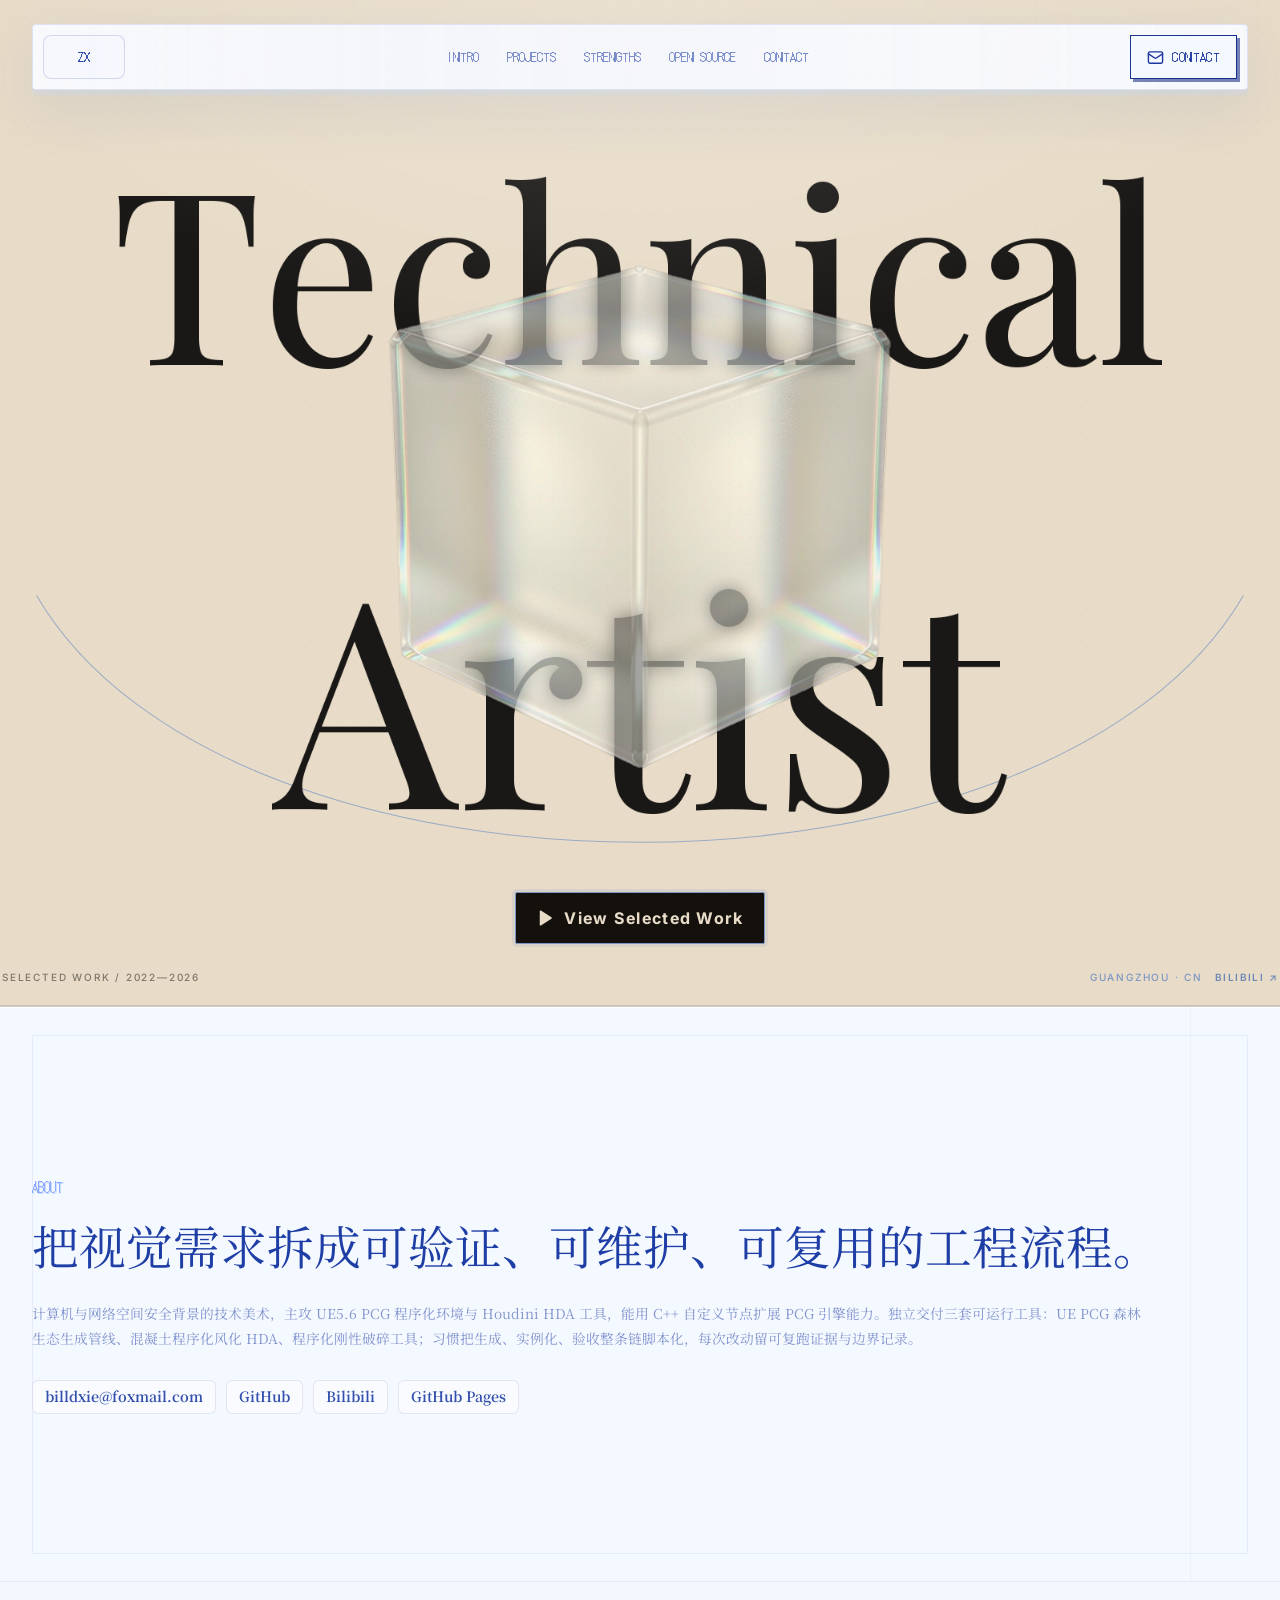
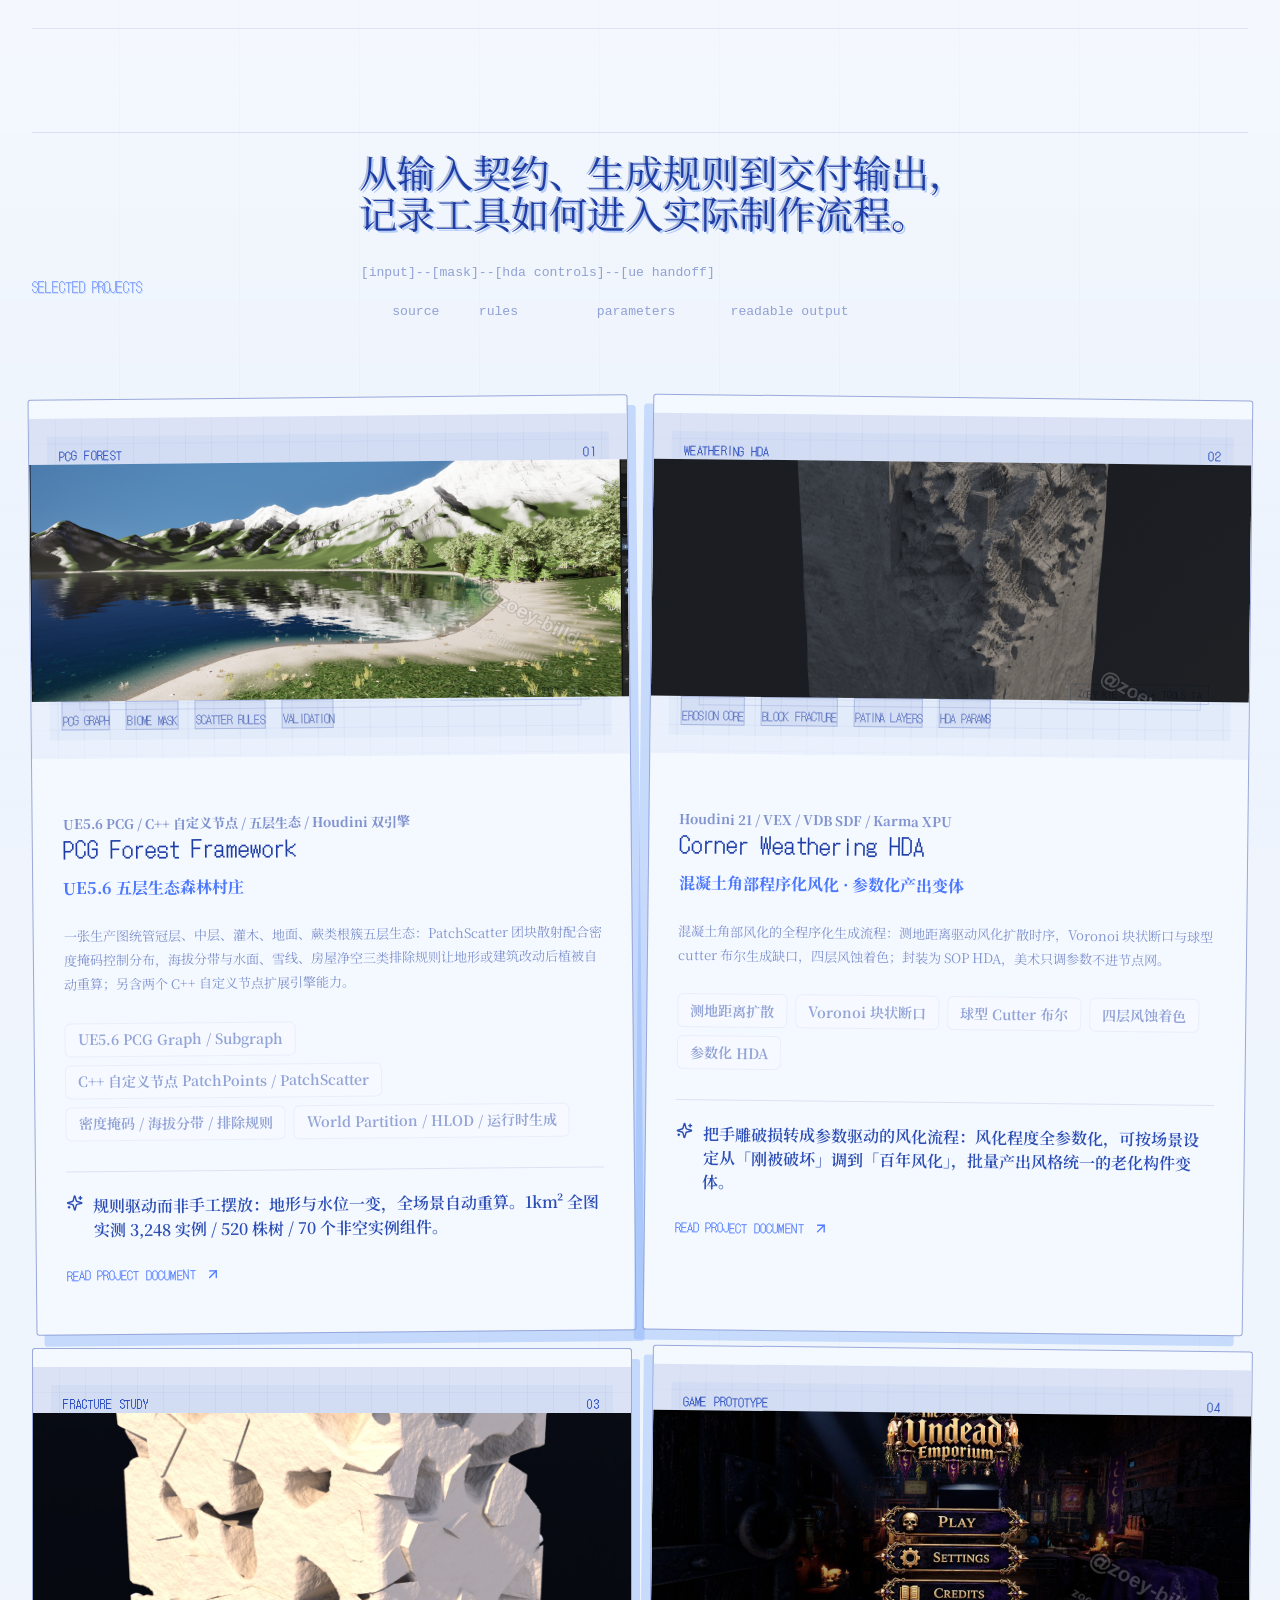
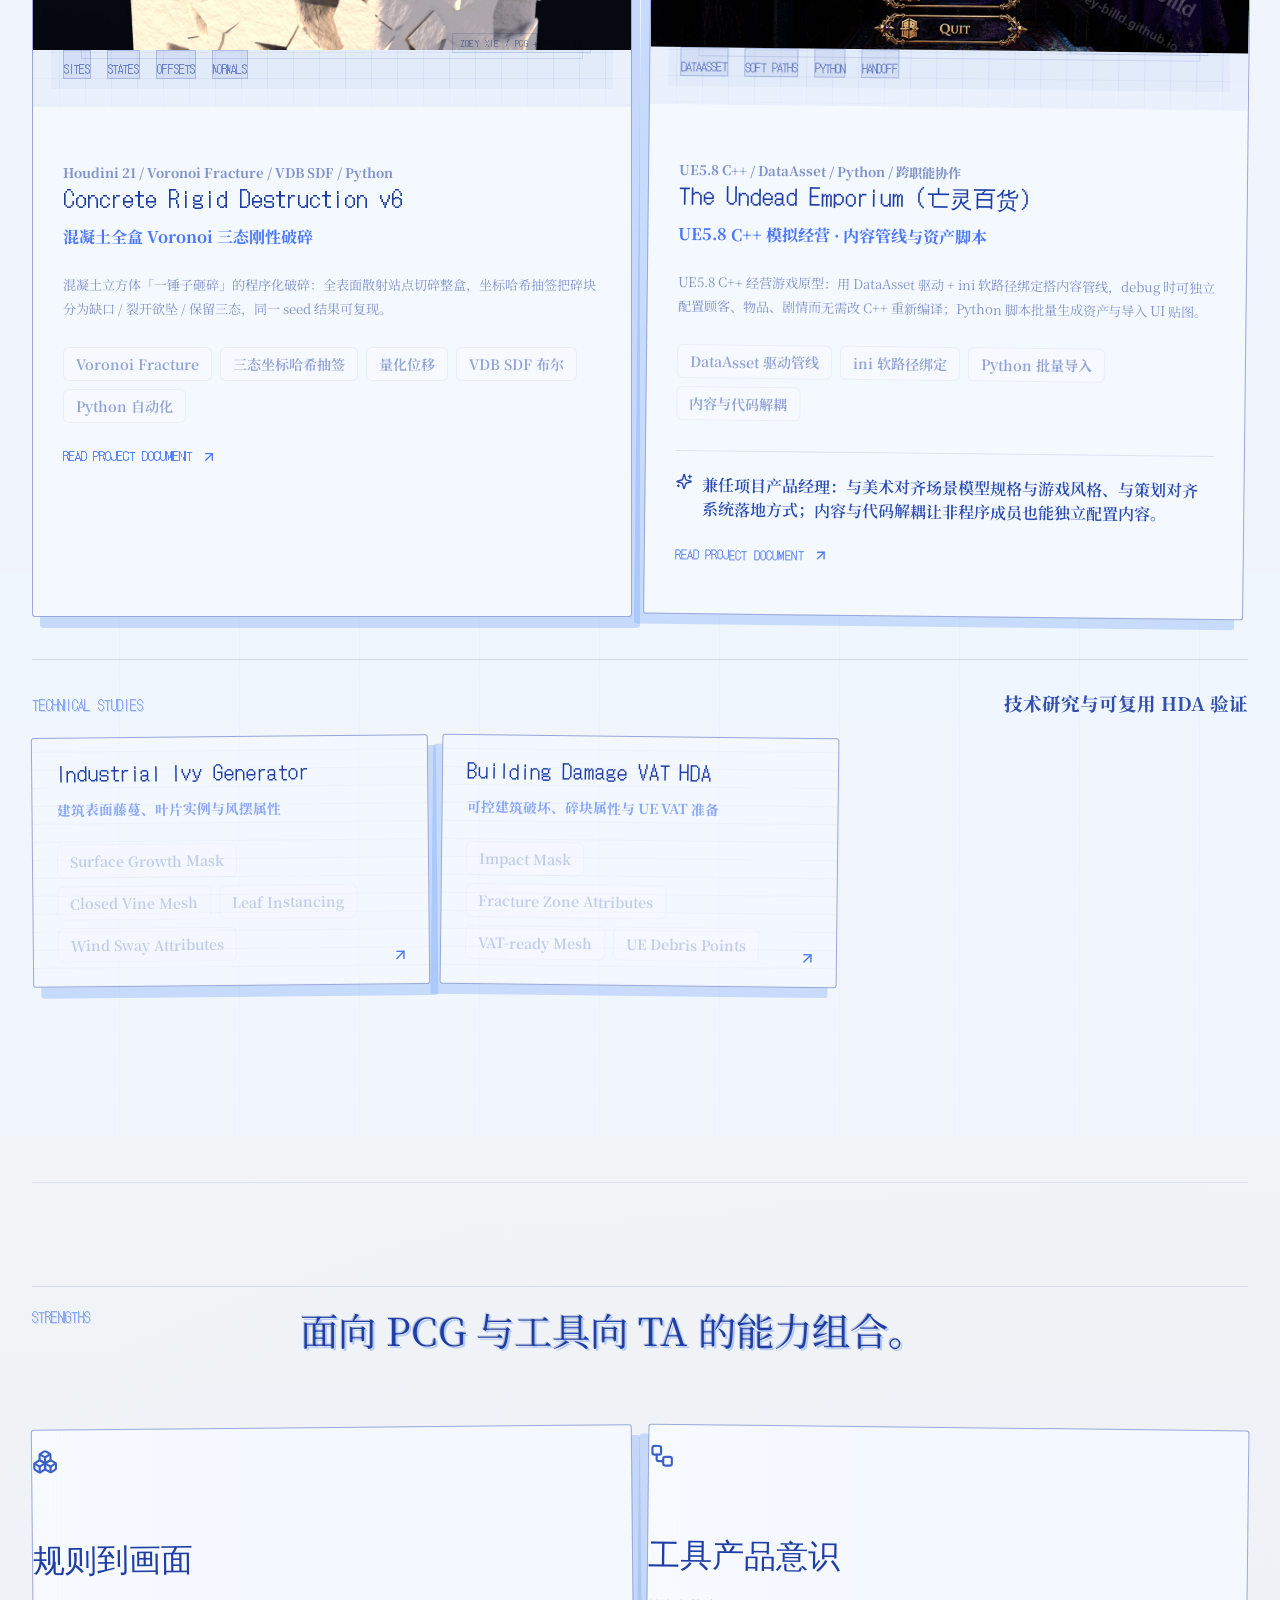
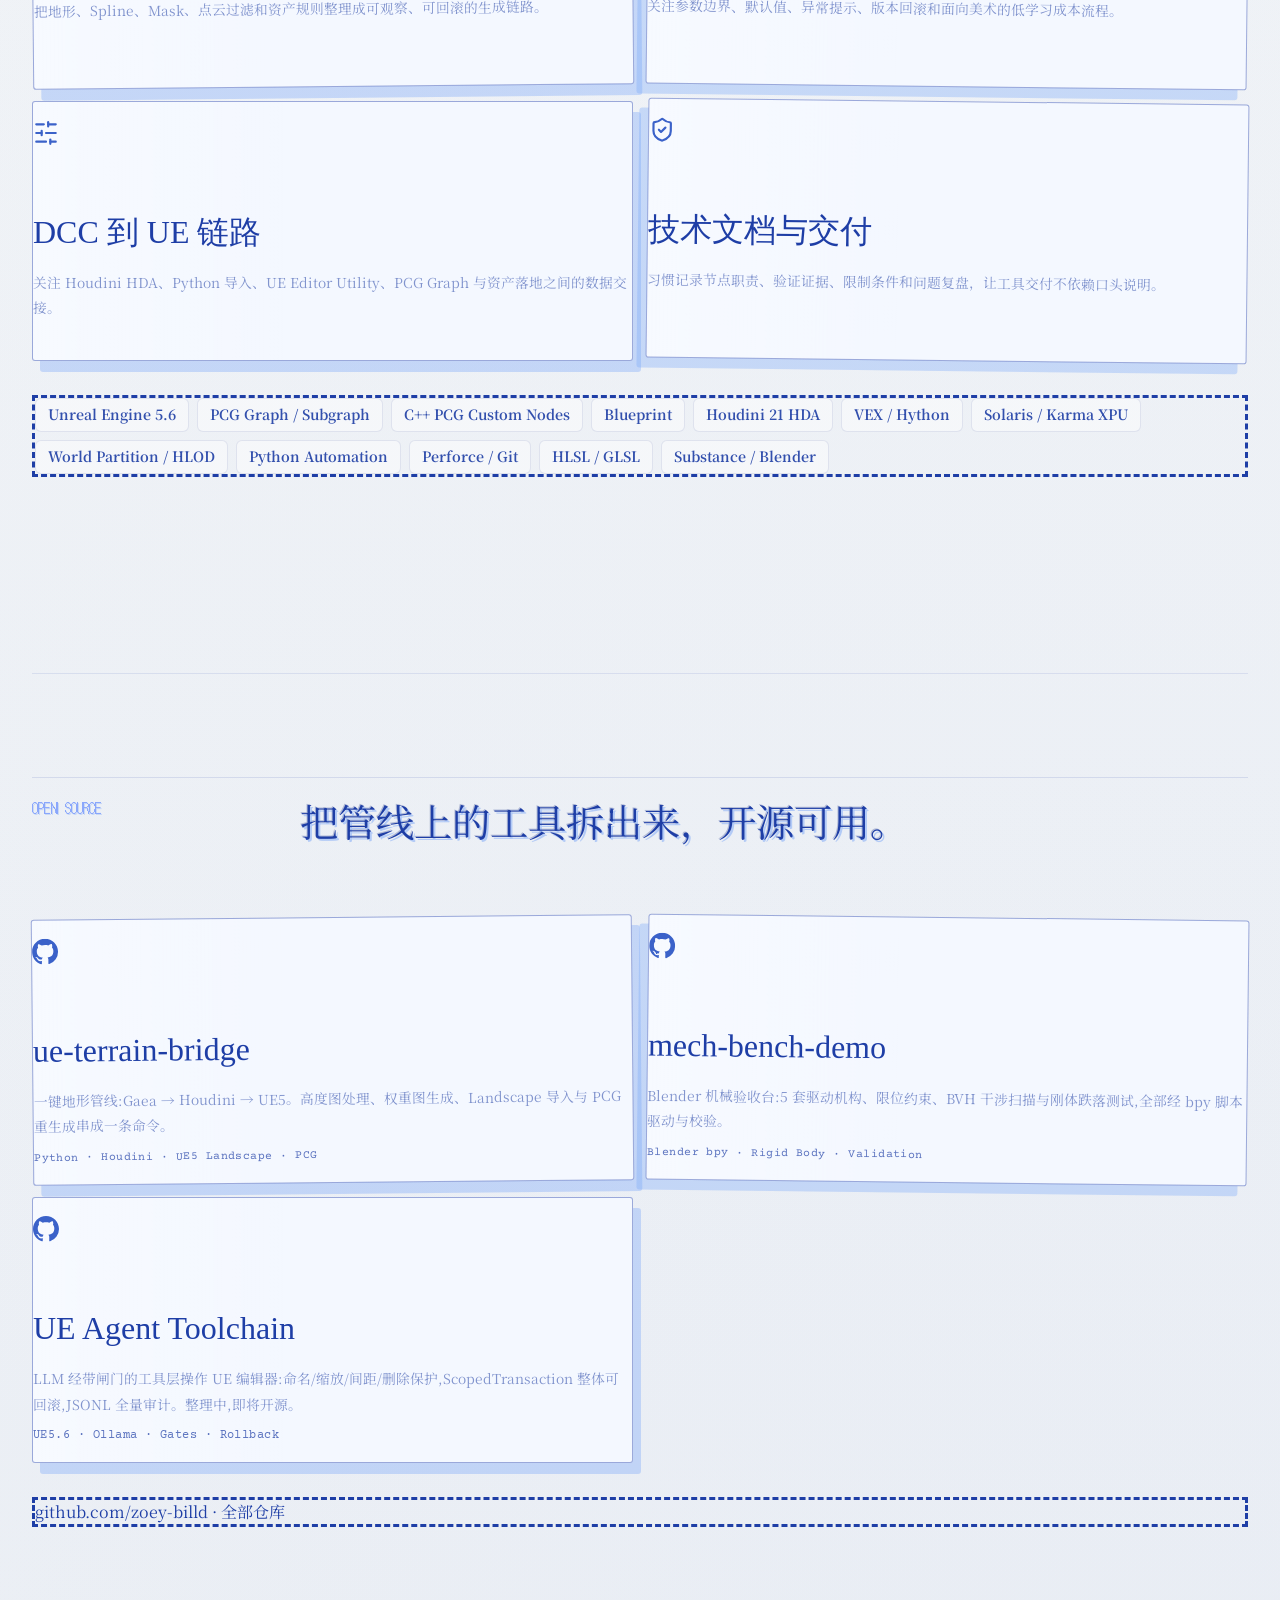
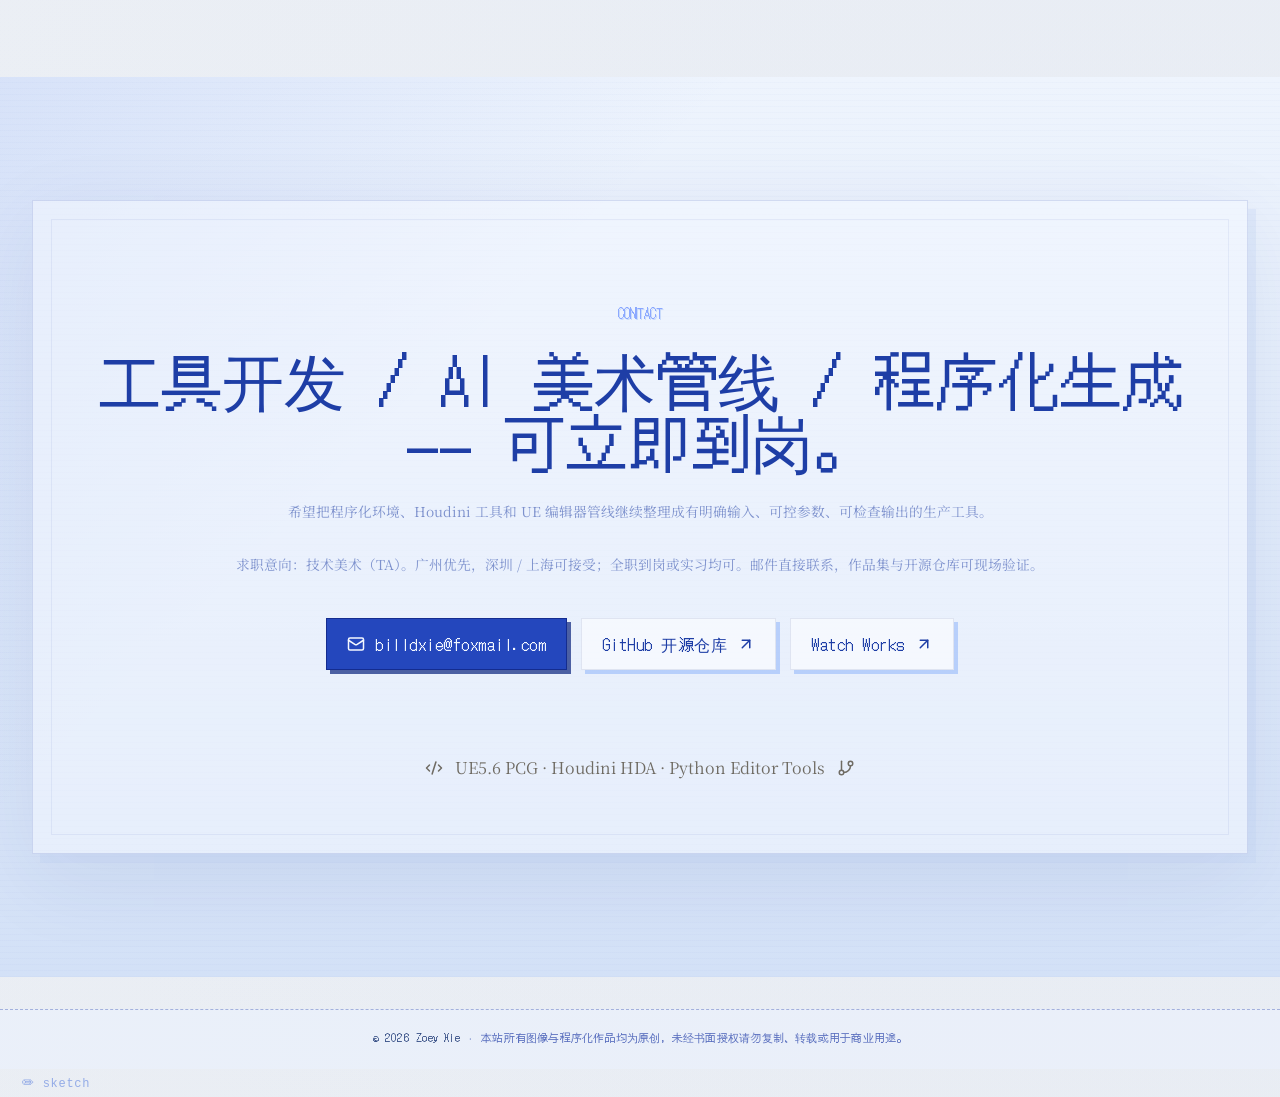
==== index.html @ f6e75ea8 "style: add subtle blue accent arc and meta colors" ====
<!doctype html>

<html lang="zh-CN">

  <head>

    <meta charset="UTF-8" />

    <link rel="icon" type="image/svg+xml" href="./favicon.svg?v=3" />

    <meta name="viewport" content="width=device-width, initial-scale=1.0" />

    <meta name="description" content="Zoey Xie — Technical Artist portfolio. PCG / Houdini / UE5 procedural environment & vegetation tools." />
    <meta property="og:type" content="website" />
    <meta property="og:title" content="Zoey Xie · Technical Art Portfolio" />
    <meta property="og:description" content="UE5 PCG / Houdini HDA / Tools TA — procedural environment & vegetation tools." />
    <meta property="og:url" content="https://zoey-billd.github.io/" />
    <meta property="og:image" content="https://zoey-billd.github.io/assets/pcg/forest-hero.jpg" />
    <meta name="twitter:card" content="summary_large_image" />

    <title>Zoey Xie · Technical Art Portfolio</title>

    <link rel="preconnect" href="https://fonts.googleapis.com" />

    <link rel="preconnect" href="https://fonts.gstatic.com" crossorigin />

    <link

      href="https://fonts.googleapis.com/css2?family=Inter:wght@400;500;600;700&family=Noto+Serif+SC:wght@600;700;900&family=Noto+Sans+SC:wght@400;500;700&family=Playfair+Display:ital,wght@0,600;0,700;1,600;1,700&family=DotGothic16&family=Courier+Prime:wght@400;700&display=swap"

      rel="stylesheet"

    />

    <script type="module" crossorigin src="./assets/index-CLgtwYlc.js?v=13"></script>

    <link rel="stylesheet" crossorigin href="./assets/index-DCW7S8X4.css?v=15">

    <link rel="stylesheet" href="./assets/refresh.css?v=28">

  </head>

  <body>

    <div id="root"></div>

    <script src="./assets/refresh.js?v=28"></script>

  </body>

</html>
---- assets/index-DCW7S8X4.css ----
@font-face{font-family:DotGothic16;font-style:normal;font-display:swap;font-weight:400;src:url([data-uri]) format("woff2"),url([data-uri]) format("woff");unicode-range:U+25ee8,U+25f23,U+25f5c,U+25fd4,U+25fe0,U+25ffb,U+2600c,U+26017,U+26060,U+260ed,U+26222,U+2626a,U+26270,U+26286,U+2634c,U+26402,U+2667e,U+266b0,U+2671d,U+268dd,U+268ea,U+26951,U+2696f,U+26999,U+269dd,U+26a1e,U+26a58,U+26a8c,U+26ab7,U+26aff,U+26c29,U+26c73,U+26c9e,U+26cdd,U+26e40,U+26e65,U+26f94,U+26ff6-26ff8,U+270f4,U+2710d,U+27139,U+273da-273db,U+273fe,U+27410,U+27449,U+27614-27615,U+27631,U+27684,U+27693,U+2770e,U+27723,U+27752,U+278b2,U+27985,U+279b4,U+27a84,U+27bb3,U+27bbe,U+27bc7,U+27c3c,U+27cb8,U+27d73,U+27da0,U+27e10,U+27eaf,U+27fb7,U+2808a,U+280bb,U+28277,U+28282,U+282f3,U+283cd,U+2840c,U+28455,U+284dc,U+2856b,U+285c8-285c9,U+286d7,U+286fa,U+28946,U+28949,U+2896b,U+28987-28988,U+289ba-289bb,U+28a1e,U+28a29,U+28a43,U+28a71,U+28a99,U+28acd,U+28add,U+28ae4,U+28bc1,U+28bef,U+28cdd,U+28d10,U+28d71,U+28dfb,U+28e0f,U+28e17,U+28e1f,U+28e36,U+28e89,U+28eeb,U+28ef6,U+28f32,U+28ff8,U+292a0,U+292b1,U+29490,U+295cf,U+2967f,U+296f0,U+29719,U+29750,U+29810,U+298c6,U+29a72,U+29d4b,U+29ddb,U+29e15,U+29e3d,U+29e49,U+29e8a,U+29ec4,U+29edb,U+29ee9,U+29fce,U+29fd7,U+2a01a,U+2a02f,U+2a082,U+2a0f9,U+2a190,U+2a2b2,U+2a38c,U+2a437,U+2a5f1,U+2a602,U+2a61a,U+2a6b2,U+2a9e6,U+2b746,U+2b751,U+2b753,U+2b75a,U+2b75c,U+2b765,U+2b776-2b777,U+2b77c,U+2b782,U+2b789,U+2b78b,U+2b78e,U+2b794,U+2b7ac,U+2b7af,U+2b7bd,U+2b7c9,U+2b7cf,U+2b7d2,U+2b7d8,U+2b7f0,U+2b80d,U+2b817,U+2b81a,U+2d544,U+2e278,U+2e569,U+2e6ea,U+2f804,U+2f80f,U+2f815,U+2f818,U+2f81a,U+2f822,U+2f828,U+2f82c,U+2f833,U+2f83f,U+2f846,U+2f852,U+2f862,U+2f86d,U+2f873,U+2f877,U+2f884,U+2f899-2f89a,U+2f8a6,U+2f8ac,U+2f8b2,U+2f8b6,U+2f8d3,U+2f8db-2f8dc,U+2f8e1,U+2f8e5,U+2f8ea,U+2f8ed,U+2f8fc,U+2f903,U+2f90b,U+2f90f,U+2f91a,U+2f920-2f921,U+2f945,U+2f947,U+2f96c,U+2f995,U+2f9d0,U+2f9de-2f9df,U+2f9f4}@font-face{font-family:DotGothic16;font-style:normal;font-display:swap;font-weight:400;src:url([data-uri]) format("woff2"),url([data-uri]) format("woff");unicode-range:U+1f235-1f23b,U+1f240-1f248,U+1f250-1f251,U+2000b,U+20089-2008a,U+200a2,U+200a4,U+200b0,U+200f5,U+20158,U+201a2,U+20213,U+2032b,U+20371,U+20381,U+203f9,U+2044a,U+20509,U+2053f,U+205b1,U+205d6,U+20611,U+20628,U+206ec,U+2074f,U+207c8,U+20807,U+2083a,U+208b9,U+2090e,U+2097c,U+20984,U+2099d,U+20a64,U+20ad3,U+20b1d,U+20b9f,U+20bb7,U+20d45,U+20d58,U+20de1,U+20e64,U+20e6d,U+20e95,U+20f5f,U+21201,U+2123d,U+21255,U+21274,U+2127b,U+212d7,U+212e4,U+212fd,U+2131b,U+21336,U+21344,U+213c4,U+2146d-2146e,U+215d7,U+21647,U+216b4,U+21706,U+21742,U+218bd,U+219c3,U+21a1a,U+21c56,U+21d2d,U+21d45,U+21d62,U+21d78,U+21d92,U+21d9c,U+21da1,U+21db7,U+21de0,U+21e33-21e34,U+21f1e,U+21f76,U+21ffa,U+2217b,U+22218,U+2231e,U+223ad,U+22609,U+226f3,U+2285b,U+228ab,U+2298f,U+22ab8,U+22b46,U+22b4f-22b50,U+22ba6,U+22c1d,U+22c24,U+22de1,U+22e42,U+22feb,U+231b6,U+231c3-231c4,U+231f5,U+23372,U+233cc,U+233d0,U+233d2-233d3,U+233d5,U+233da,U+233df,U+233e4,U+233fe,U+2344a-2344b,U+23451,U+23465,U+234e4,U+2355a,U+23594,U+235c4,U+23638-2363a,U+23647,U+2370c,U+2371c,U+2373f,U+23763-23764,U+237e7,U+237f1,U+237ff,U+23824,U+2383d,U+23a98,U+23c7f,U+23cbe,U+23cfe,U+23d00,U+23d0e,U+23d40,U+23dd3,U+23df9-23dfa,U+23f7e,U+2404b,U+24096,U+24103,U+241c6,U+241fe,U+242ee,U+243bc,U+243d0,U+24629,U+246a5,U+247f1,U+24896,U+248e9,U+24a4d,U+24b56,U+24b6f,U+24c16,U+24d14,U+24e04,U+24e0e,U+24e37,U+24e6a,U+24e8b,U+24ff2,U+2504a,U+25055,U+25122,U+251a9,U+251cd,U+251e5,U+2521e,U+2524c,U+2542e,U+2548e,U+254d9,U+2550e,U+255a7,U+2567f,U+25771,U+257a9,U+257b4,U+25874,U+259c4,U+259cc,U+259d4,U+25ad7,U+25ae3-25ae4,U+25af1,U+25bb2,U+25c4b,U+25c64,U+25da1,U+25e2e,U+25e56,U+25e62,U+25e65,U+25ec2,U+25ed8}@font-face{font-family:DotGothic16;font-style:normal;font-display:swap;font-weight:400;src:url([data-uri]) format("woff2"),url([data-uri]) format("woff");unicode-range:U+ffd7,U+ffda-ffdc,U+ffe0-ffe2,U+ffe4,U+ffe6,U+ffe8-ffee,U+1f100-1f10c,U+1f110-1f16c,U+1f170-1f1ac,U+1f200-1f202,U+1f210-1f234}@font-face{font-family:DotGothic16;font-style:normal;font-display:swap;font-weight:400;src:url(./dotgothic16-3-400-normal-CqmRfGJf.woff2) format("woff2"),url(./dotgothic16-3-400-normal-iGhXFWLW.woff) format("woff");unicode-range:U+fa10,U+fa12-fa6d,U+fb00-fb04,U+fe10-fe19,U+fe30-fe42,U+fe44-fe52,U+fe54-fe66,U+fe68-fe6b,U+ff02,U+ff04,U+ff07,U+ff51,U+ff5b,U+ff5d,U+ff5f-ff60,U+ff66,U+ff69,U+ff87,U+ffa1-ffbe,U+ffc2-ffc7,U+ffca-ffcf,U+ffd2-ffd6}@font-face{font-family:DotGothic16;font-style:normal;font-display:swap;font-weight:400;src:url([data-uri]) format("woff2"),url([data-uri]) format("woff");unicode-range:U+f92d-f959,U+f95b-f9f2,U+f9f4-fa0b,U+fa0e-fa0f}@font-face{font-family:DotGothic16;font-style:normal;font-display:swap;font-weight:400;src:url(./dotgothic16-5-400-normal-DcLOHINF.woff2) format("woff2"),url(./dotgothic16-5-400-normal-QFWzBYOy.woff) format("woff");unicode-range:U+9e8b-9e8c,U+9e8e-9e8f,U+9e91-9e92,U+9e95-9e96,U+9e98,U+9e9b,U+9e9d-9e9e,U+9ea4-9ea5,U+9ea8-9eaa,U+9eac-9eb0,U+9eb3-9eb5,U+9eb8,U+9ebc-9ebf,U+9ec3,U+9ec6,U+9ec8,U+9ecb-9ecd,U+9ecf-9ed1,U+9ed4-9ed5,U+9ed8,U+9edb-9ee0,U+9ee4-9ee5,U+9ee7-9ee8,U+9eec-9ef2,U+9ef4-9ef9,U+9efb-9eff,U+9f02-9f03,U+9f07-9f09,U+9f0e-9f12,U+9f14-9f17,U+9f19-9f1b,U+9f1f-9f22,U+9f26,U+9f2a-9f2c,U+9f2f,U+9f31-9f32,U+9f34,U+9f37,U+9f39-9f3a,U+9f3c-9f3f,U+9f41,U+9f43-9f47,U+9f4a,U+9f4e-9f50,U+9f52-9f58,U+9f5a,U+9f5d-9f61,U+9f63,U+9f66-9f6a,U+9f6c-9f73,U+9f75-9f77,U+9f7a,U+9f7d,U+9f7f,U+9f8f-9f92,U+9f94-9f97,U+9f99,U+9f9c-9fa3,U+9fa5,U+9fb4,U+9fbc-9fc2,U+9fc4,U+9fc6,U+9fcc,U+f900-f92c}@font-face{font-family:DotGothic16;font-style:normal;font-display:swap;font-weight:400;src:url(./dotgothic16-6-400-normal-CNBXTab_.woff2) format("woff2"),url(./dotgothic16-6-400-normal-Clm3FWhX.woff) format("woff");unicode-range:U+9c3e,U+9c41,U+9c43-9c4a,U+9c4e-9c50,U+9c52-9c54,U+9c56,U+9c58,U+9c5a-9c61,U+9c63,U+9c65,U+9c67-9c6b,U+9c6d-9c6e,U+9c70,U+9c72,U+9c75-9c78,U+9c7a-9c7c,U+9ce6-9ce7,U+9ceb-9cec,U+9cf0,U+9cf2,U+9cf6-9cf7,U+9cf9,U+9d02-9d03,U+9d06-9d09,U+9d0b,U+9d0e,U+9d11-9d12,U+9d15,U+9d17-9d18,U+9d1b-9d1f,U+9d23,U+9d26,U+9d2a-9d2c,U+9d2f-9d30,U+9d32-9d34,U+9d3a,U+9d3c-9d3f,U+9d41-9d48,U+9d4a,U+9d50-9d54,U+9d59,U+9d5d-9d65,U+9d69-9d6c,U+9d6f-9d70,U+9d72-9d73,U+9d76-9d77,U+9d7a-9d7c,U+9d7e,U+9d83-9d84,U+9d86-9d87,U+9d89-9d8a,U+9d8d-9d8e,U+9d92-9d93,U+9d95-9d9a,U+9da1,U+9da4,U+9da9-9dac,U+9dae,U+9db1-9db2,U+9db5,U+9db8-9dbd,U+9dbf-9dc4,U+9dc6-9dc7,U+9dc9-9dca,U+9dcf,U+9dd3-9dd7,U+9dd9-9dda,U+9dde-9de0,U+9de3,U+9de5-9de7,U+9de9,U+9deb,U+9ded-9df0,U+9df3-9df4,U+9df8,U+9dfd-9dfe,U+9e02,U+9e07,U+9e0a,U+9e0d-9e0e,U+9e10-9e12,U+9e15-9e16,U+9e19-9e1f,U+9e75,U+9e79-9e7d,U+9e80-9e85,U+9e87-9e88}@font-face{font-family:DotGothic16;font-style:normal;font-display:swap;font-weight:400;src:url(./dotgothic16-7-400-normal-Bk4Efuv8.woff2) format("woff2"),url(./dotgothic16-7-400-normal-BobORT92.woff) format("woff");unicode-range:U+9ae5-9ae7,U+9ae9,U+9aeb-9aec,U+9aee-9aef,U+9af1-9af5,U+9af7,U+9af9-9afb,U+9afd,U+9aff-9b06,U+9b08-9b09,U+9b0b-9b0e,U+9b10,U+9b12,U+9b16,U+9b18-9b1d,U+9b1f-9b20,U+9b22-9b23,U+9b25-9b2f,U+9b32-9b35,U+9b37,U+9b39-9b3b,U+9b3d,U+9b43-9b44,U+9b48,U+9b4b-9b4f,U+9b51,U+9b55-9b58,U+9b5b,U+9b5e,U+9b61,U+9b63,U+9b65-9b66,U+9b68,U+9b6a-9b6f,U+9b72-9b79,U+9b7f-9b80,U+9b83-9b87,U+9b89-9b8b,U+9b8d,U+9b8f-9b94,U+9b96-9b97,U+9b9a,U+9b9d-9ba0,U+9ba6-9ba7,U+9ba9-9baa,U+9bac,U+9bb0-9bb2,U+9bb4,U+9bb7-9bb9,U+9bbb-9bbc,U+9bbe-9bc1,U+9bc6-9bc8,U+9bca,U+9bce-9bd2,U+9bd4,U+9bd7-9bd8,U+9bdd,U+9bdf,U+9be1-9be5,U+9be7,U+9bea-9beb,U+9bee-9bf3,U+9bf5,U+9bf7-9bfa,U+9bfd,U+9bff-9c00,U+9c02,U+9c04,U+9c06,U+9c08-9c0d,U+9c0f-9c16,U+9c18-9c1e,U+9c21-9c2a,U+9c2d-9c32,U+9c35-9c37,U+9c39-9c3a,U+9c3d}@font-face{font-family:DotGothic16;font-style:normal;font-display:swap;font-weight:400;src:url(./dotgothic16-8-400-normal-Dy8g_nGf.woff2) format("woff2"),url(./dotgothic16-8-400-normal-CT8BjNbl.woff) format("woff");unicode-range:U+98eb,U+98ed-98ee,U+98f0-98f1,U+98f3,U+98f6,U+9902,U+9907-9909,U+9911-9912,U+9914-9918,U+991a-9922,U+9924,U+9926-9927,U+992b-992c,U+992e,U+9931-9935,U+9939-993e,U+9940-9942,U+9945-9949,U+994b-994e,U+9950-9952,U+9954-9955,U+9958-9959,U+995b-995c,U+995e-9960,U+9963,U+9997-9998,U+999b,U+999d-999f,U+99a3,U+99a5-99a6,U+99a8,U+99ad-99ae,U+99b0-99b2,U+99b5,U+99b9-99ba,U+99bc-99bd,U+99bf,U+99c1,U+99c3,U+99c8-99c9,U+99d1,U+99d3-99d5,U+99d8-99df,U+99e1-99e2,U+99e7,U+99ea-99ee,U+99f0-99f2,U+99f4-99f5,U+99f8-99f9,U+99fb-99fe,U+9a01-9a05,U+9a08,U+9a0a-9a0c,U+9a0f-9a11,U+9a16,U+9a1a,U+9a1e,U+9a20,U+9a22-9a24,U+9a27,U+9a2b,U+9a2d-9a2e,U+9a31,U+9a33,U+9a35-9a38,U+9a3e,U+9a40-9a45,U+9a47,U+9a4a-9a4e,U+9a51-9a52,U+9a54-9a58,U+9a5b,U+9a5d,U+9a5f,U+9a62,U+9a64-9a65,U+9a69-9a6c,U+9aaa,U+9aac-9ab0,U+9ab2,U+9ab4-9ab7,U+9ab9,U+9abb-9ac1,U+9ac3,U+9ac6,U+9ac8,U+9ace-9ad3,U+9ad5-9ad7,U+9adb-9adc,U+9ade-9ae0,U+9ae2-9ae4}@font-face{font-family:DotGothic16;font-style:normal;font-display:swap;font-weight:400;src:url(./dotgothic16-9-400-normal-QetsSX0O.woff2) format("woff2"),url(./dotgothic16-9-400-normal-BZpgpvTz.woff) format("woff");unicode-range:U+971d,U+9721-9724,U+9728,U+972a,U+9730-9731,U+9733,U+9736,U+9738-9739,U+973b,U+973d-973e,U+9741-9744,U+9746-974a,U+974d-974f,U+9751,U+9755,U+9757-9758,U+975a-975c,U+9760-9761,U+9763-9764,U+9766-9768,U+976a-976b,U+976e,U+9771,U+9773,U+9776-977d,U+977f-9781,U+9785-9786,U+9789,U+978b,U+978f-9790,U+9795-9797,U+9799-979a,U+979c,U+979e-97a0,U+97a2-97a3,U+97a6,U+97a8,U+97ab-97ac,U+97ae,U+97b1-97b6,U+97b8-97ba,U+97bc,U+97be-97bf,U+97c1,U+97c3-97ce,U+97d0-97d1,U+97d4,U+97d7-97d9,U+97db-97de,U+97e0-97e1,U+97e4,U+97e6,U+97ed-97ef,U+97f1-97f2,U+97f4-97f8,U+97fa,U+9804,U+9807,U+980a,U+980c-980f,U+9814,U+9816-9817,U+9819-981a,U+981c,U+981e,U+9820-9821,U+9823-9826,U+982b,U+982e-9830,U+9832-9835,U+9837,U+9839,U+983d-983e,U+9844,U+9846-9847,U+984a-984b,U+984f,U+9851-9853,U+9856-9857,U+9859-985b,U+9862-9863,U+9865-9866,U+986a-986c,U+986f-9871,U+9873-9875,U+98aa-98ab,U+98ad-98ae,U+98b0-98b1,U+98b4,U+98b6-98b8,U+98ba-98bc,U+98bf,U+98c2-98c8,U+98cb-98cc,U+98ce,U+98dc,U+98de,U+98e0-98e1,U+98e3,U+98e5-98e7,U+98e9-98ea}@font-face{font-family:DotGothic16;font-style:normal;font-display:swap;font-weight:400;src:url(./dotgothic16-10-400-normal-XBm6YP3Q.woff2) format("woff2"),url(./dotgothic16-10-400-normal-CxZhSOI0.woff) format("woff");unicode-range:U+944a,U+944c,U+9452-9453,U+9455,U+9459-945c,U+945e-9463,U+9468,U+946a-946b,U+946d-9472,U+9475,U+9477,U+947c-947f,U+9481,U+9483-9485,U+9578-9579,U+957e-957f,U+9582,U+9584,U+9586-9588,U+958a,U+958c-958f,U+9592,U+9594,U+9596,U+9598-9599,U+959d-95a1,U+95a4,U+95a6-95a9,U+95ab-95ad,U+95b1,U+95b4,U+95b6,U+95b9-95bf,U+95c3,U+95c6,U+95c8-95cd,U+95d0-95d6,U+95d9-95da,U+95dc-95e2,U+95e4-95e6,U+95e8,U+961d-961e,U+9621-9622,U+9624-9626,U+9628,U+962c,U+962e-962f,U+9631,U+9633-9634,U+9637-963a,U+963c-963d,U+9641-9642,U+964b-964c,U+964f,U+9652,U+9654,U+9656-9658,U+965c-965f,U+9661,U+9666,U+966a,U+966c,U+966e,U+9672,U+9674,U+9677,U+967b-967c,U+967e-967f,U+9681-9684,U+9689,U+968b,U+968d,U+9691,U+9695-9698,U+969a,U+969d,U+969f,U+96a4-96aa,U+96ae-96b4,U+96b6,U+96b8-96bb,U+96bd,U+96c1,U+96c9-96cb,U+96cd-96ce,U+96d2,U+96d5-96d6,U+96d8-96da,U+96dc-96df,U+96e9,U+96ef,U+96f1,U+96f9-96fa,U+9702-9706,U+9708-9709,U+970d-970f,U+9711,U+9713-9714,U+9716,U+9719-971b}@font-face{font-family:DotGothic16;font-style:normal;font-display:swap;font-weight:400;src:url(./dotgothic16-11-400-normal-C5zLcBMS.woff2) format("woff2"),url(./dotgothic16-11-400-normal-DBH7Prh4.woff) format("woff");unicode-range:U+92bc-92bd,U+92bf-92c3,U+92c5-92c8,U+92cb-92d0,U+92d2-92d3,U+92d5,U+92d7-92d9,U+92dc-92dd,U+92df-92e1,U+92e3-92e5,U+92e7-92ea,U+92ec,U+92ee,U+92f0,U+92f2,U+92f7-92fb,U+92ff-9300,U+9302,U+9304,U+9308,U+930d,U+930f-9311,U+9314-9315,U+9318-931a,U+931c-931f,U+9321-9325,U+9327-932b,U+932e,U+9333-9337,U+933a-933b,U+9344,U+9347-934a,U+934d,U+9350-9352,U+9354-9358,U+935a,U+935c,U+935e,U+9360,U+9364-9365,U+9367,U+9369-936d,U+936f-9371,U+9373-9374,U+9376,U+937a,U+937d-9382,U+9388,U+938a-938b,U+938d,U+938f,U+9392,U+9394-9395,U+9397-9398,U+939a-939b,U+939e,U+93a1,U+93a3-93a4,U+93a6,U+93a8-93a9,U+93ab-93ad,U+93b0,U+93b4-93b6,U+93b9-93bb,U+93c1,U+93c3-93cd,U+93d0-93d1,U+93d3,U+93d6-93d9,U+93dc-93df,U+93e2,U+93e4-93e8,U+93f1,U+93f5,U+93f7-93fb,U+93fd,U+9401-9404,U+9407-9409,U+940d-9410,U+9413-9417,U+9419-941a,U+941f,U+9421,U+942b,U+942e-942f,U+9431-9434,U+9436,U+9438,U+943a-943b,U+943d,U+943f,U+9441,U+9443-9445,U+9448}@font-face{font-family:DotGothic16;font-style:normal;font-display:swap;font-weight:400;src:url(./dotgothic16-12-400-normal-ktXtUDZG.woff2) format("woff2"),url(./dotgothic16-12-400-normal-DJJJ5wcg.woff) format("woff");unicode-range:U+9143,U+9146-914c,U+914f,U+9153,U+9156-915b,U+9161,U+9163-9165,U+9167,U+9169,U+916d,U+9172-9174,U+9179-917b,U+9181-9183,U+9185-9187,U+9189-918b,U+918e,U+9191,U+9193-9195,U+9197-9198,U+919e,U+91a1-91a2,U+91a6,U+91a8,U+91aa-91b6,U+91ba-91bd,U+91bf-91c6,U+91c9,U+91cb,U+91d0,U+91d3-91d4,U+91d6-91d7,U+91d9-91db,U+91de-91df,U+91e1,U+91e4-91e6,U+91e9-91ea,U+91ec-91f1,U+91f5-91f7,U+91f9,U+91fb-91fd,U+91ff-9201,U+9204-9207,U+9209-920a,U+920c,U+920e,U+9210-9218,U+921c-921e,U+9223-9226,U+9228-9229,U+922c,U+922e-9230,U+9233,U+9235-923a,U+923c,U+923e-9240,U+9242-9243,U+9245-924b,U+924d-9251,U+9256-925a,U+925c-925e,U+9260-9261,U+9264-9269,U+926e-9270,U+9275-9279,U+927b-927f,U+9288-928a,U+928d-928e,U+9291-9293,U+9295-9297,U+9299,U+929b-929c,U+929f-92a0,U+92a4-92a5,U+92a7-92a8,U+92ab,U+92af,U+92b2-92b3,U+92b6-92bb}@font-face{font-family:DotGothic16;font-style:normal;font-display:swap;font-weight:400;src:url(./dotgothic16-13-400-normal-DU19P-j7.woff2) format("woff2"),url(./dotgothic16-13-400-normal-CnndmOdg.woff) format("woff");unicode-range:U+8f52-8f55,U+8f57-8f58,U+8f5c-8f5e,U+8f61-8f66,U+8f9c-8f9d,U+8f9f-8fa2,U+8fa4-8fa8,U+8fad-8faf,U+8fb4-8fb8,U+8fbe,U+8fc0-8fc2,U+8fc6,U+8fc8,U+8fca-8fcb,U+8fcd,U+8fd0,U+8fd2-8fd3,U+8fd5,U+8fda,U+8fe0,U+8fe2-8fe5,U+8fe8-8fea,U+8fed-8fef,U+8ff1,U+8ff4-8ff6,U+8ff8-8ffb,U+8ffe,U+9002,U+9004-9005,U+9008,U+900b-900e,U+9011,U+9013,U+9015-9016,U+9018,U+901b,U+901e,U+9021,U+9027-902a,U+902c-902d,U+902f,U+9033-9037,U+9039,U+903c,U+903e-903f,U+9041,U+9043-9044,U+9049,U+904c,U+904f-9052,U+9056,U+9058,U+905b-905e,U+9062,U+9066-9068,U+906c,U+906f-9070,U+9072,U+9074,U+9076,U+9079,U+9080-9083,U+9085,U+9087-9088,U+908b-908c,U+908e-9090,U+9095,U+9097-9099,U+909b,U+90a0-90a2,U+90a5,U+90a8,U+90af-90b6,U+90bd-90be,U+90c3-90c5,U+90c7-90c9,U+90cc,U+90d2,U+90d5,U+90d7-90d9,U+90db-90df,U+90e2,U+90e4-90e5,U+90eb,U+90ef-90f0,U+90f2,U+90f4,U+90f6,U+90fe-9100,U+9102,U+9104-9106,U+9108,U+910d,U+9110,U+9112,U+9114-911a,U+911c,U+911e,U+9120,U+9122-9123,U+9125,U+9127,U+9129,U+912d-9132,U+9134,U+9136-9137,U+9139-913a,U+913c-913d}@font-face{font-family:DotGothic16;font-style:normal;font-display:swap;font-weight:400;src:url(./dotgothic16-14-400-normal-C7WZ2svY.woff2) format("woff2"),url(./dotgothic16-14-400-normal-BOhxxtUV.woff) format("woff");unicode-range:U+8dc0,U+8dc2,U+8dc5-8dc8,U+8dca-8dcc,U+8dce-8dcf,U+8dd1,U+8dd4-8dd7,U+8dd9-8ddb,U+8ddf,U+8de3-8de5,U+8de7,U+8dea-8dec,U+8df0-8df2,U+8df4,U+8dfc-8dfd,U+8dff,U+8e01,U+8e04-8e06,U+8e08-8e09,U+8e0b-8e0c,U+8e10-8e11,U+8e14,U+8e16,U+8e1d-8e23,U+8e26-8e27,U+8e30-8e31,U+8e33-8e39,U+8e3d,U+8e40-8e42,U+8e44,U+8e47-8e50,U+8e54-8e55,U+8e59,U+8e5b-8e64,U+8e69,U+8e6c-8e6d,U+8e6f-8e72,U+8e75-8e77,U+8e79-8e7c,U+8e81-8e85,U+8e89,U+8e8b,U+8e90-8e95,U+8e98-8e9b,U+8e9d-8e9e,U+8ea1-8ea2,U+8ea7,U+8ea9-8eaa,U+8eac-8eb1,U+8eb3,U+8eb5-8eb6,U+8eba-8ebb,U+8ebe,U+8ec0-8ec1,U+8ec3-8ec8,U+8ecb,U+8ecf,U+8ed1,U+8ed4,U+8edb-8edc,U+8ee3,U+8ee8,U+8eeb,U+8eed-8eee,U+8ef0-8ef1,U+8ef7,U+8ef9-8efc,U+8efe,U+8f00,U+8f02,U+8f05,U+8f07-8f08,U+8f0a,U+8f0f-8f10,U+8f12-8f13,U+8f15-8f19,U+8f1b-8f1c,U+8f1e-8f21,U+8f23,U+8f25-8f28,U+8f2b-8f2f,U+8f33-8f37,U+8f39-8f3b,U+8f3e,U+8f40-8f43,U+8f45-8f47,U+8f49-8f4a,U+8f4c-8f4f,U+8f51}@font-face{font-family:DotGothic16;font-style:normal;font-display:swap;font-weight:400;src:url(./dotgothic16-15-400-normal-D2_e2n1W.woff2) format("woff2"),url(./dotgothic16-15-400-normal-CeL9X1aw.woff) format("woff");unicode-range:U+8b2d,U+8b30,U+8b37,U+8b3c,U+8b3e,U+8b41-8b46,U+8b48-8b49,U+8b4c-8b4f,U+8b51-8b54,U+8b56,U+8b59,U+8b5b,U+8b5e-8b5f,U+8b63,U+8b69,U+8b6b-8b6d,U+8b6f,U+8b71,U+8b74,U+8b76,U+8b78-8b79,U+8b7c-8b81,U+8b84-8b85,U+8b8a-8b8f,U+8b92-8b96,U+8b99-8b9a,U+8b9c-8ba0,U+8c38-8c3a,U+8c3d-8c3f,U+8c41,U+8c45,U+8c47-8c49,U+8c4b-8c4c,U+8c4e-8c51,U+8c53-8c55,U+8c57-8c59,U+8c5b,U+8c5d,U+8c62-8c64,U+8c66,U+8c68-8c69,U+8c6b-8c6d,U+8c73,U+8c75-8c76,U+8c78,U+8c7a-8c7c,U+8c7e,U+8c82,U+8c85-8c87,U+8c89-8c8b,U+8c8d-8c8e,U+8c90,U+8c92-8c94,U+8c98-8c99,U+8c9b-8c9c,U+8c9f,U+8ca4,U+8cad-8cae,U+8cb2-8cb3,U+8cb6,U+8cb9-8cba,U+8cbd,U+8cc1-8cc2,U+8cc4-8cc6,U+8cc8-8cc9,U+8ccb,U+8ccd-8ccf,U+8cd2,U+8cd5-8cd6,U+8cd9-8cda,U+8cdd,U+8ce1,U+8ce3-8ce4,U+8ce6,U+8ce8,U+8cec,U+8cef-8cf2,U+8cf4-8cf5,U+8cf7-8cf8,U+8cfa-8cfb,U+8cfd-8cff,U+8d01,U+8d03-8d04,U+8d07,U+8d09-8d0b,U+8d0d-8d10,U+8d12-8d14,U+8d16-8d17,U+8d1b-8d1d,U+8d65,U+8d67,U+8d69,U+8d6b-8d6e,U+8d71,U+8d73,U+8d76,U+8d7f,U+8d81-8d82,U+8d84,U+8d88,U+8d8d,U+8d90-8d91,U+8d95,U+8d99,U+8d9e-8da0,U+8da6,U+8da8,U+8dab-8dac,U+8daf,U+8db2,U+8db5,U+8db7,U+8db9-8dbc,U+8dbe}@font-face{font-family:DotGothic16;font-style:normal;font-display:swap;font-weight:400;src:url(./dotgothic16-16-400-normal-DRoxv7y3.woff2) format("woff2"),url(./dotgothic16-16-400-normal-D1GJV4Bt.woff) format("woff");unicode-range:U+8973-8975,U+8977,U+897a-897e,U+8980,U+8983,U+8988-898a,U+898d,U+8990,U+8993-8995,U+8998,U+899b-899c,U+899f-89a1,U+89a5-89a6,U+89a9,U+89ac,U+89af-89b0,U+89b2,U+89b4-89b7,U+89ba,U+89bc-89bd,U+89bf-89c1,U+89d4-89d8,U+89da,U+89dc-89dd,U+89e5,U+89e7,U+89e9,U+89eb,U+89ed,U+89f1,U+89f3-89f4,U+89f6,U+89f8-89f9,U+89fd,U+89ff,U+8a01,U+8a04-8a05,U+8a07,U+8a0c,U+8a0f-8a12,U+8a14-8a16,U+8a1b,U+8a1d-8a1e,U+8a20-8a22,U+8a24-8a26,U+8a2b-8a2c,U+8a2f,U+8a35-8a37,U+8a3b,U+8a3d-8a3e,U+8a40-8a41,U+8a43,U+8a45-8a49,U+8a4d-8a4e,U+8a51-8a54,U+8a56-8a58,U+8a5b-8a5d,U+8a61-8a62,U+8a65,U+8a67,U+8a6c-8a6d,U+8a75-8a77,U+8a79-8a7c,U+8a7e-8a80,U+8a82-8a86,U+8a8b,U+8a8f-8a92,U+8a96-8a97,U+8a99-8a9a,U+8a9f,U+8aa1,U+8aa3,U+8aa5-8aaa,U+8aae-8aaf,U+8ab3,U+8ab6-8ab7,U+8abb-8abc,U+8abe,U+8ac2-8ac4,U+8ac6,U+8ac8-8aca,U+8acc-8acd,U+8ad0-8ad1,U+8ad3-8ad5,U+8ad7,U+8ada-8ae2,U+8ae4,U+8ae7,U+8aeb-8aec,U+8aee,U+8af0-8af1,U+8af3-8af7,U+8afa,U+8afc,U+8aff,U+8b01-8b02,U+8b04-8b07,U+8b0a-8b0d,U+8b0f-8b11,U+8b14,U+8b16,U+8b1a,U+8b1c,U+8b1e-8b20,U+8b26,U+8b28,U+8b2b-8b2c}@font-face{font-family:DotGothic16;font-style:normal;font-display:swap;font-weight:400;src:url(./dotgothic16-17-400-normal-DG2QyB2w.woff2) format("woff2"),url(./dotgothic16-17-400-normal-Swfs6HZ6.woff) format("woff");unicode-range:U+87e2-87e6,U+87ea-87ed,U+87ef,U+87f1,U+87f3,U+87f5-87f8,U+87fa-87fb,U+87fe-87ff,U+8801,U+8803,U+8805-8807,U+8809-880b,U+880d-8816,U+8818-881c,U+881e-881f,U+8821-8822,U+8827-8828,U+882d-882e,U+8830-8832,U+8835-8836,U+8839-883c,U+8841-8845,U+8848-884b,U+884d-884e,U+8851-8852,U+8855-8856,U+8858-885a,U+885c,U+885e-8860,U+8862,U+8864,U+8869,U+886b,U+886e-886f,U+8871-8872,U+8875,U+8877,U+8879,U+887b,U+887d-887e,U+8880-8882,U+8888,U+888d,U+8892,U+8897-889c,U+889e-88a0,U+88a2,U+88a4,U+88a8,U+88aa,U+88ae,U+88b0-88b1,U+88b5,U+88b7,U+88ba,U+88bc-88c0,U+88c3-88c4,U+88c6,U+88ca-88ce,U+88d1-88d4,U+88d8-88d9,U+88db,U+88dd-88e1,U+88e7-88e8,U+88ef-88f2,U+88f4-88f5,U+88f7,U+88f9,U+88fc,U+8901-8902,U+8904,U+8906,U+890a,U+890c-890f,U+8913,U+8915-8916,U+8918-891a,U+891c-891e,U+8920,U+8925-8928,U+892a-892b,U+8930-8932,U+8935-893b,U+893e,U+8940-8946,U+8949,U+894c-894d,U+894f,U+8952,U+8956-8957,U+895a-895c,U+895e,U+8960-8964,U+8966,U+896a-896b,U+896d-8970}@font-face{font-family:DotGothic16;font-style:normal;font-display:swap;font-weight:400;src:url(./dotgothic16-18-400-normal-K9MKKTr8.woff2) format("woff2"),url(./dotgothic16-18-400-normal-C0xHJSF5.woff) format("woff");unicode-range:U+8655-8659,U+865b,U+865d-8664,U+8667,U+8669,U+866c,U+866f,U+8671,U+8675-8677,U+867a-867b,U+867d,U+8687-8689,U+868b-868d,U+8691,U+8693,U+8695-8696,U+8698,U+869a,U+869c-869d,U+86a1,U+86a3-86a4,U+86a6-86ab,U+86ad,U+86af-86b1,U+86b3-86b9,U+86bf-86c1,U+86c3-86c6,U+86c9,U+86cb,U+86ce,U+86d1-86d2,U+86d4-86d5,U+86d7,U+86da,U+86dc,U+86de-86e0,U+86e3-86e7,U+86e9,U+86ec-86ed,U+86ef,U+86f8-86fe,U+8700,U+8703-870b,U+870d-8714,U+8719-871a,U+871e-871f,U+8721-8723,U+8725,U+8728-8729,U+872e-872f,U+8731-8732,U+8734,U+8737,U+8739-8740,U+8743,U+8745,U+8749,U+874b-874e,U+8751,U+8753,U+8755,U+8757-8759,U+875d,U+875f-8761,U+8763-8766,U+8768,U+876a,U+876e-876f,U+8771-8772,U+8774,U+8778,U+877b-877c,U+877f,U+8782-8789,U+878b-878c,U+878e,U+8790,U+8793,U+8795,U+8797-8799,U+879e-87a0,U+87a2-87a3,U+87a7,U+87ab-87af,U+87b1,U+87b3,U+87b5,U+87bb,U+87bd-87c1,U+87c4,U+87c6-87cb,U+87ce,U+87d0,U+87d2,U+87d5-87d6,U+87d9-87da,U+87dc,U+87df-87e0}@font-face{font-family:DotGothic16;font-style:normal;font-display:swap;font-weight:400;src:url(./dotgothic16-19-400-normal-CXwThgld.woff2) format("woff2"),url(./dotgothic16-19-400-normal-CA-5WGDA.woff) format("woff");unicode-range:U+84b4,U+84b9-84bb,U+84bd-84c2,U+84c6-84ca,U+84cc-84d1,U+84d3,U+84d6,U+84d9-84da,U+84dc,U+84e7,U+84ea,U+84ec,U+84ef-84f2,U+84f4,U+84f7,U+84fa-84fd,U+84ff-8500,U+8502-8503,U+8506-8507,U+850c,U+850e,U+8510,U+8514-8515,U+8517-8518,U+851a-851c,U+851e-851f,U+8521-8525,U+8527,U+852a-852c,U+852f,U+8532-8534,U+8536,U+853e-8541,U+8543,U+8546,U+8548,U+854a-854b,U+854f-8553,U+8555-855a,U+855c-8564,U+8569-856b,U+856d,U+856f,U+8577,U+8579-857b,U+857d-8581,U+8585-8586,U+8588-858c,U+858f-8591,U+8593,U+8597-8598,U+859b-859d,U+859f-85a0,U+85a2,U+85a4-85a5,U+85a7-85a8,U+85ad-85b0,U+85b4,U+85b6-85ba,U+85bc-85bf,U+85c1-85c2,U+85c7,U+85c9-85cb,U+85ce-85d0,U+85d5,U+85d8-85da,U+85dc,U+85df-85e1,U+85e5-85e6,U+85e8,U+85ed,U+85f3-85f4,U+85f6-85f7,U+85f9-85fa,U+85fc,U+85fe-8600,U+8602,U+8604-8606,U+860a-860b,U+860d-860e,U+8610-8613,U+8616-861b,U+861e,U+8621-8622,U+8624,U+8627,U+8629,U+862f-8630,U+8636,U+8638-863a,U+863c-863d,U+863f-8642,U+8646,U+864d,U+8652-8654}@font-face{font-family:DotGothic16;font-style:normal;font-display:swap;font-weight:400;src:url(./dotgothic16-20-400-normal-BDMMHx9_.woff2) format("woff2"),url(./dotgothic16-20-400-normal-DPaAWFSf.woff) format("woff");unicode-range:U+82e8,U+82ea,U+82ed,U+82ef,U+82f3-82f4,U+82f6-82f7,U+82f9,U+82fb,U+82fd-82fe,U+8300-8301,U+8303,U+8306-8308,U+830a-830c,U+8316-8318,U+831b,U+831d-831f,U+8321-8323,U+832b-8335,U+8337,U+833a,U+833c-833d,U+8340,U+8342-8347,U+834a,U+834d-8351,U+8353-8357,U+835a,U+8362-8363,U+8370,U+8373,U+8375,U+8378,U+837c-837d,U+837f-8380,U+8382,U+8384-8387,U+838a,U+838d-838e,U+8392-8396,U+8398-83a0,U+83a2,U+83a6-83ad,U+83b1,U+83b5,U+83bd-83c1,U+83c7,U+83c9,U+83ce-83d1,U+83d4,U+83d6,U+83d8,U+83dd,U+83df-83e1,U+83e5,U+83e8,U+83ea-83eb,U+83f0,U+83f2,U+83f4,U+83f6-83f9,U+83fb-83fd,U+8401,U+8403-8404,U+8406-8407,U+840a-840b,U+840d,U+840f,U+8411,U+8413,U+8415,U+8417,U+8419,U+8420,U+8422,U+842a,U+842f,U+8431,U+8435,U+8438-8439,U+843c,U+8445-8448,U+844a,U+844d-844f,U+8451-8452,U+8456,U+8458-845a,U+845c,U+845f-8462,U+8464-8467,U+8469-846b,U+846d-8470,U+8473-8474,U+8476-847a,U+847c-847d,U+8481-8482,U+8484-8485,U+848b,U+8490,U+8492-8493,U+8495,U+8497,U+849c,U+849e-849f,U+84a1,U+84a6,U+84a8-84aa,U+84ad,U+84af,U+84b1}@font-face{font-family:DotGothic16;font-style:normal;font-display:swap;font-weight:400;src:url(./dotgothic16-21-400-normal-nmkcTX2N.woff2) format("woff2"),url(./dotgothic16-21-400-normal-C7qQQSh1.woff) format("woff");unicode-range:U+814a,U+814c,U+8151-8153,U+8157,U+815f-8161,U+8165-8169,U+816d-816f,U+8171,U+8173-8174,U+8177,U+8180-8186,U+8188,U+818a-818b,U+818e,U+8190,U+8193,U+8195-8196,U+8198,U+819b,U+819e,U+81a0,U+81a2,U+81a4,U+81a9,U+81ae,U+81b0,U+81b2,U+81b4-81b5,U+81b8,U+81ba-81bb,U+81bd-81be,U+81c0-81c3,U+81c5-81c6,U+81c8-81cb,U+81cd-81cf,U+81d1,U+81d5-81db,U+81dd-81e1,U+81e4-81e5,U+81e7,U+81eb-81ec,U+81ef-81f2,U+81f5-81f6,U+81f8-81fb,U+81fd-8205,U+8209-820b,U+820d,U+820f,U+8212-8214,U+8216,U+8219-821d,U+8221-8222,U+8228-8229,U+822b,U+822e,U+8232-8235,U+8237-8238,U+823a,U+823c,U+8240,U+8243-8246,U+8249,U+824b,U+824e-824f,U+8251,U+8256-825a,U+825c-825d,U+825f-8260,U+8262-8264,U+8267-8268,U+826a-826b,U+826d-826e,U+8271,U+8274,U+8277,U+8279,U+827b,U+827d-8281,U+8283-8284,U+8287,U+8289-828a,U+828d-828e,U+8291-8294,U+8296,U+8298-829b,U+829f-82a1,U+82a3-82a4,U+82a7-82ac,U+82ae,U+82b0,U+82b2,U+82b4,U+82b7,U+82ba-82bc,U+82be-82bf,U+82c5-82c6,U+82d0,U+82d2-82d3,U+82d5,U+82d9-82da,U+82dc,U+82de-82e4,U+82e7}@font-face{font-family:DotGothic16;font-style:normal;font-display:swap;font-weight:400;src:url(./dotgothic16-22-400-normal-5Td3eOG5.woff2) format("woff2"),url(./dotgothic16-22-400-normal-C87ovZsF.woff) format("woff");unicode-range:U+7f77-7f79,U+7f7d-7f80,U+7f82-7f83,U+7f86-7f88,U+7f8b-7f8d,U+7f8f-7f91,U+7f94,U+7f96-7f97,U+7f9a,U+7f9c-7f9d,U+7fa1-7fa3,U+7fa6,U+7faa,U+7fad-7faf,U+7fb2,U+7fb4,U+7fb6,U+7fb8-7fb9,U+7fbc,U+7fbf-7fc0,U+7fc3,U+7fc5-7fc6,U+7fc8,U+7fca,U+7fce-7fcf,U+7fd5,U+7fdb,U+7fdf,U+7fe1,U+7fe3,U+7fe5-7fe6,U+7fe8-7fe9,U+7feb-7fec,U+7fee-7ff0,U+7ff2-7ff3,U+7ff9-7ffa,U+7ffd-7fff,U+8002,U+8004,U+8006-8008,U+800a-800f,U+8011-8014,U+8016,U+8018-8019,U+801c-8021,U+8024,U+8026,U+8028,U+802c,U+802e,U+8030,U+8034-8035,U+8037,U+8039-8040,U+8043-8044,U+8046,U+804a,U+8052,U+8058,U+805a,U+805f-8060,U+8062,U+8064,U+8066,U+8068,U+806d,U+806f-8073,U+8075-8076,U+8079,U+807b,U+807d-8081,U+8084-8088,U+808b,U+808e,U+8093,U+8099-809a,U+809c,U+809e,U+80a4,U+80a6-80a7,U+80ab-80ad,U+80b1,U+80b8-80b9,U+80c4-80c5,U+80c8,U+80ca,U+80cd,U+80cf,U+80d2,U+80d4-80db,U+80dd,U+80e0,U+80e4-80e6,U+80ed-80f3,U+80f5-80f7,U+80f9-80fc,U+80fe,U+8101,U+8103,U+8109,U+810b,U+810d,U+8116-8118,U+811b-811c,U+811e,U+8120,U+8123-8124,U+8127,U+8129,U+812b-812c,U+812f-8130,U+8135,U+8139-813a,U+813c-813e,U+8141,U+8145-8147}@font-face{font-family:DotGothic16;font-style:normal;font-display:swap;font-weight:400;src:url(./dotgothic16-23-400-normal-CYGxt2Pc.woff2) format("woff2"),url(./dotgothic16-23-400-normal-y8E7XcSX.woff) format("woff");unicode-range:U+7d57,U+7d59-7d5d,U+7d63,U+7d65,U+7d67,U+7d6a,U+7d6e,U+7d70,U+7d72-7d73,U+7d78,U+7d7a-7d7b,U+7d7d,U+7d7f,U+7d81-7d83,U+7d85-7d86,U+7d88-7d89,U+7d8b-7d8d,U+7d8f,U+7d91,U+7d93,U+7d96-7d97,U+7d9b-7da0,U+7da2-7da3,U+7da6-7da7,U+7daa-7dac,U+7dae-7db0,U+7db3,U+7db5-7db9,U+7dbd,U+7dc0,U+7dc2-7dc7,U+7dcc-7dce,U+7dd0,U+7dd5-7dd9,U+7ddc-7dde,U+7de1-7de6,U+7dea-7ded,U+7df1-7df2,U+7df5-7df6,U+7df9-7dfa,U+7e00,U+7e05,U+7e08-7e0b,U+7e10-7e12,U+7e15,U+7e17,U+7e1c-7e1d,U+7e1f-7e23,U+7e27-7e28,U+7e2c-7e2d,U+7e2f,U+7e31-7e33,U+7e35-7e37,U+7e39-7e3b,U+7e3d,U+7e3f,U+7e43-7e48,U+7e4e,U+7e50,U+7e52,U+7e56,U+7e58-7e5a,U+7e5d-7e5f,U+7e61-7e62,U+7e65-7e67,U+7e69-7e6b,U+7e6d-7e6f,U+7e73,U+7e75,U+7e78-7e79,U+7e7b-7e7f,U+7e81-7e83,U+7e86-7e8a,U+7e8c-7e8e,U+7e90-7e96,U+7e98,U+7e9a-7e9f,U+7f38,U+7f3a-7f3f,U+7f43-7f45,U+7f47,U+7f4c-7f50,U+7f52-7f55,U+7f58,U+7f5b-7f5d,U+7f5f,U+7f61,U+7f63-7f69,U+7f6b,U+7f6d,U+7f71}@font-face{font-family:DotGothic16;font-style:normal;font-display:swap;font-weight:400;src:url(./dotgothic16-24-400-normal-CZOfGULC.woff2) format("woff2"),url(./dotgothic16-24-400-normal-fAAY4RUU.woff) format("woff");unicode-range:U+7bc8,U+7bca-7bcc,U+7bcf,U+7bd4,U+7bd6-7bd7,U+7bd9-7bdb,U+7bdd,U+7be5-7be6,U+7be8-7bea,U+7bf0,U+7bf2-7bfa,U+7bfc,U+7bfe,U+7c00-7c04,U+7c06-7c07,U+7c09,U+7c0b-7c0f,U+7c11-7c14,U+7c17,U+7c19,U+7c1b,U+7c1e-7c20,U+7c23,U+7c25-7c28,U+7c2a-7c2c,U+7c2f,U+7c31,U+7c33-7c34,U+7c36-7c3a,U+7c3d-7c3e,U+7c40,U+7c42-7c43,U+7c45-7c46,U+7c4a,U+7c4c,U+7c4f-7c5f,U+7c61,U+7c63-7c65,U+7c67,U+7c69,U+7c6c-7c70,U+7c72,U+7c75,U+7c79,U+7c7b-7c7e,U+7c81-7c83,U+7c86-7c87,U+7c8d,U+7c8f-7c90,U+7c94,U+7c9e,U+7ca0-7ca2,U+7ca4-7ca6,U+7ca8,U+7cab,U+7cad-7cae,U+7cb0-7cb3,U+7cb6-7cb7,U+7cb9-7cbd,U+7cbf-7cc0,U+7cc2,U+7cc4-7cc5,U+7cc7-7cca,U+7ccd-7ccf,U+7cd2-7cd5,U+7cd7-7cda,U+7cdc-7cdd,U+7cdf-7ce0,U+7ce2,U+7ce6,U+7ce9,U+7ceb,U+7cef,U+7cf2,U+7cf4-7cf6,U+7cf9-7cfa,U+7cfe,U+7d02-7d03,U+7d06-7d0a,U+7d0f,U+7d11-7d13,U+7d15-7d16,U+7d1c-7d1e,U+7d23,U+7d26,U+7d2a,U+7d2c-7d2e,U+7d31-7d32,U+7d35,U+7d3c-7d41,U+7d43,U+7d45,U+7d47-7d48,U+7d4b,U+7d4d-7d4f,U+7d51,U+7d53,U+7d55-7d56}@font-face{font-family:DotGothic16;font-style:normal;font-display:swap;font-weight:400;src:url(./dotgothic16-25-400-normal-5jKLIoAD.woff2) format("woff2"),url(./dotgothic16-25-400-normal-BQSr9X1E.woff) format("woff");unicode-range:U+7a17-7a19,U+7a1b,U+7a1e-7a21,U+7a27,U+7a2b,U+7a2d,U+7a2f-7a31,U+7a34-7a35,U+7a37-7a3b,U+7a3e,U+7a43-7a49,U+7a4c,U+7a4e,U+7a50,U+7a55-7a57,U+7a59,U+7a5c-7a5d,U+7a5f-7a63,U+7a65,U+7a67,U+7a69-7a6a,U+7a6d,U+7a70,U+7a75,U+7a78-7a79,U+7a7d-7a7e,U+7a80,U+7a82,U+7a84-7a86,U+7a88,U+7a8a-7a8b,U+7a90-7a91,U+7a94-7a98,U+7a9e,U+7aa0,U+7aa3,U+7aa9,U+7aac,U+7ab0,U+7ab3,U+7ab5-7ab6,U+7ab9-7abf,U+7ac3,U+7ac5-7aca,U+7acc-7acf,U+7ad1-7ad3,U+7ad5,U+7ada-7adb,U+7add,U+7adf,U+7ae1-7ae2,U+7ae6-7aed,U+7af0-7af1,U+7af4,U+7af8,U+7afa-7afb,U+7afd-7afe,U+7b02,U+7b04,U+7b06-7b08,U+7b0a-7b0b,U+7b0f,U+7b12,U+7b14,U+7b18-7b19,U+7b1e-7b1f,U+7b23,U+7b25,U+7b27-7b2b,U+7b2d-7b31,U+7b33-7b36,U+7b3b,U+7b3d,U+7b3f-7b41,U+7b45,U+7b47,U+7b4c-7b50,U+7b53,U+7b55,U+7b5d,U+7b60,U+7b64-7b66,U+7b69-7b6a,U+7b6c-7b75,U+7b77,U+7b79-7b7a,U+7b7f,U+7b84,U+7b86,U+7b89,U+7b8d-7b92,U+7b96,U+7b98-7ba0,U+7ba5,U+7bac-7bad,U+7baf-7bb0,U+7bb2,U+7bb4-7bb6,U+7bba-7bbd,U+7bc1-7bc2,U+7bc5-7bc6}@font-face{font-family:DotGothic16;font-style:normal;font-display:swap;font-weight:400;src:url(./dotgothic16-26-400-normal-hFMhUtEr.woff2) format("woff2"),url(./dotgothic16-26-400-normal-9Bl8o9i0.woff) format("woff");unicode-range:U+7851-7852,U+785c,U+785e,U+7860-7861,U+7863-7864,U+7868,U+786a,U+786e-786f,U+7872,U+7874,U+787a,U+787c,U+787e,U+7886-7887,U+788a,U+788c-788f,U+7893-7895,U+7898,U+789a,U+789d-789f,U+78a1,U+78a3-78a4,U+78a8-78aa,U+78ac-78ad,U+78af-78b3,U+78b5,U+78bb-78bf,U+78c5-78cc,U+78ce,U+78d1-78d6,U+78da-78db,U+78df-78e1,U+78e4,U+78e6-78e7,U+78ea,U+78ec,U+78f2-78f4,U+78f6-78f7,U+78f9-78fb,U+78fd-7901,U+7906-7907,U+790c,U+7910-7912,U+7919-791c,U+791e-7920,U+7925-792e,U+7930-7931,U+7934-7935,U+793b,U+793d,U+793f,U+7941-7942,U+7944-7946,U+794a-794b,U+794f,U+7951,U+7954-7955,U+7957-7958,U+795a-795c,U+795f-7960,U+7962,U+7967,U+7969,U+796b,U+7972,U+7977,U+7979-797c,U+797e-7980,U+798a-798e,U+7991,U+7993-7996,U+7998,U+799b-799d,U+79a1,U+79a6-79ab,U+79ae-79b1,U+79b3-79b4,U+79b8-79bb,U+79bd-79be,U+79c2,U+79c4,U+79c7-79ca,U+79cc-79cd,U+79cf,U+79d4-79d6,U+79da,U+79dd-79e3,U+79e5,U+79e7,U+79ea-79ed,U+79f1,U+79f8,U+79fc,U+7a02-7a03,U+7a05,U+7a07-7a0a,U+7a0c-7a0d,U+7a11,U+7a15}@font-face{font-family:DotGothic16;font-style:normal;font-display:swap;font-weight:400;src:url(./dotgothic16-27-400-normal-D1aTxIFo.woff2) format("woff2"),url(./dotgothic16-27-400-normal-DcBiiY5J.woff) format("woff");unicode-range:U+768c-768e,U+7690,U+7693,U+7695-7696,U+7699-76a8,U+76aa,U+76ad,U+76af-76b0,U+76b4,U+76b6-76ba,U+76bd,U+76c1-76c3,U+76c5,U+76c8-76c9,U+76cb-76ce,U+76d2,U+76d4,U+76d6,U+76d9,U+76dc,U+76de,U+76e0-76e1,U+76e5-76e8,U+76ea-76ec,U+76f0-76f1,U+76f6,U+76f9,U+76fb-76fc,U+7700,U+7704,U+7706-7708,U+770a,U+770e,U+7712,U+7714-7715,U+7717,U+7719-771c,U+7722,U+7724-7726,U+7728,U+772d-772f,U+7734-7739,U+773d-773e,U+7742,U+7745-7747,U+774a,U+774d-774f,U+7752,U+7756-7758,U+775a-775c,U+775e-7760,U+7762,U+7764-7765,U+7767,U+776a-776c,U+7770,U+7772-7774,U+7779-777a,U+777c-7780,U+7784,U+778b-778e,U+7794-7796,U+779a,U+779e-77a0,U+77a2,U+77a4-77a5,U+77a7,U+77a9-77aa,U+77ae-77b1,U+77b5-77b7,U+77b9,U+77bb-77bf,U+77c3,U+77c7,U+77c9,U+77cd,U+77d1-77d2,U+77d5,U+77d7,U+77d9-77da,U+77dc,U+77de-77e0,U+77e3-77e4,U+77e6-77e7,U+77e9-77ea,U+77ec,U+77ee,U+77f0-77f1,U+77f4,U+77f8,U+77fb-77fc,U+7805-7806,U+7809,U+780c-780e,U+7811-7812,U+7819,U+781d,U+7820-7823,U+7826-7827,U+782c-782e,U+7830,U+7835,U+7837,U+783a,U+783f,U+7843-7845,U+7847-7848,U+784c,U+784e-784f}@font-face{font-family:DotGothic16;font-style:normal;font-display:swap;font-weight:400;src:url(./dotgothic16-28-400-normal-CfIcqNxF.woff2) format("woff2"),url(./dotgothic16-28-400-normal-Ba6pgEWc.woff) format("woff");unicode-range:U+7511-7513,U+7515-7517,U+751c,U+751e,U+7520-7522,U+7524,U+7526-7527,U+7529-752c,U+752f,U+7536,U+7538-7539,U+753c-7540,U+7543-7544,U+7546-754b,U+754d-7550,U+7552,U+7557,U+755a-755b,U+755d-755f,U+7561-7562,U+7564,U+7566-7567,U+7569,U+756b-756d,U+756f,U+7571-7572,U+7574-757e,U+7581-7582,U+7585-7587,U+7589-758c,U+758f-7590,U+7592-7595,U+7599-759a,U+759c-759d,U+75a2-75a5,U+75b0-75b1,U+75b3-75b5,U+75b7-75b8,U+75ba,U+75bd,U+75bf-75c4,U+75c6,U+75ca,U+75cc-75cf,U+75d3-75d4,U+75d7-75d8,U+75dc-75e1,U+75e3-75e4,U+75e7,U+75ec,U+75ee-75f3,U+75f9,U+75fc,U+75fe-7604,U+7607-760c,U+760f,U+7612-7613,U+7615-7616,U+7618-7619,U+761b-7629,U+762d,U+7630,U+7632-7635,U+7638-763c,U+7640-7641,U+7643-764b,U+764e,U+7655,U+7658-7659,U+765c,U+765f,U+7661-7662,U+7664-7665,U+7667-766a,U+766c-7672,U+7674,U+7676,U+7678,U+7680-7683,U+7685,U+7688,U+768b}@font-face{font-family:DotGothic16;font-style:normal;font-display:swap;font-weight:400;src:url(./dotgothic16-29-400-normal-BZ4N8lkp.woff2) format("woff2"),url(./dotgothic16-29-400-normal-C2UQl4Nc.woff) format("woff");unicode-range:U+736c,U+736e-7371,U+7375,U+7377-737c,U+7380-7381,U+7383,U+7385-7386,U+738a,U+738e,U+7390,U+7393-7398,U+739c,U+739e-73a0,U+73a2,U+73a5-73a6,U+73a8,U+73aa-73ab,U+73ad,U+73b3,U+73b5,U+73b7,U+73b9-73bd,U+73bf,U+73c5-73c6,U+73c9-73cc,U+73ce-73cf,U+73d2-73d3,U+73d6,U+73d9,U+73dd-73de,U+73e1,U+73e3-73e7,U+73e9-73ea,U+73ee,U+73f1,U+73f4-73f5,U+73f7-73fb,U+73fd,U+73ff-7401,U+7404-7405,U+7407,U+740a,U+7411,U+7413,U+741a-741b,U+7421,U+7424,U+7426,U+7428-7431,U+7433,U+7439-743a,U+743f-7441,U+7443-7444,U+7446-7447,U+744b,U+744d,U+7451-7453,U+7455,U+7457,U+7459-745a,U+745c-745d,U+745f,U+7462-7464,U+7466-746b,U+746d-7473,U+7476,U+747e,U+7480-7481,U+7485-7489,U+748b,U+748f-7492,U+7497-749a,U+749c,U+749e-74a3,U+74a5-74a6,U+74a8-74ab,U+74ae-74af,U+74b1-74b2,U+74b5,U+74b9-74bb,U+74bd,U+74bf,U+74c8-74ca,U+74cc,U+74cf-74d0,U+74d3-74d4,U+74d6,U+74d8,U+74da-74db,U+74de-74e0,U+74e3-74e4,U+74e7-74eb,U+74ee-74f2,U+74f4,U+74f7-74f8,U+74fa-74fc,U+74ff,U+7501,U+7503-7506,U+750c-750e}@font-face{font-family:DotGothic16;font-style:normal;font-display:swap;font-weight:400;src:url(./dotgothic16-30-400-normal-BZQi52gO.woff2) format("woff2"),url(./dotgothic16-30-400-normal-BFyPIE1i.woff) format("woff");unicode-range:U+7166,U+7168,U+716c,U+7179,U+7180,U+7184-7185,U+7187-7188,U+718c,U+718f,U+7192,U+7194-7196,U+7199-719b,U+71a0,U+71a2,U+71a8,U+71ac,U+71ae-71b0,U+71b2-71b3,U+71b9-71ba,U+71be-71c1,U+71c4,U+71c9,U+71cb-71cc,U+71ce,U+71d0,U+71d2-71d4,U+71d6-71d7,U+71d9-71da,U+71dc,U+71df-71e0,U+71e6-71e7,U+71ec-71ee,U+71f4-71f5,U+71f8-71f9,U+71fc,U+71fe-7200,U+7207-7209,U+720d,U+7210,U+7213,U+7215,U+7217,U+721a,U+721d,U+721f,U+7224,U+7228,U+722b,U+722d,U+722f-7230,U+7232,U+7234,U+7238-7239,U+723b-723c,U+723e-7243,U+7245-7246,U+724b,U+724e-7250,U+7252-7253,U+7255-7258,U+725a,U+725c,U+725e,U+7260,U+7263,U+7268,U+726b,U+726e-726f,U+7271,U+7274,U+7277-7278,U+727b-727c,U+727e-7282,U+7284,U+7287,U+7289,U+728d-728e,U+7292-7293,U+7296,U+729b,U+72a2,U+72a7-72a8,U+72ad-72ae,U+72b0-72b2,U+72b4,U+72b9,U+72be,U+72c0-72c1,U+72c3-72c4,U+72c6-72c7,U+72c9,U+72cc,U+72ce,U+72d2,U+72d5-72d6,U+72d8,U+72df-72e2,U+72e5,U+72f3-72f4,U+72f7,U+72f9-72fb,U+72fd-72fe,U+7302,U+7304-7305,U+7307,U+730a-730b,U+730d,U+7312-7313,U+7316-7319,U+731c-731e,U+7322,U+7324,U+7327-7329,U+732c,U+732f,U+7331-7337,U+7339-733b,U+733d-733e,U+7343,U+734d-7350,U+7352,U+7356-7358,U+735d-7360,U+7366-736b}@font-face{font-family:DotGothic16;font-style:normal;font-display:swap;font-weight:400;src:url(./dotgothic16-31-400-normal-Ceq9lyc6.woff2) format("woff2"),url(./dotgothic16-31-400-normal-C6dEtF7a.woff) format("woff");unicode-range:U+6f58-6f5b,U+6f5d-6f5e,U+6f60-6f62,U+6f66,U+6f68,U+6f6c-6f6d,U+6f6f,U+6f74,U+6f78,U+6f7a,U+6f7c-6f7e,U+6f80,U+6f82-6f83,U+6f86-6f88,U+6f8b-6f8e,U+6f90-6f94,U+6f96-6f98,U+6f9a,U+6f9d,U+6f9f-6fa1,U+6fa3,U+6fa5-6fa8,U+6fae-6fb1,U+6fb3,U+6fb5-6fb7,U+6fb9,U+6fbc,U+6fbe,U+6fc2,U+6fc5-6fca,U+6fd4-6fd5,U+6fd8,U+6fda-6fdb,U+6fde-6fe0,U+6fe4,U+6fe8-6fe9,U+6feb-6fec,U+6fee,U+6ff0,U+6ff3,U+6ff5-6ff6,U+6ff9-6ffa,U+6ffc-6ffe,U+7000-7001,U+7005-7007,U+7009-700b,U+700d,U+700f,U+7011,U+7015,U+7017-7018,U+701a-701b,U+701d-7020,U+7023,U+7026,U+7028,U+702f-7030,U+7032,U+7034,U+7037,U+7039-703a,U+703c,U+703e,U+7043-7044,U+7047-704c,U+704e,U+7051,U+7054-7055,U+705d-705e,U+7064-7065,U+7069,U+706c,U+706e,U+7075-7076,U+707e,U+7081,U+7085-7086,U+7094-7098,U+709b,U+709f,U+70a4,U+70ab-70ac,U+70ae-70b1,U+70b3-70b4,U+70b7,U+70bb,U+70ca-70cb,U+70d1,U+70d3-70d6,U+70d8-70d9,U+70dc-70dd,U+70df,U+70e4,U+70ec,U+70f1,U+70fa,U+70fd,U+7103-7108,U+710b-710c,U+710f,U+7114,U+7119,U+711c,U+711e,U+7120,U+712b,U+712d-7131,U+7138,U+7141,U+7145-7147,U+7149-714b,U+7150-7153,U+7155-7157,U+715a,U+715c,U+715e,U+7160,U+7162,U+7164-7165}@font-face{font-family:DotGothic16;font-style:normal;font-display:swap;font-weight:400;src:url(./dotgothic16-32-400-normal-DoUiChor.woff2) format("woff2"),url(./dotgothic16-32-400-normal-CuRYI7Q9.woff) format("woff");unicode-range:U+6d7c,U+6d80-6d82,U+6d85,U+6d87,U+6d89-6d8a,U+6d8c-6d8e,U+6d91-6d98,U+6d9c,U+6daa-6dac,U+6dae,U+6db4-6db5,U+6db7-6db9,U+6dbd,U+6dbf,U+6dc2,U+6dc4-6dc8,U+6dca,U+6dcc,U+6dce-6dd0,U+6dd2,U+6dd5-6dd6,U+6dd8-6ddb,U+6ddd-6de0,U+6de2,U+6de4-6de6,U+6de8-6dea,U+6dec,U+6dee-6df0,U+6df2,U+6df4,U+6df6,U+6df8-6dfa,U+6dfc,U+6e00,U+6e04,U+6e0a,U+6e17,U+6e19,U+6e1d-6e20,U+6e22-6e25,U+6e27,U+6e2b,U+6e2d-6e2e,U+6e32,U+6e34,U+6e36,U+6e38-6e3c,U+6e42-6e45,U+6e48-6e49,U+6e4b-6e4f,U+6e51-6e54,U+6e57,U+6e5b-6e5f,U+6e62-6e63,U+6e68,U+6e6b,U+6e6e,U+6e72-6e73,U+6e76,U+6e7b,U+6e7d,U+6e82,U+6e89,U+6e8c-6e8d,U+6e8f,U+6e93,U+6e98-6e99,U+6e9f-6ea0,U+6ea5,U+6ea7,U+6eaa-6eab,U+6ead-6eaf,U+6eb1-6eb4,U+6eb7,U+6ebb-6ebd,U+6ebf-6ec4,U+6ec7-6eca,U+6ecc-6ecf,U+6ed3-6ed5,U+6ed9-6edb,U+6ee6,U+6eeb-6eef,U+6ef7-6ef9,U+6efb,U+6efd-6eff,U+6f04,U+6f08-6f0a,U+6f0c-6f0d,U+6f10-6f11,U+6f13,U+6f15-6f16,U+6f18,U+6f1a-6f1b,U+6f25-6f26,U+6f29-6f2a,U+6f2d,U+6f2f-6f33,U+6f35-6f36,U+6f38,U+6f3b-6f3c,U+6f3e-6f3f,U+6f41,U+6f45,U+6f4f,U+6f51-6f53,U+6f57}@font-face{font-family:DotGothic16;font-style:normal;font-display:swap;font-weight:400;src:url(./dotgothic16-33-400-normal-DIDR44KW.woff2) format("woff2"),url(./dotgothic16-33-400-normal-DrdMbSEZ.woff) format("woff");unicode-range:U+6b85,U+6b89,U+6b8d,U+6b95,U+6b97-6b98,U+6b9b,U+6b9e-6ba0,U+6ba2-6ba4,U+6ba8-6bb3,U+6bb7-6bb9,U+6bbc-6bbe,U+6bc0,U+6bc3-6bc4,U+6bc6-6bc9,U+6bcb-6bcc,U+6bcf,U+6bd3,U+6bd6-6bd8,U+6bda,U+6bdf,U+6be1,U+6be3,U+6be6-6be7,U+6beb-6bec,U+6bee,U+6bf1,U+6bf3,U+6bf7,U+6bf9,U+6bff,U+6c02,U+6c04-6c05,U+6c08-6c0a,U+6c0d-6c0e,U+6c10,U+6c12-6c14,U+6c19,U+6c1b,U+6c1f,U+6c24,U+6c26-6c28,U+6c2c,U+6c2e,U+6c33,U+6c35-6c36,U+6c3a-6c3b,U+6c3e-6c40,U+6c4a-6c4b,U+6c4d,U+6c4f,U+6c52,U+6c54-6c55,U+6c59,U+6c5b-6c5e,U+6c62,U+6c67-6c68,U+6c6a-6c6b,U+6c6d,U+6c6f,U+6c73-6c74,U+6c76,U+6c78-6c79,U+6c7b,U+6c7e,U+6c81-6c87,U+6c89,U+6c8c-6c8d,U+6c90,U+6c92-6c95,U+6c97-6c98,U+6c9a-6c9c,U+6c9f,U+6caa-6cae,U+6cb0-6cb2,U+6cb4,U+6cba,U+6cbd-6cbe,U+6cc2,U+6cc5-6cc6,U+6ccd,U+6ccf-6cd4,U+6cd6-6cd7,U+6cd9-6cdd,U+6ce0,U+6ce7,U+6ce9-6cef,U+6cf1-6cf2,U+6cf4,U+6cfb,U+6d00-6d01,U+6d04,U+6d07,U+6d0a,U+6d0c,U+6d0e-6d0f,U+6d11,U+6d13,U+6d19-6d1a,U+6d1f,U+6d24,U+6d26-6d28,U+6d2b,U+6d2e-6d2f,U+6d31,U+6d33-6d36,U+6d38-6d39,U+6d3c-6d3d,U+6d3f,U+6d57-6d5b,U+6d5e-6d61,U+6d64-6d65,U+6d67,U+6d6c,U+6d6f-6d70,U+6d79}@font-face{font-family:DotGothic16;font-style:normal;font-display:swap;font-weight:400;src:url(./dotgothic16-34-400-normal-h6RA-2pn.woff2) format("woff2"),url(./dotgothic16-34-400-normal-kEC3BPE0.woff) format("woff");unicode-range:U+69dd-69de,U+69e2-69e3,U+69e5,U+69e7-69eb,U+69ed-69ef,U+69f1-69f6,U+69f9,U+69fe-6a01,U+6a03,U+6a05,U+6a0a,U+6a0c,U+6a0f,U+6a11-6a15,U+6a17,U+6a1a-6a1b,U+6a1d-6a20,U+6a22-6a24,U+6a28,U+6a2e,U+6a30,U+6a32-6a38,U+6a3b,U+6a3e-6a3f,U+6a44-6a4a,U+6a4e,U+6a50-6a52,U+6a54-6a56,U+6a5b,U+6a61-6a62,U+6a64,U+6a66-6a67,U+6a6a-6a6b,U+6a71-6a73,U+6a78,U+6a7a,U+6a7e-6a7f,U+6a81,U+6a83-6a84,U+6a86-6a87,U+6a89,U+6a8b,U+6a8d,U+6a90-6a91,U+6a94,U+6a97,U+6a9b,U+6a9d-6aa3,U+6aa5,U+6aaa-6aac,U+6aae-6ab1,U+6ab3-6ab4,U+6ab8,U+6abb,U+6abd-6abf,U+6ac1-6ac3,U+6ac6,U+6ac8-6ac9,U+6acc,U+6ad0-6ad1,U+6ad3-6ad6,U+6ada-6adf,U+6ae2,U+6ae4,U+6ae7-6ae8,U+6aea,U+6aec,U+6af0-6af3,U+6af8,U+6afa,U+6afc-6afd,U+6b02-6b03,U+6b06-6b07,U+6b09-6b0b,U+6b0f-6b12,U+6b16-6b17,U+6b1b,U+6b1d-6b1f,U+6b23-6b24,U+6b28,U+6b2b-6b2c,U+6b2f,U+6b35-6b39,U+6b3b,U+6b3d,U+6b3f,U+6b43,U+6b46-6b47,U+6b49-6b4a,U+6b4d-6b4e,U+6b50,U+6b52,U+6b54,U+6b56,U+6b58-6b59,U+6b5b,U+6b5d,U+6b5f-6b61,U+6b65,U+6b67,U+6b6b-6b6c,U+6b6e,U+6b70,U+6b72,U+6b75,U+6b77-6b7a,U+6b7d-6b84}@font-face{font-family:DotGothic16;font-style:normal;font-display:swap;font-weight:400;src:url(./dotgothic16-35-400-normal-nRcmIhX7.woff2) format("woff2"),url(./dotgothic16-35-400-normal-C9wXHR03.woff) format("woff");unicode-range:U+6855,U+6857-6859,U+685b,U+685d,U+685f,U+6863,U+6867,U+686b,U+686e-6872,U+6874-6875,U+6877,U+6879-687c,U+687e-687f,U+6882-6884,U+6886,U+6888,U+688d-6890,U+6894,U+6896,U+6898-689c,U+689f-68a3,U+68a5-68a7,U+68a9-68ab,U+68ad-68af,U+68b2-68b5,U+68b9-68bc,U+68c3,U+68c5-68c6,U+68c8-68ca,U+68cc-68cd,U+68cf-68d1,U+68d3-68d9,U+68dc-68dd,U+68e0-68e1,U+68e3-68e5,U+68e7-68e8,U+68ea-68ed,U+68ef-68f1,U+68f5-68f7,U+68f9,U+68fb-68fd,U+6900-6901,U+6903-6904,U+6906-690c,U+690f-6911,U+6913,U+6916-6917,U+6919-691b,U+6921-6923,U+6925-6926,U+6928,U+692a,U+6930-6931,U+6933-6936,U+6938-6939,U+693b,U+693d,U+6942,U+6945-6946,U+6949,U+694e,U+6954,U+6957,U+6959,U+695b-695e,U+6961-6966,U+6968-696c,U+696e-6974,U+6977-697b,U+697e-6981,U+6986,U+698d,U+6991-6992,U+6994-6996,U+6998,U+699c,U+69a0-69a1,U+69a5-69a8,U+69ab,U+69ad,U+69af-69b2,U+69b4,U+69b7-69b8,U+69ba-69bc,U+69be-69c1,U+69c3,U+69c5,U+69c7-69c8,U+69ca,U+69ce-69d1,U+69d3,U+69d6-69d7,U+69d9}@font-face{font-family:DotGothic16;font-style:normal;font-display:swap;font-weight:400;src:url(./dotgothic16-36-400-normal-CHEeH6ZD.woff2) format("woff2"),url(./dotgothic16-36-400-normal-BJHTs5SI.woff) format("woff");unicode-range:U+667e-6680,U+6683-6684,U+6688,U+668b-668e,U+6690,U+6692,U+6698-669d,U+669f-66a0,U+66a2,U+66a4,U+66ad,U+66b1-66b3,U+66b5,U+66b8-66b9,U+66bb-66bc,U+66be-66c4,U+66c6,U+66c8-66c9,U+66cc,U+66ce-66cf,U+66d4,U+66da-66db,U+66dd,U+66df-66e0,U+66e6,U+66e8-66e9,U+66eb-66ec,U+66ee,U+66f5,U+66f7,U+66fa-66fc,U+6701,U+6705,U+6707,U+670c,U+670e-6710,U+6712-6716,U+6719,U+671c,U+671e,U+6720,U+6722,U+6725-6726,U+672e,U+6733,U+6735-6738,U+673e-673f,U+6741,U+6743,U+6745-6748,U+674c-674d,U+6753-6755,U+6759,U+675d-675e,U+6760,U+6762-6764,U+6766,U+676a,U+676c,U+676e,U+6770,U+6772-6774,U+6776-6777,U+677b-677c,U+6780-6781,U+6784-6785,U+6787,U+6789,U+678b-678c,U+678e-678f,U+6791-6793,U+6796,U+6798-6799,U+679b,U+67a1,U+67a4,U+67a6,U+67a9,U+67b0-67b5,U+67b7-67b9,U+67bb-67be,U+67c0-67c3,U+67c5-67c6,U+67c8-67c9,U+67ce,U+67d2,U+67d7-67d9,U+67db-67de,U+67e1-67e2,U+67e4,U+67e6-67e7,U+67e9,U+67ec,U+67ee-67f0,U+67f2,U+67f6-67f7,U+67f9-67fa,U+67fc,U+67fe,U+6801-6802,U+6805,U+6810,U+6814,U+6818-6819,U+681d,U+681f,U+6822,U+6827-6829,U+682b-682d,U+682f-6834,U+683b,U+683e-6840,U+6844-6846,U+6849-684a,U+684c-684e,U+6852-6854}@font-face{font-family:DotGothic16;font-style:normal;font-display:swap;font-weight:400;src:url(./dotgothic16-37-400-normal-O3lkKp8G.woff2) format("woff2"),url(./dotgothic16-37-400-normal-Uw_IWHNY.woff) format("woff");unicode-range:U+64d2,U+64d4-64d5,U+64d7-64d8,U+64da,U+64e0-64e1,U+64e3-64e5,U+64e7,U+64e9-64ea,U+64ed,U+64ef-64f2,U+64f4-64f7,U+64fa-64fb,U+64fd-6501,U+6504-6505,U+6508-650a,U+650f,U+6513-6514,U+6516,U+6518-6519,U+651b-651f,U+6522,U+6524,U+6526,U+6529-652c,U+652e,U+6531-6532,U+6534-6538,U+653a,U+653c-653d,U+6543-6544,U+6547-6549,U+654d-654e,U+6550,U+6552,U+6554-6556,U+6558,U+655d-6560,U+6567,U+656b,U+6572,U+6578,U+657a,U+657d,U+6581-6585,U+6588,U+658a,U+658c,U+6592,U+6595,U+6598,U+659b,U+659d,U+659f-65a1,U+65a3-65a6,U+65ab,U+65ae,U+65b2-65b5,U+65b7-65b8,U+65be-65bf,U+65c1-65c4,U+65c6,U+65c8-65c9,U+65cc,U+65ce,U+65d0,U+65d2,U+65d4,U+65d6,U+65d8-65d9,U+65db,U+65df-65e1,U+65e3,U+65f0-65f2,U+65f4-65f5,U+65f9,U+65fb-65fc,U+65fe-6600,U+6603-6604,U+6608-660a,U+660d,U+6611-6612,U+6615-6616,U+661c-661e,U+6621-6624,U+6626,U+6629-662c,U+662e,U+6630-6631,U+6633-6637,U+6639-663b,U+663f-6641,U+6644-6646,U+6648-664a,U+664c,U+664e-664f,U+6651,U+6657-6665,U+6667-6668,U+666a-666d,U+6670,U+6673,U+6675,U+6677-6679,U+667b-667c}@font-face{font-family:DotGothic16;font-style:normal;font-display:swap;font-weight:400;src:url(./dotgothic16-38-400-normal-B-uoQnWv.woff2) format("woff2"),url(./dotgothic16-38-400-normal-BH1x9rDs.woff) format("woff");unicode-range:U+62cf,U+62d1,U+62d4-62d6,U+62da,U+62dc,U+62ea,U+62ee-62ef,U+62f1-62f2,U+62f4-62f5,U+62fc-62fd,U+62ff,U+6302-6304,U+6308-630d,U+6310,U+6313,U+6316,U+6318,U+631b,U+6327,U+6329-632a,U+632d,U+6332,U+6335-6336,U+6339-633c,U+633e,U+6341-6344,U+6346,U+634a-634e,U+6350,U+6352-6354,U+6358-6359,U+635b,U+6365-6366,U+6369,U+636b-636d,U+6371-6372,U+6374-6378,U+637a,U+637c-637d,U+637f-6380,U+6382,U+6384,U+6387,U+6389-638a,U+638e-6390,U+6394-6396,U+6399-639a,U+639e,U+63a0,U+63a3-63a4,U+63a6,U+63a9,U+63ab-63af,U+63b5,U+63bd-63be,U+63c0-63c1,U+63c4-63c6,U+63c8,U+63ce,U+63d1-63d6,U+63dc,U+63e0,U+63e3,U+63e5,U+63e9-63ed,U+63f2-63f3,U+63f5-63f9,U+6406,U+6409-640a,U+640f-6410,U+6412-6414,U+6416-6418,U+641e,U+6420,U+6422,U+6424-6426,U+6428-642a,U+642f-6430,U+6434-6436,U+643d,U+643f,U+644b,U+644e-644f,U+6451-6454,U+645a-645d,U+645f-6461,U+6463,U+6467,U+646d,U+6473-6474,U+6476,U+6478-6479,U+647b,U+647d,U+6485,U+6487-6488,U+648f-6491,U+6493,U+6495,U+6498-649b,U+649d-649f,U+64a1,U+64a3,U+64a6,U+64a8-64a9,U+64ac,U+64b3,U+64bb-64bf,U+64c2,U+64c4-64c5,U+64c7,U+64c9-64cc,U+64ce,U+64d0-64d1}@font-face{font-family:DotGothic16;font-style:normal;font-display:swap;font-weight:400;src:url(./dotgothic16-39-400-normal-DM2y8kCE.woff2) format("woff2"),url(./dotgothic16-39-400-normal-DogmVT_b.woff) format("woff");unicode-range:U+6117,U+6119,U+611c,U+611e,U+6120-6122,U+6127-6128,U+612a-612c,U+6130-6131,U+6134-6137,U+6139-613a,U+613c-613f,U+6141-6142,U+6144-6147,U+6149-614a,U+614d,U+6153,U+6158-615a,U+615d-6160,U+6164-6165,U+616b-616c,U+616f,U+6171-6175,U+6177-6178,U+617b-6181,U+6183-6184,U+6187,U+618a-618b,U+618d,U+6192-6194,U+6196-619a,U+619c-619d,U+619f-61a0,U+61a5,U+61a8,U+61aa-61ae,U+61b8-61ba,U+61bc,U+61be,U+61c0-61c3,U+61c6,U+61c8,U+61ca-61cf,U+61d5,U+61dc-61df,U+61e1-61e3,U+61e5-61e9,U+61ec-61ed,U+61ef,U+61f4-61f7,U+61fa,U+61fc-6201,U+6203-6204,U+6207-620a,U+620d-620e,U+6213-6215,U+621b-621e,U+6220-6223,U+6227,U+6229-622b,U+622e,U+6230-6233,U+6236,U+6239,U+623d-623e,U+6241-6244,U+6246,U+6248,U+624c,U+624e,U+6250-6252,U+6254,U+6256,U+6258,U+625a-625c,U+625e,U+6260-6261,U+6263-6264,U+6268,U+626d,U+626f,U+6273,U+627a-627e,U+6282-6283,U+6285,U+6289,U+628d-6290,U+6292-6294,U+6296,U+6299,U+629b,U+62a6,U+62a8,U+62ac,U+62b3,U+62b6-62b7,U+62ba-62bb,U+62be-62bf,U+62c2,U+62c4,U+62c6-62c8,U+62ca,U+62ce}@font-face{font-family:DotGothic16;font-style:normal;font-display:swap;font-weight:400;src:url(./dotgothic16-40-400-normal-iVh_8Ltj.woff2) format("woff2"),url(./dotgothic16-40-400-normal--3reBkMu.woff) format("woff");unicode-range:U+5f6c-5f6d,U+5f6f,U+5f72-5f75,U+5f78,U+5f7a,U+5f7d-5f7f,U+5f82-5f83,U+5f87-5f89,U+5f8d,U+5f8f,U+5f91,U+5f96,U+5f99,U+5f9c-5f9d,U+5fa0,U+5fa2,U+5fa4,U+5fa7-5fa8,U+5fab-5fad,U+5faf-5fb1,U+5fb5,U+5fb7-5fb8,U+5fbc-5fbd,U+5fc4,U+5fc7-5fc9,U+5fcb,U+5fd0-5fd4,U+5fdd-5fde,U+5fe1-5fe2,U+5fe4,U+5fe8-5fea,U+5fec-5ff3,U+5ff6,U+5ff8,U+5ffa-5ffd,U+5fff,U+6007,U+600a,U+600d-6010,U+6013-6015,U+6017-601b,U+601f,U+6021-6022,U+6024,U+6026,U+6029,U+602b,U+602d,U+6031,U+6033,U+6035,U+603a,U+6040-6043,U+6046-604a,U+604c-604d,U+6051,U+6054-6057,U+6059-605a,U+605d,U+605f-6064,U+6067,U+606a-606c,U+6070-6071,U+6077,U+607e-607f,U+6081-6086,U+6088-608e,U+6091-6093,U+6095-6098,U+609a-609b,U+609d-609e,U+60a2,U+60a4-60a5,U+60a7-60a8,U+60b0-60b1,U+60b3-60b5,U+60b7-60b8,U+60bb,U+60bd-60be,U+60c2,U+60c4,U+60c6-60cb,U+60ce-60cf,U+60d3-60d5,U+60d8-60d9,U+60db,U+60dd-60df,U+60e1-60e2,U+60e5,U+60ee,U+60f0-60f2,U+60f4-60f8,U+60fa-60fd,U+6100,U+6102-6103,U+6106-6108,U+610a,U+610c-610e,U+6110-6114,U+6116}@font-face{font-family:DotGothic16;font-style:normal;font-display:swap;font-weight:400;src:url(./dotgothic16-41-400-normal-BmLOgN0H.woff2) format("woff2"),url(./dotgothic16-41-400-normal-Dpi067BJ.woff) format("woff");unicode-range:U+5d9b,U+5d9d,U+5d9f-5da0,U+5da2,U+5da4,U+5da7,U+5dab-5dac,U+5dae,U+5db0,U+5db2,U+5db4,U+5db7-5db9,U+5dbc-5dbd,U+5dc3,U+5dc7,U+5dc9,U+5dcb-5dce,U+5dd0-5dd3,U+5dd6-5dd9,U+5ddb,U+5de0,U+5de2,U+5de4,U+5de9,U+5df2,U+5df5,U+5df8-5df9,U+5dfd,U+5dff-5e00,U+5e07,U+5e0b,U+5e0d,U+5e11-5e12,U+5e14-5e15,U+5e18-5e1b,U+5e1f-5e20,U+5e25,U+5e28,U+5e2e,U+5e32,U+5e35-5e37,U+5e3e,U+5e40,U+5e43-5e44,U+5e47,U+5e49,U+5e4b,U+5e4e,U+5e50-5e51,U+5e54,U+5e56-5e58,U+5e5b-5e5c,U+5e5e-5e5f,U+5e62,U+5e64,U+5e68,U+5e6a-5e6e,U+5e70,U+5e75-5e77,U+5e7a,U+5e7f-5e80,U+5e87,U+5e8b,U+5e8e,U+5e96,U+5e99-5e9a,U+5ea0,U+5ea2,U+5ea4-5ea5,U+5ea8,U+5eaa,U+5eac,U+5eb1,U+5eb3,U+5eb8-5eb9,U+5ebd-5ebf,U+5ec1-5ec2,U+5ec6,U+5ec8,U+5ecb-5ecc,U+5ece-5ed6,U+5ed9-5ee2,U+5ee5,U+5ee8-5ee9,U+5eeb-5eec,U+5ef0-5ef1,U+5ef3-5ef4,U+5ef8-5ef9,U+5efc-5f00,U+5f02-5f03,U+5f06-5f09,U+5f0b-5f0e,U+5f11,U+5f16-5f17,U+5f19,U+5f1b-5f1e,U+5f21-5f24,U+5f27-5f29,U+5f2b-5f30,U+5f34,U+5f36,U+5f38,U+5f3a-5f3d,U+5f3f-5f41,U+5f44-5f45,U+5f47-5f48,U+5f4a,U+5f4c-5f4e,U+5f50-5f51,U+5f54,U+5f56-5f58,U+5f5b-5f5d,U+5f60,U+5f63-5f65,U+5f67,U+5f6a}@font-face{font-family:DotGothic16;font-style:normal;font-display:swap;font-weight:400;src:url(./dotgothic16-42-400-normal-C3v6WOYV.woff2) format("woff2"),url(./dotgothic16-42-400-normal-Bql0B2U4.woff) format("woff");unicode-range:U+5bbc,U+5bc0-5bc1,U+5bc3,U+5bc7,U+5bc9,U+5bcd-5bd0,U+5bd3-5bd4,U+5bd6-5bda,U+5bde,U+5be0-5be2,U+5be4-5be6,U+5be8,U+5beb-5bec,U+5bef-5bf1,U+5bf3-5bf6,U+5bfd,U+5c03,U+5c05,U+5c07-5c09,U+5c0c-5c0d,U+5c12-5c14,U+5c17,U+5c19,U+5c1e-5c20,U+5c22-5c24,U+5c26,U+5c28-5c2e,U+5c30,U+5c32,U+5c35-5c36,U+5c38-5c39,U+5c46,U+5c4d-5c50,U+5c53,U+5c59-5c5c,U+5c5f-5c63,U+5c67-5c69,U+5c6c-5c70,U+5c74-5c76,U+5c79-5c7d,U+5c87-5c88,U+5c8a,U+5c8c,U+5c8f,U+5c91-5c92,U+5c94,U+5c9d,U+5c9f-5ca0,U+5ca2-5ca3,U+5ca6-5ca8,U+5caa-5cab,U+5cad,U+5cb1-5cb2,U+5cb4-5cb7,U+5cba-5cbc,U+5cbe,U+5cc5,U+5cc7,U+5cc9,U+5ccb,U+5cd0,U+5cd2,U+5cd7,U+5cd9,U+5cdd,U+5ce6,U+5ce8-5cea,U+5ced-5cee,U+5cf1-5cf2,U+5cf4-5cf5,U+5cfa-5cfb,U+5cfd,U+5d01,U+5d06,U+5d0b,U+5d0d,U+5d10-5d12,U+5d14-5d15,U+5d17-5d1b,U+5d1d,U+5d1f-5d20,U+5d22-5d24,U+5d26-5d27,U+5d2b,U+5d31,U+5d34,U+5d39,U+5d3d,U+5d3f,U+5d42-5d43,U+5d46-5d48,U+5d4a-5d4b,U+5d4e,U+5d51-5d53,U+5d55,U+5d59,U+5d5c,U+5d5f-5d62,U+5d64,U+5d69-5d6a,U+5d6c-5d6d,U+5d6f-5d70,U+5d73,U+5d76,U+5d79-5d7a,U+5d7e-5d7f,U+5d81-5d84,U+5d87-5d88,U+5d8a,U+5d8c,U+5d90,U+5d92-5d95,U+5d97,U+5d99}@font-face{font-family:DotGothic16;font-style:normal;font-display:swap;font-weight:400;src:url(./dotgothic16-43-400-normal-2Y73Euw4.woff2) format("woff2"),url(./dotgothic16-43-400-normal-wLpxQ09M.woff) format("woff");unicode-range:U+598b-598e,U+5992,U+5995,U+5997,U+599b,U+599d,U+599f,U+59a3-59a4,U+59a7,U+59ad-59b0,U+59b2-59b3,U+59b7,U+59ba,U+59bc,U+59be,U+59c1,U+59c3-59c4,U+59c6,U+59c8,U+59ca,U+59cd,U+59d2,U+59d9-59da,U+59dd-59df,U+59e3-59e5,U+59e7-59e8,U+59ec,U+59ee-59ef,U+59f1-59f2,U+59f4,U+59f6-59f8,U+5a00,U+5a03-5a04,U+5a09,U+5a0c-5a0e,U+5a11-5a13,U+5a17,U+5a1a-5a1c,U+5a1e-5a1f,U+5a23-5a25,U+5a27-5a28,U+5a2a,U+5a2d,U+5a30,U+5a35-5a36,U+5a40-5a41,U+5a44-5a45,U+5a47-5a49,U+5a4c,U+5a50,U+5a55,U+5a5e,U+5a62-5a63,U+5a65,U+5a67,U+5a6a,U+5a6c-5a6d,U+5a77,U+5a7a-5a7b,U+5a7e,U+5a84,U+5a8b,U+5a90,U+5a93,U+5a96,U+5a99,U+5a9c,U+5a9e-5aa0,U+5aa2,U+5aa7,U+5aac,U+5ab1-5ab3,U+5ab5,U+5ab8,U+5aba-5abf,U+5ac2,U+5ac4,U+5ac6,U+5ac8,U+5acb,U+5acf-5ad0,U+5ad6-5ad7,U+5ada,U+5adc,U+5ae0-5ae1,U+5ae3,U+5ae5-5ae6,U+5ae9-5aea,U+5aee,U+5af0,U+5af5-5af6,U+5afa-5afb,U+5afd,U+5b00-5b01,U+5b08,U+5b0b,U+5b16-5b17,U+5b19,U+5b1b,U+5b1d,U+5b21,U+5b25,U+5b2a,U+5b2c-5b2d,U+5b30,U+5b32,U+5b34,U+5b36,U+5b38,U+5b3e,U+5b40-5b41,U+5b43,U+5b45,U+5b4b-5b4c,U+5b51-5b52,U+5b56,U+5b5a-5b5c,U+5b5e-5b5f,U+5b65,U+5b68-5b69,U+5b6e-5b71,U+5b73,U+5b75-5b76,U+5b7a,U+5b7c-5b84,U+5b86,U+5b8a-5b8b,U+5b8d-5b8e,U+5b90-5b91,U+5b93-5b94,U+5b96,U+5ba5-5ba6,U+5ba8-5ba9,U+5bac-5bad,U+5baf,U+5bb1-5bb2,U+5bb7-5bb8,U+5bba}@font-face{font-family:DotGothic16;font-style:normal;font-display:swap;font-weight:400;src:url(./dotgothic16-44-400-normal-B8s0g1CJ.woff2) format("woff2"),url(./dotgothic16-44-400-normal-CCM4Qd4s.woff) format("woff");unicode-range:U+57b3,U+57b8,U+57bd,U+57c0,U+57c3,U+57c6-57c8,U+57cc,U+57cf,U+57d2-57d7,U+57dc-57de,U+57e0-57e1,U+57e3-57e4,U+57e6-57e7,U+57e9,U+57ed,U+57f0,U+57f4-57f6,U+57f8,U+57fb,U+57fd-57ff,U+5803-5804,U+5808-580d,U+5819,U+581b,U+581d-5821,U+5826-5827,U+582d,U+582f-5830,U+5832,U+5835,U+5839,U+583d,U+583f-5840,U+5849,U+584b-584d,U+584f-5852,U+5855,U+5858-5859,U+585f,U+5861-5862,U+5864,U+5867-5868,U+586d,U+5870,U+5872,U+5878-5879,U+587c,U+587f-5881,U+5885,U+5887-588d,U+588f-5890,U+5894,U+5896,U+5898,U+589d-589e,U+58a0-58a2,U+58a6,U+58a9-58ab,U+58ae,U+58b1-58b3,U+58b8-58bc,U+58be,U+58c2-58c5,U+58c8,U+58cd-58ce,U+58d0-58da,U+58dc-58e2,U+58e4-58e5,U+58e9,U+58ec,U+58ef,U+58f3-58f4,U+58f7,U+58f9,U+58fb-58fd,U+5902,U+5905-5906,U+590a-590d,U+5910,U+5912-5914,U+5918-5919,U+591b,U+591d,U+591f,U+5921,U+5923-5925,U+5928,U+592c-592d,U+592f-5930,U+5932-5933,U+5935-5936,U+5938-5939,U+593d-593f,U+5943,U+5946,U+594e,U+5950,U+5952-5953,U+5955,U+5957-595b,U+595d-5961,U+5963,U+5967,U+5969,U+596b-596d,U+596f,U+5972,U+5975-5976,U+5978-5979,U+597b-597c,U+5981}@font-face{font-family:DotGothic16;font-style:normal;font-display:swap;font-weight:400;src:url(./dotgothic16-45-400-normal-BjCmhJhi.woff2) format("woff2"),url(./dotgothic16-45-400-normal-BHSk-Evz.woff) format("woff");unicode-range:U+5616-5617,U+5619,U+561b,U+5620,U+5628,U+562c,U+562f-5639,U+563b-563d,U+563f-5641,U+5643-5644,U+5646-5647,U+5649,U+564b,U+564d-5650,U+5653-5654,U+565e,U+5660-5664,U+5666,U+5669-566d,U+566f,U+5671-5672,U+5675-5676,U+5678,U+567a,U+5680,U+5684-5688,U+568a-568c,U+568f,U+5694-5695,U+5699-569a,U+569d-56a0,U+56a5-56a9,U+56ab-56ae,U+56b1-56b4,U+56b6-56b7,U+56bc,U+56be,U+56c0,U+56c2-56c3,U+56c5,U+56c8-56d1,U+56d3,U+56d7-56d9,U+56dc-56dd,U+56df,U+56e1,U+56e4-56e8,U+56eb,U+56ed-56ee,U+56f1,U+56f6-56f7,U+56f9,U+56ff-5704,U+5707-570a,U+570c-570d,U+5711,U+5713,U+5715-5716,U+5718,U+571a-571d,U+5720-5726,U+5729-572a,U+572c,U+572e-572f,U+5733-5734,U+5737-5738,U+573b,U+573d-573f,U+5745-5746,U+574c-574f,U+5751-5752,U+5759,U+575f,U+5761-5762,U+5764-5765,U+5767-5769,U+576b,U+576d-5771,U+5773-5775,U+5777,U+5779-577c,U+577e-577f,U+5781,U+5783,U+5788-5789,U+578c,U+5793-5795,U+5797,U+5799-579a,U+579c-57a1,U+57a4,U+57a7-57aa,U+57ac,U+57ae,U+57b0}@font-face{font-family:DotGothic16;font-style:normal;font-display:swap;font-weight:400;src:url(./dotgothic16-46-400-normal-XHZ2gdg3.woff2) format("woff2"),url(./dotgothic16-46-400-normal-CRw5tNwY.woff) format("woff");unicode-range:U+543f-5440,U+5443-5444,U+5447,U+544c-544f,U+5455,U+545e,U+5462,U+5464,U+5466-5467,U+5469,U+546b-546e,U+5470-5471,U+5474-5477,U+547b,U+547f-5481,U+5483-5486,U+5488-548b,U+548d-5492,U+5495-5496,U+549c,U+549f-54a2,U+54a4,U+54a6-54af,U+54b1,U+54b7-54bc,U+54be-54bf,U+54c2-54c4,U+54c6-54c8,U+54ca,U+54cd-54ce,U+54d8,U+54e0,U+54e2,U+54e5-54e6,U+54e8-54ea,U+54ec-54ef,U+54f1,U+54f3,U+54f6,U+54fc-5501,U+5505,U+5508-5509,U+550c-550f,U+5514-5516,U+5527,U+552a-552b,U+552e,U+5532-5533,U+5535-5536,U+5538-5539,U+553b-553d,U+5540-5541,U+5544-5545,U+5547,U+5549-554a,U+554c-554d,U+5550-5551,U+5556-5558,U+555a-555e,U+5560-5561,U+5563-5564,U+5566,U+557b-5583,U+5586-5588,U+558a,U+558e-558f,U+5591-5594,U+5597,U+5599,U+559e-559f,U+55a3-55a4,U+55a8-55a9,U+55ac-55ae,U+55b2,U+55bf,U+55c1,U+55c3-55c4,U+55c6-55c7,U+55c9,U+55cb-55cc,U+55ce,U+55d1-55d4,U+55d7-55d8,U+55da-55db,U+55dd-55df,U+55e2,U+55e4,U+55e9,U+55ec,U+55ee,U+55f1,U+55f6-55f9,U+55fd-55ff,U+5605,U+5607-5608,U+560a,U+560d-5612}@font-face{font-family:DotGothic16;font-style:normal;font-display:swap;font-weight:400;src:url(./dotgothic16-47-400-normal-CHQGrR_9.woff2) format("woff2"),url(./dotgothic16-47-400-normal-D_1WgspX.woff) format("woff");unicode-range:U+528d,U+5291-5298,U+529a,U+529c,U+52a4-52a7,U+52ab-52ad,U+52af-52b0,U+52b5-52b8,U+52ba-52be,U+52c0-52c1,U+52c4-52c6,U+52c8,U+52ca,U+52cc-52cd,U+52cf-52d2,U+52d4,U+52d6-52d7,U+52db-52dc,U+52de,U+52e0-52e1,U+52e3,U+52e5-52e6,U+52e8-52ea,U+52ec,U+52f0-52f1,U+52f3-52fb,U+5300-5301,U+5303,U+5306-5308,U+530a-530d,U+530f-5311,U+5313,U+5315,U+5318-531f,U+5321,U+5323-5325,U+5327-532d,U+532f-5333,U+5335,U+5338,U+533c-533e,U+5340,U+5342,U+5345-5346,U+5349,U+534b-534c,U+5359,U+535b,U+535e,U+5361,U+5363-5367,U+5369,U+536c-536e,U+5372,U+5377,U+5379-537b,U+537d-537f,U+5382-5383,U+5387-5389,U+538e,U+5393-5394,U+5396,U+5398-5399,U+539d,U+53a0-53a1,U+53a4-53a6,U+53a9-53ab,U+53ad-53b0,U+53b2,U+53b4-53b8,U+53ba,U+53bd,U+53c0-53c1,U+53c3-53c5,U+53cf,U+53d2-53d3,U+53d5,U+53da-53db,U+53dd-53e0,U+53e2,U+53e6-53e8,U+53ed-53ee,U+53f4-53f5,U+53fa,U+5401-5403,U+540b,U+540f,U+5412-5413,U+541a,U+541d-541e,U+5421,U+5424,U+5427-542a,U+542c-542f,U+5431,U+5433-5436,U+543c-543d}@font-face{font-family:DotGothic16;font-style:normal;font-display:swap;font-weight:400;src:url(./dotgothic16-48-400-normal-CqIJ7KSA.woff2) format("woff2"),url(./dotgothic16-48-400-normal-BvbZ1vxA.woff) format("woff");unicode-range:U+50dd-50df,U+50e1-50e6,U+50e8-50e9,U+50ed-50f6,U+50f9-50fb,U+50fe,U+5101-5103,U+5106-5109,U+510b-510e,U+5110,U+5112,U+5114-511e,U+5121,U+5123,U+5127-5128,U+512c-512d,U+512f,U+5131,U+5133-5135,U+5137-513c,U+513f-5142,U+5147,U+514a,U+514c,U+514f,U+5152-5155,U+5157-5158,U+515f-5160,U+5162,U+5164,U+5166-5167,U+5169-516a,U+516e,U+5173-5174,U+5179,U+517b,U+517e,U+5180,U+5182-5184,U+5189,U+518b-518c,U+518e-5191,U+5193,U+5195-5196,U+5198,U+519d,U+51a1-51a4,U+51a6,U+51a9-51ab,U+51ad,U+51b0-51b3,U+51b5,U+51b8,U+51ba,U+51bc-51bf,U+51c2-51c3,U+51c5,U+51c8-51cb,U+51cf,U+51d1-51d6,U+51d8,U+51de-51e0,U+51e2,U+51e5,U+51e7,U+51e9,U+51ec-51ee,U+51f2-51f5,U+51f7,U+51fe,U+5201-5202,U+5204-5205,U+520b,U+520e,U+5212-5216,U+5218,U+5222,U+5226-5228,U+522a-522b,U+522e,U+5231-5233,U+5235,U+523c,U+5244-5245,U+5249,U+524b-524c,U+524f,U+5254-5255,U+5257-5258,U+525a,U+525c-5261,U+5266,U+5269,U+526c,U+526e,U+5271,U+5273-5274,U+5277-5279,U+527d,U+527f-5280,U+5282-5285,U+5288-528a,U+528c}@font-face{font-family:DotGothic16;font-style:normal;font-display:swap;font-weight:400;src:url(./dotgothic16-49-400-normal-BSB5vq6Y.woff2) format("woff2"),url(./dotgothic16-49-400-normal-DrfnrBF4.woff) format("woff");unicode-range:U+4f57-4f58,U+4f5a-4f5b,U+4f5d-4f5f,U+4f63-4f64,U+4f69-4f6a,U+4f6c,U+4f6e-4f71,U+4f76-4f7e,U+4f81-4f85,U+4f88-4f8a,U+4f8c,U+4f8e-4f90,U+4f92-4f94,U+4f96-4f9a,U+4f9e-4fa0,U+4fab,U+4fad,U+4faf,U+4fb2,U+4fb7,U+4fb9,U+4fbb-4fbe,U+4fc0-4fc1,U+4fc4-4fc6,U+4fc8-4fc9,U+4fcb-4fd4,U+4fd8,U+4fda-4fdc,U+4fdf-4fe0,U+4fe2,U+4fe4-4fe6,U+4fef-4ff2,U+4ff6,U+4ffc-5002,U+5004-5007,U+500a,U+500c,U+500e-5011,U+5013-5014,U+5016-5018,U+501a-501e,U+5021-5023,U+5025-502a,U+502c-502e,U+5030,U+5032-5033,U+5035,U+5039,U+503b,U+5040-5043,U+5045-5048,U+504a,U+504c,U+504e,U+5050-5053,U+5055-5057,U+5059-505a,U+505f-5060,U+5062-5063,U+5066-5067,U+506a,U+506c-506d,U+5070-5072,U+5077-5078,U+5080-5081,U+5083-5086,U+5088,U+508a,U+508e-5090,U+5092-5096,U+509a-509c,U+509e-50a3,U+50aa,U+50ad,U+50af-50b4,U+50b9-50bb,U+50bd,U+50c0,U+50c2-50c4,U+50c7,U+50c9-50ca,U+50cc,U+50ce,U+50d0-50d1,U+50d3-50d4,U+50d6,U+50d8-50d9,U+50dc}@font-face{font-family:DotGothic16;font-style:normal;font-display:swap;font-weight:400;src:url(./dotgothic16-50-400-normal-BxypR0FB.woff2) format("woff2"),url(./dotgothic16-50-400-normal-BYXhAiHD.woff) format("woff");unicode-range:U+4093,U+4103,U+4105,U+4148,U+414f,U+4163,U+41b4,U+41bf,U+41e6,U+41ee,U+41f3,U+4207,U+420e,U+4264,U+4293,U+42c6,U+42d6,U+42dd,U+4302,U+432b,U+4343,U+43ee,U+43f0,U+4408,U+440c,U+4417,U+441c,U+4422,U+4453,U+445b,U+4476,U+447a,U+4491,U+44b3,U+44be,U+44d4,U+4508,U+450d,U+4525,U+4543,U+457a,U+459d,U+45b8,U+45be,U+45e5,U+45ea,U+460f-4610,U+4641,U+4665,U+46a1,U+46ae-46af,U+470c,U+471f,U+4764,U+47e6,U+47fd,U+4816,U+481e,U+4844,U+484e,U+48b5,U+49b0,U+49e7,U+49fa,U+4a04,U+4a29,U+4abc,U+4b38,U+4b3b,U+4b7e,U+4bc2,U+4bca,U+4bd2,U+4be8,U+4c17,U+4c20,U+4c38,U+4cc4,U+4cd1,U+4ce1,U+4d07,U+4d77,U+4e02,U+4e04-4e05,U+4e0c,U+4e0f-4e12,U+4e15,U+4e17,U+4e19,U+4e1e-4e1f,U+4e23-4e24,U+4e28-4e2c,U+4e2e-4e31,U+4e35-4e37,U+4e3f-4e42,U+4e44,U+4e47-4e48,U+4e4d-4e4e,U+4e51,U+4e55-4e56,U+4e58,U+4e5a-4e5c,U+4e62-4e63,U+4e68-4e69,U+4e74-4e75,U+4e79,U+4e7f,U+4e82,U+4e85,U+4e8a,U+4e8d-4e8e,U+4e96-4e99,U+4e9d-4ea0,U+4ea2,U+4ea5-4ea6,U+4ea8,U+4eaf-4eb0,U+4eb3,U+4eb6,U+4eb9,U+4ebb-4ebc,U+4ec2-4ec4,U+4ec6-4ec8,U+4ecd,U+4ed0,U+4ed7,U+4eda-4edb,U+4edd-4ee2,U+4ee8,U+4eeb,U+4eed,U+4eef,U+4ef1,U+4ef3,U+4ef5,U+4ef7,U+4efc-4f00,U+4f02-4f03,U+4f08-4f09,U+4f0b-4f0d,U+4f12,U+4f15-4f17,U+4f19,U+4f1c,U+4f2b,U+4f2e,U+4f30-4f31,U+4f33,U+4f35-4f37,U+4f39,U+4f3b,U+4f3e,U+4f40,U+4f42-4f43,U+4f48-4f49,U+4f4b-4f4c,U+4f52,U+4f54,U+4f56}@font-face{font-family:DotGothic16;font-style:normal;font-display:swap;font-weight:400;src:url([data-uri]) format("woff2"),url([data-uri]) format("woff");unicode-range:U+3395-339b,U+339e-33a0,U+33a2-33ff,U+3402,U+3405-3406,U+3427,U+342c,U+342e,U+3468,U+346a,U+3488,U+3492,U+34b5,U+34bc,U+34c1,U+34c7,U+34db,U+351f,U+353e,U+355d-355e,U+3563,U+356e,U+35a6,U+35a8,U+35c5,U+35da,U+35de,U+35f4,U+3605,U+3614,U+364a,U+3691,U+3696,U+3699,U+36cf,U+3761-3762,U+376b-376c,U+3775,U+378d,U+37c1,U+37e2,U+37e8,U+37f4,U+37fd,U+3800,U+382f,U+3836,U+3840,U+385c,U+3861,U+38a1,U+38ad,U+38fa,U+3917,U+391a,U+396f,U+39a4,U+39b8,U+3a5c,U+3a6e,U+3a73,U+3a85,U+3ac4,U+3acb,U+3ad6-3ad7,U+3aea,U+3af3,U+3b0e,U+3b1a,U+3b1c,U+3b22,U+3b35,U+3b6d,U+3b77,U+3b87-3b88,U+3b8d,U+3ba4,U+3bb6,U+3bc3,U+3bcd,U+3bf0,U+3bf3,U+3c0f,U+3c26,U+3cc3,U+3cd2,U+3d11,U+3d1e,U+3d31,U+3d4e,U+3d64,U+3d9a,U+3dc0,U+3dcc,U+3dd4,U+3e05,U+3e3f-3e40,U+3e60,U+3e66,U+3e68,U+3e83,U+3e8a,U+3e94,U+3eda,U+3f57,U+3f72,U+3f75,U+3f77,U+3fae,U+3fb1,U+3fc9,U+3fd7,U+3fdc,U+4039,U+4058}@font-face{font-family:DotGothic16;font-style:normal;font-display:swap;font-weight:400;src:url(./dotgothic16-52-400-normal-uRiD0-6V.woff2) format("woff2"),url(./dotgothic16-52-400-normal-wF_EtmJJ.woff) format("woff");unicode-range:U+32b5-332b,U+332d-3394}@font-face{font-family:DotGothic16;font-style:normal;font-display:swap;font-weight:400;src:url(./dotgothic16-53-400-normal-CJrr4ygV.woff2) format("woff2"),url(./dotgothic16-53-400-normal-Cn-6kK5F.woff) format("woff");unicode-range:U+31c8-31e3,U+31f0-321e,U+3220-3230,U+3232-32b4}@font-face{font-family:DotGothic16;font-style:normal;font-display:swap;font-weight:400;src:url([data-uri]) format("woff2"),url([data-uri]) format("woff");unicode-range:U+3028-303f,U+3094-3096,U+309f-30a0,U+30ee,U+30f7-30fa,U+30ff,U+3105-312f,U+3131-3163,U+3165-318e,U+3190-31bb,U+31c0-31c7}@font-face{font-family:DotGothic16;font-style:normal;font-display:swap;font-weight:400;src:url(./dotgothic16-55-400-normal-CLC2FF7Y.woff2) format("woff2"),url(./dotgothic16-55-400-normal-BK50FJ8U.woff) format("woff");unicode-range:U+2f14-2fd5,U+2ff0-2ffb,U+3004,U+3013,U+3016-301b,U+301e,U+3020-3027}@font-face{font-family:DotGothic16;font-style:normal;font-display:swap;font-weight:400;src:url(./dotgothic16-56-400-normal-D3lK7zqi.woff2) format("woff2"),url(./dotgothic16-56-400-normal-BJUcfplb.woff) format("woff");unicode-range:U+25e4-25e6,U+2601-2603,U+2609,U+260e-260f,U+2616-2617,U+261c-261f,U+262f,U+2641,U+2660,U+2662-2664,U+2666-2668,U+266d-266e,U+2672-267d,U+26bd-26be,U+2702,U+271a,U+273d,U+2740,U+2756,U+2776-2793,U+27a1,U+2934-2935,U+29bf,U+29fa-29fb,U+2b05-2b07,U+2b1a,U+2b95,U+2e3a-2e3b,U+2e80-2e99,U+2e9b-2ef3,U+2f00-2f13}@font-face{font-family:DotGothic16;font-style:normal;font-display:swap;font-weight:400;src:url([data-uri]) format("woff2"),url([data-uri]) format("woff");unicode-range:U+24d1-24ff,U+2503-2513,U+2515-2516,U+2518-251b,U+251d-2522,U+2524-259f,U+25a2-25ab,U+25b1,U+25b7,U+25c0-25c1,U+25c9-25ca,U+25cc,U+25d0-25d3,U+25e2-25e3}@font-face{font-family:DotGothic16;font-style:normal;font-display:swap;font-weight:400;src:url(./dotgothic16-58-400-normal-CFGod8TT.woff2) format("woff2"),url(./dotgothic16-58-400-normal-Cy-NeZfY.woff) format("woff");unicode-range:U+2105,U+2109-210a,U+210f,U+2116,U+2121,U+2126-2127,U+212b,U+212e,U+2135,U+213b,U+2194-2199,U+21b8-21b9,U+21c4-21c6,U+21cb-21cc,U+21d0,U+21e6-21e9,U+21f5,U+2202-2203,U+2205-2206,U+2208-220b,U+220f,U+2211,U+2213,U+2215,U+221a,U+221d,U+2220,U+2223,U+2225-2226,U+2228,U+222a-222e,U+2234-2237,U+223d,U+2243,U+2245,U+2248,U+224c,U+2260,U+2262,U+2264-2265,U+226e-226f,U+2272-2273,U+2276-2277,U+2283-2287,U+228a-228b,U+2295-2299,U+22a0,U+22a5,U+22bf,U+22da-22db,U+22ef,U+2305-2307,U+2318,U+2329-232a,U+23b0-23b1,U+23be-23cc,U+23ce,U+23da-23db,U+2423,U+2469-24d0}@font-face{font-family:DotGothic16;font-style:normal;font-display:swap;font-weight:400;src:url(./dotgothic16-59-400-normal-AsnEgYmn.woff2) format("woff2"),url(./dotgothic16-59-400-normal-C8wOvv0C.woff) format("woff");unicode-range:U+a1-a4,U+a6-a7,U+aa,U+ac-ad,U+b5-b6,U+b8-ba,U+bc-c8,U+ca-cc,U+ce-d5,U+d9-db,U+dd-df,U+e6,U+ee,U+f0,U+f5,U+f7,U+f9,U+fb,U+fe-102,U+110-113,U+11a-11b,U+128-12b,U+143-144,U+147-148,U+14c,U+14e-14f,U+152-153,U+168-16d,U+192,U+1a0-1a1,U+1af,U+1cd-1dc,U+1f8-1f9,U+251,U+261,U+2bb,U+2c7,U+2c9,U+2ea-2eb,U+304,U+307,U+30c,U+1e3e-1e3f,U+1ea0-1ebe,U+1ec0-1ec6,U+1ec8-1ef9,U+2011-2012,U+2016,U+2018-201a,U+201e,U+2021,U+2030,U+2033,U+2035,U+2042,U+2047,U+2051,U+2074,U+20a9,U+20ab-20ac,U+20dd-20de,U+2100}@font-face{font-family:DotGothic16;font-style:normal;font-display:swap;font-weight:400;src:url(./dotgothic16-60-400-normal-BHnhbBuy.woff2) format("woff2"),url(./dotgothic16-60-400-normal-BMht2XRx.woff) format("woff");unicode-range:U+2227,U+26a0,U+2713,U+301f,U+4ff8,U+5239,U+526a,U+54fa,U+5740,U+5937,U+5993,U+59fb,U+5a3c,U+5c41,U+6028,U+626e,U+646f,U+647a,U+64b0,U+64e2,U+65a7,U+66fe,U+6727,U+6955,U+6bef,U+6f23,U+724c,U+767c,U+7a83,U+7ac4,U+7b67,U+8000,U+8471,U+8513,U+8599,U+86db,U+8718,U+87f2,U+88f3,U+8ad2,U+8e2a,U+8fa3,U+95a5,U+9798,U+9910,U+9957,U+9bab,U+9c3b,U+9daf,U+ff95}@font-face{font-family:DotGothic16;font-style:normal;font-display:swap;font-weight:400;src:url(./dotgothic16-61-400-normal-B_IHLeTD.woff2) format("woff2"),url(./dotgothic16-61-400-normal-BaicBz6g.woff) format("woff");unicode-range:U+a8,U+2032,U+2261,U+2282,U+3090,U+30f1,U+339c,U+535c,U+53d9,U+56a2,U+56c1,U+5806,U+589f,U+59d0,U+5a7f,U+60e0,U+639f,U+65af,U+68fa,U+69ae,U+6d1b,U+6ef2,U+71fb,U+725d,U+7262,U+75bc,U+7768,U+7940,U+79bf,U+7bed,U+7d68,U+7dfb,U+814b,U+8207,U+83e9,U+8494,U+8526,U+8568,U+85ea,U+86d9,U+87ba,U+8861,U+887f,U+8fe6,U+9059,U+9061,U+916a,U+976d,U+97ad,U+9ece}@font-face{font-family:DotGothic16;font-style:normal;font-display:swap;font-weight:400;src:url(./dotgothic16-62-400-normal-BhCjUHWL.woff2) format("woff2"),url(./dotgothic16-62-400-normal-BNRLHS08.woff) format("woff");unicode-range:U+2d9,U+21d4,U+301d,U+515c,U+52fe,U+5420,U+5750,U+5766,U+5954,U+5b95,U+5f8a,U+5f98,U+620c,U+621f,U+641c,U+66d9,U+676d,U+6775,U+67f5,U+694a,U+6a02,U+6a3a,U+6a80,U+6c23,U+6c72,U+6dcb,U+6faa,U+707c,U+71c8,U+7422,U+74e2,U+7791,U+7825,U+7a14,U+7a1c,U+7c95,U+7fc1,U+82a5,U+82db,U+8304,U+853d,U+8cd3,U+8de8,U+8f0c,U+8f3f,U+9091,U+91c7,U+929a,U+98af,U+9913}@font-face{font-family:DotGothic16;font-style:normal;font-display:swap;font-weight:400;src:url(./dotgothic16-63-400-normal-CHg9wxsM.woff2) format("woff2"),url(./dotgothic16-63-400-normal-BzCKvNZa.woff) format("woff");unicode-range:U+2ca-2cb,U+2229,U+2468,U+2669,U+266f,U+273f,U+4ec0,U+4f60,U+4fb6,U+5347,U+540e,U+543b,U+5b0c,U+5d4c,U+5f14,U+5f9e,U+6155,U+62d0,U+6602,U+6666,U+66f3,U+67a2,U+67ca,U+69cc,U+6d29,U+6d9b,U+6e3e,U+6f81,U+7109,U+73c0,U+73c2,U+7425,U+7435-7436,U+7525,U+7554,U+785d,U+786b,U+7ae3,U+7b94,U+7d18,U+81bf,U+8511,U+8549,U+9075,U+9640,U+98e2,U+9e9f,U+ff96}@font-face{font-family:DotGothic16;font-style:normal;font-display:swap;font-weight:400;src:url(./dotgothic16-64-400-normal-ClKxCdyX.woff2) format("woff2"),url(./dotgothic16-64-400-normal-BJxpIedr.woff) format("woff");unicode-range:U+2467,U+4ece,U+4ed4,U+4f91,U+4fae,U+534d,U+53c9,U+54b3,U+586b,U+5944,U+5b78,U+5df7,U+5f77,U+6101,U+6167-6168,U+61a4,U+62d9,U+698a,U+699b,U+6a59,U+6cc4,U+6e07,U+7099,U+75d2,U+77ad,U+7953,U+7984,U+7a92,U+7baa,U+7dbb,U+817f,U+82ad,U+85e9,U+868a,U+8caa,U+8f44,U+9017,U+907c,U+908a,U+92f3,U+936e,U+9435,U+978d,U+9838,U+9a28,U+9b41,U+9ba8,U+9c57,U+9eb9}@font-face{font-family:DotGothic16;font-style:normal;font-display:swap;font-weight:400;src:url(./dotgothic16-65-400-normal-D_GnWqJJ.woff2) format("woff2"),url(./dotgothic16-65-400-normal-BILDTg-M.woff) format("woff");unicode-range:U+b1,U+309b,U+4e5e,U+51f1,U+5506,U+55c5,U+58cc,U+59d1,U+5c51,U+5ef7,U+6284,U+62d7,U+6689,U+673d,U+6a2b,U+6a8e,U+6a9c,U+6d63,U+6dd1,U+70b8,U+7235,U+72db,U+72f8,U+7560,U+7c9b,U+7ce7,U+7e1e,U+80af,U+82eb,U+8463,U+8499,U+85dd,U+86ee,U+8a60,U+8a6e,U+8c79,U+8e87,U+8e8a,U+8f5f,U+9010,U+918d,U+9190,U+965b,U+97fb,U+9ab8,U+9bad,U+9d3b,U+9d5c,U+9dfa,U+9e93}@font-face{font-family:DotGothic16;font-style:normal;font-display:swap;font-weight:400;src:url(./dotgothic16-66-400-normal-DAMFP0lv.woff2) format("woff2"),url(./dotgothic16-66-400-normal-qZO6hU5y.woff) format("woff");unicode-range:U+2020,U+3003,U+3231,U+4e9b,U+4f3d,U+4f47,U+51b6,U+51dc,U+53e1,U+5bc5,U+602f,U+60bc,U+61c9,U+633d,U+637b,U+6492,U+65fa,U+660f,U+66f0,U+6703,U+681e,U+6876,U+6893,U+6912,U+698e,U+6c7d,U+714c,U+7169,U+71d5,U+725f,U+72d7,U+745b,U+74dc,U+75e2,U+7891,U+7897,U+7dcb,U+810a,U+8218,U+8339,U+840e,U+852d,U+8823,U+8a0a,U+9089,U+919c,U+971c,U+9ad9,U+ff4a,U+ff5a}@font-face{font-family:DotGothic16;font-style:normal;font-display:swap;font-weight:400;src:url(./dotgothic16-67-400-normal-DCliEpQW.woff2) format("woff2"),url(./dotgothic16-67-400-normal-wkBObOXt.woff) format("woff");unicode-range:U+2466,U+2600,U+4eab,U+4fe3,U+4ff5,U+51a5,U+51f0,U+536f,U+53d4,U+53f1,U+54a5,U+559d,U+55e3,U+58fa,U+5962,U+59ea,U+5c16,U+5cef,U+5d16,U+5f10,U+5fd6,U+6190,U+6216,U+634f,U+63bb,U+66d6,U+6756,U+6bc5,U+6e26,U+727d,U+731f,U+76f2,U+7729,U+7a7f,U+7aff,U+7c9f,U+818f,U+8236,U+82b9,U+8338,U+85aa,U+88b4,U+8b33,U+904d,U+93a7,U+96cc,U+96eb,U+9aed,U+9b8e,U+fa11}@font-face{font-family:DotGothic16;font-style:normal;font-display:swap;font-weight:400;src:url(./dotgothic16-68-400-normal-65QWZhA-.woff2) format("woff2"),url(./dotgothic16-68-400-normal-CT05o7my.woff) format("woff");unicode-range:U+251c,U+2523,U+4e14,U+545f,U+54bd,U+553e,U+55dc,U+56da,U+589c,U+5b55,U+5bb5,U+5ce1,U+5df4,U+5eb6,U+5ec9,U+6191,U+62f7,U+6357,U+64a5,U+6591,U+65bc,U+6897,U+6e1a,U+7063,U+711a,U+721b,U+722c,U+75b9,U+75d5,U+75fa,U+7766,U+7aae,U+7b48,U+7b8b,U+7d21,U+7e55,U+7f75,U+842c,U+8910,U+8a63,U+8b39,U+8b5a,U+8cdc,U+8d74,U+907d,U+91e7,U+9306,U+96bc,U+98f4,U+9ac4}@font-face{font-family:DotGothic16;font-style:normal;font-display:swap;font-weight:400;src:url(./dotgothic16-69-400-normal-eRTRzsdB.woff2) format("woff2"),url(./dotgothic16-69-400-normal-Cpwmy8AL.woff) format("woff");unicode-range:U+2003,U+2312,U+266c,U+4f86,U+51ea,U+5243,U+5256,U+541f,U+5841,U+59dc,U+5df3,U+601c,U+60e7,U+632b,U+638c,U+64ad,U+6881,U+697c,U+69cd,U+6c50,U+6d2a,U+6fc1,U+7027,U+7058,U+70f9,U+714e,U+7345,U+751a,U+760d,U+764c,U+77db,U+7d79,U+7e8f,U+80ce,U+814e,U+81fc,U+8247,U+8278,U+85a9,U+8a03,U+90ed,U+9784,U+9801,U+984e,U+99b3,U+9bc9,U+9bdb,U+9be8,U+9e78,U+ff6b}@font-face{font-family:DotGothic16;font-style:normal;font-display:swap;font-weight:400;src:url(./dotgothic16-70-400-normal-DM4CUgYQ.woff2) format("woff2"),url(./dotgothic16-70-400-normal-pjcZkRRl.woff) format("woff");unicode-range:U+266b,U+3006,U+5176,U+5197,U+51a8,U+51c6,U+52f2,U+5614,U+5875,U+5a2f,U+5b54,U+5ce0,U+5dba,U+5deb,U+5e63,U+5f59,U+5fcc,U+6068,U+6367,U+68b6,U+6a0b,U+6b64,U+6e15,U+6eba,U+7272,U+72a0,U+7947,U+7985,U+79e6,U+79e9,U+7a3d,U+7a9f,U+7aaf,U+7b95,U+7f60,U+7f9e,U+7fe0,U+8098,U+80ba,U+8106,U+82d4,U+831c,U+87f9,U+8a1f,U+8acf,U+90c1,U+920d,U+9756,U+fe43,U+ff94}@font-face{font-family:DotGothic16;font-style:normal;font-display:swap;font-weight:400;src:url(./dotgothic16-71-400-normal-vcYDuTxI.woff2) format("woff2"),url(./dotgothic16-71-400-normal-Cq6NVvFx.woff) format("woff");unicode-range:U+af,U+2465,U+2517,U+33a1,U+4f10,U+50c5,U+51b4,U+5384,U+5606,U+5bb0,U+5cac,U+5ee3,U+618e,U+61f2,U+62c9,U+66ab,U+66f9,U+6816,U+6960,U+6b3e,U+6f20,U+7078,U+72d0,U+73ed,U+7ad9,U+7b1b,U+7be4,U+7d62,U+7f51,U+80b4,U+80f4,U+8154,U+85fb,U+865c,U+8702,U+895f,U+8aed,U+8b90,U+8ced,U+8fbf,U+91d8,U+9418,U+9583,U+9591,U+9813,U+982c,U+9bd6,U+ff46,U+ff7f,U+ff88}@font-face{font-family:DotGothic16;font-style:normal;font-display:swap;font-weight:400;src:url(./dotgothic16-72-400-normal-CHi7HsYu.woff2) format("woff2"),url(./dotgothic16-72-400-normal-CjXO4mw_.woff) format("woff");unicode-range:U+4e91,U+508d,U+50e7,U+514e,U+51f6,U+5446,U+5504,U+584a,U+59a8,U+59d3,U+5a46,U+5ac9,U+6020,U+60a6,U+6148,U+621a,U+6234,U+64c1,U+6523,U+675c,U+67d1,U+6953,U+6ccc,U+6df5,U+6e13,U+6f06,U+723a,U+7325,U+74e6,U+758e,U+75ab,U+75d9,U+7a40,U+8096,U+82fa,U+8587,U+8594,U+8a6b,U+8ab9,U+8b17,U+8b83,U+937c,U+963b,U+9673,U+96db,U+9ce9,U+9f4b,U+ff67,U+ff82,U+ff93}@font-face{font-family:DotGothic16;font-style:normal;font-display:swap;font-weight:400;src:url(./dotgothic16-73-400-normal-BgRN-8ow.woff2) format("woff2"),url(./dotgothic16-73-400-normal-DIa47_9D.woff) format("woff");unicode-range:U+221e,U+2514,U+51f9,U+5270,U+5449,U+5824,U+59a5,U+5a29,U+5d07,U+5e16,U+60e3,U+614c,U+6276,U+643e,U+64ab,U+6562,U+6681,U+670b,U+6734,U+67af,U+6a3d,U+6b05,U+6dc0,U+6e4a,U+7259,U+732a,U+7409,U+78a7,U+7a6b,U+8015,U+809b,U+817a,U+830e,U+837b,U+85ab,U+8a23,U+8a93,U+8b00,U+8b19,U+8b21,U+8cbf,U+8fb0,U+901d,U+91b8,U+9320,U+932c,U+9688,U+96f6,U+9df2,U+ff6a}@font-face{font-family:DotGothic16;font-style:normal;font-display:swap;font-weight:400;src:url(./dotgothic16-74-400-normal-CoK5YXBi.woff2) format("woff2"),url(./dotgothic16-74-400-normal-mE31pPgH.woff) format("woff");unicode-range:U+2002,U+2025,U+4f8d,U+51e1,U+51f8,U+5507,U+5598,U+58f1,U+5983,U+59ac,U+5c3c,U+5de7,U+5e7d,U+5eca,U+5f61,U+606d,U+60f9,U+636e,U+64ec,U+67da,U+67ff,U+6813,U+68f2,U+693f,U+6b6a,U+6bbb,U+6ef4,U+7092,U+717d,U+7261,U+73c8,U+7432,U+7483,U+76fe,U+7709,U+78d0,U+81a3,U+81b3,U+82af,U+8305,U+8309,U+8870,U+88fe,U+8cd1,U+8d66,U+906e,U+971e,U+9812,U+ff79,U+ff90}@font-face{font-family:DotGothic16;font-style:normal;font-display:swap;font-weight:400;src:url(./dotgothic16-75-400-normal-CaMzlAkb.woff2) format("woff2"),url(./dotgothic16-75-400-normal-CYlKIaJt.woff) format("woff");unicode-range:U+2464,U+2501,U+2640,U+2642,U+339d,U+4f0e,U+5091,U+50b5,U+5132,U+51cc,U+558b,U+55aa,U+585e,U+5bee,U+5dfe,U+60b6,U+62b9,U+6349,U+6566,U+6590,U+6842,U+689d,U+6a58,U+6c70,U+6ff1,U+7815,U+7881,U+7aaa,U+7bc7,U+7def,U+7fa8,U+8017,U+8036,U+8061,U+821f,U+8429,U+8ce0,U+8e74,U+9019,U+90ca,U+9162,U+932f,U+93ae,U+9644,U+990c,U+9cf3,U+ff56,U+ff6e,U+ff7e,U+ff85}@font-face{font-family:DotGothic16;font-style:normal;font-display:swap;font-weight:400;src:url(./dotgothic16-76-400-normal-Ck8YW26d.woff2) format("woff2"),url(./dotgothic16-76-400-normal-CHmwmSCB.woff) format("woff");unicode-range:U+2266-2267,U+4f2f,U+5208,U+5451,U+546a,U+5589,U+576a,U+5815,U+5a9a,U+5b9b,U+5c3a,U+5efb,U+5faa,U+6109,U+6643,U+6652,U+695a,U+69fd,U+6b86,U+6bb4,U+6daf,U+7089,U+70cf,U+7a00,U+7a4f,U+7b39,U+7d33,U+80e1,U+828b,U+82a6,U+86cd,U+8c8c,U+8cca,U+8df3,U+9077,U+9175,U+91dc,U+925b,U+9262,U+9271,U+92ed,U+9855,U+9905,U+9d28,U+ff3f,U+ff58,U+ff68,U+ff6d,U+ff9c}@font-face{font-family:DotGothic16;font-style:normal;font-display:swap;font-weight:400;src:url(./dotgothic16-77-400-normal-CaZufTzo.woff2) format("woff2"),url(./dotgothic16-77-400-normal-B4DUWZj0.woff) format("woff");unicode-range:U+2207,U+25ef,U+309c,U+4e4f,U+5146,U+51dd,U+5351,U+540a,U+5629,U+5eb5,U+5f04,U+5f13,U+60dc,U+6212,U+63b4,U+642c,U+6627,U+66a6,U+66c7,U+66fd,U+674e,U+6b96,U+6c4e,U+6df3,U+6e67,U+6f84,U+72fc,U+733f,U+7c97,U+7db1,U+7e4d,U+816b,U+82d1,U+84cb,U+854e,U+8607,U+86c7,U+871c,U+8776,U+8a89,U+8fc4,U+91a4,U+9285,U+9685,U+9903,U+9b31,U+9f13,U+ff42,U+ff74,U+ff91}@font-face{font-family:DotGothic16;font-style:normal;font-display:swap;font-weight:400;src:url(./dotgothic16-78-400-normal-DuR3Kr_F.woff2) format("woff2"),url(./dotgothic16-78-400-normal-C1DHsBSv.woff) format("woff");unicode-range:U+4e32,U+51db,U+53a8,U+53ea,U+5609,U+5674,U+5a92,U+5e7e,U+6115,U+611a,U+62cc,U+62ed,U+63c9,U+64b9,U+64e6,U+65cb,U+6606,U+6731,U+683d,U+6afb,U+7460,U+771e,U+78ef,U+7b26,U+7b51,U+7cde,U+7d10,U+7d2f,U+7d46,U+80de,U+819c,U+84b2,U+85cd,U+865a,U+8ecc,U+9022,U+90b8,U+9192,U+9675,U+96b7,U+99ff,U+ff44,U+ff55,U+ff6c,U+ff73,U+ff75,U+ff86,U+ff8d,U+ff92,U+ffe3}@font-face{font-family:DotGothic16;font-style:normal;font-display:swap;font-weight:400;src:url(./dotgothic16-79-400-normal-efwO7zCi.woff2) format("woff2"),url(./dotgothic16-79-400-normal-BTsR6y-s.woff) format("woff");unicode-range:U+25b3,U+30f5,U+4eae,U+4f46,U+4f51,U+5203,U+52ff,U+55a7,U+564c,U+565b,U+57f9,U+5805,U+5b64,U+5e06,U+5f70,U+5f90,U+60e8,U+6182,U+62f3,U+62fe,U+63aa,U+64a4,U+65d7,U+673a,U+6851,U+68cb,U+68df,U+6d1e,U+6e58,U+6e9d,U+77b3,U+7832,U+7c3f,U+7db4,U+7f70,U+80aa,U+80c6,U+8105,U+819d,U+8276,U+8679,U+8986,U+8c9d,U+8fc5,U+916c,U+9665,U+9699,U+96c0,U+9a19,U+ff8b}@font-face{font-family:DotGothic16;font-style:normal;font-display:swap;font-weight:400;src:url(./dotgothic16-80-400-normal-BOT0TY1Q.woff2) format("woff2"),url(./dotgothic16-80-400-normal-CN7NHAXy.woff) format("woff");unicode-range:U+2463,U+25a1,U+4ef0,U+5076,U+5098,U+51fd,U+5302,U+5448,U+54c9,U+570b,U+583a,U+5893,U+58a8,U+58ee,U+5949,U+5bdb,U+5f26,U+5f81,U+6052,U+6170,U+61c7,U+631f,U+635c,U+664b,U+69fb,U+6f01,U+7070,U+722a,U+745e,U+755c,U+76c6,U+78c1,U+79e4,U+7bb8,U+7d0b,U+81a8,U+82d7,U+8b5c,U+8f14,U+8fb1,U+8fbb,U+9283,U+9298,U+9a30,U+ff03,U+ff50,U+ff59,U+ff7b,U+ff8e-ff8f}@font-face{font-family:DotGothic16;font-style:normal;font-display:swap;font-weight:400;src:url(./dotgothic16-81-400-normal-BtpOFxJC.woff2) format("woff2"),url(./dotgothic16-81-400-normal-d2gih-4W.woff) format("woff");unicode-range:U+2010,U+2502,U+25b6,U+4f3a,U+514b,U+5265,U+52c3,U+5339,U+53ec,U+54c0,U+55b0,U+5854,U+5b8f,U+5cb3,U+5e84,U+60da,U+6247,U+6249,U+628a,U+62cd,U+65ac,U+6838,U+690e,U+6cf0,U+6f02,U+6f2c,U+6f70,U+708a,U+7434,U+75be,U+77ef,U+7c60,U+7c98,U+7d1b,U+7e2b,U+80a5,U+81e3,U+820c,U+8210,U+8475,U+862d,U+8650,U+8997,U+906d,U+91c8,U+9700,U+9727,U+9df9,U+ff3a,U+ff9a}@font-face{font-family:DotGothic16;font-style:normal;font-display:swap;font-weight:400;src:url(./dotgothic16-82-400-normal-DQve92VA.woff2) format("woff2"),url(./dotgothic16-82-400-normal-C_z_MeJh.woff) format("woff");unicode-range:U+2103,U+5049,U+52b1,U+5320,U+5553,U+572d,U+58c7,U+5b5d,U+5bc2,U+5de3,U+5e61,U+5f80,U+61a9,U+67d0,U+67f4,U+6c88,U+6ca1,U+6ce5,U+6d78,U+6e9c,U+6f54,U+731b,U+73b2,U+74a7,U+74f6,U+75e9,U+7b20,U+7c8b,U+7f72,U+809d,U+8108,U+82b3,U+82bd,U+84b8,U+84c4,U+88c2,U+8ae6,U+8ef8,U+902e,U+9065,U+9326,U+935b,U+938c,U+9676,U+9694,U+96f7,U+9ed9,U+ff48,U+ff4c,U+ff81}@font-face{font-family:DotGothic16;font-style:normal;font-display:swap;font-weight:400;src:url(./dotgothic16-83-400-normal-CYXwLB98.woff2) format("woff2"),url(./dotgothic16-83-400-normal-D44TrQDN.woff) format("woff");unicode-range:U+2500,U+3008-3009,U+4ead,U+4f0f,U+4fca,U+53eb,U+543e,U+57a2,U+5cf0,U+5e8f,U+5fe0,U+61b2,U+62d8,U+6442,U+64b2,U+6589,U+659c,U+67f1,U+68c4,U+6cb8,U+6d12,U+6de1,U+6fe1,U+70c8,U+723d,U+73e0,U+7656,U+773a,U+7948,U+7b87,U+7c92,U+7d3a,U+7e1b,U+7e4a,U+819a,U+8358,U+83c5,U+84bc,U+864e,U+8912,U+8c9e,U+8d05,U+92fc,U+9396,U+98fd,U+99d2,U+ff64,U+ff7a,U+ff83}@font-face{font-family:DotGothic16;font-style:normal;font-display:swap;font-weight:400;src:url(./dotgothic16-84-400-normal-C_7eQxWI.woff2) format("woff2"),url(./dotgothic16-84-400-normal-BzeMdofv.woff) format("woff");unicode-range:U+3014-3015,U+4e3c,U+5036,U+5075,U+533f,U+53e9,U+5531,U+5642,U+5984,U+59e6,U+5a01,U+5b6b,U+5c0b,U+5f25,U+6069,U+60a0,U+614e,U+62b5,U+62d2-62d3,U+6597,U+660c,U+674f,U+67cf,U+6841,U+6905,U+6cf3,U+6d32,U+6d69,U+6f64,U+716e,U+7761,U+7b52,U+7be0,U+7dbf,U+7de9,U+7f36,U+81d3,U+8302,U+8389,U+846c,U+84ee,U+8a69,U+9038,U+9d8f,U+ff47,U+ff4b,U+ff76,U+ff9b}@font-face{font-family:DotGothic16;font-style:normal;font-display:swap;font-weight:400;src:url(./dotgothic16-85-400-normal-Dmkw0Tgb.woff2) format("woff2"),url(./dotgothic16-85-400-normal-DPiYhtE7.woff) format("woff");unicode-range:U+25c7,U+3007,U+504f,U+507d,U+51a0,U+52a3,U+5410,U+5510,U+559a,U+5782,U+582a,U+5c0a,U+5c3f,U+5c48,U+5f6b,U+6176,U+622f,U+6279,U+62bd,U+62dd,U+65ed,U+67b6,U+6817,U+6850,U+6d6a,U+6deb,U+6ea2,U+6edd,U+6f5c,U+72e9,U+73a9,U+7573,U+76bf,U+7950,U+7956,U+7f8a,U+7ffc,U+80a2,U+80c3,U+83ca,U+8a02,U+8a13,U+8df5,U+9375,U+983b,U+99b4,U+ff4e,U+ff71,U+ff89,U+ff97}@font-face{font-family:DotGothic16;font-style:normal;font-display:swap;font-weight:400;src:url(./dotgothic16-86-400-normal-Ox_TTTlT.woff2) format("woff2"),url(./dotgothic16-86-400-normal-BX6E2Emg.woff) format("woff");unicode-range:U+24,U+2022,U+2212,U+221f,U+2665,U+4ecf,U+5100,U+51cd,U+52d8,U+5378,U+53f6,U+574a,U+5982,U+5996,U+5c1a,U+5e1d,U+5f84,U+609f,U+61a7,U+61f8,U+6398,U+63ee,U+6676,U+6691,U+6eb6,U+7126,U+71e5,U+7687,U+7965,U+7d17,U+80a1,U+8107,U+8266,U+85a6,U+8987,U+8ca2,U+8cab,U+8e0a,U+9042,U+95c7,U+9810,U+9867,U+98fc,U+ff52-ff54,U+ff61,U+ff77,U+ff98-ff99}@font-face{font-family:DotGothic16;font-style:normal;font-display:swap;font-weight:400;src:url(./dotgothic16-87-400-normal-9GSTkPjv.woff2) format("woff2"),url(./dotgothic16-87-400-normal-ByxaqAYi.woff) format("woff");unicode-range:U+b0,U+226a,U+2462,U+4e39,U+4fc3,U+4fd7,U+50be,U+50da,U+5200,U+5211,U+54f2,U+5618,U+596a,U+5b22,U+5bb4,U+5d50,U+60a3,U+63fa,U+658e,U+65e8,U+6669,U+6795,U+679d,U+67a0,U+6b3a,U+6e09,U+757f,U+7cd6,U+7dbe,U+7ffb,U+83cc,U+83f1,U+840c,U+845b,U+8846,U+8972,U+8a34,U+8a50,U+8a87,U+8edf,U+8ff0,U+90a6,U+9154,U+95a3,U+9663,U+9686,U+96c7,U+ff3c,U+ff7c,U+ff8a}@font-face{font-family:DotGothic16;font-style:normal;font-display:swap;font-weight:400;src:url(./dotgothic16-88-400-normal-Db1m1tpZ.woff2) format("woff2"),url(./dotgothic16-88-400-normal-B2-sdGwi.woff) format("woff");unicode-range:U+25bd,U+4e59,U+4ec1,U+4ff3,U+515a,U+518a,U+525b,U+5375,U+552f,U+57a3,U+5b9c,U+5c3d,U+5e3d,U+5e7b,U+5f0a,U+6094,U+6458,U+654f,U+67f3,U+6b8a,U+6bd2,U+6c37,U+6ce1,U+6e56,U+6e7f,U+6ed1,U+6ede,U+6f0f,U+70ad,U+7267,U+7363,U+786c,U+7a42,U+7db2,U+7f85,U+8178,U+829d,U+8896,U+8c5a,U+8cb0,U+8ce2,U+8ed2,U+9047,U+9177,U+970a,U+9ea6,U+ff1b,U+ff31,U+ff39,U+ff80}@font-face{font-family:DotGothic16;font-style:normal;font-display:swap;font-weight:400;src:url(./dotgothic16-89-400-normal-rU2gDHqi.woff2) format("woff2"),url(./dotgothic16-89-400-normal-DLkUawjN.woff) format("woff");unicode-range:U+a5,U+4e80,U+4f34,U+4f73,U+4f75,U+511f,U+5192,U+52aa,U+53c8,U+570f,U+57cb,U+596e,U+5d8b,U+5f66,U+5fd9,U+62db,U+62f6,U+6328,U+633f,U+63a7,U+6469,U+6bbf,U+6c41,U+6c57,U+6d44,U+6dbc,U+706f,U+72c2,U+72ed,U+7551,U+75f4,U+7949,U+7e26,U+7fd4,U+8150,U+8af8,U+8b0e,U+8b72,U+8ca7,U+934b,U+9a0e,U+9a12,U+9b42,U+ff41,U+ff43,U+ff45,U+ff49,U+ff4f,U+ff62-ff63}@font-face{font-family:DotGothic16;font-style:normal;font-display:swap;font-weight:400;src:url(./dotgothic16-90-400-normal-DD6GgtoL.woff2) format("woff2"),url(./dotgothic16-90-400-normal-CJ84LuC4.woff) format("woff");unicode-range:U+4e18,U+4fb5,U+5104,U+52c7,U+5353,U+5374,U+53e5,U+587e,U+594f,U+5a20,U+5de1,U+5f18,U+5fcd,U+6291,U+62ab,U+6355,U+6392,U+63da,U+63e1,U+656c,U+6687,U+68b0-68b1,U+68d2,U+68da,U+6b27,U+6cbc,U+7159,U+7344,U+73cd,U+76df,U+790e,U+7cf8,U+8102,U+88c1,U+8aa0,U+8e0f,U+9178,U+92ad,U+9670,U+96c5,U+9cf4,U+9db4,U+ff3e,U+ff6f,U+ff72,U+ff78,U+ff7d,U+ff84,U+ff8c}@font-face{font-family:DotGothic16;font-style:normal;font-display:swap;font-weight:400;src:url(./dotgothic16-91-400-normal-BnA8XDdi.woff2) format("woff2"),url(./dotgothic16-91-400-normal-60N6VRkK.woff) format("woff");unicode-range:U+60,U+2200,U+226b,U+2461,U+517c,U+526f,U+5800,U+5b97,U+5bf8,U+5c01,U+5d29,U+5e4c,U+5e81,U+6065,U+61d0,U+667a,U+6696,U+6843,U+6c99,U+6d99,U+6ec5,U+6f22,U+6f6e,U+6fa4,U+6fef,U+71c3,U+72d9,U+7384,U+78e8,U+7a1a,U+7a32,U+7a3c,U+7adc,U+7ca7,U+7d2b,U+7dad,U+7e4b,U+80a9,U+8170,U+81ed,U+820e,U+8a17,U+8afe,U+90aa,U+914e,U+963f,U+99c4,U+9eba,U+9f3b,U+ff38}@font-face{font-family:DotGothic16;font-style:normal;font-display:swap;font-weight:400;src:url(./dotgothic16-92-400-normal-CK-lDa6s.woff2) format("woff2"),url(./dotgothic16-92-400-normal-T6BHOr3Z.woff) format("woff");unicode-range:U+2460,U+4e5f,U+4e7e,U+4ed9,U+501f,U+502b,U+5968,U+5974,U+5ac1,U+5b99,U+5ba3,U+5be7,U+5be9,U+5c64,U+5cb8,U+5ec3,U+5f1f,U+616e,U+6297,U+62e0,U+62ec,U+6368,U+642d,U+65e6,U+6717,U+676f,U+6b04,U+732e,U+7652,U+76ca,U+76d7,U+7802,U+7e70,U+7f6a,U+8133,U+81e8,U+866b,U+878d,U+88f8,U+8a5e,U+8cdb,U+8d08,U+907a,U+90e1,U+96f2,U+9f8d,U+ff35,U+ff37,U+ff40,U+ff9d}@font-face{font-family:DotGothic16;font-style:normal;font-display:swap;font-weight:400;src:url(./dotgothic16-93-400-normal-ATYSzQz8.woff2) format("woff2"),url(./dotgothic16-93-400-normal-DWn15oQf.woff) format("woff");unicode-range:U+21d2,U+25ce,U+300a-300b,U+4e89,U+4e9c,U+4ea1,U+5263,U+53cc,U+5426,U+5869,U+5947,U+598a,U+5999,U+5e55,U+5e72,U+5e79,U+5fae,U+5fb9,U+602a,U+6163,U+624d,U+6749,U+6c5a,U+6cbf,U+6d45,U+6dfb,U+6e7e,U+708e,U+725b,U+7763,U+79c0,U+7bc4,U+7c89,U+7e01,U+7e2e,U+8010,U+8033,U+8c6a,U+8cc3,U+8f1d,U+8f9b,U+8fb2,U+907f,U+90f7,U+9707,U+9818,U+9b3c,U+ff0a,U+ff4d}@font-face{font-family:DotGothic16;font-style:normal;font-display:swap;font-weight:400;src:url(./dotgothic16-94-400-normal-Cb03lgz5.woff2) format("woff2"),url(./dotgothic16-94-400-normal-B8cMgL_8.woff) format("woff");unicode-range:U+2015,U+2190,U+4e43,U+5019,U+5247,U+52e7,U+5438,U+54b2,U+55ab,U+57f7,U+5bd2,U+5e8a,U+5ef6,U+6016,U+60b2,U+6162,U+6319,U+6551,U+6607,U+66b4,U+675f,U+67d4,U+6b20,U+6b53,U+6ce3,U+719f,U+75b2,U+770b,U+7720,U+77ac,U+79d2,U+7af9,U+7d05,U+7dca,U+8056,U+80f8,U+81f3,U+8352,U+885d,U+8a70,U+8aa4,U+8cbc,U+900f,U+9084,U+91e3,U+9451,U+96c4,U+99c6,U+9ad4,U+ff70}@font-face{font-family:DotGothic16;font-style:normal;font-display:swap;font-weight:400;src:url(./dotgothic16-95-400-normal-Co2tYRHr.woff2) format("woff2"),url(./dotgothic16-95-400-normal--qfm2ufT.woff) format("woff");unicode-range:U+2193,U+25b2,U+4e4b,U+516d,U+51c4,U+529f,U+52c9,U+5360,U+5442,U+5857,U+5915,U+59eb,U+5a9b,U+5c3b,U+6012,U+61b6,U+62b1,U+6311,U+6577,U+65e2,U+65ec,U+6613,U+6790,U+6cb9,U+7372,U+76ae,U+7d5e,U+7fcc,U+88ab,U+88d5,U+8caf,U+8ddd,U+8ecd,U+8f38,U+8f9e,U+8feb,U+9063,U+90f5,U+93e1,U+968a,U+968f,U+98fe,U+9ec4,U+ff1d,U+ff27,U+ff2a,U+ff36,U+ff3b,U+ff3d,U+ffe5}@font-face{font-family:DotGothic16;font-style:normal;font-display:swap;font-weight:400;src:url(./dotgothic16-96-400-normal-sZfX4m2-.woff2) format("woff2"),url(./dotgothic16-96-400-normal-IZ2_kwu9.woff) format("woff");unicode-range:U+4e03,U+4f38,U+50b7,U+5264,U+5348,U+5371,U+585a,U+58ca,U+5951,U+59b9,U+59d4,U+5b98,U+5f8b,U+6388,U+64cd,U+65e7,U+6803,U+6b6f,U+6d66,U+6e0b,U+6ecb,U+6fc3,U+72ac,U+773c,U+77e2,U+7968,U+7a74,U+7dba,U+7dd1,U+7e3e,U+808c,U+811a,U+8179,U+8239,U+8584,U+8a0e,U+8a72,U+8b66,U+8c46,U+8f29,U+90a3,U+9234,U+96f0,U+9769,U+9774,U+9aa8,U+ff26,U+ff28,U+ff9e-ff9f}@font-face{font-family:DotGothic16;font-style:normal;font-display:swap;font-weight:400;src:url(./dotgothic16-97-400-normal-XJjcBjL2.woff2) format("woff2"),url(./dotgothic16-97-400-normal-CwsnizhD.woff) format("woff");unicode-range:U+7e,U+b4,U+25c6,U+2661,U+4e92,U+4eee,U+4ffa,U+5144,U+5237,U+5287,U+52b4,U+58c1,U+5bff,U+5c04,U+5c06,U+5e95,U+5f31,U+5f93,U+63c3,U+640d,U+6557,U+6614,U+662f,U+67d3,U+690d,U+6bba,U+6e6f,U+72af,U+732b,U+7518,U+7ae0,U+7ae5,U+7af6,U+822a,U+89e6,U+8a3a,U+8a98,U+8cb8,U+8de1,U+8e8d,U+95d8,U+961c,U+96a3,U+96ea,U+9bae,U+ff20,U+ff22,U+ff29,U+ff2b-ff2c}@font-face{font-family:DotGothic16;font-style:normal;font-display:swap;font-weight:400;src:url(./dotgothic16-98-400-normal-Da_y6Dai.woff2) format("woff2"),url(./dotgothic16-98-400-normal-2fWTof9v.woff) format("woff");unicode-range:U+25cb,U+4e71,U+4f59,U+50d5,U+520a,U+5217,U+5230,U+523a-523b,U+541b,U+5439,U+5747,U+59c9,U+5bdf,U+5c31,U+5de8,U+5e7c,U+5f69,U+6050,U+60d1,U+63cf,U+663c,U+67c4,U+6885,U+6c38,U+6d6e,U+6db2,U+6df7,U+6e2c,U+6f5f,U+7532,U+76e3-76e4,U+7701,U+793c,U+79f0,U+7a93,U+7d00,U+7de0,U+7e54,U+8328,U+8840,U+969c,U+96e8,U+9811,U+9aea,U+9b5a,U+ff24,U+ff2e,U+ff57}@font-face{font-family:DotGothic16;font-style:normal;font-display:swap;font-weight:400;src:url(./dotgothic16-99-400-normal-Cv_yrxHh.woff2) format("woff2"),url(./dotgothic16-99-400-normal-Cbq4KW-_.woff) format("woff");unicode-range:U+2191,U+505c,U+52e4,U+5305,U+535a,U+56e0,U+59bb,U+5acc,U+5b09,U+5b87,U+5c90,U+5df1,U+5e2d,U+5e33,U+5f3e,U+6298,U+6383,U+653b,U+6697,U+6804,U+6a39,U+6cca,U+6e90,U+6f2b,U+702c,U+7206,U+7236,U+7559,U+7565,U+7591,U+75c7,U+75db,U+7b4b,U+7bb1,U+7d99,U+7fbd,U+8131,U+885b,U+8b1d,U+8ff7,U+9003,U+9045,U+96a0,U+9732,U+990a,U+99d0,U+9e97,U+9f62,U+ff25,U+ff2d}@font-face{font-family:DotGothic16;font-style:normal;font-display:swap;font-weight:400;src:url(./dotgothic16-100-400-normal-C5cPANc4.woff2) format("woff2"),url(./dotgothic16-100-400-normal-CiiR0elX.woff) format("woff");unicode-range:U+4e08,U+4f9d,U+5012,U+514d,U+51b7,U+5275,U+53ca,U+53f8,U+5584,U+57fc,U+5b9d,U+5bfa,U+5c3e,U+5f01,U+5fb4,U+5fd7,U+606f,U+62e1,U+6563,U+6674,U+6cb3,U+6d3e,U+6d74,U+6e1b,U+6e2f,U+718a,U+7247,U+79d8,U+7d14,U+7d66,U+7d71,U+7df4,U+7e41,U+80cc,U+8155,U+83d3,U+8a95,U+8ab2,U+8ad6,U+8ca1,U+9000,U+9006,U+9678,U+97d3,U+9808,U+98ef,U+9a5a,U+9b45,U+ff23,U+ff30}@font-face{font-family:DotGothic16;font-style:normal;font-display:swap;font-weight:400;src:url(./dotgothic16-101-400-normal-NoKQQoJs.woff2) format("woff2"),url(./dotgothic16-101-400-normal-Dsm6JhyX.woff) format("woff");unicode-range:U+25bc,U+3012,U+4ef2,U+4f0a,U+516b,U+5373,U+539a,U+53b3,U+559c,U+56f0,U+5727,U+5742,U+5965,U+59ff,U+5bc6,U+5dfb,U+5e45,U+5ead,U+5fb3,U+6211,U+6253,U+639b,U+63a8,U+6545,U+6575,U+6628,U+672d,U+68a8,U+6bdb,U+6d25,U+707d,U+767e,U+7834,U+7b46,U+7bc9,U+8074,U+82e6,U+8349,U+8a2a,U+8d70,U+8da3,U+8fce,U+91cc,U+967d,U+97ff,U+9996,U+ff1c,U+ff2f,U+ff32,U+ff34}@font-face{font-family:DotGothic16;font-style:normal;font-display:swap;font-weight:400;src:url(./dotgothic16-102-400-normal-DW2RuSjB.woff2) format("woff2"),url(./dotgothic16-102-400-normal-DDmZwJ9q.woff) format("woff");unicode-range:U+3d,U+5e,U+25cf,U+4e0e,U+4e5d,U+4e73,U+4e94,U+4f3c,U+5009,U+5145,U+51ac,U+5238,U+524a,U+53f3,U+547c,U+5802,U+5922,U+5a66,U+5c0e,U+5de6,U+5fd8,U+5feb,U+6797,U+685c,U+6b7b,U+6c5f-6c60,U+6cc9,U+6ce2,U+6d17,U+6e21,U+7167,U+7642,U+76db,U+8001,U+821e,U+8857,U+89d2,U+8b1b,U+8b70,U+8cb4,U+8cde,U+8f03,U+8f2a,U+968e,U+9b54,U+9e7f,U+9ebb,U+ff05,U+ff33}@font-face{font-family:DotGothic16;font-style:normal;font-display:swap;font-weight:400;src:url(./dotgothic16-103-400-normal-BB8xiwuw.woff2) format("woff2"),url(./dotgothic16-103-400-normal-DrgyRGn5.woff) format("woff");unicode-range:U+500d,U+5074,U+50cd,U+5175,U+52e2,U+5352,U+5354,U+53f2,U+5409,U+56fa,U+5a18,U+5b88,U+5bdd,U+5ca9,U+5f92,U+5fa9,U+60a9,U+623f,U+6483,U+653f,U+666f,U+66ae,U+66f2,U+6a21,U+6b66,U+6bcd,U+6d5c,U+796d,U+7a4d,U+7aef,U+7b56,U+7b97,U+7c4d,U+7e04,U+7fa9,U+8377,U+83dc,U+83ef,U+8535,U+8863,U+88cf,U+88dc,U+8907,U+8acb,U+90ce,U+91dd,U+ff0b,U+ff0d,U+ff19,U+ff65}@font-face{font-family:DotGothic16;font-style:normal;font-display:swap;font-weight:400;src:url(./dotgothic16-104-400-normal-wV6xEcPU.woff2) format("woff2"),url(./dotgothic16-104-400-normal-Czy29mv1.woff) format("woff");unicode-range:U+4e01,U+4e21,U+4e38,U+52a9,U+547d,U+592e,U+5931,U+5b63,U+5c40,U+5dde,U+5e78,U+5efa,U+5fa1,U+604b,U+6075,U+62c5,U+632f,U+6a19,U+6c0f,U+6c11,U+6c96,U+6e05,U+70ba,U+71b1,U+7387,U+7403,U+75c5,U+77ed,U+795d,U+7b54,U+7cbe,U+7d19,U+7fa4,U+8089,U+81f4,U+8208,U+8336,U+8457,U+8a33,U+8c4a,U+8ca0,U+8ca8,U+8cc0,U+9014,U+964d,U+9803,U+983c,U+98db,U+ff17,U+ff21}@font-face{font-family:DotGothic16;font-style:normal;font-display:swap;font-weight:400;src:url(./dotgothic16-105-400-normal-n1-uyjvz.woff2) format("woff2"),url(./dotgothic16-105-400-normal-Bs4guwgN.woff) format("woff");unicode-range:U+25,U+25a0,U+4e26,U+4f4e,U+5341,U+56f2,U+5bbf,U+5c45,U+5c55,U+5c5e,U+5dee,U+5e9c,U+5f7c,U+6255,U+627f,U+62bc,U+65cf,U+661f,U+666e,U+66dc,U+67fb,U+6975,U+6a4b,U+6b32,U+6df1,U+6e29,U+6fc0,U+738b,U+7686,U+7a76,U+7a81,U+7c73,U+7d75,U+7dd2,U+82e5,U+82f1,U+85ac,U+888b,U+899a,U+8a31,U+8a8c,U+8ab0,U+8b58,U+904a,U+9060,U+9280,U+95b2,U+984d,U+9ce5,U+ff18}@font-face{font-family:DotGothic16;font-style:normal;font-display:swap;font-weight:400;src:url(./dotgothic16-106-400-normal-BFmhmkOi.woff2) format("woff2"),url(./dotgothic16-106-400-normal-3lmI7eWp.woff) format("woff");unicode-range:U+30f6,U+50ac,U+5178,U+51e6,U+5224,U+52dd,U+5883,U+5897,U+590f,U+5a5a,U+5bb3,U+5c65,U+5e03,U+5e2b,U+5e30,U+5eb7,U+6271,U+63f4,U+64ae,U+6574,U+672b,U+679a,U+6a29-6a2a,U+6ca2,U+6cc1,U+6d0b,U+713c,U+74b0,U+7981,U+7a0b,U+7bc0,U+7d1a,U+7d61,U+7fd2,U+822c,U+8996,U+89aa,U+8cac,U+8cbb,U+8d77,U+8def,U+9020,U+9152,U+9244,U+9662,U+967a,U+96e3,U+9759,U+ff16}@font-face{font-family:DotGothic16;font-style:normal;font-display:swap;font-weight:400;src:url(./dotgothic16-107-400-normal-_0P37778.woff2) format("woff2"),url(./dotgothic16-107-400-normal-CjYnybmJ.woff) format("woff");unicode-range:U+23,U+3c,U+2192,U+4e45,U+4efb,U+4f50,U+4f8b,U+4fc2,U+5024,U+5150,U+5272,U+5370,U+53bb,U+542b,U+56db,U+56e3,U+57ce,U+5bc4,U+5bcc,U+5f71,U+60aa,U+6238,U+6280,U+629c,U+6539,U+66ff,U+670d,U+677e-677f,U+6839,U+69cb,U+6b4c,U+6bb5,U+6e96,U+6f14,U+72ec,U+7389,U+7814,U+79cb,U+79d1,U+79fb,U+7a0e,U+7d0d,U+85e4,U+8d64,U+9632,U+96e2,U+9805,U+99ac,U+ff1e}@font-face{font-family:DotGothic16;font-style:normal;font-display:swap;font-weight:400;src:url(./dotgothic16-108-400-normal-CGPl0O4A.woff2) format("woff2"),url(./dotgothic16-108-400-normal-D876Yn9y.woff) format("woff");unicode-range:U+2605-2606,U+301c,U+4e57,U+4fee,U+5065,U+52df,U+533b,U+5357,U+57df,U+58eb,U+58f0,U+591c,U+592a-592b,U+5948,U+5b85,U+5d0e,U+5ea7,U+5ff5,U+6025,U+63a1,U+63a5,U+63db,U+643a,U+65bd,U+671d,U+68ee,U+6982,U+6b73,U+6bd4,U+6d88,U+7570,U+7b11,U+7d76,U+8077,U+8217,U+8c37,U+8c61,U+8cc7,U+8d85,U+901f,U+962a,U+9802,U+9806,U+9854,U+98f2,U+9928,U+99c5,U+9ed2}@font-face{font-family:DotGothic16;font-style:normal;font-display:swap;font-weight:400;src:url(./dotgothic16-109-400-normal-DNUUP1eJ.woff2) format("woff2"),url(./dotgothic16-109-400-normal-BwzmUaWe.woff) format("woff");unicode-range:U+266a,U+4f11,U+533a,U+5343,U+534a,U+53cd,U+5404,U+56f3,U+5b57-5b58,U+5bae,U+5c4a,U+5e0c,U+5e2f,U+5eab,U+5f35,U+5f79,U+614b,U+6226,U+629e,U+65c5,U+6625,U+6751,U+6821,U+6b69,U+6b8b,U+6bce,U+6c42,U+706b,U+7c21,U+7cfb,U+805e,U+80b2,U+82b8,U+843d,U+8853,U+88c5,U+8a3c,U+8a66,U+8d8a,U+8fba,U+9069,U+91cf,U+9752,U+975e,U+9999,U+ff0f-ff10,U+ff14-ff15}@font-face{font-family:DotGothic16;font-style:normal;font-display:swap;font-weight:400;src:url(./dotgothic16-110-400-normal-ChAwD9Ce.woff2) format("woff2"),url(./dotgothic16-110-400-normal-BbsWO90A.woff) format("woff");unicode-range:U+40,U+4e86,U+4e95,U+4f01,U+4f1d,U+4fbf,U+5099,U+5171,U+5177,U+53cb,U+53ce,U+53f0,U+5668,U+5712,U+5ba4,U+5ca1,U+5f85,U+60f3,U+653e,U+65ad,U+65e9,U+6620,U+6750,U+6761,U+6b62,U+6b74,U+6e08,U+6e80,U+7248,U+7531,U+7533,U+753a,U+77f3,U+798f,U+7f6e,U+8449,U+88fd,U+89b3,U+8a55,U+8ac7,U+8b77,U+8db3,U+8efd,U+8fd4,U+9031-9032,U+9580,U+9589,U+96d1,U+985e}@font-face{font-family:DotGothic16;font-style:normal;font-display:swap;font-weight:400;src:url(./dotgothic16-111-400-normal-xJkwhyOg.woff2) format("woff2"),url(./dotgothic16-111-400-normal-DqxjkMOk.woff) format("woff");unicode-range:U+2b,U+d7,U+300e-300f,U+4e07,U+4e8c,U+512a,U+5149,U+518d,U+5236,U+52b9,U+52d9,U+5468,U+578b,U+57fa,U+5b8c,U+5ba2,U+5c02,U+5de5,U+5f37,U+5f62,U+623b,U+63d0,U+652f,U+672a,U+6848,U+6d41,U+7136,U+7537,U+754c,U+76f4,U+79c1,U+7ba1,U+7d44,U+7d4c,U+7dcf,U+7dda,U+7de8,U+82b1,U+897f,U+8ca9,U+8cfc,U+904e,U+9664,U+982d,U+9858,U+98a8,U+9a13,U+ff13,U+ff5c}@font-face{font-family:DotGothic16;font-style:normal;font-display:swap;font-weight:400;src:url(./dotgothic16-112-400-normal-DBQmMkJU.woff2) format("woff2"),url(./dotgothic16-112-400-normal--6jLetYC.woff) format("woff");unicode-range:U+4e16,U+4e3b,U+4ea4,U+4ee4,U+4f4d,U+4f4f,U+4f55,U+4f9b,U+5317,U+5358,U+53c2,U+53e4,U+548c,U+571f,U+59cb,U+5cf6,U+5e38,U+63a2,U+63b2,U+6559,U+662d,U+679c,U+6c7a,U+72b6,U+7523,U+767d,U+770c,U+7a2e,U+7a3f,U+7a7a,U+7b2c,U+7b49,U+7d20,U+7d42,U+8003,U+8272,U+8a08,U+8aac,U+8cb7,U+8eab,U+8ee2,U+9054-9055,U+90fd,U+914d,U+91cd,U+969b,U+97f3,U+984c,U+ff06}@font-face{font-family:DotGothic16;font-style:normal;font-display:swap;font-weight:400;src:url(./dotgothic16-113-400-normal-Db_mJ9ZX.woff2) format("woff2"),url(./dotgothic16-113-400-normal-DXv3xE_z.woff) format("woff");unicode-range:U+26,U+5f,U+2026,U+203b,U+4e09,U+4eac,U+4ed5,U+4fa1,U+5143,U+5199,U+5207,U+539f,U+53e3,U+53f7,U+5411,U+5473,U+5546,U+55b6,U+5929,U+597d,U+5bb9,U+5c11,U+5c4b,U+5ddd,U+5f97,U+5fc5,U+6295,U+6301,U+6307,U+671b,U+76f8,U+78ba,U+795e,U+7d30,U+7d39,U+7d9a,U+89e3,U+8a00,U+8a73,U+8a8d,U+8a9e,U+8aad,U+8abf,U+8cea,U+8eca,U+8ffd,U+904b,U+9650,U+ff11-ff12}@font-face{font-family:DotGothic16;font-style:normal;font-display:swap;font-weight:400;src:url(./dotgothic16-114-400-normal-Ch6ldd1t.woff2) format("woff2"),url(./dotgothic16-114-400-normal-Dyhkj4xU.woff) format("woff");unicode-range:U+3e,U+3005,U+4e0d,U+4e88,U+4ecb,U+4ee3,U+4ef6,U+4fdd,U+4fe1,U+500b,U+50cf,U+5186,U+5316,U+53d7,U+540c,U+544a,U+54e1,U+5728,U+58f2,U+5973,U+5b89,U+5c71,U+5e02,U+5e97,U+5f15,U+5fc3,U+5fdc,U+601d,U+611b,U+611f,U+671f,U+6728,U+6765,U+683c,U+6b21,U+6ce8,U+6d3b,U+6d77,U+7530,U+7740,U+7acb,U+7d50,U+826f,U+8f09,U+8fbc,U+9001,U+9053,U+91ce,U+9762,U+98df}@font-face{font-family:DotGothic16;font-style:normal;font-display:swap;font-weight:400;src:url(./dotgothic16-115-400-normal-D8cRvKlf.woff2) format("woff2"),url(./dotgothic16-115-400-normal-CdUd_Wqs.woff) format("woff");unicode-range:U+7c,U+3080,U+4ee5,U+5148,U+516c,U+521d,U+5225,U+529b,U+52a0,U+53ef,U+56de,U+56fd,U+5909,U+591a,U+5b66,U+5b9f,U+5bb6,U+5bfe,U+5e73,U+5e83,U+5ea6,U+5f53,U+6027,U+610f,U+6210,U+6240,U+660e,U+66f4,U+66f8,U+6709,U+6771,U+697d,U+69d8,U+6a5f,U+6c34,U+6cbb,U+73fe,U+756a,U+7684,U+771f,U+793a,U+7f8e,U+898f,U+8a2d,U+8a71,U+8fd1,U+9078,U+9577,U+96fb,U+ff5e}@font-face{font-family:DotGothic16;font-style:normal;font-display:swap;font-weight:400;src:url(./dotgothic16-116-400-normal-C1LzDmGn.woff2) format("woff2"),url(./dotgothic16-116-400-normal-B_ZAfQ26.woff) format("woff");unicode-range:U+a9,U+3010-3011,U+30e2,U+4e0b,U+4eca,U+4ed6,U+4ed8,U+4f53,U+4f5c,U+4f7f,U+53d6,U+540d,U+54c1,U+5730,U+5916,U+5b50,U+5c0f,U+5f8c,U+624b,U+6570,U+6587,U+6599,U+691c,U+696d,U+6cd5,U+7269,U+7279,U+7406,U+767a-767b,U+77e5,U+7d04,U+7d22,U+8005,U+80fd,U+81ea,U+8868,U+8981,U+89a7,U+901a,U+9023,U+90e8,U+91d1,U+9332,U+958b,U+96c6,U+9ad8,U+ff1a,U+ff1f}@font-face{font-family:DotGothic16;font-style:normal;font-display:swap;font-weight:400;src:url(./dotgothic16-117-400-normal-DQFWJrKE.woff2) format("woff2"),url(./dotgothic16-117-400-normal-B0DDKDTK.woff) format("woff");unicode-range:U+4e,U+a0,U+3000,U+300c-300d,U+4e00,U+4e0a,U+4e2d,U+4e8b,U+4eba,U+4f1a,U+5165,U+5168,U+5185,U+51fa,U+5206,U+5229,U+524d,U+52d5,U+5408,U+554f,U+5831,U+5834,U+5927,U+5b9a,U+5e74,U+5f0f,U+60c5,U+65b0,U+65b9,U+6642,U+6700,U+672c,U+682a,U+6b63,U+6c17,U+7121,U+751f,U+7528,U+753b,U+76ee,U+793e,U+884c,U+898b,U+8a18,U+9593,U+95a2,U+ff01,U+ff08-ff09}@font-face{font-family:DotGothic16;font-style:normal;font-display:swap;font-weight:400;src:url(./dotgothic16-118-400-normal-BkcH-j0o.woff2) format("woff2"),url(./dotgothic16-118-400-normal-DjYhk3vV.woff) format("woff");unicode-range:U+21-22,U+27-2a,U+2c-3b,U+3f,U+41-4d,U+4f-5d,U+61-7b,U+7d,U+ab,U+ae,U+b2-b3,U+b7,U+bb,U+c9,U+cd,U+d6,U+d8,U+dc,U+e0-e5,U+e7-ed,U+ef,U+f1-f4,U+f6,U+f8,U+fa,U+fc-fd,U+103,U+14d,U+1b0,U+300-301,U+1ebf,U+1ec7,U+2013-2014,U+201c-201d,U+2039-203a,U+203c,U+2048-2049,U+2113,U+2122,U+65e5,U+6708,U+70b9}@font-face{font-family:DotGothic16;font-style:normal;font-display:swap;font-weight:400;src:url(./dotgothic16-119-400-normal-CqOxGV82.woff2) format("woff2"),url(./dotgothic16-119-400-normal-DS-Yv__z.woff) format("woff");unicode-range:U+20,U+2027,U+3001-3002,U+3041-307f,U+3081-308f,U+3091-3093,U+3099-309a,U+309d-309e,U+30a1-30e1,U+30e3-30ed,U+30ef-30f0,U+30f2-30f4,U+30fb-30fe,U+ff0c,U+ff0e}@font-face{font-family:DotGothic16;font-style:normal;font-display:swap;font-weight:400;src:url([data-uri]) format("woff2"),url(./dotgothic16-cyrillic-400-normal-CcEIrKOp.woff) format("woff");unicode-range:U+0301,U+0400-045F,U+0490-0491,U+04B0-04B1,U+2116}@font-face{font-family:DotGothic16;font-style:normal;font-display:swap;font-weight:400;src:url([data-uri]) format("woff2"),url([data-uri]) format("woff");unicode-range:U+0100-02BA,U+02BD-02C5,U+02C7-02CC,U+02CE-02D7,U+02DD-02FF,U+0304,U+0308,U+0329,U+1D00-1DBF,U+1E00-1E9F,U+1EF2-1EFF,U+2020,U+20A0-20AB,U+20AD-20C0,U+2113,U+2C60-2C7F,U+A720-A7FF}@font-face{font-family:DotGothic16;font-style:normal;font-display:swap;font-weight:400;src:url(./dotgothic16-latin-400-normal-BYJEY5oh.woff2) format("woff2"),url(./dotgothic16-latin-400-normal-cp5t3xa_.woff) format("woff");unicode-range:U+0000-00FF,U+0131,U+0152-0153,U+02BB-02BC,U+02C6,U+02DA,U+02DC,U+0304,U+0308,U+0329,U+2000-206F,U+20AC,U+2122,U+2191,U+2193,U+2212,U+2215,U+FEFF,U+FFFD}:root{color-scheme:light;--paper: #dfe9f6;--paper-sheet: #f6f9ff;--paper-deep: #c9d9ef;--ink: #1e3ea6;--muted: #5a74c4;--line: rgba(30, 58, 166, .14);--white: rgba(255, 255, 255, .72);--green: #3b62c9;--blue: #3350ad;--rust: #4d79ff;--gold: #3f6ae0;--shadow: 0 24px 80px rgba(30, 58, 166, .12);--pixel-font: "DotGothic16", "Fixedsys", "Terminal", "Courier New", "NSimSun", "SimSun", monospace;--serif-display: "Noto Serif SC", "Source Han Serif SC", "Songti SC", "STSong", "SimSun", Georgia, serif;font-family:Inter,Noto Sans SC,Microsoft YaHei,PingFang SC,Hiragino Sans GB,system-ui,sans-serif;font-size:16px;line-height:1.5;font-weight:400;color:var(--ink);background:var(--paper);font-synthesis:none;text-rendering:optimizeLegibility;-webkit-font-smoothing:antialiased;-moz-osx-font-smoothing:grayscale}*{box-sizing:border-box}html{scroll-behavior:smooth;scroll-padding-top:96px;background:var(--paper)}body{min-width:1180px;margin:0;overflow-x:hidden;background:radial-gradient(circle at 10% 18%,rgba(255,255,255,.78),transparent 34%),radial-gradient(circle at 92% 10%,rgba(206,224,249,.5),transparent 32%),repeating-linear-gradient(0deg,rgba(30,58,166,.018) 0 1px,transparent 1px 5px),var(--paper)}body:before{position:fixed;top:0;right:0;bottom:0;left:0;z-index:30;pointer-events:none;content:"";opacity:.1;background-image:radial-gradient(circle at 20% 30%,rgba(30,58,166,.32) 0 .65px,transparent .8px),radial-gradient(circle at 70% 70%,rgba(30,58,166,.22) 0 .55px,transparent .75px);background-position:0 0,4px 7px;background-size:11px 13px,17px 19px;mix-blend-mode:multiply}.cinnamon-watermark{position:fixed;top:35vh;right:5vw;z-index:1;width:min(500px,38vw);aspect-ratio:1;content:"";pointer-events:none;opacity:.12;transform:rotate(4deg)}.cinnamon-watermark:before,.cinnamon-watermark:after{position:absolute;top:0;right:0;bottom:0;left:0;content:"";background:url(../assets/cinnamoroll/cinnamoroll-snow.jpg) center / 122% no-repeat;-webkit-mask-image:radial-gradient(ellipse at center,#000 0 68%,transparent 86%);mask-image:radial-gradient(ellipse at center,#000 0 68%,transparent 86%);mix-blend-mode:multiply}.cinnamon-watermark:before{filter:invert(1) grayscale(1) contrast(1.1) brightness(1.28) blur(.08px);opacity:.68;transform:translate(-1px,-1px)}.cinnamon-watermark:after{filter:invert(1) grayscale(1) contrast(.92) brightness(1.46) blur(.12px);opacity:.48;transform:translate(1px,1px)}.cinnamon-cursor{position:fixed;top:0;left:0;z-index:60;width:58px;height:58px;pointer-events:none;opacity:0;visibility:hidden;background-color:transparent;background-image:url(../assets/cinnamoroll/cinnamoroll-hat-scarf.png);background-position:center;background-repeat:no-repeat;background-size:108%;filter:drop-shadow(0 2px 4px rgba(96,146,245,.25));transform:translate(-50%,-50%);transition:opacity .14s ease,visibility .14s ease}.cinnamon-cursor.is-visible{opacity:.78;visibility:visible}.nav-cinnamon{display:inline-grid;width:32px;height:32px;flex:0 0 32px;place-items:center;overflow:hidden}.nav-cinnamon img{width:54px;height:54px;max-width:none;object-fit:contain}.snowflake-layer{position:fixed;top:0;right:0;bottom:0;left:0;z-index:59;pointer-events:none;overflow:hidden}.snowflake-burst{position:fixed;display:block;color:#7aa6f8;font-family:Georgia,serif;font-size:var(--snow-size);line-height:1;opacity:0;text-shadow:0 1px 8px rgba(120,168,250,.42);transform:translate(-50%,-50%) scale(.45);animation:snowflake-pop .94s cubic-bezier(.18,.78,.26,1) var(--snow-delay) forwards}@keyframes snowflake-pop{0%{opacity:0;transform:translate(-50%,-50%) scale(.45) rotate(-20deg)}14%{opacity:.92}to{opacity:0;transform:translate(calc(-50% + var(--snow-drift)),-62px) scale(1) rotate(76deg)}}@media(hover:hover)and (pointer:fine){body,body a{cursor:none}}@media(hover:none),(pointer:coarse){.cinnamon-cursor,.snowflake-layer{display:none}}@media(max-width:720px){.cinnamon-cursor,.snowflake-layer{display:none}}a{color:inherit;text-decoration:none}button,a{-webkit-tap-highlight-color:transparent}img,video{display:block;max-width:100%}.site-shell{position:relative;z-index:2;min-height:100vh}.hero{position:relative;min-height:100vh;overflow:hidden;color:var(--ink);background:var(--paper);isolation:isolate}.hero:before{position:absolute;top:22px;right:24px;bottom:28px;left:24px;z-index:2;border:1px solid rgba(30,58,166,.1);content:"";pointer-events:none}.hero:after{position:absolute;right:24px;bottom:28px;z-index:3;width:92px;height:16px;border-top:1px solid rgba(96,146,245,.65);border-right:1px solid rgba(96,146,245,.65);content:"";pointer-events:none}.hero-media{position:absolute;top:0;right:0;bottom:0;left:0;overflow:hidden;background:radial-gradient(circle at 18% 24%,rgba(255,255,255,.9),transparent 32%),repeating-linear-gradient(90deg,rgba(30,58,166,.018) 0 1px,transparent 1px 7px),linear-gradient(110deg,#eef4fdfa,#dfe9f6f0 54%,#d7e4f8d6)}.hero-media:before{position:absolute;top:24px;right:24px;bottom:24px;left:24px;border:1px solid rgba(255,255,255,.68);box-shadow:8px 10px #b9cdf024;content:"";pointer-events:none}.hero-media:after{position:absolute;top:24px;right:24px;width:138px;height:138px;background:linear-gradient(135deg,#ffffffb8,#cddcf62e);clip-path:polygon(100% 0,100% 100%,0 0);content:"";opacity:.7;pointer-events:none}.hero-video{width:100%;height:100%;object-fit:cover;opacity:0;filter:saturate(.74) contrast(.96)}.nav-bar{position:fixed;top:24px;left:50%;z-index:20;display:grid;width:min(1700px,calc(100vw - 64px));grid-template-columns:auto 1fr auto;align-items:center;gap:24px;padding:10px;border:1px solid rgba(30,58,166,.12);border-radius:4px;background:linear-gradient(90deg,rgba(255,255,255,.46),transparent 30%,rgba(255,255,255,.38)),#f4f8ffe6;-webkit-backdrop-filter:blur(18px);backdrop-filter:blur(18px);box-shadow:0 5px #c3d5f452,0 18px 60px #24408f1a;transform:translate(-50%)}.brand-mark{display:inline-flex;width:82px;height:44px;align-items:center;justify-content:center;gap:5px;overflow:hidden;border:1px solid rgba(30,58,166,.18);border-radius:8px;background:#f4f8ff80;color:var(--ink);font-family:var(--pixel-font);font-size:.82rem;font-variant-ligatures:none;-webkit-font-smoothing:none}.brand-initials{display:grid;width:28px;height:30px;flex:0 0 28px;place-items:center}.brand-cinnamon{width:48px;height:48px;max-width:none;object-fit:contain}.nav-links{display:flex;justify-content:center;gap:28px;color:#1e3ea6b8;font-family:var(--pixel-font);font-size:.76rem;font-variant-ligatures:none;text-transform:uppercase;-webkit-font-smoothing:none}.nav-links a,.nav-contact,.primary-action,.secondary-action{transition:transform .18s ease,background .18s ease,color .18s ease,border-color .18s ease}.nav-links a:hover,.nav-contact:hover,.primary-action:hover,.secondary-action:hover{transform:translateY(-1px)}.nav-contact{display:inline-flex;align-items:center;justify-content:center;gap:8px;min-height:44px;padding:0 16px;border:1px solid rgba(30,58,166,.14);border-radius:8px;background:#f4f8fff2;color:#17309a;font-family:var(--pixel-font);font-size:.76rem;font-weight:400;font-variant-ligatures:none;text-transform:uppercase;-webkit-font-smoothing:none}.hero-inner{position:relative;z-index:5;display:flex;width:min(1700px,calc(100vw - 64px));min-height:100vh;margin:0 auto;flex-direction:column;justify-content:center;padding:150px clamp(28px,4.2vw,72px) 150px}.hero-inner:before{content:none}.hero-inner:after{content:none}.hero-paper-scrap{position:absolute;top:48%;right:7.5%;z-index:6;display:flex;width:min(440px,31vw);height:clamp(190px,20vh,250px);flex-direction:column;padding:24px 34px;overflow:hidden;background:radial-gradient(circle at 26% 24%,rgba(255,255,255,.72) 0 1px,transparent 1.4px),radial-gradient(circle at 72% 68%,rgba(58,92,200,.12) 0 .8px,transparent 1.1px),repeating-linear-gradient(0deg,rgba(74,108,208,.045) 0 1px,transparent 1px 5px),#eef4fd;background-size:13px 15px,19px 21px,auto,auto;box-shadow:13px 15px #bccfef52;clip-path:polygon(4% 0,92% 0,96% 7%,93% 15%,97% 24%,94% 33%,98% 43%,94% 53%,97% 64%,93% 74%,96% 84%,92% 100%,80% 97%,68% 100%,57% 97%,45% 100%,33% 97%,21% 100%,8% 96%,5% 87%,2% 78%,5% 67%,2% 57%,5% 47%,2% 37%,5% 26%,2% 16%,5% 7%);opacity:.88;transform:translateY(-36%) rotate(-1.2deg);pointer-events:auto}.hero-paper-scrap:before{position:absolute;top:18px;right:18px;bottom:18px;left:18px;border:1px solid rgba(58,92,200,.12);content:"";opacity:.72;pointer-events:none}.scrap-kicker,.scrap-links,.scrap-note{position:relative;z-index:1}.scrap-kicker{margin:0;color:#1e3ea6b8;font-family:var(--pixel-font);font-size:.72rem;font-variant-ligatures:none;text-transform:uppercase;-webkit-font-smoothing:none}.scrap-links{display:grid;gap:12px;margin-top:18px}.scrap-link{display:flex;align-items:center;justify-content:space-between;gap:14px;padding:0 0 9px;border-bottom:1px solid rgba(30,58,166,.16);color:var(--ink);font-family:var(--pixel-font);font-size:.92rem;font-variant-ligatures:none;-webkit-font-smoothing:none;transition:color .18s ease,transform .18s ease}.scrap-link:hover{color:var(--rust);transform:translate(3px)}.scrap-link svg{flex:0 0 auto}.scrap-note{margin:auto 0 0;color:#1e3ea685;font-family:SFMono-Regular,Consolas,Liberation Mono,monospace;font-size:.67rem}.hero-ascii{display:none;position:absolute;top:48%;right:max(64px,calc((100vw - 1700px)/2));z-index:4;width:420px;color:#1e3ea67a;font-family:SFMono-Regular,Consolas,Liberation Mono,monospace;transform:translateY(-36%)}.ascii-meta{display:flex;justify-content:space-between;gap:18px;margin-bottom:28px;color:#1e3ea6d1;font-size:.72rem;font-weight:700;text-transform:uppercase}.ascii-title{position:relative;width:max-content;max-width:100%;margin-bottom:18px;color:#142c8f;font-family:var(--pixel-font);font-size:clamp(1.8rem,2.35vw,3.05rem);font-weight:400;font-variant-ligatures:none;line-height:1;-webkit-font-smoothing:none}.ascii-title:before,.ascii-title:after{position:absolute;top:-8px;bottom:-8px;width:24px;border:1px solid rgba(96,146,245,.78);content:""}.ascii-title:before{left:-14px;border-right:0}.ascii-title:after{right:-14px;border-left:0}.hero-ascii pre,.section-ascii{margin:0;white-space:pre;letter-spacing:0;line-height:1.45}.hero-ascii pre{padding:16px 18px;border:1px solid rgba(30,58,166,.16);border-radius:8px;background:linear-gradient(90deg,rgba(30,58,166,.035) 1px,transparent 1px) 0 0 / 18px 18px,#f4f8ff6b;font-size:.82rem}.eyebrow{margin:0 0 20px;color:var(--rust);font-family:var(--pixel-font);font-size:.74rem;font-weight:400;font-variant-ligatures:none;letter-spacing:0;text-transform:uppercase;-webkit-font-smoothing:none}.hero .eyebrow{color:var(--rust)}.hero h1{max-width:1040px;margin:0;font-family:var(--pixel-font);font-size:clamp(3.55rem,4.95vw,6.45rem);font-weight:400;font-variant-ligatures:none;letter-spacing:0;line-height:1;-webkit-font-smoothing:none}.hero-copy{width:min(760px,56vw);margin:28px 0 0;color:#445bb8;font-size:1.06rem}.hero-actions,.contact-actions{display:flex;flex-wrap:wrap;gap:14px;margin-top:40px}.primary-action,.secondary-action{display:inline-flex;min-height:52px;align-items:center;justify-content:center;gap:10px;padding:0 20px;border-radius:8px;font-weight:720}.primary-action{border:1px solid #1e3ea6;background:#1e3ea6;color:#f4f8ff}.hero .primary-action{border-color:#17309a;background:#17309a;color:#f4f8ff}.secondary-action{border:1px solid rgba(30,58,166,.22);color:var(--ink)}.section{position:relative;padding:118px 0}.section-inner{width:min(1700px,calc(100vw - 64px));margin:0 auto}.intro-grid{display:block}.intro-section{background:linear-gradient(90deg,transparent 0 7%,rgba(30,58,166,.045) 7% 7.05%,transparent 7.05% 93%,rgba(30,58,166,.045) 93% 93.05%,transparent 93.05%),var(--paper-sheet);box-shadow:inset 0 1px #ffffffb3,inset 0 -1px #1e3ea614}.intro-section:before{position:absolute;top:28px;right:32px;bottom:28px;left:32px;border:1px solid rgba(30,58,166,.07);content:"";pointer-events:none}.intro-section .section-inner,.projects-section .section-inner,.strengths-section .section-inner{position:relative;z-index:1}.intro-copy h2,.section-heading h2{margin:0;font-family:var(--serif-display);font-size:clamp(2.55rem,3.65vw,5rem);font-weight:400;letter-spacing:0;line-height:1.08;text-wrap:balance;word-break:keep-all}.contact-inner h2{margin:0;font-family:var(--pixel-font);font-weight:400;font-variant-ligatures:none;letter-spacing:0;line-height:1;-webkit-font-smoothing:none}.intro-copy>p:not(.eyebrow){width:min(1120px,100%);margin:30px 0 0;color:#3b57b0;font-size:1.04rem}.contact-strip{display:flex;flex-wrap:wrap;gap:10px;margin-top:28px}.contact-strip a,.skill-ribbon span,.tech-list li{display:inline-flex;align-items:center;min-height:34px;padding:0 12px;border:1px solid var(--line);border-radius:6px;background:#ffffff73;color:#3350ad;font-size:.88rem;font-weight:650}.projects-section{background:linear-gradient(180deg,rgba(255,255,255,.38),transparent 18%,rgba(255,255,255,.18)),repeating-linear-gradient(90deg,transparent 0 119px,rgba(30,58,166,.025) 119px 120px),var(--paper)}.projects-section:before,.strengths-section:before{position:absolute;top:46px;right:32px;left:32px;border-top:1px solid rgba(30,58,166,.1);content:"";pointer-events:none}.section-heading{display:grid;grid-template-columns:minmax(240px,.3fr) minmax(0,1fr);gap:60px;align-items:end;margin-bottom:54px;padding-top:18px;border-top:1px solid rgba(30,58,166,.12)}.section-heading h2{max-width:1160px;font-size:clamp(2.25rem,3vw,4.1rem)}.intro-copy h2{max-width:1500px;font-size:clamp(2.55rem,3.65vw,5rem)}.section-ascii{margin-top:30px;padding-left:2px;color:#1e3ea675;font-family:SFMono-Regular,Consolas,Liberation Mono,monospace;font-size:.82rem}.project-grid{display:grid;grid-template-columns:repeat(3,minmax(0,1fr));gap:16px}.project-card{position:relative;min-height:640px;overflow:hidden;border:1px solid rgba(30,58,166,.16);border-radius:3px;background:var(--paper-sheet);box-shadow:7px 8px #c9d9ef80,0 16px 54px #182f8414}.project-card-link{display:grid;min-height:640px;grid-template-rows:340px 1fr;color:inherit}.project-media-wrap{position:relative;display:grid;min-height:100%;grid-template-rows:auto 1fr auto;overflow:hidden;background:radial-gradient(circle at 28% 36%,rgba(255,255,255,.6) 0 1px,transparent 1.4px) 0 0 / 17px 17px,linear-gradient(90deg,rgba(30,58,166,.05) 1px,transparent 1px) 0 0 / 28px 28px,linear-gradient(0deg,rgba(30,58,166,.04) 1px,transparent 1px) 0 0 / 28px 28px,linear-gradient(135deg,#ffffff6b,#d3e1f76b),#d7e4f8}.project-media-wrap.has-preview-image{background:linear-gradient(90deg,rgba(30,58,166,.05) 1px,transparent 1px) 0 0 / 26px 26px,linear-gradient(0deg,rgba(30,58,166,.04) 1px,transparent 1px) 0 0 / 26px 26px,#dce7f9b8}.project-media-wrap:before{position:absolute;top:0;right:0;bottom:0;left:0;content:"";border:18px solid rgba(244,248,255,.46);pointer-events:none}.project-media-wrap:after{position:absolute;top:48px;right:48px;bottom:48px;left:48px;border:1px solid rgba(30,58,166,.13);content:"";pointer-events:none}.media-frame-header,.media-strip{position:relative;z-index:1;display:flex;align-items:center;justify-content:space-between;gap:16px;color:#1e3ea69e;font-family:var(--pixel-font);font-size:.74rem;font-variant-ligatures:none;text-transform:uppercase;-webkit-font-smoothing:none}.media-frame-header{padding:28px 30px 0}.media-stage{position:relative;z-index:1;display:grid;place-items:center;align-content:center;gap:16px;padding:70px 58px;text-align:center}.media-stage span{max-width:760px;font-family:var(--pixel-font);font-size:clamp(1.9rem,2.75vw,3.55rem);font-variant-ligatures:none;line-height:1.08;word-break:keep-all;-webkit-font-smoothing:none}.media-stage small{max-width:520px;color:#1e3ea68c;font-family:SFMono-Regular,Consolas,Liberation Mono,monospace;font-size:.84rem}.media-strip{flex-wrap:wrap;justify-content:flex-start;padding:0 30px 28px}.media-strip span{border-top:1px solid rgba(30,58,166,.18);padding-top:9px}.project-preview-image{position:relative;z-index:1;width:min(calc(100% - 56px),270px);height:auto;aspect-ratio:1 / 1;min-height:0;margin:0 auto;border:1px solid rgba(30,58,166,.14);border-radius:6px;object-fit:contain;background:transparent;opacity:.88;filter:saturate(.82) contrast(.98);transition:transform .22s ease,opacity .22s ease}.project-card-link:hover .project-preview-image{opacity:.96;transform:scale(1.012)}.project-content{padding:30px}.project-eyebrow{margin:0 0 22px;color:var(--blue);font-size:.82rem;font-weight:780}.project-content h3{margin:0;font-family:var(--pixel-font);font-size:clamp(1.42rem,1.6vw,2.25rem);font-weight:400;font-variant-ligatures:none;letter-spacing:0;line-height:1.12;-webkit-font-smoothing:none}.project-content h4{margin:14px 0 0;color:var(--rust);font-size:1rem;font-weight:760}.project-content p{margin:24px 0 0;color:#3b57b0}.tech-list{display:flex;flex-wrap:wrap;gap:8px;padding:0;margin:26px 0 0;list-style:none}.project-impact{display:grid;grid-template-columns:auto 1fr;gap:10px;margin-top:30px;padding-top:22px;border-top:1px solid var(--line);color:#2d4fb5;font-weight:620}.read-project-link{display:inline-flex;align-items:center;gap:8px;margin-top:24px;color:var(--rust);font-family:var(--pixel-font);font-size:.76rem;font-variant-ligatures:none;text-transform:uppercase;-webkit-font-smoothing:none}.technical-studies-block{margin-top:42px;padding-top:30px;border-top:1px solid rgba(30,58,166,.14)}.technical-studies-heading{display:flex;align-items:end;justify-content:space-between;gap:24px;margin-bottom:18px}.technical-studies-heading .eyebrow{margin:0}.technical-studies-heading h3{margin:0;color:#3350ad;font-size:clamp(1.15rem,1.45vw,1.55rem);font-weight:760}.technical-study-list{display:grid;grid-template-columns:repeat(3,minmax(0,1fr));gap:12px}.technical-study-card{border:1px solid rgba(30,58,166,.16);border-radius:3px;background:repeating-linear-gradient(0deg,rgba(30,58,166,.026) 0 1px,transparent 1px 18px),#f4f8ff94;box-shadow:4px 5px #c9d9ef57}.technical-study-link{position:relative;display:grid;min-height:210px;grid-template-rows:auto 1fr;gap:22px;padding:24px;color:inherit}.technical-study-link>svg{position:absolute;right:20px;bottom:20px;color:var(--rust)}.technical-study-title h3{max-width:calc(100% - 28px);margin:0;font-family:var(--pixel-font);font-size:clamp(1.26rem,1.38vw,1.75rem);font-weight:400;font-variant-ligatures:none;line-height:1.13;-webkit-font-smoothing:none}.technical-study-title p{margin:12px 0 0;color:var(--rust);font-weight:760}.technical-study-tech{align-self:end;margin:0;padding-right:24px}.strengths-section{padding-top:120px}.compact-heading{grid-template-columns:minmax(160px,.22fr) 1fr}.strength-grid{display:grid;grid-template-columns:repeat(4,minmax(0,1fr));gap:14px}.strength-card{position:relative;min-height:260px;padding:28px;border:1px solid rgba(30,58,166,.16);border-radius:3px;background:linear-gradient(90deg,rgba(255,255,255,.26),transparent 42%),var(--paper-sheet);box-shadow:4px 5px #c9d9ef61}.strength-card svg{color:var(--green)}.strength-card h3{margin:56px 0 14px;font-family:Georgia,Times New Roman,serif;font-size:2rem;font-weight:400}.strength-card p{margin:0;color:#3b57b0}.skill-ribbon{display:flex;flex-wrap:wrap;gap:8px;margin-top:34px}.contact-section{position:relative;display:grid;min-height:100vh;place-items:center;padding:120px 0;background:linear-gradient(135deg,rgba(64,108,220,.13),transparent 34%),repeating-linear-gradient(0deg,rgba(30,58,166,.018) 0 1px,transparent 1px 6px),linear-gradient(180deg,var(--paper),#d3e1f7)}.contact-inner{position:relative;width:min(1700px,calc(100vw - 64px));padding:100px 48px 70px;border:1px solid rgba(30,58,166,.14);background:#f4f8ff8a;box-shadow:8px 9px #b9cdf047,0 24px 80px #182f8414;text-align:center}.contact-inner:before{position:absolute;top:18px;right:18px;bottom:18px;left:18px;border:1px solid rgba(30,58,166,.07);content:"";pointer-events:none}.contact-inner h2{font-size:clamp(2.65rem,4.85vw,5.55rem)}.contact-inner p:not(.eyebrow){max-width:820px;margin:28px auto 0;color:#3b57b0;font-size:1.15rem;text-wrap:pretty}.contact-actions{justify-content:center}.contact-section .secondary-action{border-color:var(--line);color:var(--ink)}.closing-line{display:inline-flex;align-items:center;justify-content:center;gap:12px;margin-top:86px;color:var(--muted)}.article-shell{min-height:100vh;padding:150px 0 110px;background:radial-gradient(circle at 14% 12%,rgba(255,255,255,.82),transparent 30%),repeating-linear-gradient(0deg,rgba(30,58,166,.016) 0 1px,transparent 1px 5px),linear-gradient(180deg,rgba(255,255,255,.32),transparent 42%),var(--paper)}.article-wrap{width:min(1700px,calc(100vw - 64px));margin:0 auto}.back-link{display:inline-flex;align-items:center;gap:8px;color:var(--rust);font-family:var(--pixel-font);font-size:.78rem;font-variant-ligatures:none;text-transform:uppercase;-webkit-font-smoothing:none}.back-link svg{transform:rotate(180deg)}.article-hero{display:grid;grid-template-columns:minmax(0,1fr) minmax(430px,.72fr);gap:42px;align-items:stretch;margin-top:34px;padding-bottom:58px;border-bottom:1px solid var(--line)}.article-title-block{display:flex;min-height:460px;flex-direction:column;justify-content:center}.article-title-block h1{max-width:980px;margin:0;font-family:var(--pixel-font);font-size:clamp(3.1rem,4.5vw,6rem);font-weight:400;font-variant-ligatures:none;letter-spacing:0;line-height:1;-webkit-font-smoothing:none}.article-title-block h2{margin:22px 0 0;color:var(--rust);font-size:1.35rem;font-weight:720}.article-title-block p:not(.eyebrow){max-width:920px;margin:28px 0 0;color:#3b57b0;font-size:1.05rem}.article-hero .project-media-wrap{min-height:460px;overflow:hidden;border:1px solid var(--line);border-radius:8px}.article-hero .media-stage{padding:62px 42px}.article-media-gallery{margin-top:38px;padding:34px;border:1px solid var(--line);border-radius:8px;background:#ffffff70;box-shadow:4px 5px #c9d9ef33}.article-media-heading{display:flex;align-items:end;justify-content:space-between;gap:24px}.article-media-heading .eyebrow{margin-bottom:12px}.article-media-heading h3{margin:0;font-family:var(--pixel-font);font-size:1.35rem;font-weight:400;font-variant-ligatures:none;-webkit-font-smoothing:none}.project-note-link{display:inline-flex;min-height:42px;align-items:center;gap:8px;padding:0 14px;border:1px solid rgba(30,58,166,.18);border-radius:7px;background:#f4f8ffb8;color:var(--rust);font-family:var(--pixel-font);font-size:.72rem;font-variant-ligatures:none;text-transform:uppercase;-webkit-font-smoothing:none;transition:transform .18s ease,border-color .18s ease,background .18s ease}.project-note-link:hover{border-color:#1e3ea657;background:#f4f8fffa;transform:translateY(-1px)}.media-gallery-grid{display:grid;grid-template-columns:repeat(2,minmax(0,1fr));gap:14px;margin-top:24px}.media-gallery-item{min-width:0;margin:0;overflow:hidden;border:1px solid var(--line);border-radius:6px;background:#dce7f9b8}.media-gallery-item img,.media-gallery-item video{display:block;width:100%;aspect-ratio:16 / 9;background:#bccfef;object-fit:cover}.media-asset{position:relative;overflow:hidden}.media-watermark{position:absolute;right:12px;bottom:12px;z-index:1;padding:5px 7px 4px;border:1px solid rgba(45,82,190,.16);background:#eef4fd75;color:#2d4fb57a;font-family:SFMono-Regular,Consolas,Liberation Mono,monospace;font-size:.58rem;letter-spacing:.04em;line-height:1;pointer-events:none;-webkit-user-select:none;user-select:none;mix-blend-mode:multiply}.project-preview-watermark{right:40px;bottom:54px}.media-gallery-item img{filter:saturate(.86) contrast(.98)}.media-gallery-item figcaption{padding:12px 14px 14px;color:var(--muted);font-family:SFMono-Regular,Consolas,Liberation Mono,monospace;font-size:.72rem}.article-body{display:grid;grid-template-columns:minmax(260px,.32fr) minmax(0,1fr);gap:38px;margin-top:56px}.article-summary-panel{align-self:start;position:sticky;top:112px;padding:26px;border:1px solid var(--line);border-radius:8px;background:#ffffff80}.article-summary-panel h3,.article-section h3{margin:0;font-family:var(--pixel-font);font-size:1.05rem;font-weight:400;font-variant-ligatures:none;text-transform:uppercase;-webkit-font-smoothing:none}.article-tech-list{margin-top:20px}.article-impact{display:grid;grid-template-columns:auto 1fr;gap:10px;margin-top:26px;padding-top:22px;border-top:1px solid var(--line);color:#2d4fb5;font-weight:620}.article-sections{display:grid;gap:16px}.article-section{padding:34px;border:1px solid var(--line);border-radius:3px;background:#ffffff94;box-shadow:4px 5px #c9d9ef47}.article-section ul{display:grid;gap:14px;padding:0;margin:24px 0 0;list-style:none}.article-section li{position:relative;padding-left:20px;color:#3b57b0}.article-section li:before{position:absolute;top:.62em;left:0;width:6px;height:6px;border:1px solid var(--rust);content:""}.file-section code{color:#3350ad;font-size:.84rem;word-break:break-all}.article-bottom-back{display:inline-flex;width:max-content;min-height:46px;align-items:center;justify-content:center;gap:10px;padding:0 16px;border:1px solid rgba(30,58,166,.18);border-radius:8px;background:#f4f8ffa8;color:var(--ink);font-family:var(--pixel-font);font-size:.78rem;font-variant-ligatures:none;text-transform:uppercase;-webkit-font-smoothing:none;transition:transform .18s ease,background .18s ease,border-color .18s ease}.article-bottom-back:hover{border-color:#1e3ea64d;background:#f4f8ffe6;transform:translateY(-1px)}@keyframes slow-drift{0%{transform:translate3d(-2%,-1%,0) scale(1.02)}to{transform:translate3d(2%,1%,0) scale(1.04)}}@media(max-width:1320px){body{min-width:1024px}.strength-grid,.project-grid{grid-template-columns:repeat(2,minmax(0,1fr))}.article-hero,.article-body{grid-template-columns:1fr}.article-summary-panel{position:static}}@media(max-width:900px){body{min-width:0;font-size:15px}.nav-bar{top:12px;width:calc(100vw - 24px);grid-template-columns:auto minmax(0,1fr) auto;gap:8px;padding:7px}.brand-mark{width:70px;height:38px;border-radius:6px;font-size:.72rem}.brand-initials{width:24px;height:26px;flex-basis:24px}.brand-cinnamon{width:42px;height:42px}.nav-links{min-width:0;justify-content:flex-start;gap:18px;overflow-x:auto;padding:0 2px;scrollbar-width:none}.nav-links::-webkit-scrollbar{display:none}.nav-links a{flex:0 0 auto}.nav-cinnamon{width:26px;height:26px;flex-basis:26px}.nav-cinnamon img{width:46px;height:46px}.nav-contact{min-height:38px;padding:0 9px;gap:5px;font-size:.68rem;white-space:nowrap}.hero{min-height:100svh}.hero:before{top:12px;right:12px;bottom:16px;left:12px}.hero:after{right:12px;bottom:16px;width:56px;height:12px}.hero-media:before{top:12px;right:12px;bottom:12px;left:12px}.hero-media:after{top:12px;right:12px;width:80px;height:80px}.hero-paper-scrap{top:88px;right:16px;width:calc(100% - 32px);height:auto;min-height:166px;padding:22px 26px;transform:rotate(-.8deg)}.hero-paper-scrap:before{top:14px;right:14px;bottom:14px;left:14px}.scrap-kicker{font-size:.66rem}.scrap-links{gap:10px;margin-top:14px}.scrap-link{gap:10px;padding-bottom:8px;font-size:.78rem}.scrap-note{font-size:.6rem}.hero-inner{width:calc(100vw - 32px);min-height:100svh;justify-content:flex-start;padding:316px 0 70px}.hero-ascii{display:none}.hero .eyebrow{margin-bottom:14px;font-size:.66rem}.hero h1{max-width:100%;font-size:clamp(1.95rem,9vw,3.5rem);line-height:1.04;overflow-wrap:anywhere}.hero-copy{width:auto;margin-top:20px;font-size:.96rem;line-height:1.7}.hero-actions,.contact-actions{display:grid;width:min(100%,360px);grid-template-columns:1fr;gap:10px;margin-top:26px}.primary-action,.secondary-action{width:100%;min-height:48px;padding:0 15px;font-size:.9rem}.section{padding:78px 0}.section-inner,.contact-inner,.article-wrap{width:calc(100vw - 32px)}.intro-section:before{top:18px;right:16px;bottom:18px;left:16px}.intro-copy h2,.section-heading h2{font-size:clamp(2rem,8.8vw,3.2rem);line-height:1.16;overflow-wrap:anywhere}.intro-copy>p:not(.eyebrow){margin-top:22px;font-size:.96rem;line-height:1.75}.contact-strip{display:grid;grid-template-columns:1fr;gap:8px;margin-top:22px}.contact-strip a{width:100%;min-width:0;overflow-wrap:anywhere}.projects-section:before,.strengths-section:before{top:32px;right:16px;left:16px}.section-heading,.compact-heading{display:block;margin-bottom:34px;padding-top:12px}.section-heading .eyebrow{margin-bottom:16px}.section-ascii{max-width:100%;margin-top:18px;padding-bottom:3px;overflow-x:auto;font-size:.68rem}.project-grid,.technical-study-list,.strength-grid{grid-template-columns:1fr;gap:18px}.project-card,.project-card-link{min-height:0}.project-card-link{grid-template-rows:300px auto}.project-media-wrap:before{border-width:10px}.project-media-wrap:after{top:30px;right:30px;bottom:30px;left:30px}.media-frame-header{padding:20px 20px 0;font-size:.64rem}.media-stage{gap:12px;padding:45px 24px}.media-stage span{font-size:clamp(1.45rem,7vw,2.2rem);overflow-wrap:anywhere}.media-stage small{max-width:100%;font-size:.68rem;overflow-wrap:anywhere}.media-strip{gap:10px;padding:0 20px 20px;font-size:.62rem}.project-preview-image{width:min(calc(100% - 40px),230px);margin:0 auto}.project-content{padding:22px}.project-eyebrow{margin-bottom:14px;font-size:.74rem}.project-content h3{font-size:1.42rem}.project-content h4{font-size:.94rem}.project-content p{margin-top:18px;font-size:.94rem;line-height:1.7}.tech-list{gap:7px;margin-top:20px}.tech-list li{min-height:32px;padding:0 9px;font-size:.78rem;overflow-wrap:anywhere}.project-impact,.article-impact{gap:8px;margin-top:22px;padding-top:18px;font-size:.9rem;line-height:1.65}.technical-studies-block{margin-top:30px;padding-top:24px}.technical-studies-heading{display:block}.technical-studies-heading h3{margin-top:10px;font-size:1.1rem;line-height:1.45}.technical-study-link{min-height:0;gap:18px;padding:20px}.technical-study-title h3{font-size:1.28rem;overflow-wrap:anywhere}.technical-study-title p{font-size:.94rem;line-height:1.5}.strengths-section{padding-top:78px}.strength-card{min-height:0;padding:22px}.strength-card h3{margin:34px 0 12px;font-size:1.7rem}.strength-card p{font-size:.94rem;line-height:1.7}.skill-ribbon{gap:7px;margin-top:24px}.skill-ribbon span{min-height:32px;padding:0 9px;font-size:.78rem}.contact-section{min-height:80svh;padding:80px 0}.contact-inner{padding:76px 20px 48px}.contact-inner h2{font-size:clamp(2rem,8.8vw,3.3rem);line-height:1.12;overflow-wrap:anywhere}.contact-inner p:not(.eyebrow){margin-top:22px;font-size:.96rem;line-height:1.7}.closing-line{flex-wrap:wrap;margin-top:50px;font-size:.76rem}.article-shell{padding:126px 0 72px}.back-link{font-size:.68rem}.article-hero{display:block;margin-top:22px;padding-bottom:34px}.article-title-block{min-height:0}.article-title-block h1{font-size:clamp(2.05rem,9.5vw,3.6rem);line-height:1.05;overflow-wrap:anywhere}.article-title-block h2{margin-top:16px;font-size:1.02rem;line-height:1.5}.article-title-block p:not(.eyebrow){margin-top:18px;font-size:.94rem;line-height:1.75}.article-hero .project-media-wrap{min-height:250px;margin-top:28px}.article-hero .media-stage{padding:48px 24px}.article-media-gallery{margin-top:28px;padding:22px}.media-gallery-grid{gap:12px}.article-body{display:grid;grid-template-columns:1fr;gap:20px;margin-top:30px}.article-summary-panel{padding:20px}.article-summary-panel h3,.article-section h3{font-size:.94rem}.article-tech-list{margin-top:16px}.article-section{padding:22px}.article-section ul{gap:12px;margin-top:20px}.article-section li{padding-left:18px;font-size:.94rem;line-height:1.7;overflow-wrap:anywhere}.article-bottom-back{width:100%;font-size:.68rem}}@media(max-width:600px){.section-ascii{display:none}.nav-links{gap:13px}.nav-contact{width:38px;padding:0;gap:0;font-size:0}.hero-paper-scrap{top:86px;right:12px;width:calc(100% - 24px);min-height:158px;padding:20px 23px}.hero-inner{width:calc(100vw - 28px);padding-top:300px}.hero h1{font-size:clamp(1.8rem,9.2vw,2.7rem)}.hero-copy{font-size:.9rem}.scrap-note{display:none}.section-inner,.contact-inner,.article-wrap{width:calc(100vw - 28px)}.section-heading h2,.intro-copy h2{font-size:clamp(1.8rem,8.8vw,2.65rem)}.project-card-link{grid-template-rows:280px auto}.project-content{padding:20px}.project-content h3{font-size:1.3rem}.article-shell{padding-top:120px}.article-hero .project-media-wrap{min-height:220px}.article-media-heading{align-items:flex-start;flex-direction:column;gap:16px}.article-media-heading h3{font-size:1.08rem}.project-note-link{width:100%;justify-content:center}.media-gallery-grid{grid-template-columns:1fr}.article-section,.article-summary-panel{padding:20px}}[data-reveal]{opacity:0;transform:translateY(18px);transition:opacity .56s cubic-bezier(.22,1,.36,1),transform .56s cubic-bezier(.22,1,.36,1);transition-delay:var(--reveal-delay, 0ms)}[data-reveal].is-revealed{opacity:1;transform:none}.cinnamon-cursor{will-change:left,top,transform;transition:opacity .14s ease,visibility .14s ease,filter .18s ease}.cinnamon-cursor:after{position:absolute;top:8px;right:8px;bottom:8px;left:8px;border:1px solid rgba(64,108,220,.44);border-radius:50%;content:"";opacity:0;transform:scale(.72);transition:opacity .18s ease,transform .26s cubic-bezier(.22,1,.36,1)}.cinnamon-cursor.is-hovering{filter:drop-shadow(0 4px 8px rgba(96,146,245,.32));transform:translate(-50%,-50%) scale(1.14) rotate(-4deg)}.cinnamon-cursor.is-hovering:after{opacity:1;transform:scale(1.06)}.project-card,.technical-study-card,.strength-card,.hero-paper-scrap{--pointer-x: 50%;--pointer-y: 50%}.project-card,.technical-study-card,.strength-card{position:relative;overflow:hidden;transition:transform .42s cubic-bezier(.22,1,.36,1),box-shadow .42s cubic-bezier(.22,1,.36,1),border-color .24s ease}.project-card:before,.technical-study-card:before,.strength-card:before{position:absolute;top:0;right:0;bottom:0;left:0;z-index:3;background:radial-gradient(circle at var(--pointer-x) var(--pointer-y),rgba(255,255,255,.58),transparent 30%);content:"";opacity:0;pointer-events:none;transition:opacity .26s ease}.project-card-link,.technical-study-link{position:relative;z-index:1}.project-card.is-revealed:hover{border-color:#3b62c947;box-shadow:9px 13px #c9d9ef70,0 25px 64px #182f8424;transform:translateY(-6px) scale(1.012)}.technical-study-card.is-revealed:hover,.strength-card.is-revealed:hover{border-color:#3b62c947;box-shadow:7px 10px #c9d9ef66,0 18px 46px #182f841c;transform:translateY(-4px) scale(1.008)}.project-card.is-revealed:hover:before,.technical-study-card.is-revealed:hover:before,.strength-card.is-revealed:hover:before{opacity:1}.project-card .project-content,.technical-study-card .technical-study-link,.strength-card>*{transition:transform .42s cubic-bezier(.22,1,.36,1)}.project-card.is-revealed:hover .project-content,.technical-study-card.is-revealed:hover .technical-study-link,.strength-card.is-revealed:hover>*{transform:translateZ(8px)}.hero-paper-scrap{transition:box-shadow .32s ease,filter .32s ease}.hero-paper-scrap:hover{box-shadow:15px 18px #bccfef47,0 22px 52px #24408f17;filter:saturate(1.04) brightness(1.015)}@media(hover:none),(pointer:coarse),(prefers-reduced-motion:reduce){[data-reveal],[data-reveal].is-revealed{opacity:1;transform:none;transition:none}.project-card,.technical-study-card,.strength-card,.project-card .project-content,.technical-study-card .technical-study-link,.strength-card>*{transition:none}.project-card.is-revealed:hover,.technical-study-card.is-revealed:hover,.strength-card.is-revealed:hover{transform:none}}@media(min-width:1321px){.nav-bar,.hero-inner,.section-inner,.contact-inner,.article-wrap{width:min(1480px,calc(100vw - 176px))}.nav-bar{top:18px;gap:18px;padding:8px}.brand-mark{width:74px;height:40px}.brand-cinnamon{width:44px;height:44px}.nav-links{gap:24px;font-size:.7rem}.nav-contact{min-height:40px;padding:0 14px;font-size:.7rem}.hero-inner{padding:124px 48px}.hero-paper-scrap{right:max(40px,calc((100vw - 1480px)/2));width:min(360px,29vw);height:196px;padding:20px 28px}.hero h1{max-width:820px;font-size:3.6rem}.hero-copy{width:min(660px,56vw);margin-top:22px;font-size:.96rem}.hero-actions{margin-top:30px}.section{padding:86px 0}.intro-copy h2,.section-heading h2{font-size:2.6rem}.intro-copy>p:not(.eyebrow){width:min(980px,100%);margin-top:22px;font-size:.96rem}.section-heading{gap:42px;margin-bottom:38px}.section-heading h2{max-width:960px;font-size:2.2rem}.section-ascii{margin-top:22px;font-size:.74rem}.project-grid{gap:18px}.project-card,.project-card-link{min-height:480px}.project-card-link{grid-template-rows:400px 1fr}.project-media-wrap:before{border-width:12px}.project-media-wrap:after{top:34px;right:34px;bottom:34px;left:34px}.media-frame-header{padding:22px 24px 0;font-size:.68rem}.media-stage{gap:12px;padding:52px 42px}.media-stage span{font-size:2.35rem}.media-stage small{font-size:.76rem}.media-strip{padding:0 24px 22px;font-size:.68rem}.project-preview-image{width:min(calc(100% - 44px),330px);margin:0 auto}.project-content{padding:22px}.project-eyebrow{margin-bottom:16px;font-size:.74rem}.project-content h3{font-size:1.65rem}.project-content h4{margin-top:10px;font-size:.92rem}.project-content p{margin-top:18px;font-size:.92rem;line-height:1.65}.tech-list{gap:7px;margin-top:20px}.tech-list li{min-height:30px;padding:0 10px;font-size:.78rem}.project-impact{gap:8px;margin-top:22px;padding-top:18px;font-size:.88rem;line-height:1.6}.read-project-link{margin-top:18px;font-size:.7rem}.technical-studies-block{margin-top:34px;padding-top:26px}.technical-studies-heading h3{font-size:1.25rem}.technical-study-list{gap:12px}.technical-study-link{min-height:164px;gap:16px;padding:20px}.technical-study-title h3{font-size:1.35rem}.technical-study-title p{margin-top:9px;font-size:.92rem}.strengths-section{padding-top:88px}.strength-grid{gap:16px}.strength-card{min-height:196px;padding:22px}.strength-card h3{margin:40px 0 12px;font-size:1.5rem}.strength-card p{font-size:.9rem;line-height:1.65}.skill-ribbon{margin-top:26px}.contact-section{min-height:80vh;padding:90px 0}.contact-inner{padding:74px 40px 54px}.contact-inner h2{font-size:3.1rem}.contact-inner p:not(.eyebrow){max-width:700px;margin-top:22px;font-size:1rem}.closing-line{margin-top:58px;font-size:.9rem}.article-shell{padding:122px 0 88px}.article-hero{grid-template-columns:minmax(0,1fr) minmax(360px,.72fr);gap:30px;margin-top:28px;padding-bottom:44px}.article-title-block{min-height:350px}.article-title-block h1{font-size:4.35rem}.article-title-block h2{margin-top:16px;font-size:1.15rem}.article-title-block p:not(.eyebrow){max-width:700px;margin-top:20px;font-size:.96rem;line-height:1.7}.article-hero .project-media-wrap{min-height:350px}.article-media-gallery{margin-top:30px;padding:26px}.article-media-heading h3{font-size:1.15rem}.article-body{gap:30px;margin-top:42px}.article-summary-panel{padding:22px}.article-section{padding:26px}}.article-hero .project-media-wrap.artwork-media-frame{min-height:0}.article-hero.artwork-article-hero{grid-template-columns:minmax(0,1fr) minmax(360px,.58fr)}.article-hero.artwork-article-hero .artwork-media-frame{width:min(100%,560px);justify-self:end}.artwork-frame-grid{position:relative;z-index:1;display:grid;min-height:0;grid-template-columns:repeat(2,minmax(0,1fr));grid-template-rows:auto auto;gap:12px;padding:22px 30px 18px}.artwork-frame-tile{min-width:0;min-height:0;overflow:hidden;border:1px solid rgba(30,58,166,.14);border-radius:6px;background:#eef4fdb8}.artwork-frame-tile-1{grid-column:1 / -1;aspect-ratio:3508 / 2480}.artwork-frame-tile:not(.artwork-frame-tile-1){aspect-ratio:1 / 1}.artwork-frame-tile img{display:block;width:100%;height:100%;object-fit:contain}.artwork-frame-watermark{right:40px;bottom:54px}@media(max-width:600px){.artwork-frame-grid{gap:8px;padding:14px 20px}.artwork-frame-watermark{right:28px;bottom:44px}}@media(max-width:900px){.article-hero.artwork-article-hero{grid-template-columns:1fr}.article-hero.artwork-article-hero .artwork-media-frame{width:100%;justify-self:stretch}}
---- assets/refresh.css ----
:root {
  --paper: #eef4fd;
  --paper-sheet: #f4f8ff;
  --paper-deep: #dfe9f6;
  --ink: #1e3ea6;
  --muted: #6f6b63;
  --line: rgba(24, 47, 132, 0.1);
  --line-strong: rgba(24, 47, 132, 0.18);
  --teal: #3b62c9;
  --accent: var(--teal);

  --ascii: "AsciiOrSerif", "DotGothic16", "Courier Prime", "SFMono-Regular", Consolas, monospace;
  --serif: "Noto Serif SC", Georgia, "Times New Roman", serif;
}

/* ASCII for Latin/ASCII glyphs, Source Han Serif for CJK */
@font-face {
  font-family: "AsciiOrSerif";
  src: local("DotGothic16"), local("Courier Prime"), local("SFMono-Regular");
  unicode-range: U+0000-00FF, U+0131, U+0152-0153, U+02BB-02BC, U+02C6, U+02DA, U+02DC, U+2000-206F, U+2074, U+20AC, U+2122, U+2191, U+2193, U+2212, U+2215, U+FEFF, U+FFFD;
}

@font-face {
  font-family: "AsciiOrSerif";
  src: local("Noto Serif SC"), local("Source Han Serif SC"), local("SimSun");
  unicode-range: U+4E00-9FFF, U+3400-4DBF, U+2E80-2EFF, U+F900-FAFF;
}

/* paper & ink */
body {
  background: var(--paper);
  background-image:
    radial-gradient(circle at 12% 10%, rgba(64, 108, 220, 0.04), transparent 42%),
    radial-gradient(circle at 88% 90%, rgba(64, 108, 220, 0.04), transparent 42%),
    linear-gradient(180deg, rgba(255, 253, 248, 0.5), rgba(237, 233, 224, 0.3));
  color: var(--ink);
  font-family: var(--serif);
}

body::after {
  opacity: 0.03;
  background-size: 160px 160px;
  mix-blend-mode: multiply;
}

/* headings -> ASCII for English, Source Han Serif for Chinese */
.hero-title,
.section-title,
.card-title,
.modal-title,
.footer-title,
.about-label,
.hero-eyebrow,
.cap-group,
.arch-kicker,
.evo-tag,
.evo-date,
.arch-tier,
.arch-role,
.flow-step,
.card-eyebrow,
.card-cta,
.chip,
.btn,
.social-link,
.hero-link,
.hero-scrollcue,
.cursor-dot,
.cursor-ring,
.modal-eyebrow,
.modal-h,
.arch-hint {
  font-family: var(--ascii) !important;
  letter-spacing: 0.04em;
}

/* body text -> serif */
body,
.about-body p,
.card-sub,
.section-desc,
.about-points li,
.cap-card li,
.modal-cols p,
.deliver-list,
.evo-detail,
.arch-sub,
.arch-name,
.footer-meta,
.hero-sub,
.about-lead strong {
  font-family: var(--serif);
}

/* spacious, calm cards */
.card-grid {
  grid-template-columns: 1fr;
  gap: clamp(32px, 5vw, 56px);
  max-width: 920px;
  margin: 0 auto;
}

@media (min-width: 900px) {
  .card-grid {
    grid-template-columns: repeat(2, 1fr);
  }
}

.card {
  --base-rot: 0deg !important;
  background: var(--paper-sheet);
  border: 1px solid var(--line);
  border-radius: 6px;
  box-shadow: 0 18px 50px rgba(24, 47, 132, 0.05);
  transition: transform 0.35s ease, box-shadow 0.35s ease, border-color 0.35s ease;
}

.card:hover,
.card:focus-visible {
  transform: translateY(-4px);
  box-shadow: 0 28px 70px rgba(24, 47, 132, 0.08);
  border-color: var(--line-strong);
}

.card::before {
  background: var(--accent);
}

/* card media: ASCII flow by default */
.card-media {
  aspect-ratio: auto;
  min-height: 180px;
  display: flex;
  align-items: center;
  justify-content: center;
  background: repeating-linear-gradient(
    0deg,
    var(--paper-deep),
    var(--paper-deep) 24px,
    #d7e4f8 24px,
    #d7e4f8 25px
  );
  border-bottom: 1px dashed var(--line);
  padding: 28px 24px;
}

.card-media img,
.card-media-ph {
  display: none !important;
}

.card-media::after {
  content: attr(data-ascii);
  white-space: pre;
  font-family: var(--ascii);
  font-size: 14px;
  line-height: 1.85;
  color: var(--ink);
  letter-spacing: 0.06em;
}

/* image cards: ivy and corner weathering */
.card[data-image] .card-media {
  border-bottom: 1px solid var(--line);
  padding: 0;
  min-height: 220px;
  background-size: cover;
  background-position: center;
}

.card[data-image] .card-media::after {
  content: none;
}

/* card body spacing */
.card-body {
  padding: 28px 30px 32px;
}

.card-title {
  font-size: clamp(20px, 2.2vw, 26px);
  margin-bottom: 10px;
}

.card-sub {
  font-size: 15px;
  line-height: 1.7;
  margin-bottom: 20px;
}

.card-flow {
  font-family: var(--ascii);
  font-size: 11px;
  letter-spacing: 0.04em;
  margin-bottom: 22px;
}

/* hero - tech-art composition */
.hero {
  border-bottom: 1px solid var(--line);
}

.hero-inner {
  position: relative;
}

.hero-inner::before {
  content: "+-----[ ART ]-----+\A|                 |\A|  TECH  <->  ART |\A|                 |\A+-----[ TECH ]----+";
  white-space: pre;
  position: absolute;
  top: 8%;
  right: 5%;
  font-family: var(--ascii);
  font-size: clamp(10px, 1.2vw, 14px);
  line-height: 1.5;
  color: var(--line-strong);
  opacity: 0.45;
  pointer-events: none;
  text-align: center;
}

@media (max-width: 900px) {
  .hero-inner::before {
    display: none;
  }
}

.hero-title {
  font-size: clamp(44px, 7vw, 92px);
  letter-spacing: 0.06em;
}

.hero-sub {
  font-size: clamp(16px, 1.8vw, 20px);
  max-width: 640px;
}

/* section titles */
.section-title {
  font-size: clamp(32px, 4.5vw, 52px);
  letter-spacing: 0.06em;
  text-transform: uppercase;
}

.section-desc {
  font-size: 16px;
  max-width: 600px;
}

/* labels without dashed orange boxes */
.about-label {
  font-size: 12px;
  letter-spacing: 0.16em;
  color: var(--accent);
  border: 1px solid var(--line);
  border-radius: 4px;
  background: var(--paper-sheet);
  box-shadow: none;
}

.about-label::after {
  content: none !important;
}

/* capabilities: remove decorative icons */
.cap-card::before,
.cap-card::after,
.cap-group::before,
.cap-card li::before {
  content: none !important;
}

.cap-card {
  --base-rot: 0deg !important;
  background: var(--paper-sheet);
  border: 1px solid var(--line);
  border-radius: 6px;
  padding: 28px 26px;
}

.cap-card:hover {
  transform: translateY(-4px);
}

.cap-group {
  color: var(--accent);
  border-bottom: 1px solid var(--line);
  padding-bottom: 12px;
  margin-bottom: 16px;
  font-size: 12px;
  letter-spacing: 0.18em;
}

.cap-card li {
  padding-left: 0;
  font-size: 15px;
  line-height: 1.8;
}

/* about */
.about-lead {
  font-family: var(--serif);
  font-size: clamp(22px, 2.6vw, 30px);
  line-height: 1.5;
}

.about-points .mono {
  font-family: var(--ascii);
  color: var(--accent);
}

/* buttons */
.btn {
  border-radius: 4px;
  font-family: var(--ascii);
  font-size: 13px;
  letter-spacing: 0.08em;
}

/* lighter buttons */
.btn-solid {
  background: var(--paper-sheet);
  color: var(--ink);
  border-color: var(--line-strong);
  box-shadow: 0 4px 16px rgba(24, 47, 132, 0.05);
}

.btn-solid:hover {
  background: var(--paper-deep);
  color: var(--ink);
  box-shadow: 0 8px 24px rgba(24, 47, 132, 0.08);
}

/* modal */
.modal-card {
  background: var(--paper-sheet);
  border-radius: 6px;
}

.modal-card::before {
  background: var(--accent);
}

.modal-title {
  font-size: clamp(28px, 3.8vw, 42px);
}

/* footer - light monochrome + ascii art */
.footer {
  background: var(--paper-deep);
  color: var(--ink);
  border-top: 1px solid var(--line);
}

.footer-title {
  font-family: var(--ascii);
  color: var(--ink);
}

.footer-eyebrow {
  color: var(--accent);
}

.footer .btn-solid {
  background: var(--paper-sheet);
  color: var(--ink);
  border-color: var(--line);
}

.footer .btn-ghost {
  color: var(--ink);
  border-color: var(--line-strong);
}

.footer .btn-ghost:hover {
  background: var(--paper-sheet);
}

.footer .social-link {
  color: var(--ink);
  border-color: var(--line-strong);
}

.footer .social-link:hover {
  background: var(--paper-sheet);
  border-color: var(--line);
}

.footer-meta {
  color: var(--muted);
}

.footer::after {
  content: "  ___   _____ _   _\A / _ \\ / ____| \\ | |\A| | | | |    |  \\| |\A| |_| | |____| |\\  |\A \\___/ \\_____|_| \\_|";
  white-space: pre;
  display: block;
  font-family: var(--ascii);
  font-size: clamp(10px, 1.2vw, 13px);
  line-height: 1.4;
  color: var(--line-strong);
  text-align: right;
  margin-top: 40px;
  opacity: 0.5;
  pointer-events: none;
}

/* ascii flourishes */
.section-head::before {
  content: "/*";
  font-family: var(--ascii);
  color: var(--muted);
  margin-right: 10px;
  opacity: 0.3;
}

.section-head::after {
  content: "*/";
  font-family: var(--ascii);
  color: var(--muted);
  margin-left: 10px;
  opacity: 0.3;
}

/* hide custom cursor */
.cursor-dot,
.cursor-ring {
  display: none !important;
}

body.has-custom-cursor,
body.has-custom-cursor a,
body.has-custom-cursor button,
body.has-custom-cursor [role="button"] {
  cursor: auto !important;
}

/* flow arrows use teal accent */
.flow-step i {
  font-family: var(--ascii);
  font-style: normal;
  color: var(--accent);
}

/* warmer paper tint on deep areas */
.about,
.work,
.caps {
  background: linear-gradient(180deg, transparent, rgba(237, 233, 224, 0.35));
}

/* global accent color replacement - no orange/rust anywhere */
.about-label .mono,
.card-eyebrow,
.card-eyebrow.mono,
.card .card-eyebrow.mono,
.work .card-eyebrow,
.work .card-eyebrow.mono,
.card-body .card-eyebrow,
.hero-eyebrow .dot,
.modal-eyebrow,
.arch-kicker,
.evo-tag,
.evo-tag:hover,
.chip:hover,
.chip,
.about-lead strong,
.hero-link:hover,
.card-cta:hover,
.social-link:hover,
.scroll-cue:hover,
.nav-link:hover,
.footer a:hover,
.arch-sub strong,
.modal-cols strong,
.evo-detail strong,
.flow-step i,
.flow-arrow,
.card-flow .arrow,
.evo-arrow,
.hero-eyebrow,
.modal-eyebrow span,
.tag,
.badge,
.pill {
  color: #3b62c9 !important;
}

.hero-eyebrow .dot {
  background: var(--accent) !important;
  box-shadow: 0 0 0 4px rgba(64, 108, 220, 0.18) !important;
}

.scroll-progress {
  background: var(--accent) !important;
}

.card::before,
.modal-card::before {
  background: var(--accent) !important;
}

/* force any remaining warm/orange accents to teal */
[style*="#a86b52"],
[style*="#b8935f"],
[style*="#c17a5c"],
[style*="#d4a373"],
[style*="rgb(168, 107, 82)"],
[style*="rgb(184, 147, 95)"] {
  color: var(--accent) !important;
}

/* catch any remaining CSS var accent in original bundle */
[style*="var(--accent-1)"],
[style*="var(--accent-2)"],
[style*="var(--rust)"],
[style*="var(--gold)"] {
  color: var(--accent) !important;
}

/* ——— 低调画作入口（藏在首页 hero 链接行） ——— */
.sketch-link {
  display: inline-flex;
  align-items: center;
  gap: 6px;
  margin-left: 20px;
  padding: 6px 2px;
  font-family: var(--mono, monospace);
  font-size: 12px;
  letter-spacing: 0.06em;
  color: rgba(64, 108, 220, 0.5);
  background: transparent;
  border: none;
  border-bottom: 1px dashed rgba(64, 108, 220, 0.3);
  cursor: pointer;
  transition: color 0.2s, border-color 0.2s;
}
.sketch-link:hover {
  color: #3b62c9;
  border-color: rgba(64, 108, 220, 0.6);
}

.sketch-modal {
  position: fixed;
  inset: 0;
  z-index: 950;
  display: flex;
  align-items: center;
  justify-content: center;
  padding: 5vh 4vw;
  background: rgba(15, 17, 19, 0.72);
  opacity: 0;
  visibility: hidden;
  pointer-events: none;
  transition: opacity 0.25s ease, visibility 0.25s ease;
  backdrop-filter: blur(6px);
}
.sketch-modal.open {
  opacity: 1;
  visibility: visible;
  pointer-events: auto;
}
.sketch-modal img {
  max-width: min(860px, 92vw);
  max-height: 88vh;
  border-radius: 6px;
  box-shadow: 0 24px 60px rgba(0, 0, 0, 0.45);
}
.sketch-close {
  position: absolute;
  top: 18px;
  right: 22px;
  width: 34px;
  height: 34px;
  display: grid;
  place-items: center;
  font-size: 15px;
  color: #fff;
  background: rgba(255, 255, 255, 0.12);
  border: 1px solid rgba(255, 255, 255, 0.25);
  border-radius: 50%;
  cursor: pointer;
  transition: background 0.2s;
}
.sketch-close:hover {
  background: rgba(255, 255, 255, 0.25);
}

/* ================================================================
   拼贴层 / COLLAGE SKIN
   纸张噪点 · 套准标记 · 浮动星尘 · 半调网点 · 胶带与贴纸
   ================================================================ */

/* —— 全屏颗粒噪点（纸张底噪，位于内容之上、弹窗之下） —— */
.collage-deco {
  position: fixed;
  inset: 0;
  z-index: 60;
  pointer-events: none;
}

.collage-grain {
  position: absolute;
  inset: -2%;
  background-image: url("data:image/svg+xml,%3Csvg xmlns='http://www.w3.org/2000/svg' width='160' height='160'%3E%3Cfilter id='n'%3E%3CfeTurbulence type='fractalNoise' baseFrequency='0.82' numOctaves='2' stitchTiles='stitch'/%3E%3C/filter%3E%3Crect width='160' height='160' filter='url(%23n)'/%3E%3C/svg%3E");
  background-size: 160px 160px;
  mix-blend-mode: multiply;
  opacity: 0.055;
  animation: collage-flicker 11s steps(2, end) infinite;
}

@keyframes collage-flicker {
  0%, 100% { opacity: 0.05; }
  50%      { opacity: 0.07; }
}

/* —— 套准标记（印刷制版四角） —— */
.reg-mark {
  position: absolute;
  width: 20px;
  height: 20px;
  opacity: 0.55;
}
.reg-mark::before {
  content: "";
  position: absolute;
  inset: 4px;
  border: 1.5px solid var(--ink);
  border-radius: 50%;
}
.reg-mark::after {
  content: "";
  position: absolute;
  inset: 0;
  background:
    linear-gradient(90deg, transparent 46%, var(--ink) 46%, var(--ink) 54%, transparent 54%),
    linear-gradient(0deg, transparent 46%, var(--ink) 46%, var(--ink) 54%, transparent 54%);
}
.reg-tl { top: 14px; left: 14px; }
.reg-tr { top: 14px; right: 14px; }
.reg-bl { bottom: 14px; left: 14px; }
.reg-br { bottom: 14px; right: 14px; }

/* —— 竖向侧边文字（zine 边框） —— */
.side-text {
  position: absolute;
  top: 50%;
  transform: translateY(-50%);
  font-family: var(--ascii);
  font-size: 10px;
  letter-spacing: 0.32em;
  color: var(--ink);
  opacity: 0.24;
  white-space: nowrap;
}
.side-left {
  left: 12px;
  writing-mode: vertical-rl;
}
.side-right {
  right: 12px;
  writing-mode: vertical-rl;
  transform: translateY(-50%) rotate(180deg);
}
@media (max-width: 1320px) {
  .side-text { display: none; }
}

/* —— 浮动星尘 —— */
.collage-star {
  position: absolute;
  font-family: var(--ascii);
  line-height: 1;
  color: var(--ink);
  opacity: 0.32;
  animation:
    collage-star-drift var(--d, 8s) ease-in-out var(--dly, 0s) infinite alternate,
    collage-star-twinkle 3.2s ease-in-out var(--dly, 0s) infinite;
}
.collage-star.gold { color: #d8962f; opacity: 0.55; }
.collage-star.teal { color: var(--teal); opacity: 0.5; }

@keyframes collage-star-drift {
  from { transform: translate3d(0, 0, 0) rotate(-8deg); }
  to   { transform: translate3d(0, -22px, 0) rotate(16deg); }
}
@keyframes collage-star-twinkle {
  0%, 100% { opacity: 0.18; }
  50%      { opacity: 0.85; }
}

/* —— 半调网点条带 —— */
.halftone {
  position: absolute;
  height: 18px;
  width: clamp(140px, 24vw, 260px);
  pointer-events: none;
  opacity: 0.5;
  background: repeating-radial-gradient(
    circle at 0 50%,
    rgba(24, 47, 132, 0.28) 0 1.3px,
    transparent 1.3px 6px
  );
  -webkit-mask-image: linear-gradient(90deg, transparent, #000 18%, #000 82%, transparent);
          mask-image: linear-gradient(90deg, transparent, #000 18%, #000 82%, transparent);
}
.hero-inner .halftone {
  left: 4%;
  bottom: -26px;
  transform: rotate(-1.2deg);
}
.section-head { position: relative; }
.section-head .halftone {
  top: 50%;
  right: 0;
  transform: translateY(-50%) rotate(1.6deg);
}
.section-head .halftone.ht-l { left: 8%; right: auto; transform: translateY(-50%) rotate(-1.6deg); }

/* —— 胶带（贴在卡片上沿） —— */
.tape {
  position: absolute;
  top: -10px;
  left: 50%;
  width: 76px;
  height: 22px;
  transform: translateX(-50%) rotate(-2.4deg);
  background: linear-gradient(90deg, rgba(224, 214, 178, 0.6), rgba(240, 235, 214, 0.42));
  border: 1px solid rgba(24, 47, 132, 0.1);
  border-left-color: rgba(24, 47, 132, 0.05);
  border-right-color: rgba(24, 47, 132, 0.05);
  box-shadow: 0 1px 3px rgba(24, 47, 132, 0.1);
  mix-blend-mode: multiply;
  pointer-events: none;
  z-index: 2;
}
.card:nth-child(even) .tape,
.cap-card:nth-child(odd) .tape { transform: translateX(-50%) rotate(2.6deg) scaleX(0.98); }

/* —— 贴纸徽章 —— */
.sticker {
  --rot: -5deg;
  position: absolute;
  z-index: 3;
  font-family: var(--ascii);
  font-size: 10px;
  letter-spacing: 0.16em;
  padding: 6px 10px 5px;
  background: var(--paper-sheet);
  border: 1.6px solid var(--ink);
  box-shadow: 2.5px 3px 0 rgba(24, 47, 132, 0.14);
  transform: rotate(var(--rot));
  transition: transform 0.25s ease, box-shadow 0.25s ease;
  user-select: none;
}
.sticker:hover {
  transform: rotate(calc(var(--rot) * 0.4)) translateY(-2px) scale(1.04);
  box-shadow: 3.5px 5px 0 rgba(24, 47, 132, 0.16);
}
.hero-inner .sticker {
  left: 6%;
  bottom: 6%;
  color: var(--ink);
}
.sticker-alt {
  --rot: 3.5deg;
  color: #3b62c9;
  border-color: #3b62c9;
}
.sticker-alt:hover { transform: rotate(calc(var(--rot) * 0.4)) translateY(-2px) scale(1.04); }
#work .section-head .sticker-alt { right: 2%; top: 8%; }
@media (max-width: 900px) {
  .sticker, .halftone { display: none; }
}

/* —— 卡片悬浮带一点拼贴歪斜 —— */
.card:hover,
.card:focus-visible {
  transform: translateY(-4px) rotate(-0.35deg);
}
.card:nth-child(even):hover {
  transform: translateY(-4px) rotate(0.35deg);
}
.cap-card:hover {
  transform: translateY(-4px) rotate(-0.3deg);
}

/* —— 入场动效：贴纸弹入 —— */
@keyframes sticker-pop {
  0%   { transform: scale(0.6) rotate(calc(var(--rot) - 9deg)); opacity: 0; }
  70%  { transform: scale(1.06) rotate(var(--rot)); opacity: 1; }
  100% { transform: scale(1) rotate(var(--rot)); opacity: 1; }
}
.hero-inner .sticker {
  animation: sticker-pop 0.5s ease 0.9s backwards;
}
#work .section-head .sticker-alt {
  animation: sticker-pop 0.5s ease 0.4s backwards;
}

/* —— 减弱动效偏好 —— */
@media (prefers-reduced-motion: reduce) {
  .collage-grain,
  .collage-star {
    animation: none;
  }
}

/* ================================================================
   A 方向 · 手工印刷 zine 加浓
   撕纸边缘卡片 · CMYK 色标条 · 手写圈注 · 交叉胶带
   ================================================================ */

/* —— 撕纸边缘（clip-path + 跟随轮廓的投影） —— */
.card,
.cap-card {
  border-radius: 3px;
  box-shadow: none;
  clip-path: polygon(0.7% 0.4%, 14% 1.3%, 28% 0.5%, 42% 1.6%, 56% 0.6%, 70% 1.4%, 84% 0.4%, 95% 1.5%, 99.4% 0.8%, 98.5% 10%, 99.3% 22%, 98.4% 34%, 99.2% 46%, 98.6% 58%, 99.4% 70%, 98.5% 82%, 99.2% 93%, 99% 99.2%, 88% 98.5%, 74% 99.3%, 60% 98.6%, 46% 99.4%, 32% 98.7%, 18% 99.3%, 7% 98.5%, 0.6% 99.3%, 1.4% 88%, 0.5% 74%, 1.3% 60%, 0.4% 46%, 1.5% 32%, 0.6% 18%, 1.4% 8%);
  filter: drop-shadow(0 14px 30px rgba(24, 47, 132, 0.12));
}
.card:nth-child(even),
.cap-card:nth-child(even) {
  clip-path: polygon(1% 0.6%, 13% 0.4%, 26% 1.5%, 40% 0.5%, 54% 1.4%, 68% 0.6%, 82% 1.3%, 93% 0.4%, 99.3% 1.2%, 98.6% 12%, 99.4% 26%, 98.5% 40%, 99.3% 54%, 98.4% 68%, 99.2% 82%, 98.5% 92%, 99.4% 99%, 90% 98.6%, 78% 99.4%, 64% 98.5%, 50% 99.3%, 36% 98.4%, 22% 99.2%, 10% 98.6%, 1% 99.3%, 0.4% 90%, 1.2% 76%, 0.5% 62%, 1.4% 48%, 0.4% 34%, 1.3% 20%, 0.5% 9%);
}

/* 基础"随手贴"歪斜 */
.card { transform: rotate(-0.4deg); }
.card:nth-child(even) { transform: rotate(0.4deg); }
.cap-card { transform: rotate(-0.3deg); }
.cap-card:nth-child(even) { transform: rotate(0.3deg); }

/* hover 保持歪斜方向 */
.card:hover,
.card:focus-visible { transform: translateY(-4px) rotate(-0.5deg); }
.card:nth-child(even):hover,
.card:nth-child(even):focus-visible { transform: translateY(-4px) rotate(0.5deg); }
.cap-card:hover { transform: translateY(-4px) rotate(-0.4deg); }
.cap-card:nth-child(even):hover { transform: translateY(-4px) rotate(0.4deg); }

/* —— 胶带：移进卡片内 + 撕口 + 交叉胶带 —— */
.tape {
  top: 10px;
  clip-path: polygon(0% 0%, 7% 22%, 13% 6%, 88% 14%, 96% 3%, 100% 32%, 100% 62%, 95% 84%, 86% 68%, 13% 80%, 4% 64%, 0% 88%);
}
.tape-x {
  left: auto;
  right: 18px;
  top: 16px;
  width: 96px;
  transform: rotate(46deg);
  background: linear-gradient(90deg, rgba(64, 108, 220, 0.3), rgba(64, 108, 220, 0.16));
}
.card:nth-child(even) .tape-x { transform: rotate(-46deg); }

/* —— CMYK 印刷色标条 —— */
.cmyk-bar {
  position: absolute;
  display: flex;
  height: 12px;
  pointer-events: none;
  opacity: 0.85;
  border: 1px solid rgba(24, 47, 132, 0.35);
}
.cmyk-bar span { display: block; width: 16px; height: 100%; }
.cmyk-c { background: #00aeef; }
.cmyk-m { background: #2a55d4; }
.cmyk-y { background: #4d79ff; }
.cmyk-k { background: #1e3ea6; }
.hero-inner .cmyk-bar {
  left: 26%;
  bottom: 4%;
  transform: rotate(-1.5deg);
}
.footer .cmyk-bar {
  position: relative;
  display: inline-flex;
  margin-top: 14px;
  transform: rotate(-1deg);
}

/* —— 手写圈注（描边自动画出） —— */
.scribble {
  position: absolute;
  z-index: 3;
  pointer-events: none;
}
.scribble svg {
  width: 150px;
  height: 64px;
  overflow: visible;
  color: rgba(24, 47, 132, 0.45);
}
.scribble path {
  fill: none;
  stroke: currentColor;
  stroke-width: 2;
  stroke-linecap: round;
  stroke-dasharray: 420;
  stroke-dashoffset: 420;
  animation: scribble-draw 0.9s ease-out 1.3s forwards;
}
.scribble span {
  position: absolute;
  left: 50%;
  top: 50%;
  transform: translate(-50%, -50%) rotate(-5deg);
  font-family: var(--ascii);
  font-size: 10px;
  letter-spacing: 0.14em;
  color: var(--ink);
  white-space: nowrap;
  opacity: 0;
  animation: scribble-fade 0.3s ease-out 1.9s forwards;
}
@keyframes scribble-draw { to { stroke-dashoffset: 0; } }
@keyframes scribble-fade { to { opacity: 0.8; } }
.hero-inner .scribble { right: 6%; top: 30%; }
#work .section-head .scribble { left: 12%; top: 18%; }

/* —— 小屏隐藏新增装饰 —— */
@media (max-width: 900px) {
  .cmyk-bar,
  .scribble { display: none; }
}

/* —— 减弱动效：手写圈注直接呈现 —— */
@media (prefers-reduced-motion: reduce) {
  .scribble path { stroke-dashoffset: 0; animation: none; }
  .scribble span { opacity: 0.8; animation: none; }
}

/* ================================================================
   追加组件 · ASCII 花体背景水印
   ================================================================ */

/* —— ASCII 花体背景水印 —— */
.ascii-watermark {
  position: absolute;
  pointer-events: none;
  user-select: none;
  font-family: var(--ascii);
  font-size: 13px;
  line-height: 1.22;
  letter-spacing: 0.04em;
  color: var(--ink);
  opacity: 0.06;
  white-space: pre;
  transform: rotate(-4deg);
  z-index: 0;
}
.hero-inner .ascii-watermark {
  right: 4%;
  bottom: 12%;
}
@media (max-width: 900px) {
  .ascii-watermark { font-size: 8px; }
}

/* ===== 2026-09-25 v13: 卡片预览图铺满媒体占位 ===== */
.project-media-wrap.has-preview-image .project-preview-image{width:100%;height:100%;min-height:0;aspect-ratio:auto;margin:0 auto;border:none;border-radius:0;object-fit:cover;opacity:1;filter:saturate(.92) contrast(1)}
.project-media-wrap.has-preview-image{grid-template-rows:auto 1fr auto}
@media (max-width:640px){.project-media-wrap.has-preview-image .project-preview-image{width:100%;height:100%}}

/* ---- Open Source cards (refresh 层注入) ---- */
.oss-card {
  text-decoration: none;
  color: inherit;
}

.oss-tags {
  display: block;
  margin-top: 0.6rem;
  font-family: "Courier Prime", ui-monospace, monospace;
  font-size: 0.72rem;
  letter-spacing: 0.04em;
  opacity: 0.72;
}

.skill-ribbon a {
  color: inherit;
  text-decoration: none;
}
   Y2K WEBCORE RESTYLE — blue riso / 千禧网页拼贴 (2026-10-27)
   冰蓝×钴蓝单色套印 · 网点颗粒 · 星星/代码碎片拼贴
   ============================================================ */

/* ---------- 全局：riso 网点底纹 ---------- */
body {
  min-width: 1180px;
  background:
    radial-gradient(circle at 12% 14%, rgba(255, 255, 255, 0.85), transparent 32%),
    radial-gradient(rgba(30, 58, 166, 0.13) 1.1px, transparent 1.4px) 0 0 / 13px 13px,
    radial-gradient(rgba(30, 58, 166, 0.06) 1px, transparent 1.3px) 6px 7px / 17px 17px,
    linear-gradient(180deg, #e3edfa 0%, var(--paper) 46%, #d5e3f8 100%);
}

/* 噪点层保留（已染蓝），再叠 riso 错版高光 */
body::after {
  position: fixed;
  inset: 0;
  z-index: 31;
  pointer-events: none;
  content: "";
  opacity: 0.5;
  background:
    radial-gradient(120% 90% at 50% 0%, rgba(255, 255, 255, 0.34), transparent 42%);
  mix-blend-mode: screen;
}

::selection {
  background: rgba(77, 121, 255, 0.32);
  color: #142c8f;
}

/* ---------- 套印错版标题 ---------- */
.hero h1,
.ascii-title,
.section-heading h2,
.compact-heading,
.article-title-block h1 {
  text-shadow:
    2px 2px 0 rgba(122, 166, 248, 0.5),
    -1.5px -1px 0 rgba(24, 47, 132, 0.28);
}

/* ---------- 卡片拼贴：硬偏移阴影 + 微倾斜 ---------- */
.project-card,
.technical-study-card,
.strength-card {
  rotate: -0.55deg;
  border-width: 1.5px;
  border-color: rgba(30, 58, 166, 0.42);
  box-shadow: 8px 11px 0 rgba(122, 166, 248, 0.36);
}

.project-card:nth-child(even),
.technical-study-card:nth-child(even),
.strength-card:nth-child(even) {
  rotate: 0.65deg;
  box-shadow: -9px 10px 0 rgba(122, 166, 248, 0.34);
}

.project-card:nth-child(3n),
.technical-study-card:nth-child(3n),
.strength-card:nth-child(3n) {
  rotate: 0deg;
}

.project-card.is-revealed:hover,
.technical-study-card.is-revealed:hover,
.strength-card.is-revealed:hover {
  rotate: 0deg;
  border-color: rgba(24, 47, 132, 0.65);
  box-shadow: 10px 14px 0 rgba(96, 146, 245, 0.45), 0 25px 64px rgba(24, 47, 132, 0.16);
}

/* 媒体框：riso 印刷边框 + 网点角标 */
.media-frame-header {
  background: rgba(30, 58, 166, 0.08);
  color: #2447bd;
  letter-spacing: 0.08em;
}

.media-strip span {
  background: rgba(30, 58, 166, 0.07);
  border: 1px solid rgba(30, 58, 166, 0.22);
}

/* ---------- 按钮改像素字体 + 硬阴影 ---------- */
.primary-action,
.secondary-action,
.nav-contact {
  border-radius: 0;
  font-family: var(--pixel-font);
  -webkit-font-smoothing: none;
  letter-spacing: 0.03em;
  transition: transform 160ms ease, box-shadow 160ms ease, background 160ms ease;
}

.primary-action {
  border: 1.5px solid #142c8f;
  background: #2447bd;
  color: #f4f8ff;
  box-shadow: 4px 4px 0 rgba(24, 47, 132, 0.75);
}

.primary-action:hover {
  transform: translate(-2px, -2px);
  box-shadow: 6px 6px 0 rgba(24, 47, 132, 0.75);
}

.secondary-action {
  border: 1.5px solid rgba(30, 58, 166, 0.5);
  background: rgba(255, 255, 255, 0.55);
  box-shadow: 4px 4px 0 rgba(122, 166, 248, 0.45);
}

.secondary-action:hover {
  transform: translate(-2px, -2px);
  box-shadow: 6px 6px 0 rgba(122, 166, 248, 0.55);
}

.nav-contact {
  border: 1.5px solid #142c8f;
  background: #f4f8ff;
  box-shadow: 3px 3px 0 rgba(24, 47, 132, 0.6);
}

/* ---------- hero 纸片 scrap → 蓝色印刷贴纸 ---------- */
.hero-paper-scrap {
  background:
    radial-gradient(rgba(30, 58, 166, 0.12) 1px, transparent 1.3px) 0 0 / 11px 12px,
    repeating-linear-gradient(0deg, rgba(74, 108, 208, 0.05) 0 1px, transparent 1px 5px),
    #f6f9ff;
  box-shadow: 13px 15px 0 rgba(122, 166, 248, 0.45), 0 2px 0 rgba(30, 58, 166, 0.25);
  border: 1.5px solid rgba(30, 58, 166, 0.35);
}

.hero-paper-scrap::before {
  border-color: rgba(30, 58, 166, 0.18);
}

/* ---------- 玉桂狗 → 蓝色星星水印 ---------- */
.cinnamon-watermark {
  opacity: 0.2;
  transform: rotate(-6deg);
}

.cinnamon-watermark::before,
.cinnamon-watermark::after {
  background: url("data:image/svg+xml;utf8,%3Csvg xmlns='http://www.w3.org/2000/svg' viewBox='0 0 100 100'%3E%3Cpath d='M50 4 L60 37 L95 37 L67 58 L77 93 L50 71 L23 93 L33 58 L5 37 L40 37 Z' fill='%232a55d4'/%3E%3C/svg%3E") center / 58% no-repeat,
    url("data:image/svg+xml;utf8,%3Csvg xmlns='http://www.w3.org/2000/svg' viewBox='0 0 100 100'%3E%3Cpath d='M50 4 L60 37 L95 37 L67 58 L77 93 L50 71 L23 93 L33 58 L5 37 L40 37 Z' fill='%237aa6f8'/%3E%3C/svg%3E") center / 34% no-repeat;
  background-position: 46% 48%, 74% 70%;
  mask-image: none;
  filter: none;
  opacity: 0.55;
  transform: none;
}

.cinnamon-watermark::after {
  opacity: 0.3;
  transform: translate(4px, 3px);
}

/* ---------- 光标 → 蓝色四角星 ---------- */
.cinnamon-cursor {
  width: 34px;
  height: 34px;
  background-image: url("data:image/svg+xml;utf8,%3Csvg xmlns='http://www.w3.org/2000/svg' viewBox='0 0 100 100'%3E%3Cpath d='M50 0 C54 30 70 46 100 50 C70 54 54 70 50 100 C46 70 30 54 0 50 C30 46 46 30 50 0 Z' fill='%232a55d4' stroke='%23e3edfa' stroke-width='5'/%3E%3C/svg%3E");
  background-size: 100%;
  opacity: 0;
  transition: opacity 120ms ease, visibility 120ms ease;
}

.cinnamon-cursor.is-visible {
  opacity: 0.9;
}

/* 点击粒子：雪花 → 蓝星 */
.snowflake-burst {
  color: #2a55d4;
  text-shadow: 1.5px 1.5px 0 rgba(122, 166, 248, 0.65);
}

/* ---------- 导航 logo 星 ---------- */
.nav-cinnamon img {
  display: none;
}

.nav-cinnamon::before {
  content: "✦";
  color: #2447bd;
  font-size: 26px;
  line-height: 1;
  text-shadow: 1.5px 1.5px 0 rgba(122, 166, 248, 0.6);
}

/* ---------- 全站漂浮装饰层 ---------- */
.webcore-decor {
  position: fixed;
  inset: 0;
  z-index: 34;
  pointer-events: none;
  overflow: hidden;
  font-family: "SFMono-Regular", Consolas, "Liberation Mono", monospace;
}

.webcore-decor .wc-star {
  position: absolute;
  color: #2a55d4;
  line-height: 1;
  opacity: 0.5;
}

.webcore-decor .wc-star svg {
  display: block;
  width: 100%;
  height: 100%;
}

.webcore-decor .wc-star.is-soft {
  color: #7aa6f8;
  opacity: 0.42;
}

.webcore-decor .wc-frag {
  position: absolute;
  color: rgba(30, 58, 166, 0.44);
  background: rgba(246, 249, 255, 0.62);
  border: 1px solid rgba(30, 58, 166, 0.16);
  padding: 2px 6px;
  font-size: 0.62rem;
  letter-spacing: 0.04em;
  white-space: nowrap;
  box-shadow: 2px 2px 0 rgba(122, 166, 248, 0.3);
}

.webcore-decor .wc-frag.is-bare {
  background: none;
  border: 0;
  box-shadow: none;
  opacity: 0.55;
}

@media (prefers-reduced-motion: reduce) {
  .webcore-decor .wc-star { opacity: 0.35; }
}

/* ---------- 细节收尾 ---------- */
.eyebrow {
  text-shadow: 1px 1px 0 rgba(122, 166, 248, 0.5);
}

.scrap-link:hover {
  color: #2447bd;
}

.skill-ribbon {
  border-style: dashed;
}

.media-watermark {
  color: rgba(30, 58, 166, 0.5);
  font-family: var(--pixel-font);
}

/* ============================================================
   Y2K WEBCORE GARNISH v16 — 素材层
   ============================================================ */

.wc-thanks {
  position: absolute;
  color: #f4f8ff;
  line-height: 1;
  pointer-events: none;
}

.wc-thanks {
  width: 135px;
  color: rgba(30, 58, 166, 0.55);
  transform: rotate(2.5deg);
}

.wc-thanks svg {
  display: block;
  width: 100%;
}

/* ---------- 版权声明（原创保护） ---------- */
.zc-copyright {
  display: block;
  width: 100%;
  margin-top: 32px;
  padding: 18px 24px 22px;
  border-top: 1px dashed rgba(30, 58, 166, 0.35);
  background: rgba(236, 243, 255, 0.55);
}

.zc-copyright-inner {
  max-width: 1120px;
  margin: 0 auto;
  display: flex;
  flex-wrap: wrap;
  align-items: center;
  justify-content: center;
  gap: 8px;
  text-align: center;
  font-family: var(--pixel-font, monospace);
  font-size: 11px;
  line-height: 1.7;
  letter-spacing: 0.02em;
  color: rgba(30, 58, 166, 0.72);
}

.zc-copyright-mark {
  font-weight: 700;
  color: rgba(14, 42, 107, 0.88);
}

.zc-copyright-sep {
  opacity: 0.5;
}

@media (max-width: 640px) {
  .zc-copyright { padding: 16px 16px 20px; }
  .zc-copyright-inner { font-size: 10px; }
}

/* ============================================================
   编辑式首屏（editorial hero）—— 仅作用于 .ed-hero-on
   两个独立透明图层：衬线字在下 + 玻璃方块在上（正片叠底），+ 极简信息层
   内容区完全不受影响
   ============================================================ */
/* 外层 .hero 也铺满米黄，消除左右白边（:has 现代浏览器支持） */
.hero:has(.ed-hero-on) {
  background: #e8dcc8 !important;
  background-image: none !important;
}
.ed-hero-on {
  --ed-cream: #e8dcc8;
  --ed-ink: #14110d;
  --ed-blue: #1e3ea6;
  position: relative;
  isolation: isolate;
  display: flex;
  flex-direction: column;
  justify-content: center;
  width: 100vw !important;
  max-width: none !important;
  margin-left: calc(50% - 50vw) !important;
  background: var(--ed-cream) !important;
  border-bottom: 1px solid rgba(30, 62, 166, 0.16);
  padding: 0 0 20px !important;
}

/* 关掉旧的 ASCII 角标与拼贴残留，首屏保持干净 */
.ed-hero-on::before,
.ed-hero-on .sticker,
.ed-hero-on .halftone {
  display: none !important;
}

/* 分层舞台：字层在下（透明底），冰层在上（正片叠底压在字上） */
.ed-hero-on .ed-hero-stage {
  position: relative;
  width: 100% !important;
  max-width: 1500px !important;
  aspect-ratio: 1400 / 820;
  margin: 0 auto;
}
/* 淡蓝细弧线：绕在冰块下方的椭圆弧，唯一撞色元素 */
.ed-hero-on .ed-hero-arc {
  position: absolute;
  inset: 0;
  width: 100%;
  height: 100%;
  overflow: visible;
  pointer-events: none;
}
.ed-hero-on .ed-hero-arc path {
  fill: none;
  stroke: #6d8dc4;
  stroke-width: 1.15;
  opacity: 0.62;
}
/* 字层：铺满舞台，居中 */
.ed-hero-on .ed-hero-type {
  position: absolute;
  inset: 0;
  display: block;
  width: 84% !important;
  height: auto;
  margin: auto;
  object-fit: contain;
}
/* 磨砂冰层：与舞台同尺寸的透明图层，内含「冰块区域被模糊的字影 + 磨砂玻璃」，
   盖在清晰字层上 => 冰内字模糊(折射感)、冰外字清晰。不再依赖 backdrop-filter。 */
.ed-hero-on .ed-hero-glass {
  position: absolute;
  inset: 0;
  display: block;
  width: 100% !important;
  height: 100% !important;
  object-fit: contain;
}
.hero:has(.ed-hero-on) {
  min-height: 100vh !important;
  display: flex !important;
  align-items: center !important;
}
.hero:has(.ed-hero-on) .hero-inner {
  min-height: 100vh !important;
  justify-content: center !important;
  padding: 120px 0 20px !important;
}

/* 原 DOM 文字：保留给 SEO / 屏幕阅读器，视觉隐藏（大字已在图里） */
.ed-hero-on .ed-sr-only,
.ed-hero-on h1,
.ed-hero-on .eyebrow,
.ed-hero-on .hero-copy {
  position: absolute !important;
  width: 1px !important;
  height: 1px !important;
  padding: 0 !important;
  margin: -1px !important;
  overflow: hidden !important;
  clip: rect(0, 0, 0, 0) !important;
  white-space: nowrap !important;
  border: 0 !important;
}

/* 按钮：图下方居中，深墨底利落感 */
.ed-hero-on .hero-actions {
  display: flex !important;
  justify-content: center !important;
  gap: 20px !important;
  margin-top: 22px !important;
}
.ed-hero-on .primary-action {
  background: var(--ed-ink) !important;
  color: var(--ed-cream) !important;
  border: 1px solid #7c96c4 !important;
  box-shadow: 0 0 0 3px rgba(124, 150, 196, 0.16) !important;
  border-radius: 2px !important;
  font-family: "Inter", "Noto Sans SC", sans-serif !important;
  letter-spacing: 0.08em !important;
}

/* 底部信息行 */
.ed-hero-on .ed-meta {
  position: relative;
  left: auto !important;
  right: auto !important;
  bottom: auto !important;
  width: 100%;
  max-width: 1320px;
  margin: 26px auto 0;
  padding: 0 2px;
  display: flex;
  align-items: center;
  gap: 0;
  font-family: "Inter", "Noto Sans SC", sans-serif;
  font-size: 10px;
  font-weight: 500;
  letter-spacing: 0.18em;
  color: rgba(20, 17, 13, 0.5);
  text-transform: uppercase;
}
.ed-hero-on .ed-meta-tl { margin-right: auto; }
.ed-hero-on .ed-meta-tr { color: #7c96c4; }
.ed-hero-on .ed-bili {
  color: #6d88b8 !important;
  font-weight: 600 !important;
  letter-spacing: 0.14em !important;
  text-decoration: none;
  margin-left: 12px;
}
.ed-hero-on .ed-bili:hover { text-decoration: underline; }

/* ============================================================
   内容区精简（减少文字存在感 + 增加留白）
   不删内容, 只降低次要文字视觉权重 + 加大呼吸空间
   ============================================================ */
/* 各 section 上下留白加大 */
.section { padding: 150px 0 !important; }
/* section 标题下间距加大 */
.section-heading { margin-bottom: 76px !important; }
/* 裸 p 描述段：缩小字号、淡化、拉行距 —— 覆盖 intro / project / strength / contact 所有描述 */
.section-inner p,
.contact-inner p,
.intro-grid p,
.project-card p,
.strength-card p {
  font-size: 0.86em !important;
  line-height: 1.85 !important;
  opacity: 0.62 !important;
}
/* 项目卡描述再收一点 */
.project-card p { font-size: 0.82em !important; }
/* eyebrow / 技术标签类小字更淡 */
.project-eyebrow,
.tech-list li,
.technical-study-tech {
  opacity: 0.5 !important;
}
/* 卡片自身留白更宽松 */
.project-card,
.intro-grid > *,
.strength-card {
  padding: 18px 0 !important;
}

@media (max-width: 640px) {
  /* 舞台/字层比例必须与烘焙图层一致(1400:820, 字层84%居中)，这里只调外间距，不改内部比例 */
  .ed-hero-on { padding: 90px 0 34px !important; }
  .ed-hero-on .ed-hero-stage { max-width: 100% !important; }
  .ed-hero-on .ed-meta { font-size: 8px; margin-top: 18px; }
  .section { padding: 90px 0 !important; }
  .section-heading { margin-bottom: 48px !important; }
}
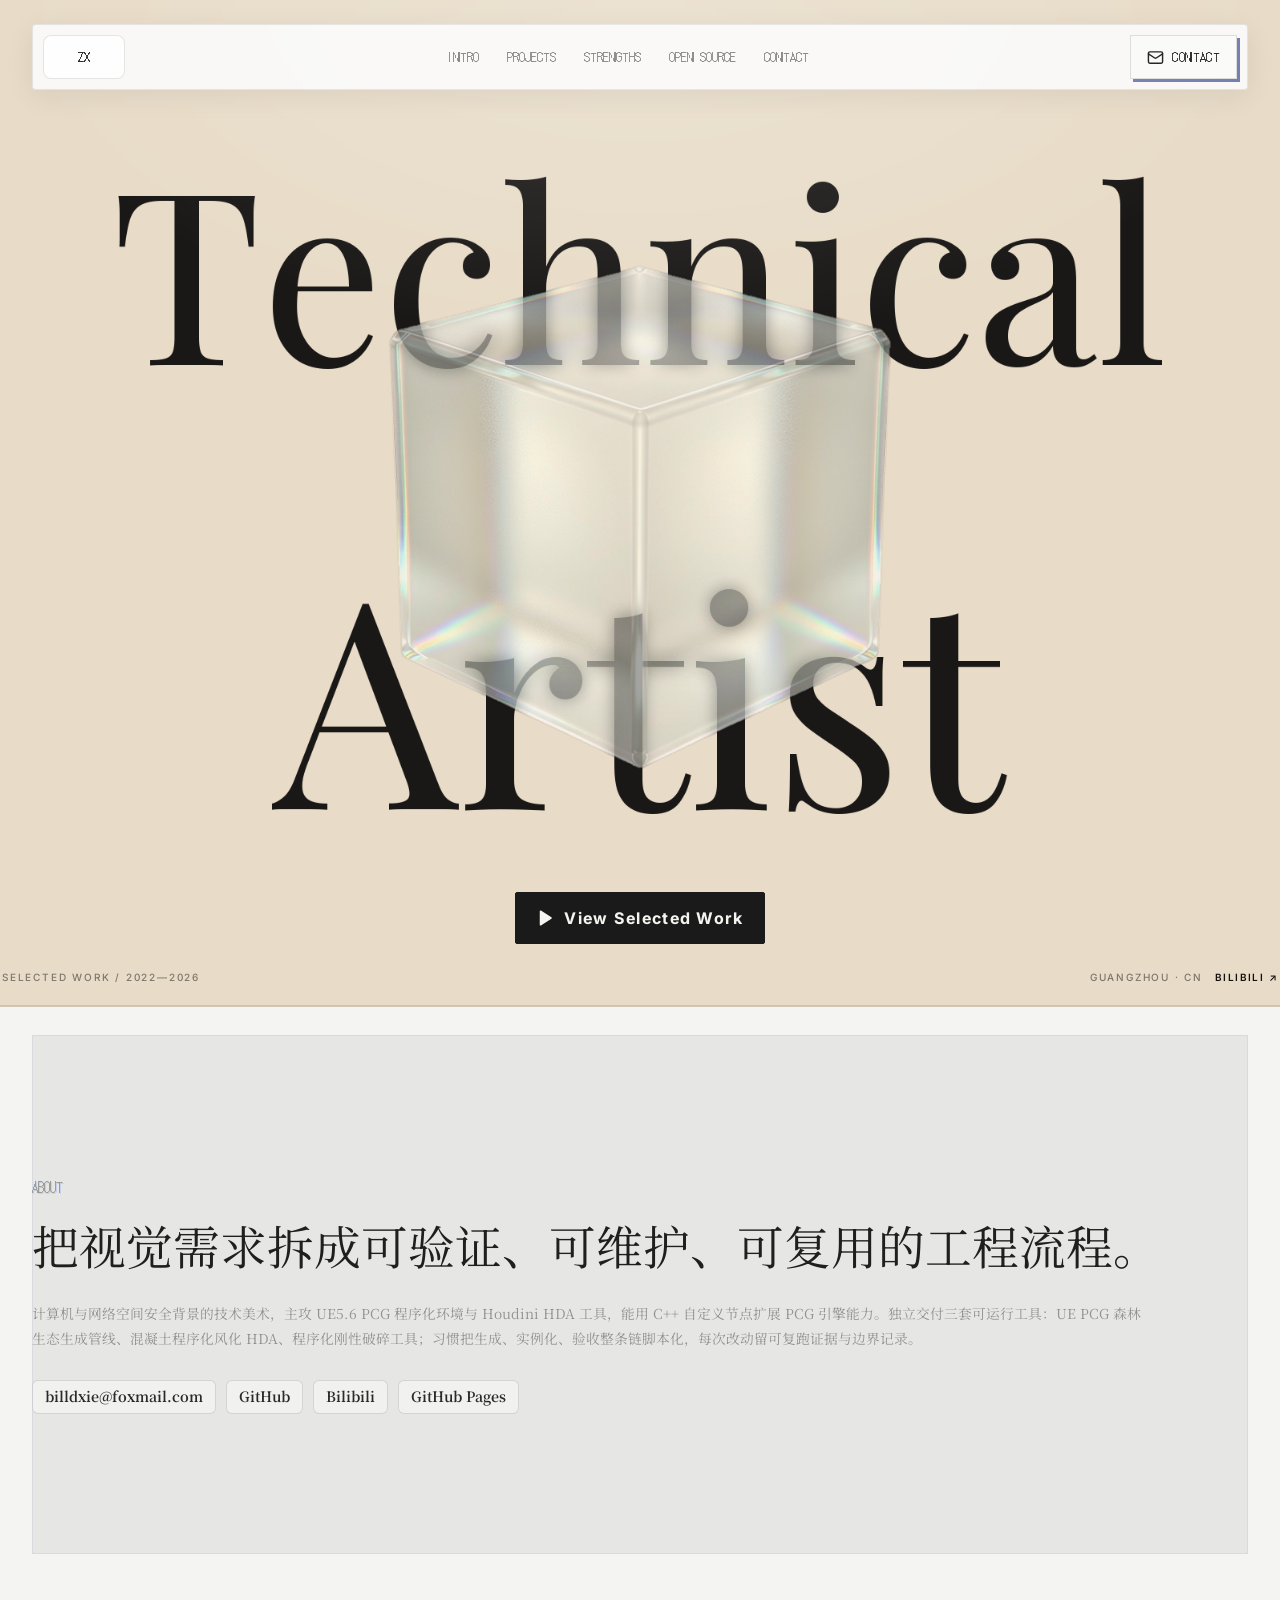
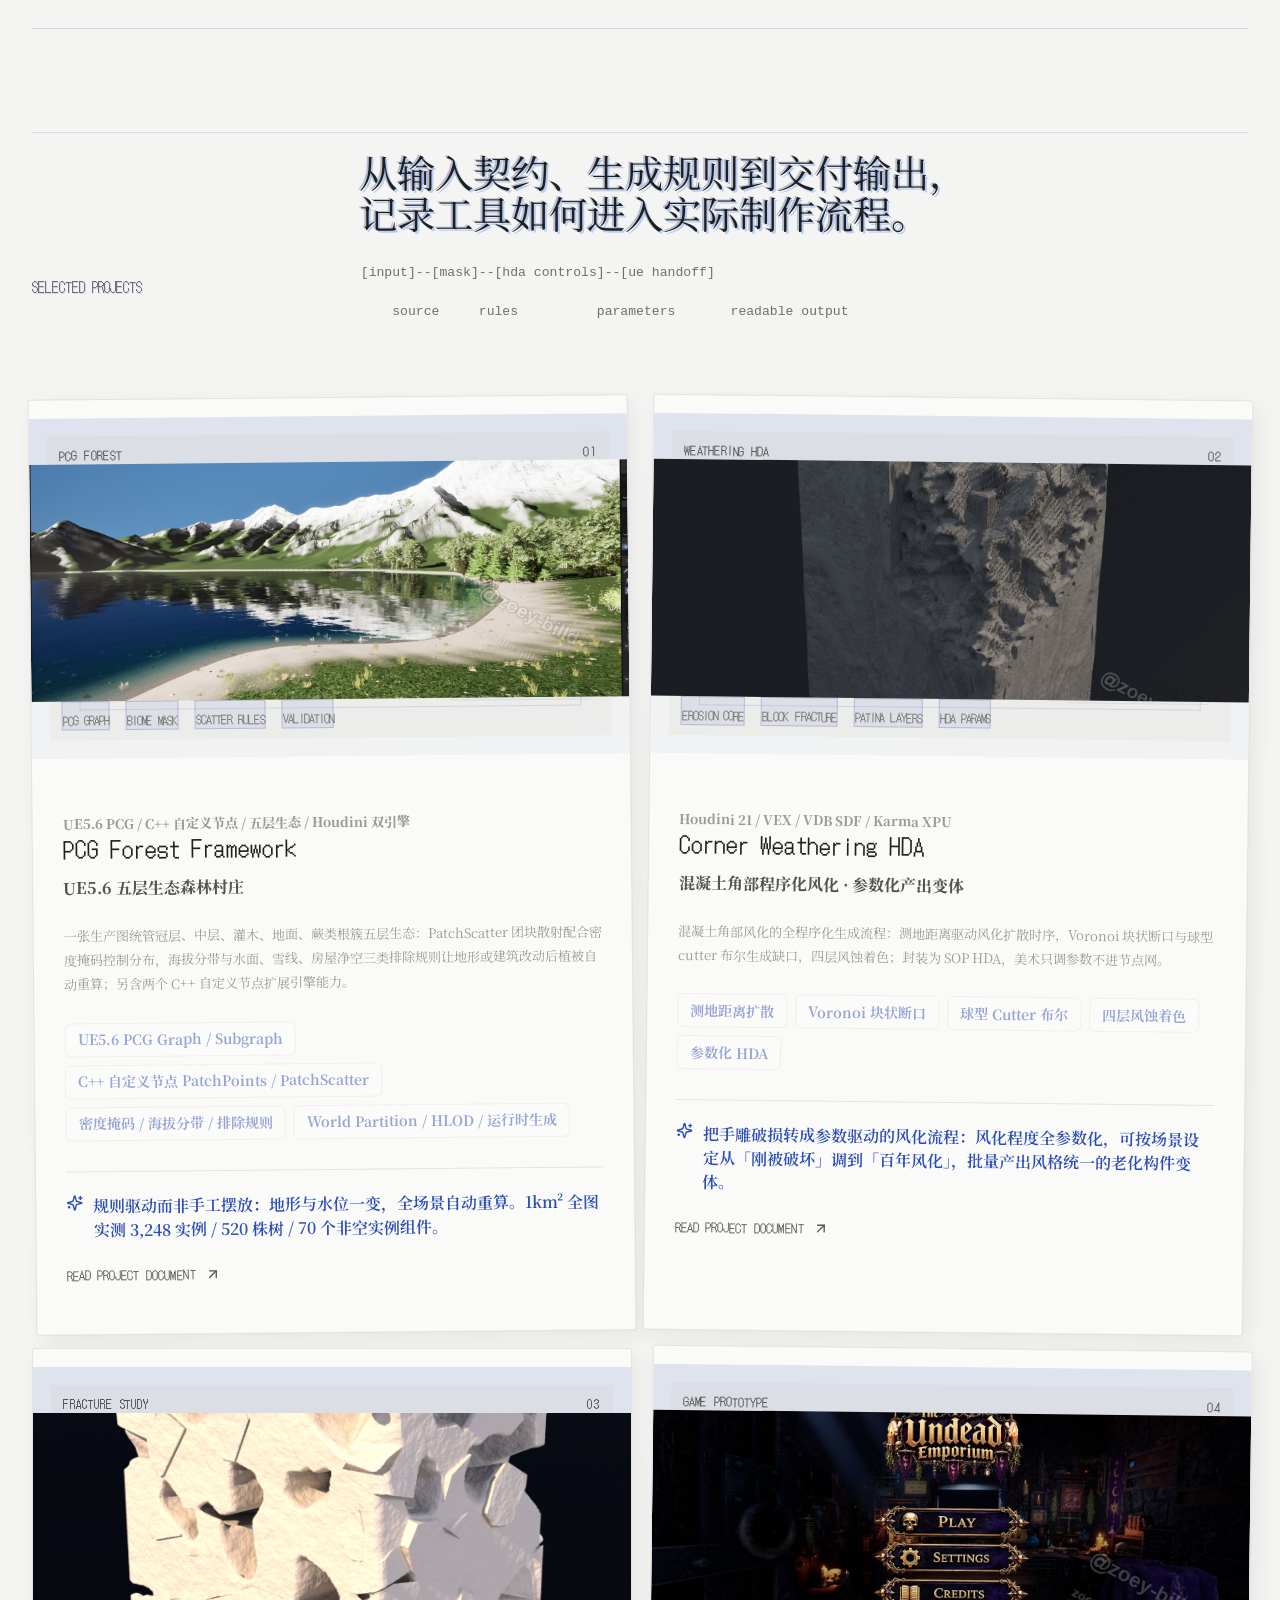
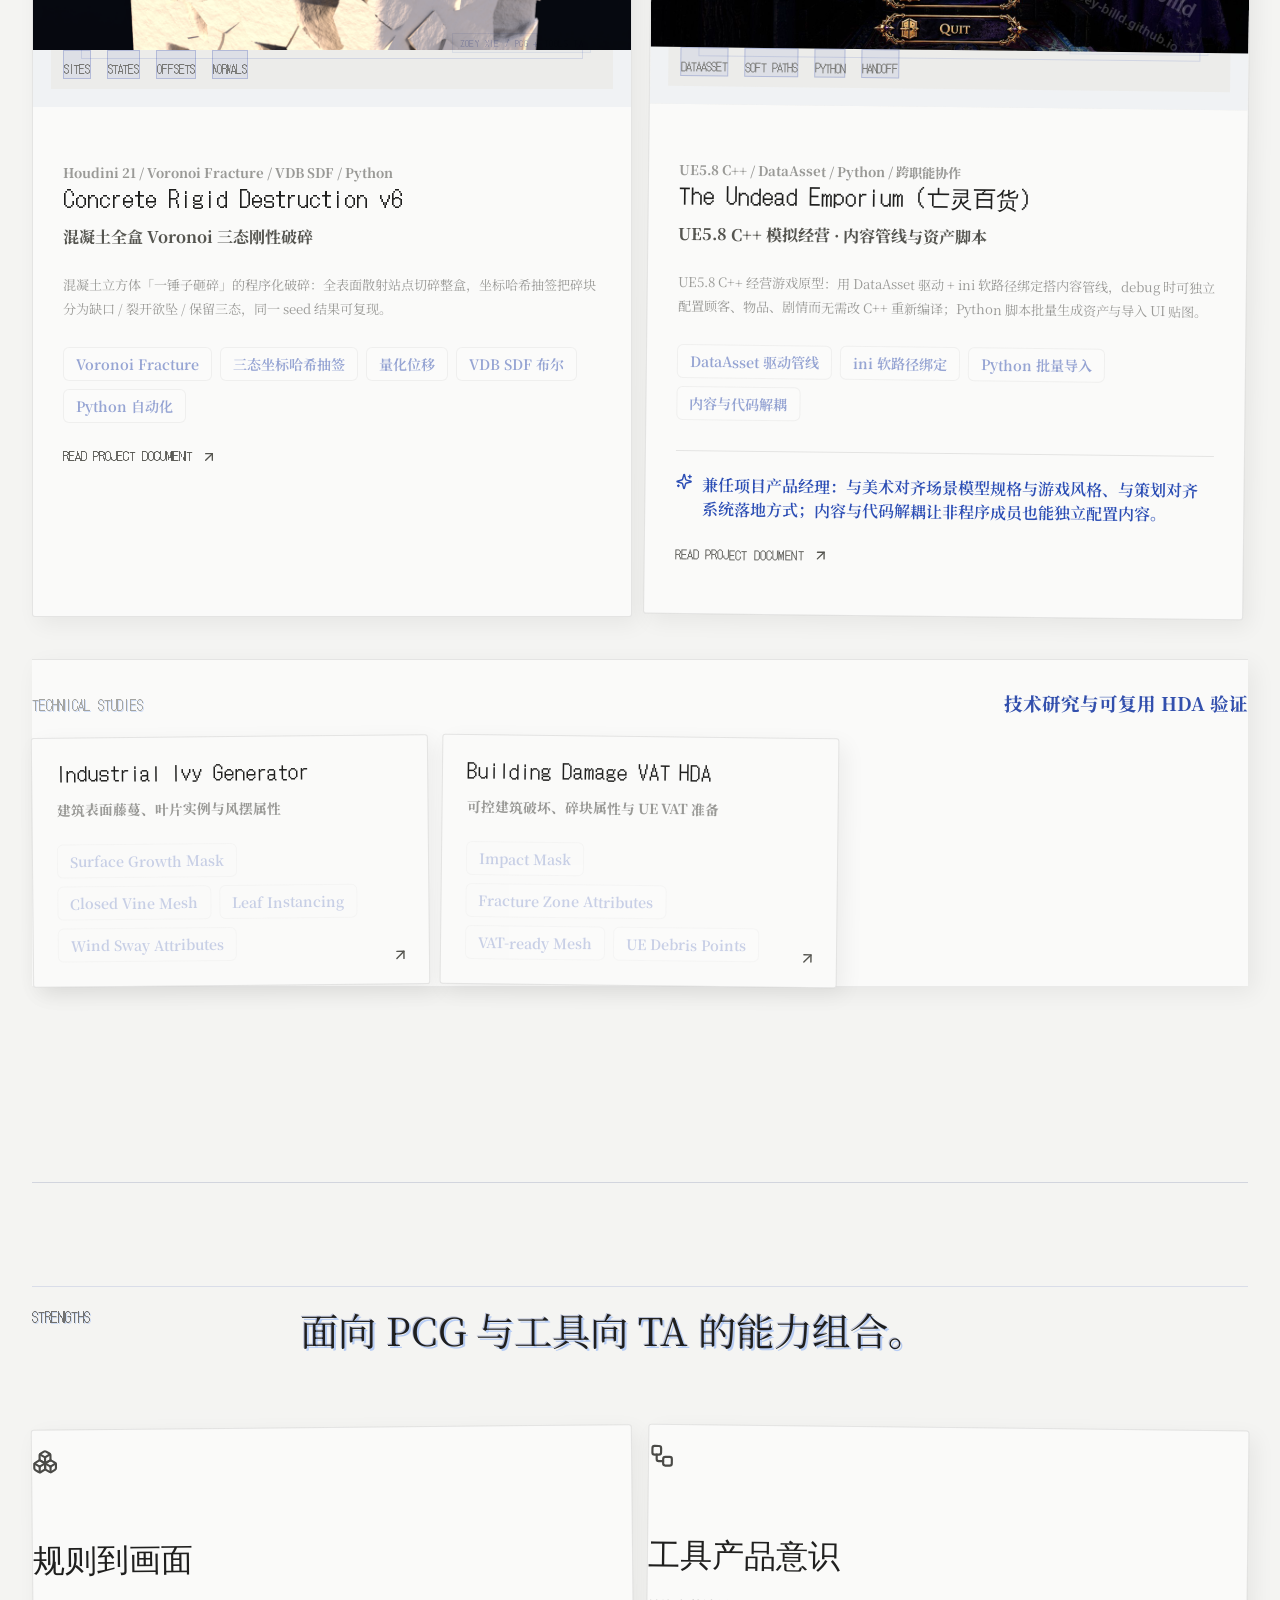
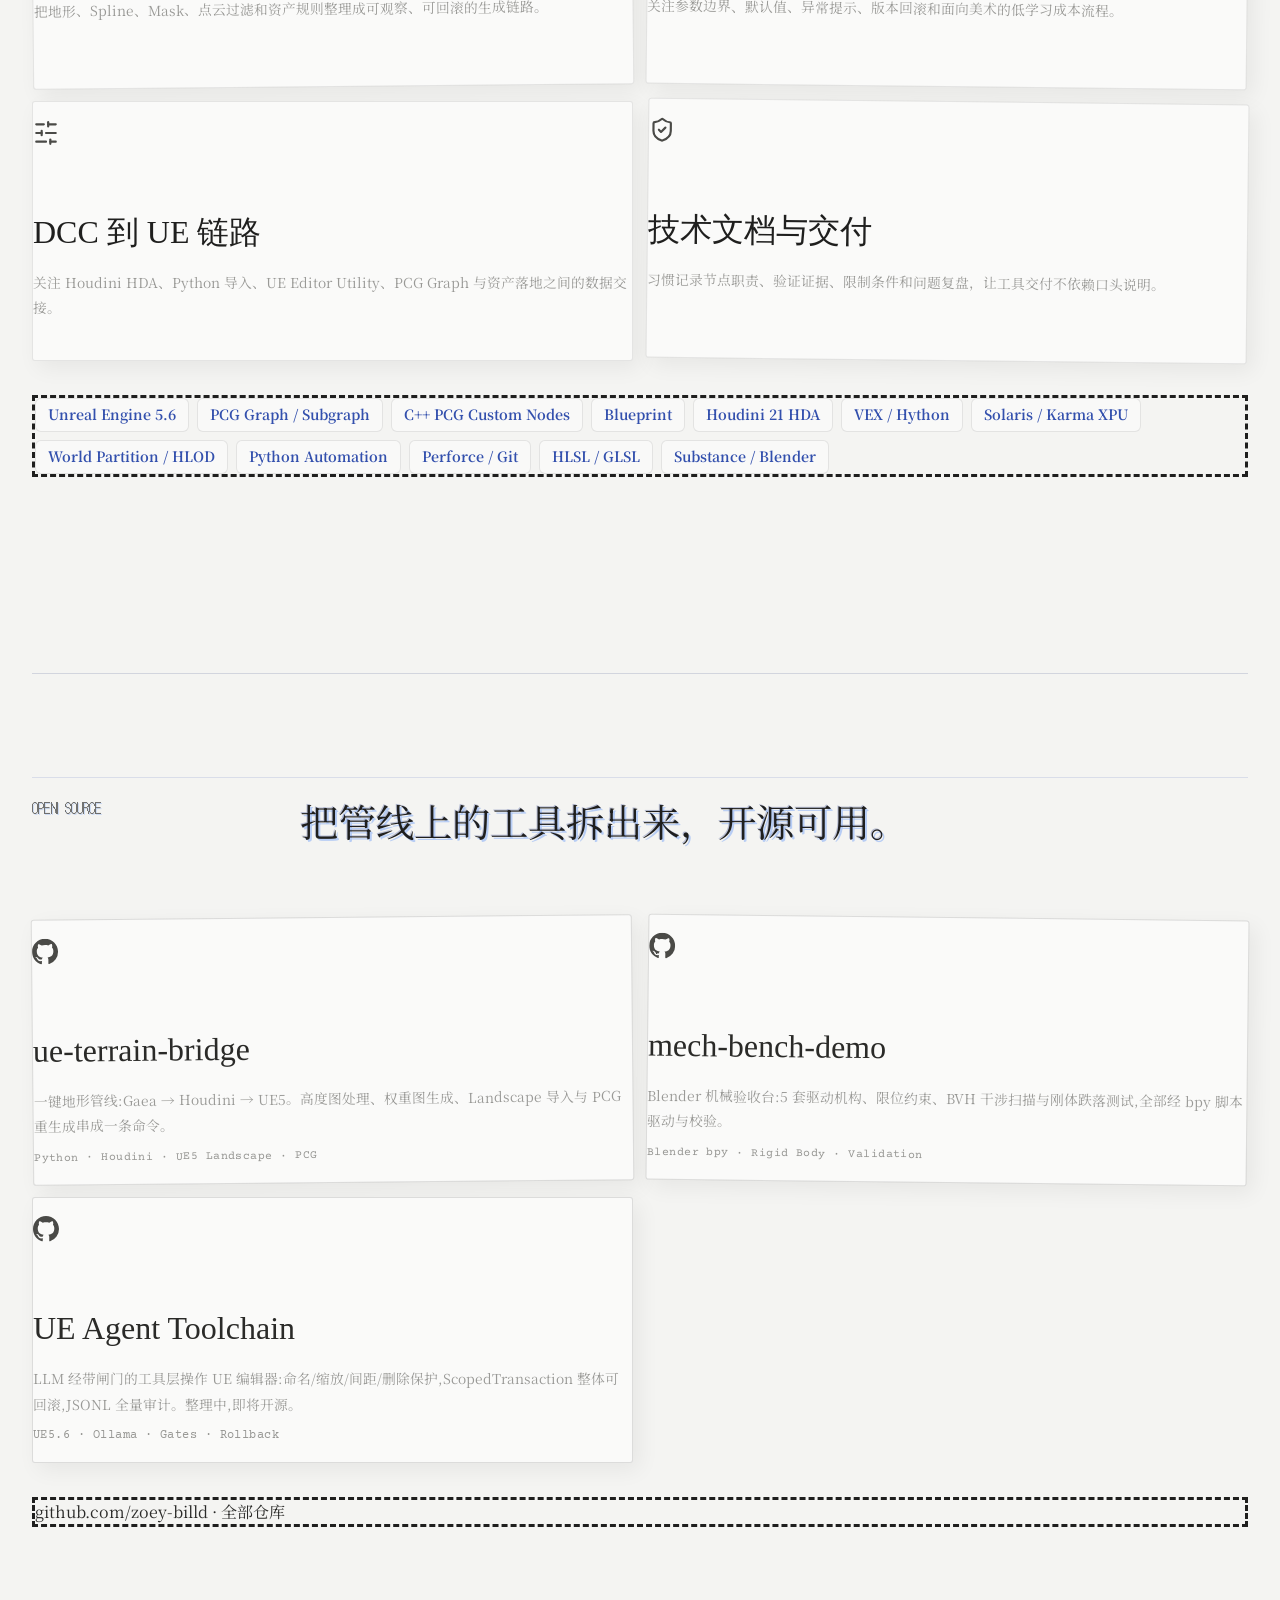
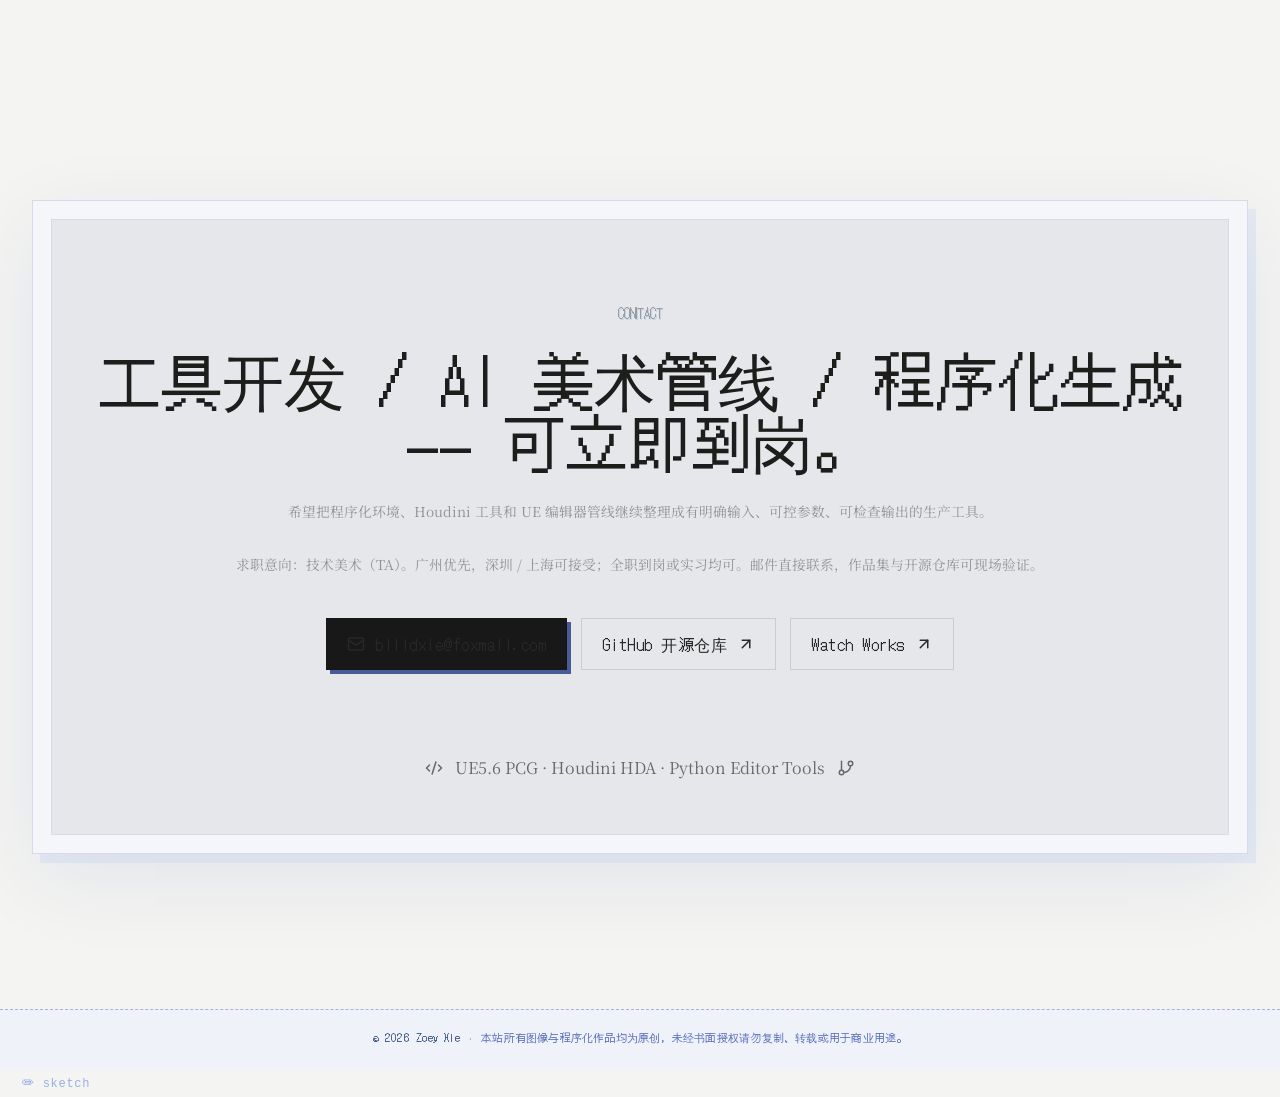
==== commit 01226cfd: "style: grey-white minimal theme sitewide, remove blue accent" ====
--- a/index.html
+++ b/index.html
@@ -36,7 +36,7 @@
 
     <link rel="stylesheet" crossorigin href="./assets/index-DCW7S8X4.css?v=15">
 
-    <link rel="stylesheet" href="./assets/refresh.css?v=28">
+    <link rel="stylesheet" href="./assets/refresh.css?v=29">
 
   </head>
 
@@ -44,7 +44,7 @@
 
     <div id="root"></div>
 
-    <script src="./assets/refresh.js?v=28"></script>
+    <script src="./assets/refresh.js?v=29"></script>
 
   </body>
 
--- a/assets/refresh.css
+++ b/assets/refresh.css
@@ -1348,21 +1348,6 @@
   aspect-ratio: 1400 / 820;
   margin: 0 auto;
 }
-/* 淡蓝细弧线：绕在冰块下方的椭圆弧，唯一撞色元素 */
-.ed-hero-on .ed-hero-arc {
-  position: absolute;
-  inset: 0;
-  width: 100%;
-  height: 100%;
-  overflow: visible;
-  pointer-events: none;
-}
-.ed-hero-on .ed-hero-arc path {
-  fill: none;
-  stroke: #6d8dc4;
-  stroke-width: 1.15;
-  opacity: 0.62;
-}
 /* 字层：铺满舞台，居中 */
 .ed-hero-on .ed-hero-type {
   position: absolute;
@@ -1418,10 +1403,10 @@
   margin-top: 22px !important;
 }
 .ed-hero-on .primary-action {
-  background: var(--ed-ink) !important;
-  color: var(--ed-cream) !important;
-  border: 1px solid #7c96c4 !important;
-  box-shadow: 0 0 0 3px rgba(124, 150, 196, 0.16) !important;
+  background: #1a1a1a !important;
+  color: #f5f4f1 !important;
+  border: 1px solid #1a1a1a !important;
+  box-shadow: none !important;
   border-radius: 2px !important;
   font-family: "Inter", "Noto Sans SC", sans-serif !important;
   letter-spacing: 0.08em !important;
@@ -1448,9 +1433,9 @@
   text-transform: uppercase;
 }
 .ed-hero-on .ed-meta-tl { margin-right: auto; }
-.ed-hero-on .ed-meta-tr { color: #7c96c4; }
+.ed-hero-on .ed-meta-tr { color: rgba(20, 17, 13, 0.5); }
 .ed-hero-on .ed-bili {
-  color: #6d88b8 !important;
+  color: #14110d !important;
   font-weight: 600 !important;
   letter-spacing: 0.14em !important;
   text-decoration: none;
@@ -1499,3 +1484,181 @@
   .section { padding: 90px 0 !important; }
   .section-heading { margin-bottom: 48px !important; }
 }
+
+/* ============================================================
+   灰白简约主题（GREY-WHITE MINIMAL）—— 整站去蓝
+   2026-11-20：重定义 :root 变量 + 覆盖残留硬编码蓝，作用于全站
+   hero 首屏由 .ed-hero-on 保持米黄+墨黑（编辑式排版），内容区走灰白
+   ============================================================ */
+/* 页面根：所有由变量驱动的蓝 -> 中性灰白 */
+:root {
+  --paper: #f4f4f2 !important;
+  --paper-sheet: #fafaf9 !important;
+  --paper-deep: #e6e6e3 !important;
+  --ink: #1f1f1e !important;
+  --muted: #6f6f6b !important;
+  --line: rgba(0, 0, 0, 0.09) !important;
+  --white: rgba(255, 255, 255, 0.72) !important;
+  --green: #4a4a47 !important;
+  --blue: #3a3a38 !important;
+  --rust: #555550 !important;
+  --gold: #6a6a64 !important;
+  --shadow: 0 24px 80px rgba(0, 0, 0, 0.08) !important;
+}
+/* body / 全站底色去蓝（bundle 里 body 有蓝渐变网格） */
+body {
+  background: #f4f4f2 !important;
+  color: #1f1f1e !important;
+}
+body:before { display: none !important; }
+
+/* 导航栏：白底 + 灰字 + 中性边框 */
+.nav-bar {
+  background: rgba(250, 250, 249, 0.94) !important;
+  border-color: rgba(0, 0, 0, 0.09) !important;
+  box-shadow: 0 6px 28px rgba(0, 0, 0, 0.07) !important;
+}
+.brand-mark {
+  color: #1f1f1e !important;
+  background: rgba(255, 255, 255, 0.8) !important;
+  border-color: rgba(0, 0, 0, 0.1) !important;
+}
+.nav-links { color: rgba(31, 31, 30, 0.6) !important; }
+.nav-contact {
+  color: #1f1f1e !important;
+  background: #fafaf9 !important;
+  border-color: rgba(0, 0, 0, 0.12) !important;
+}
+
+/* hero 内残留蓝（非首屏编辑式覆盖的部分：media / 便签 / ascii 等已隐藏，保险起见一并中性化） */
+.hero-media,
+.hero-paper-scrap,
+.hero-ascii,
+.ascii-meta,
+.ascii-title,
+.ascii-title:before,
+.ascii-title:after,
+.hero-copy,
+.secondary-action {
+  background-color: transparent !important;
+  color: #4a4a47 !important;
+  border-color: rgba(0, 0, 0, 0.12) !important;
+  box-shadow: none !important;
+  text-shadow: none !important;
+}
+.primary-action,
+.hero .primary-action {
+  background: #1a1a1a !important;
+  color: #f5f4f1 !important;
+  border-color: #1a1a1a !important;
+}
+
+/* 内容区板块：去掉蓝渐变网格线，改浅灰 */
+.intro-section,
+.projects-section,
+.strengths-section,
+.contact-section,
+section.section {
+  background: #f4f4f2 !important;
+  background-image: none !important;
+  box-shadow: none !important;
+}
+.intro-section:before,
+.projects-section:before,
+.strengths-section:before,
+.contact-inner:before {
+  background: rgba(0, 0, 0, 0.06) !important;
+  box-shadow: none !important;
+}
+/* 板块标题蓝 -> 墨黑（仅内容区，不动首屏 h1） */
+.section-heading h2,
+.section-heading h1,
+.section-heading .eyebrow,
+.intro-section h2,
+.projects-section h2,
+.strengths-section h2,
+.contact-section h2,
+.contact-inner h2 {
+  color: #1f1f1e !important;
+}
+.eyebrow,
+.section-ascii,
+.scrap-kicker,
+.media-strip,
+.media-strip span,
+.media-stage small,
+.project-eyebrow,
+.technical-study-tech,
+.oss-tags {
+  color: #6f6f6b !important;
+}
+/* 正文蓝 -> 灰 */
+.section-inner p,
+.contact-inner p,
+.intro-grid p,
+.project-card p,
+.strength-card p,
+.hero-copy {
+  color: #5f5f5b !important;
+}
+
+/* 卡片：白底 + 浅灰边 + 中性阴影 */
+.project-card,
+.technical-study-card,
+.strength-card,
+.technical-studies-block,
+.article-shell {
+  background: #fafaf9 !important;
+  border-color: rgba(0, 0, 0, 0.09) !important;
+  box-shadow: 6px 7px 22px rgba(0, 0, 0, 0.06) !important;
+}
+.project-card.is-revealed:hover,
+.technical-study-card.is-revealed:hover,
+.strength-card.is-revealed:hover,
+.hero-paper-scrap:hover {
+  box-shadow: 8px 10px 30px rgba(0, 0, 0, 0.1) !important;
+}
+.project-media-wrap,
+.project-media-wrap.has-preview-image,
+.media-gallery-item,
+.article-media-gallery {
+  background-color: #ececea !important;
+  background-image: none !important;
+}
+.media-frame-header,
+.media-strip,
+.project-note-link,
+.article-bottom-back {
+  color: #4a4a47 !important;
+  border-color: rgba(0, 0, 0, 0.1) !important;
+}
+.media-watermark { opacity: 0.5 !important; }
+
+/* 联系区邮箱标签：白底灰边 */
+.contact-inner a,
+.contact-strip a,
+.skill-ribbon a,
+.oss-card {
+  border-color: rgba(0, 0, 0, 0.12) !important;
+  color: #2a2a28 !important;
+}
+/* 其余残留蓝字兜底：链接 hover 蓝色 -> 深灰 */
+a:hover { color: #111 !important; }
+
+/* —— 残留蓝兜底（提高优先级，覆盖 bundle 更具体的规则） —— */
+body section h2,
+body .section-heading h2,
+body .intro-copy h2,
+body .section-heading > div h2 {
+  color: #1f1f1e !important;
+}
+body .eyebrow {
+  color: #6f6f6b !important;
+}
+/* Contact 按钮蓝下边框 */
+.nav-contact,
+.nav-contact:focus,
+.nav-contact:hover {
+  border-bottom-color: rgba(0, 0, 0, 0.12) !important;
+  outline: none !important;
+}
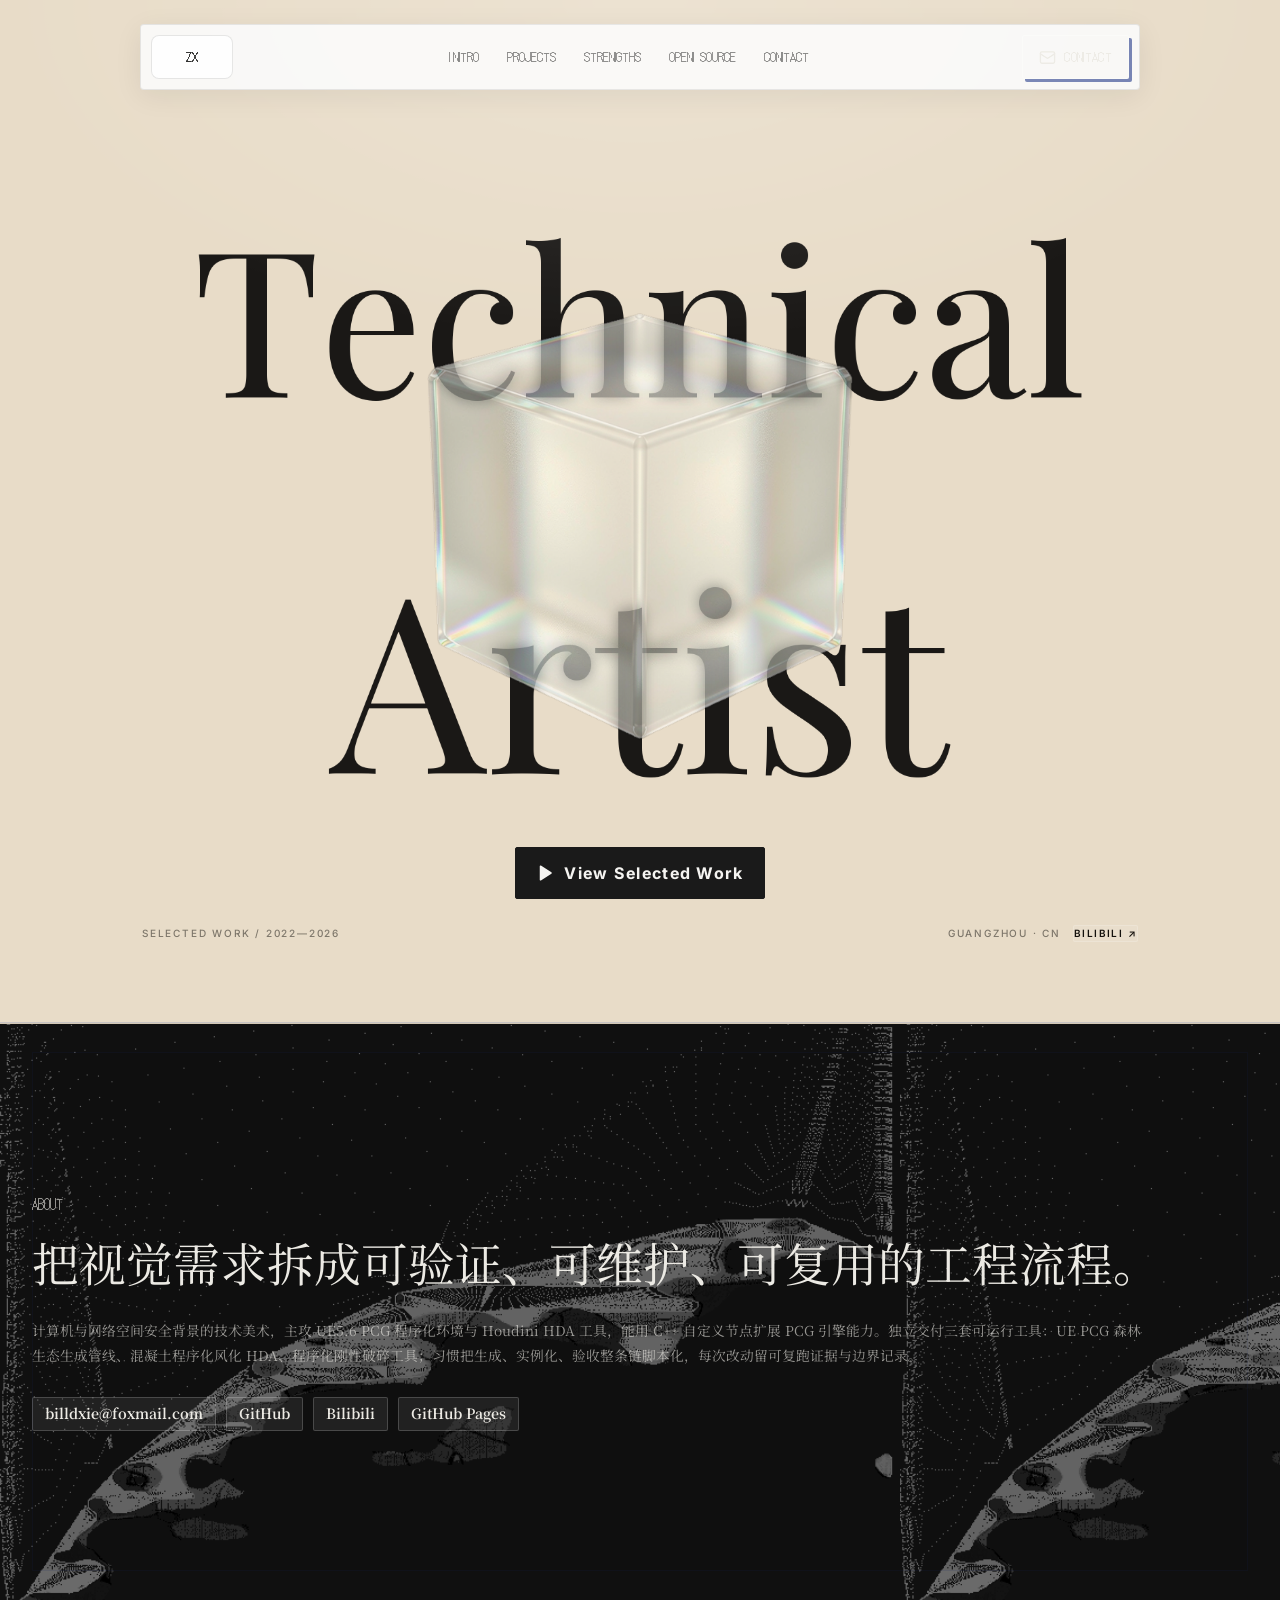
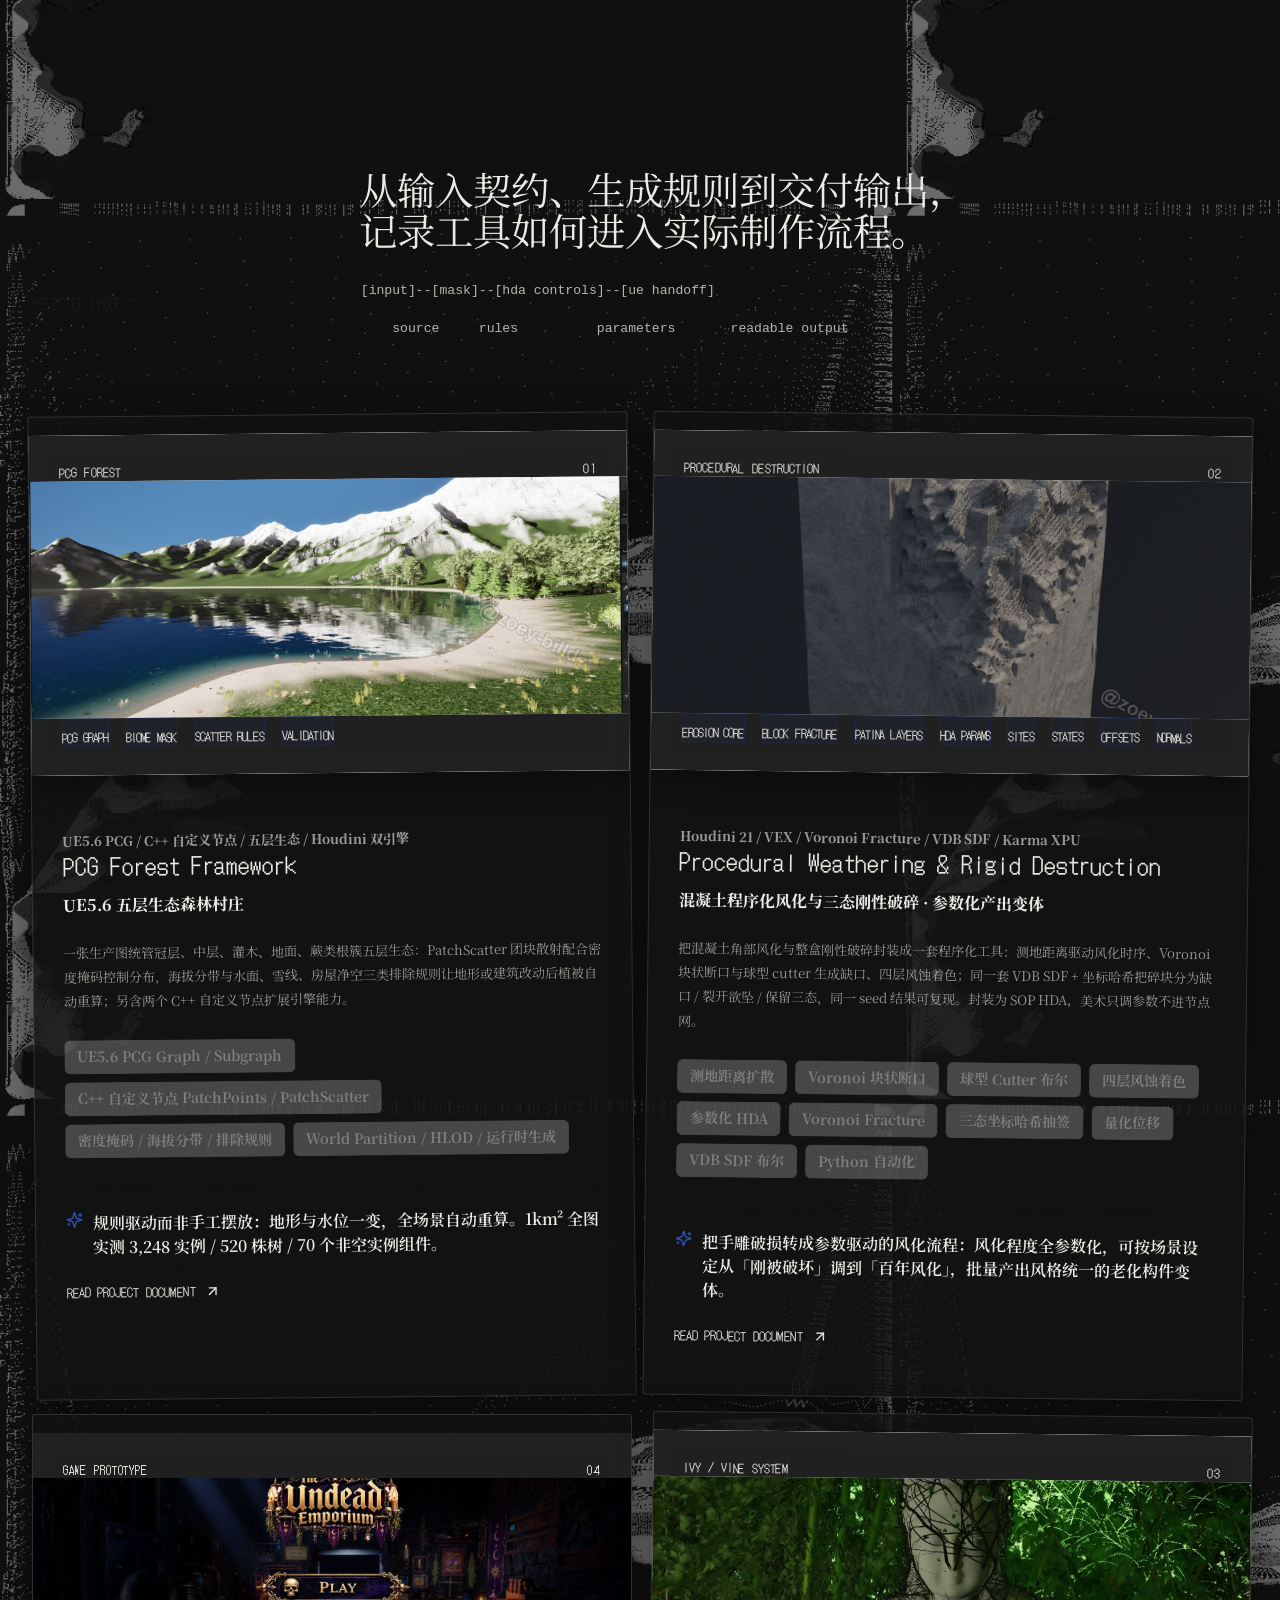
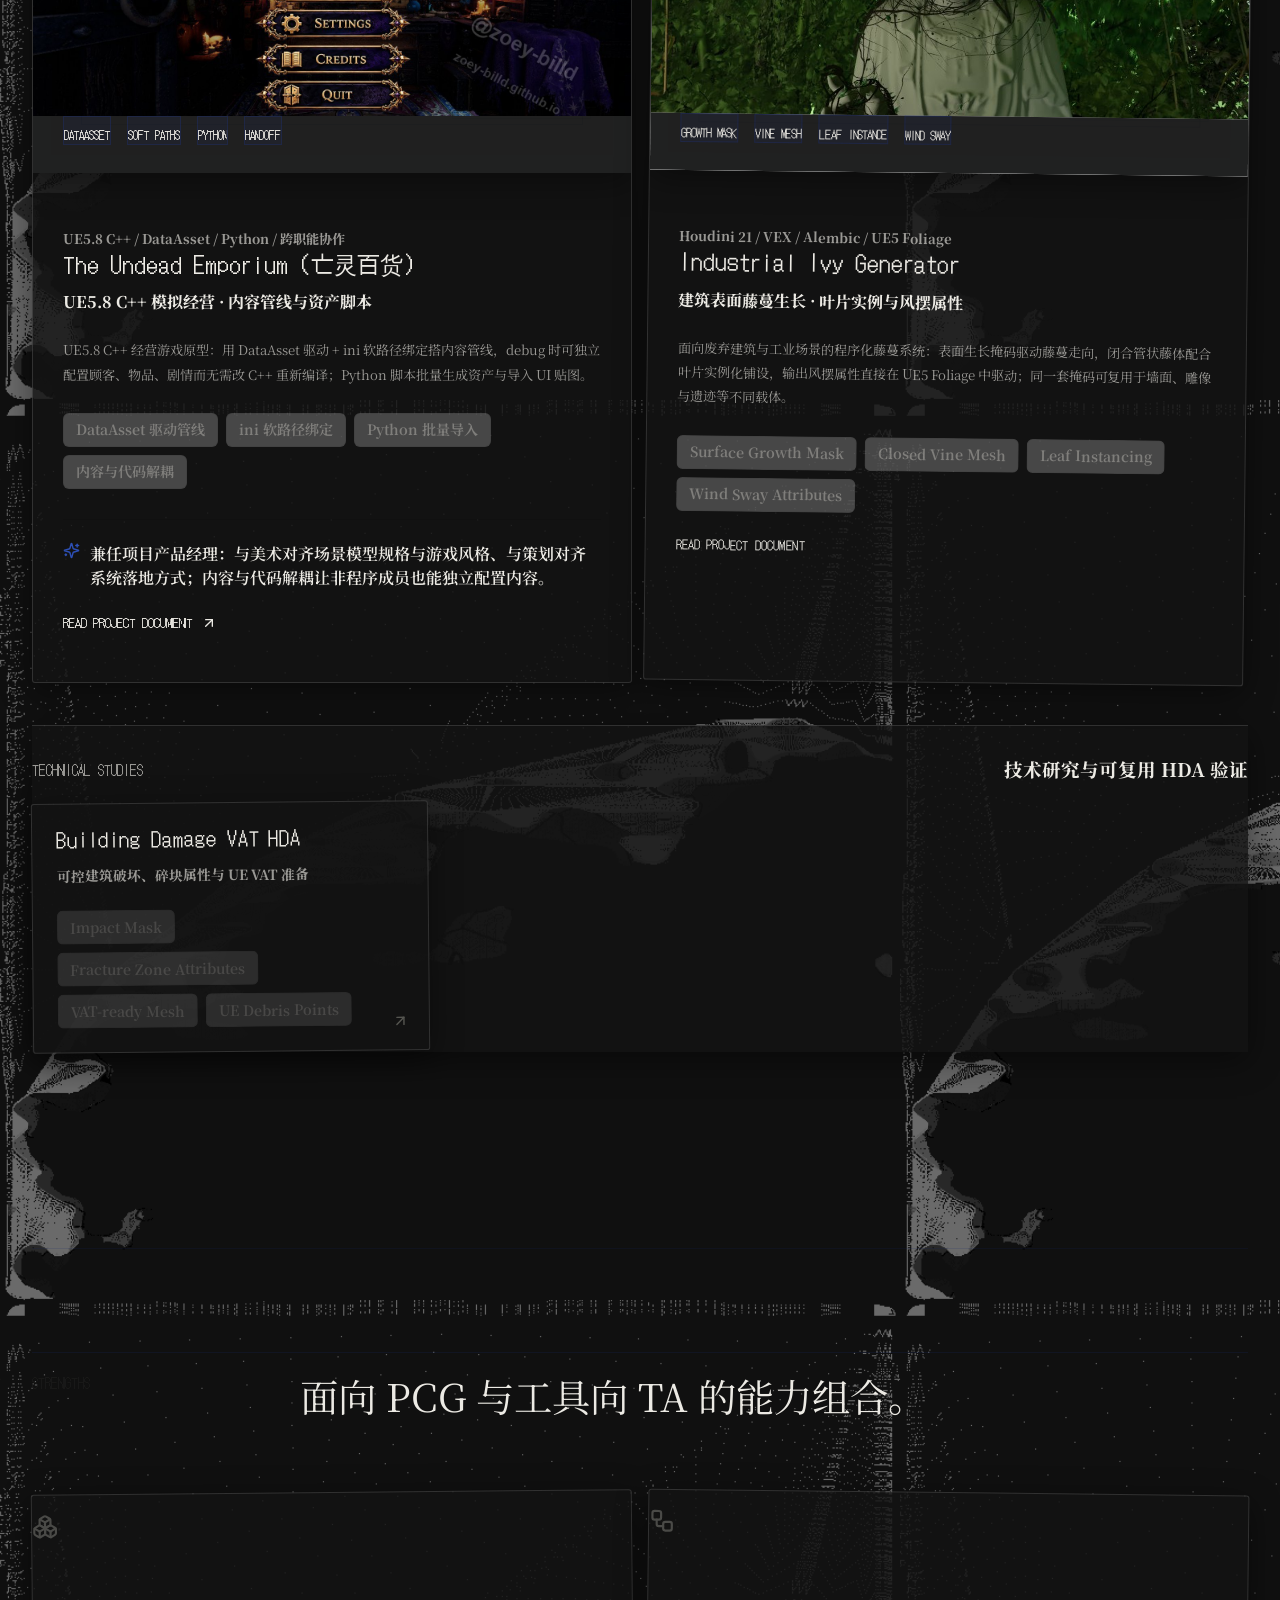
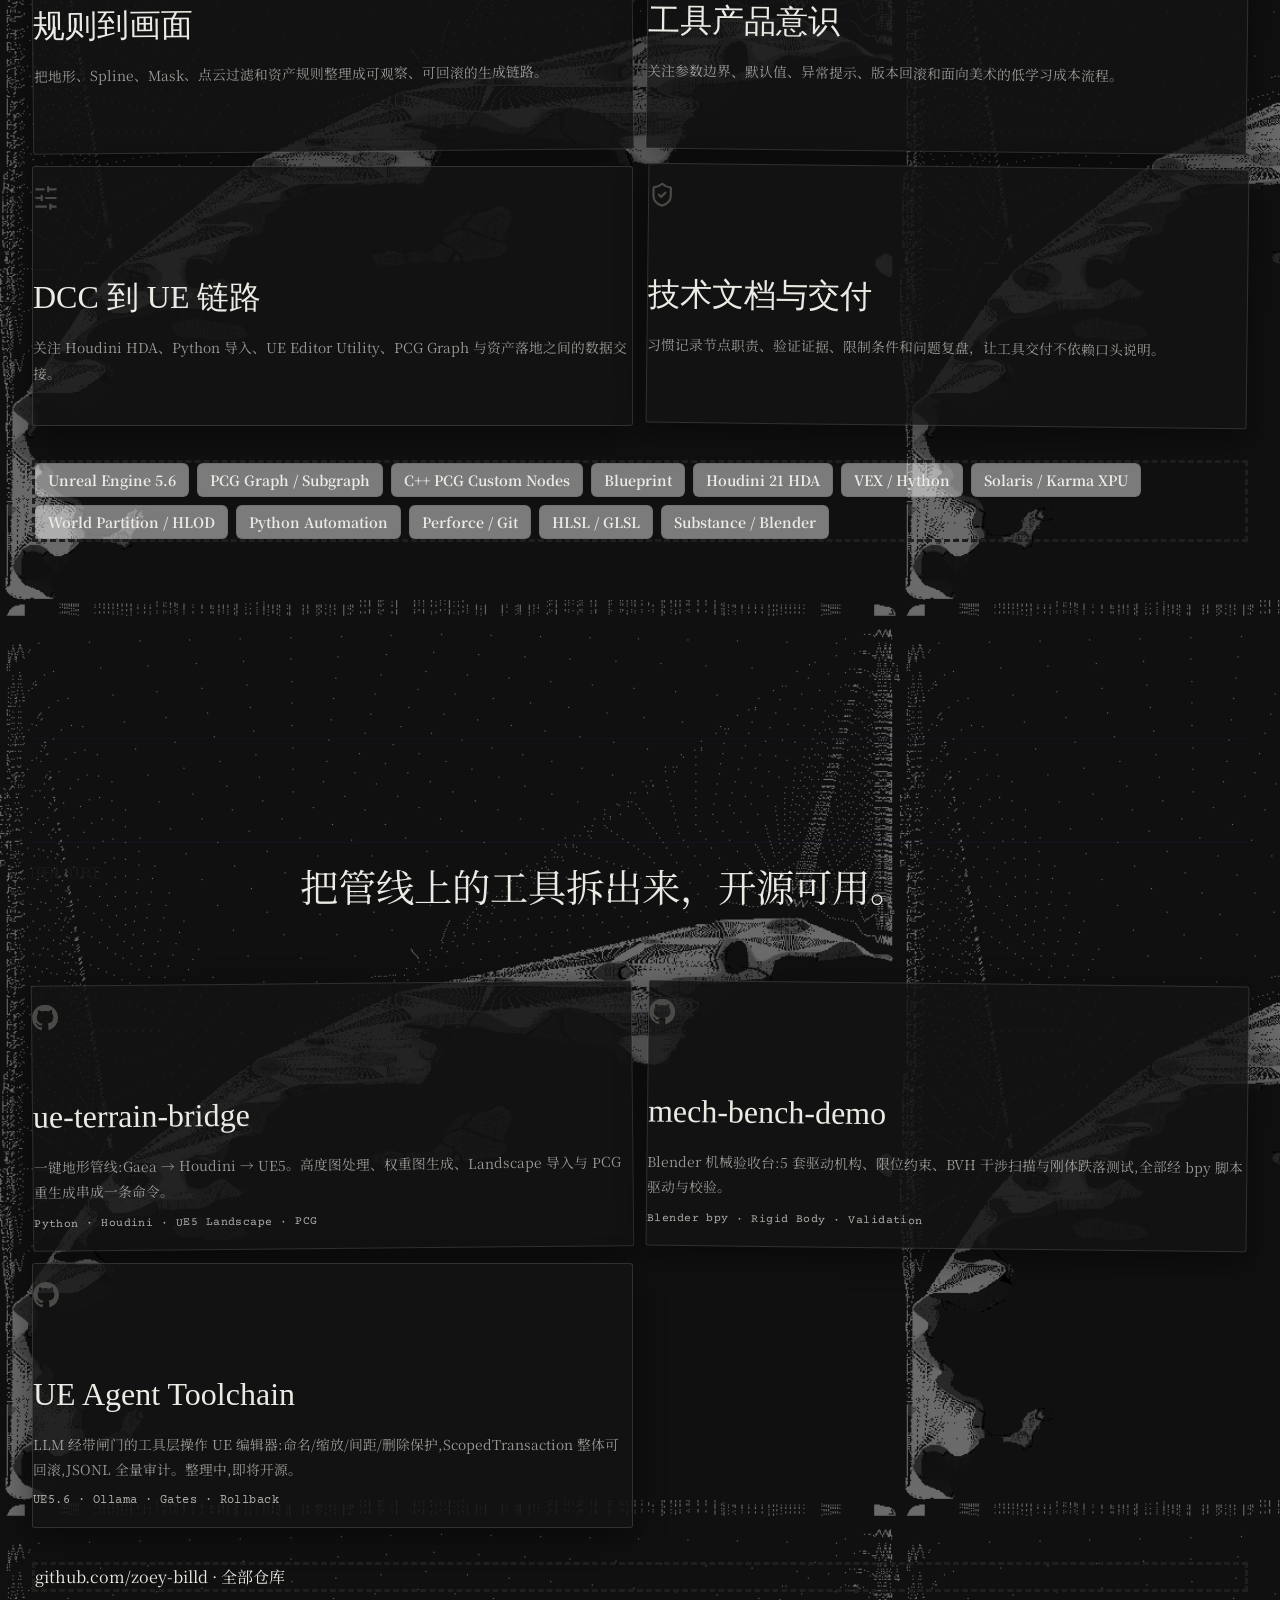
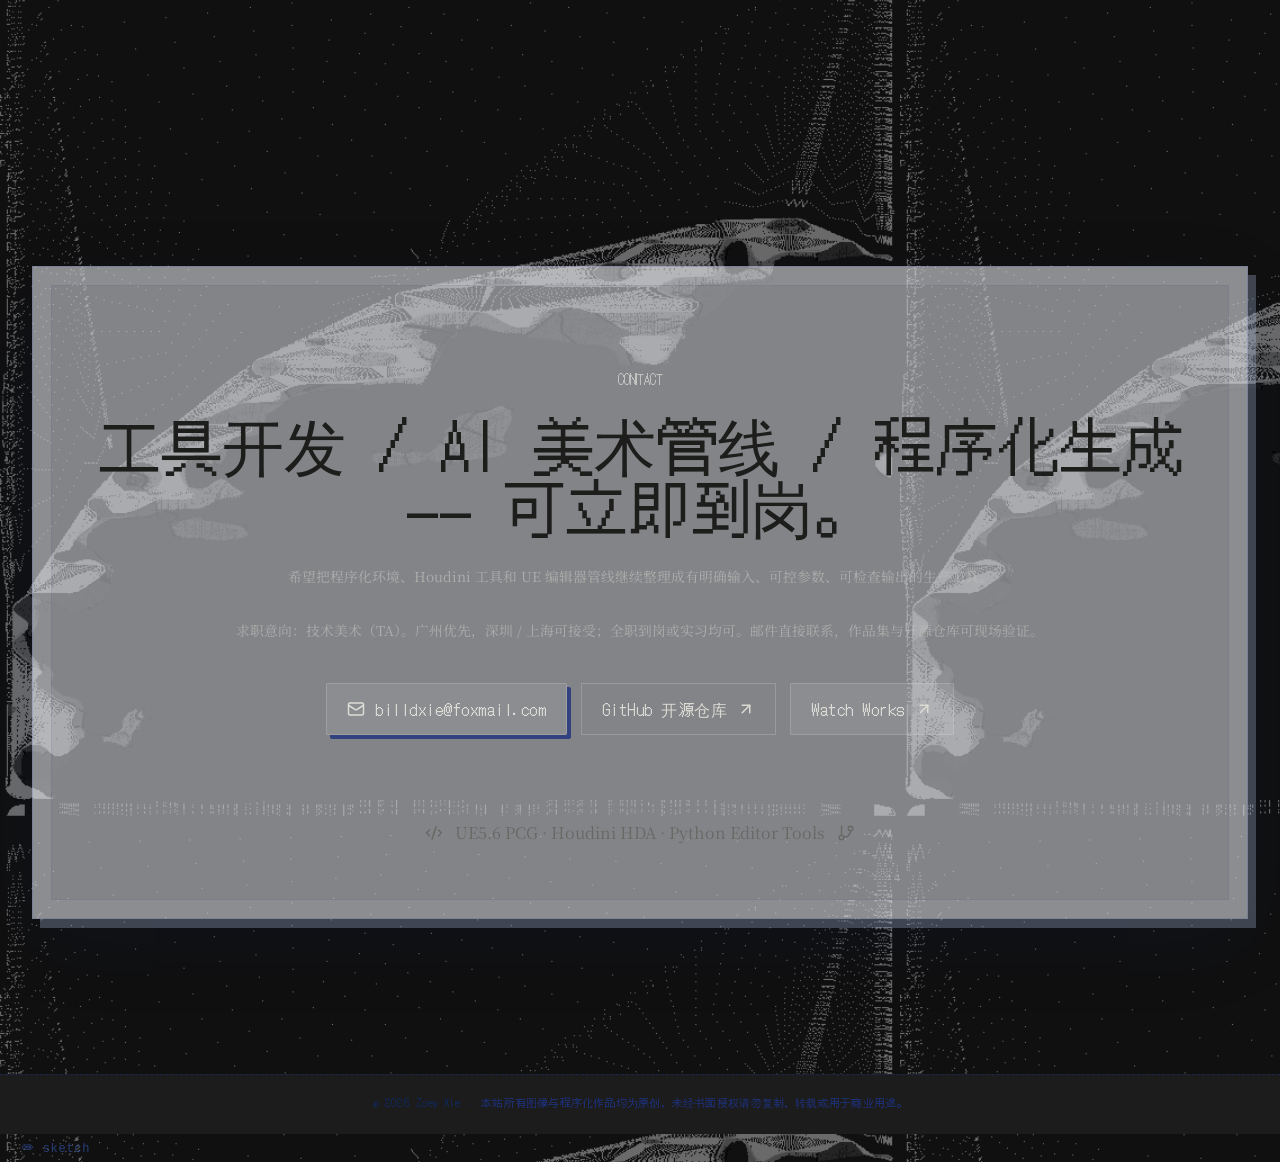
==== commit 77f9d925: "style: 75pct hero scale, dark dot-matrix bg, merge cards, promote ivy, no shadow" ====
--- a/index.html
+++ b/index.html
@@ -36,7 +36,7 @@
 
     <link rel="stylesheet" crossorigin href="./assets/index-DCW7S8X4.css?v=15">
 
-    <link rel="stylesheet" href="./assets/refresh.css?v=29">
+    <link rel="stylesheet" href="./assets/refresh.css?v=30">
 
   </head>
 
@@ -44,7 +44,7 @@
 
     <div id="root"></div>
 
-    <script src="./assets/refresh.js?v=29"></script>
+    <script src="./assets/refresh.js?v=30"></script>
 
   </body>
 
--- a/assets/refresh.css
+++ b/assets/refresh.css
@@ -1,1489 +1,1491 @@
-:root {
-  --paper: #eef4fd;
-  --paper-sheet: #f4f8ff;
-  --paper-deep: #dfe9f6;
-  --ink: #1e3ea6;
-  --muted: #6f6b63;
-  --line: rgba(24, 47, 132, 0.1);
-  --line-strong: rgba(24, 47, 132, 0.18);
-  --teal: #3b62c9;
-  --accent: var(--teal);
-
-  --ascii: "AsciiOrSerif", "DotGothic16", "Courier Prime", "SFMono-Regular", Consolas, monospace;
-  --serif: "Noto Serif SC", Georgia, "Times New Roman", serif;
-}
-
-/* ASCII for Latin/ASCII glyphs, Source Han Serif for CJK */
-@font-face {
-  font-family: "AsciiOrSerif";
-  src: local("DotGothic16"), local("Courier Prime"), local("SFMono-Regular");
-  unicode-range: U+0000-00FF, U+0131, U+0152-0153, U+02BB-02BC, U+02C6, U+02DA, U+02DC, U+2000-206F, U+2074, U+20AC, U+2122, U+2191, U+2193, U+2212, U+2215, U+FEFF, U+FFFD;
-}
-
-@font-face {
-  font-family: "AsciiOrSerif";
-  src: local("Noto Serif SC"), local("Source Han Serif SC"), local("SimSun");
-  unicode-range: U+4E00-9FFF, U+3400-4DBF, U+2E80-2EFF, U+F900-FAFF;
-}
-
-/* paper & ink */
-body {
-  background: var(--paper);
-  background-image:
-    radial-gradient(circle at 12% 10%, rgba(64, 108, 220, 0.04), transparent 42%),
-    radial-gradient(circle at 88% 90%, rgba(64, 108, 220, 0.04), transparent 42%),
-    linear-gradient(180deg, rgba(255, 253, 248, 0.5), rgba(237, 233, 224, 0.3));
-  color: var(--ink);
-  font-family: var(--serif);
-}
-
-body::after {
-  opacity: 0.03;
-  background-size: 160px 160px;
-  mix-blend-mode: multiply;
-}
-
-/* headings -> ASCII for English, Source Han Serif for Chinese */
-.hero-title,
-.section-title,
-.card-title,
-.modal-title,
-.footer-title,
-.about-label,
-.hero-eyebrow,
-.cap-group,
-.arch-kicker,
-.evo-tag,
-.evo-date,
-.arch-tier,
-.arch-role,
-.flow-step,
-.card-eyebrow,
-.card-cta,
-.chip,
-.btn,
-.social-link,
-.hero-link,
-.hero-scrollcue,
-.cursor-dot,
-.cursor-ring,
-.modal-eyebrow,
-.modal-h,
-.arch-hint {
-  font-family: var(--ascii) !important;
-  letter-spacing: 0.04em;
-}
-
-/* body text -> serif */
-body,
-.about-body p,
-.card-sub,
-.section-desc,
-.about-points li,
-.cap-card li,
-.modal-cols p,
-.deliver-list,
-.evo-detail,
-.arch-sub,
-.arch-name,
-.footer-meta,
-.hero-sub,
-.about-lead strong {
-  font-family: var(--serif);
-}
-
-/* spacious, calm cards */
-.card-grid {
-  grid-template-columns: 1fr;
-  gap: clamp(32px, 5vw, 56px);
-  max-width: 920px;
-  margin: 0 auto;
-}
-
-@media (min-width: 900px) {
-  .card-grid {
-    grid-template-columns: repeat(2, 1fr);
-  }
-}
-
-.card {
-  --base-rot: 0deg !important;
-  background: var(--paper-sheet);
-  border: 1px solid var(--line);
-  border-radius: 6px;
-  box-shadow: 0 18px 50px rgba(24, 47, 132, 0.05);
-  transition: transform 0.35s ease, box-shadow 0.35s ease, border-color 0.35s ease;
-}
-
-.card:hover,
-.card:focus-visible {
-  transform: translateY(-4px);
-  box-shadow: 0 28px 70px rgba(24, 47, 132, 0.08);
-  border-color: var(--line-strong);
-}
-
-.card::before {
-  background: var(--accent);
-}
-
-/* card media: ASCII flow by default */
-.card-media {
-  aspect-ratio: auto;
-  min-height: 180px;
-  display: flex;
-  align-items: center;
-  justify-content: center;
-  background: repeating-linear-gradient(
-    0deg,
-    var(--paper-deep),
-    var(--paper-deep) 24px,
-    #d7e4f8 24px,
-    #d7e4f8 25px
-  );
-  border-bottom: 1px dashed var(--line);
-  padding: 28px 24px;
-}
-
-.card-media img,
-.card-media-ph {
-  display: none !important;
-}
-
-.card-media::after {
-  content: attr(data-ascii);
-  white-space: pre;
-  font-family: var(--ascii);
-  font-size: 14px;
-  line-height: 1.85;
-  color: var(--ink);
-  letter-spacing: 0.06em;
-}
-
-/* image cards: ivy and corner weathering */
-.card[data-image] .card-media {
-  border-bottom: 1px solid var(--line);
-  padding: 0;
-  min-height: 220px;
-  background-size: cover;
-  background-position: center;
-}
-
-.card[data-image] .card-media::after {
-  content: none;
-}
-
-/* card body spacing */
-.card-body {
-  padding: 28px 30px 32px;
-}
-
-.card-title {
-  font-size: clamp(20px, 2.2vw, 26px);
-  margin-bottom: 10px;
-}
-
-.card-sub {
-  font-size: 15px;
-  line-height: 1.7;
-  margin-bottom: 20px;
-}
-
-.card-flow {
-  font-family: var(--ascii);
-  font-size: 11px;
-  letter-spacing: 0.04em;
-  margin-bottom: 22px;
-}
-
-/* hero - tech-art composition */
-.hero {
-  border-bottom: 1px solid var(--line);
-}
-
-.hero-inner {
-  position: relative;
-}
-
-.hero-inner::before {
-  content: "+-----[ ART ]-----+\A|                 |\A|  TECH  <->  ART |\A|                 |\A+-----[ TECH ]----+";
-  white-space: pre;
-  position: absolute;
-  top: 8%;
-  right: 5%;
-  font-family: var(--ascii);
-  font-size: clamp(10px, 1.2vw, 14px);
-  line-height: 1.5;
-  color: var(--line-strong);
-  opacity: 0.45;
-  pointer-events: none;
-  text-align: center;
-}
-
-@media (max-width: 900px) {
-  .hero-inner::before {
-    display: none;
-  }
-}
-
-.hero-title {
-  font-size: clamp(44px, 7vw, 92px);
-  letter-spacing: 0.06em;
-}
-
-.hero-sub {
-  font-size: clamp(16px, 1.8vw, 20px);
-  max-width: 640px;
-}
-
-/* section titles */
-.section-title {
-  font-size: clamp(32px, 4.5vw, 52px);
-  letter-spacing: 0.06em;
-  text-transform: uppercase;
-}
-
-.section-desc {
-  font-size: 16px;
-  max-width: 600px;
-}
-
-/* labels without dashed orange boxes */
-.about-label {
-  font-size: 12px;
-  letter-spacing: 0.16em;
-  color: var(--accent);
-  border: 1px solid var(--line);
-  border-radius: 4px;
-  background: var(--paper-sheet);
-  box-shadow: none;
-}
-
-.about-label::after {
-  content: none !important;
-}
-
-/* capabilities: remove decorative icons */
-.cap-card::before,
-.cap-card::after,
-.cap-group::before,
-.cap-card li::before {
-  content: none !important;
-}
-
-.cap-card {
-  --base-rot: 0deg !important;
-  background: var(--paper-sheet);
-  border: 1px solid var(--line);
-  border-radius: 6px;
-  padding: 28px 26px;
-}
-
-.cap-card:hover {
-  transform: translateY(-4px);
-}
-
-.cap-group {
-  color: var(--accent);
-  border-bottom: 1px solid var(--line);
-  padding-bottom: 12px;
-  margin-bottom: 16px;
-  font-size: 12px;
-  letter-spacing: 0.18em;
-}
-
-.cap-card li {
-  padding-left: 0;
-  font-size: 15px;
-  line-height: 1.8;
-}
-
-/* about */
-.about-lead {
-  font-family: var(--serif);
-  font-size: clamp(22px, 2.6vw, 30px);
-  line-height: 1.5;
-}
-
-.about-points .mono {
-  font-family: var(--ascii);
-  color: var(--accent);
-}
-
-/* buttons */
-.btn {
-  border-radius: 4px;
-  font-family: var(--ascii);
-  font-size: 13px;
-  letter-spacing: 0.08em;
-}
-
-/* lighter buttons */
-.btn-solid {
-  background: var(--paper-sheet);
-  color: var(--ink);
-  border-color: var(--line-strong);
-  box-shadow: 0 4px 16px rgba(24, 47, 132, 0.05);
-}
-
-.btn-solid:hover {
-  background: var(--paper-deep);
-  color: var(--ink);
-  box-shadow: 0 8px 24px rgba(24, 47, 132, 0.08);
-}
-
-/* modal */
-.modal-card {
-  background: var(--paper-sheet);
-  border-radius: 6px;
-}
-
-.modal-card::before {
-  background: var(--accent);
-}
-
-.modal-title {
-  font-size: clamp(28px, 3.8vw, 42px);
-}
-
-/* footer - light monochrome + ascii art */
-.footer {
-  background: var(--paper-deep);
-  color: var(--ink);
-  border-top: 1px solid var(--line);
-}
-
-.footer-title {
-  font-family: var(--ascii);
-  color: var(--ink);
-}
-
-.footer-eyebrow {
-  color: var(--accent);
-}
-
-.footer .btn-solid {
-  background: var(--paper-sheet);
-  color: var(--ink);
-  border-color: var(--line);
-}
-
-.footer .btn-ghost {
-  color: var(--ink);
-  border-color: var(--line-strong);
-}
-
-.footer .btn-ghost:hover {
-  background: var(--paper-sheet);
-}
-
-.footer .social-link {
-  color: var(--ink);
-  border-color: var(--line-strong);
-}
-
-.footer .social-link:hover {
-  background: var(--paper-sheet);
-  border-color: var(--line);
-}
-
-.footer-meta {
-  color: var(--muted);
-}
-
-.footer::after {
-  content: "  ___   _____ _   _\A / _ \\ / ____| \\ | |\A| | | | |    |  \\| |\A| |_| | |____| |\\  |\A \\___/ \\_____|_| \\_|";
-  white-space: pre;
-  display: block;
-  font-family: var(--ascii);
-  font-size: clamp(10px, 1.2vw, 13px);
-  line-height: 1.4;
-  color: var(--line-strong);
-  text-align: right;
-  margin-top: 40px;
-  opacity: 0.5;
-  pointer-events: none;
-}
-
-/* ascii flourishes */
-.section-head::before {
-  content: "/*";
-  font-family: var(--ascii);
-  color: var(--muted);
-  margin-right: 10px;
-  opacity: 0.3;
-}
-
-.section-head::after {
-  content: "*/";
-  font-family: var(--ascii);
-  color: var(--muted);
-  margin-left: 10px;
-  opacity: 0.3;
-}
-
-/* hide custom cursor */
-.cursor-dot,
-.cursor-ring {
-  display: none !important;
-}
-
-body.has-custom-cursor,
-body.has-custom-cursor a,
-body.has-custom-cursor button,
-body.has-custom-cursor [role="button"] {
-  cursor: auto !important;
-}
-
-/* flow arrows use teal accent */
-.flow-step i {
-  font-family: var(--ascii);
-  font-style: normal;
-  color: var(--accent);
-}
-
-/* warmer paper tint on deep areas */
-.about,
-.work,
-.caps {
-  background: linear-gradient(180deg, transparent, rgba(237, 233, 224, 0.35));
-}
-
-/* global accent color replacement - no orange/rust anywhere */
-.about-label .mono,
-.card-eyebrow,
-.card-eyebrow.mono,
-.card .card-eyebrow.mono,
-.work .card-eyebrow,
-.work .card-eyebrow.mono,
-.card-body .card-eyebrow,
-.hero-eyebrow .dot,
-.modal-eyebrow,
-.arch-kicker,
-.evo-tag,
-.evo-tag:hover,
-.chip:hover,
-.chip,
-.about-lead strong,
-.hero-link:hover,
-.card-cta:hover,
-.social-link:hover,
-.scroll-cue:hover,
-.nav-link:hover,
-.footer a:hover,
-.arch-sub strong,
-.modal-cols strong,
-.evo-detail strong,
-.flow-step i,
-.flow-arrow,
-.card-flow .arrow,
-.evo-arrow,
-.hero-eyebrow,
-.modal-eyebrow span,
-.tag,
-.badge,
-.pill {
-  color: #3b62c9 !important;
-}
-
-.hero-eyebrow .dot {
-  background: var(--accent) !important;
-  box-shadow: 0 0 0 4px rgba(64, 108, 220, 0.18) !important;
-}
-
-.scroll-progress {
-  background: var(--accent) !important;
-}
-
-.card::before,
-.modal-card::before {
-  background: var(--accent) !important;
-}
-
-/* force any remaining warm/orange accents to teal */
-[style*="#a86b52"],
-[style*="#b8935f"],
-[style*="#c17a5c"],
-[style*="#d4a373"],
-[style*="rgb(168, 107, 82)"],
-[style*="rgb(184, 147, 95)"] {
-  color: var(--accent) !important;
-}
-
-/* catch any remaining CSS var accent in original bundle */
-[style*="var(--accent-1)"],
-[style*="var(--accent-2)"],
-[style*="var(--rust)"],
-[style*="var(--gold)"] {
-  color: var(--accent) !important;
-}
-
-/* ——— 低调画作入口（藏在首页 hero 链接行） ——— */
-.sketch-link {
-  display: inline-flex;
-  align-items: center;
-  gap: 6px;
-  margin-left: 20px;
-  padding: 6px 2px;
-  font-family: var(--mono, monospace);
-  font-size: 12px;
-  letter-spacing: 0.06em;
-  color: rgba(64, 108, 220, 0.5);
-  background: transparent;
-  border: none;
-  border-bottom: 1px dashed rgba(64, 108, 220, 0.3);
-  cursor: pointer;
-  transition: color 0.2s, border-color 0.2s;
-}
-.sketch-link:hover {
-  color: #3b62c9;
-  border-color: rgba(64, 108, 220, 0.6);
-}
-
-.sketch-modal {
-  position: fixed;
-  inset: 0;
-  z-index: 950;
-  display: flex;
-  align-items: center;
-  justify-content: center;
-  padding: 5vh 4vw;
-  background: rgba(15, 17, 19, 0.72);
-  opacity: 0;
-  visibility: hidden;
-  pointer-events: none;
-  transition: opacity 0.25s ease, visibility 0.25s ease;
-  backdrop-filter: blur(6px);
-}
-.sketch-modal.open {
-  opacity: 1;
-  visibility: visible;
-  pointer-events: auto;
-}
-.sketch-modal img {
-  max-width: min(860px, 92vw);
-  max-height: 88vh;
-  border-radius: 6px;
-  box-shadow: 0 24px 60px rgba(0, 0, 0, 0.45);
-}
-.sketch-close {
-  position: absolute;
-  top: 18px;
-  right: 22px;
-  width: 34px;
-  height: 34px;
-  display: grid;
-  place-items: center;
-  font-size: 15px;
-  color: #fff;
-  background: rgba(255, 255, 255, 0.12);
-  border: 1px solid rgba(255, 255, 255, 0.25);
-  border-radius: 50%;
-  cursor: pointer;
-  transition: background 0.2s;
-}
-.sketch-close:hover {
-  background: rgba(255, 255, 255, 0.25);
-}
-
-/* ================================================================
-   拼贴层 / COLLAGE SKIN
-   纸张噪点 · 套准标记 · 浮动星尘 · 半调网点 · 胶带与贴纸
-   ================================================================ */
-
-/* —— 全屏颗粒噪点（纸张底噪，位于内容之上、弹窗之下） —— */
-.collage-deco {
-  position: fixed;
-  inset: 0;
-  z-index: 60;
-  pointer-events: none;
-}
-
-.collage-grain {
-  position: absolute;
-  inset: -2%;
-  background-image: url("data:image/svg+xml,%3Csvg xmlns='http://www.w3.org/2000/svg' width='160' height='160'%3E%3Cfilter id='n'%3E%3CfeTurbulence type='fractalNoise' baseFrequency='0.82' numOctaves='2' stitchTiles='stitch'/%3E%3C/filter%3E%3Crect width='160' height='160' filter='url(%23n)'/%3E%3C/svg%3E");
-  background-size: 160px 160px;
-  mix-blend-mode: multiply;
-  opacity: 0.055;
-  animation: collage-flicker 11s steps(2, end) infinite;
-}
-
-@keyframes collage-flicker {
-  0%, 100% { opacity: 0.05; }
-  50%      { opacity: 0.07; }
-}
-
-/* —— 套准标记（印刷制版四角） —— */
-.reg-mark {
-  position: absolute;
-  width: 20px;
-  height: 20px;
-  opacity: 0.55;
-}
-.reg-mark::before {
-  content: "";
-  position: absolute;
-  inset: 4px;
-  border: 1.5px solid var(--ink);
-  border-radius: 50%;
-}
-.reg-mark::after {
-  content: "";
-  position: absolute;
-  inset: 0;
-  background:
-    linear-gradient(90deg, transparent 46%, var(--ink) 46%, var(--ink) 54%, transparent 54%),
-    linear-gradient(0deg, transparent 46%, var(--ink) 46%, var(--ink) 54%, transparent 54%);
-}
-.reg-tl { top: 14px; left: 14px; }
-.reg-tr { top: 14px; right: 14px; }
-.reg-bl { bottom: 14px; left: 14px; }
-.reg-br { bottom: 14px; right: 14px; }
-
-/* —— 竖向侧边文字（zine 边框） —— */
-.side-text {
-  position: absolute;
-  top: 50%;
-  transform: translateY(-50%);
-  font-family: var(--ascii);
-  font-size: 10px;
-  letter-spacing: 0.32em;
-  color: var(--ink);
-  opacity: 0.24;
-  white-space: nowrap;
-}
-.side-left {
-  left: 12px;
-  writing-mode: vertical-rl;
-}
-.side-right {
-  right: 12px;
-  writing-mode: vertical-rl;
-  transform: translateY(-50%) rotate(180deg);
-}
-@media (max-width: 1320px) {
-  .side-text { display: none; }
-}
-
-/* —— 浮动星尘 —— */
-.collage-star {
-  position: absolute;
-  font-family: var(--ascii);
-  line-height: 1;
-  color: var(--ink);
-  opacity: 0.32;
-  animation:
-    collage-star-drift var(--d, 8s) ease-in-out var(--dly, 0s) infinite alternate,
-    collage-star-twinkle 3.2s ease-in-out var(--dly, 0s) infinite;
-}
-.collage-star.gold { color: #d8962f; opacity: 0.55; }
-.collage-star.teal { color: var(--teal); opacity: 0.5; }
-
-@keyframes collage-star-drift {
-  from { transform: translate3d(0, 0, 0) rotate(-8deg); }
-  to   { transform: translate3d(0, -22px, 0) rotate(16deg); }
-}
-@keyframes collage-star-twinkle {
-  0%, 100% { opacity: 0.18; }
-  50%      { opacity: 0.85; }
-}
-
-/* —— 半调网点条带 —— */
-.halftone {
-  position: absolute;
-  height: 18px;
-  width: clamp(140px, 24vw, 260px);
-  pointer-events: none;
-  opacity: 0.5;
-  background: repeating-radial-gradient(
-    circle at 0 50%,
-    rgba(24, 47, 132, 0.28) 0 1.3px,
-    transparent 1.3px 6px
-  );
-  -webkit-mask-image: linear-gradient(90deg, transparent, #000 18%, #000 82%, transparent);
-          mask-image: linear-gradient(90deg, transparent, #000 18%, #000 82%, transparent);
-}
-.hero-inner .halftone {
-  left: 4%;
-  bottom: -26px;
-  transform: rotate(-1.2deg);
-}
-.section-head { position: relative; }
-.section-head .halftone {
-  top: 50%;
-  right: 0;
-  transform: translateY(-50%) rotate(1.6deg);
-}
-.section-head .halftone.ht-l { left: 8%; right: auto; transform: translateY(-50%) rotate(-1.6deg); }
-
-/* —— 胶带（贴在卡片上沿） —— */
-.tape {
-  position: absolute;
-  top: -10px;
-  left: 50%;
-  width: 76px;
-  height: 22px;
-  transform: translateX(-50%) rotate(-2.4deg);
-  background: linear-gradient(90deg, rgba(224, 214, 178, 0.6), rgba(240, 235, 214, 0.42));
-  border: 1px solid rgba(24, 47, 132, 0.1);
-  border-left-color: rgba(24, 47, 132, 0.05);
-  border-right-color: rgba(24, 47, 132, 0.05);
-  box-shadow: 0 1px 3px rgba(24, 47, 132, 0.1);
-  mix-blend-mode: multiply;
-  pointer-events: none;
-  z-index: 2;
-}
-.card:nth-child(even) .tape,
-.cap-card:nth-child(odd) .tape { transform: translateX(-50%) rotate(2.6deg) scaleX(0.98); }
-
-/* —— 贴纸徽章 —— */
-.sticker {
-  --rot: -5deg;
-  position: absolute;
-  z-index: 3;
-  font-family: var(--ascii);
-  font-size: 10px;
-  letter-spacing: 0.16em;
-  padding: 6px 10px 5px;
-  background: var(--paper-sheet);
-  border: 1.6px solid var(--ink);
-  box-shadow: 2.5px 3px 0 rgba(24, 47, 132, 0.14);
-  transform: rotate(var(--rot));
-  transition: transform 0.25s ease, box-shadow 0.25s ease;
-  user-select: none;
-}
-.sticker:hover {
-  transform: rotate(calc(var(--rot) * 0.4)) translateY(-2px) scale(1.04);
-  box-shadow: 3.5px 5px 0 rgba(24, 47, 132, 0.16);
-}
-.hero-inner .sticker {
-  left: 6%;
-  bottom: 6%;
-  color: var(--ink);
-}
-.sticker-alt {
-  --rot: 3.5deg;
-  color: #3b62c9;
-  border-color: #3b62c9;
-}
-.sticker-alt:hover { transform: rotate(calc(var(--rot) * 0.4)) translateY(-2px) scale(1.04); }
-#work .section-head .sticker-alt { right: 2%; top: 8%; }
-@media (max-width: 900px) {
-  .sticker, .halftone { display: none; }
-}
-
-/* —— 卡片悬浮带一点拼贴歪斜 —— */
-.card:hover,
-.card:focus-visible {
-  transform: translateY(-4px) rotate(-0.35deg);
-}
-.card:nth-child(even):hover {
-  transform: translateY(-4px) rotate(0.35deg);
-}
-.cap-card:hover {
-  transform: translateY(-4px) rotate(-0.3deg);
-}
-
-/* —— 入场动效：贴纸弹入 —— */
-@keyframes sticker-pop {
-  0%   { transform: scale(0.6) rotate(calc(var(--rot) - 9deg)); opacity: 0; }
-  70%  { transform: scale(1.06) rotate(var(--rot)); opacity: 1; }
-  100% { transform: scale(1) rotate(var(--rot)); opacity: 1; }
-}
-.hero-inner .sticker {
-  animation: sticker-pop 0.5s ease 0.9s backwards;
-}
-#work .section-head .sticker-alt {
-  animation: sticker-pop 0.5s ease 0.4s backwards;
-}
-
-/* —— 减弱动效偏好 —— */
-@media (prefers-reduced-motion: reduce) {
-  .collage-grain,
-  .collage-star {
-    animation: none;
-  }
-}
-
-/* ================================================================
-   A 方向 · 手工印刷 zine 加浓
-   撕纸边缘卡片 · CMYK 色标条 · 手写圈注 · 交叉胶带
-   ================================================================ */
-
-/* —— 撕纸边缘（clip-path + 跟随轮廓的投影） —— */
-.card,
-.cap-card {
-  border-radius: 3px;
-  box-shadow: none;
-  clip-path: polygon(0.7% 0.4%, 14% 1.3%, 28% 0.5%, 42% 1.6%, 56% 0.6%, 70% 1.4%, 84% 0.4%, 95% 1.5%, 99.4% 0.8%, 98.5% 10%, 99.3% 22%, 98.4% 34%, 99.2% 46%, 98.6% 58%, 99.4% 70%, 98.5% 82%, 99.2% 93%, 99% 99.2%, 88% 98.5%, 74% 99.3%, 60% 98.6%, 46% 99.4%, 32% 98.7%, 18% 99.3%, 7% 98.5%, 0.6% 99.3%, 1.4% 88%, 0.5% 74%, 1.3% 60%, 0.4% 46%, 1.5% 32%, 0.6% 18%, 1.4% 8%);
-  filter: drop-shadow(0 14px 30px rgba(24, 47, 132, 0.12));
-}
-.card:nth-child(even),
-.cap-card:nth-child(even) {
-  clip-path: polygon(1% 0.6%, 13% 0.4%, 26% 1.5%, 40% 0.5%, 54% 1.4%, 68% 0.6%, 82% 1.3%, 93% 0.4%, 99.3% 1.2%, 98.6% 12%, 99.4% 26%, 98.5% 40%, 99.3% 54%, 98.4% 68%, 99.2% 82%, 98.5% 92%, 99.4% 99%, 90% 98.6%, 78% 99.4%, 64% 98.5%, 50% 99.3%, 36% 98.4%, 22% 99.2%, 10% 98.6%, 1% 99.3%, 0.4% 90%, 1.2% 76%, 0.5% 62%, 1.4% 48%, 0.4% 34%, 1.3% 20%, 0.5% 9%);
-}
-
-/* 基础"随手贴"歪斜 */
-.card { transform: rotate(-0.4deg); }
-.card:nth-child(even) { transform: rotate(0.4deg); }
-.cap-card { transform: rotate(-0.3deg); }
-.cap-card:nth-child(even) { transform: rotate(0.3deg); }
-
-/* hover 保持歪斜方向 */
-.card:hover,
-.card:focus-visible { transform: translateY(-4px) rotate(-0.5deg); }
-.card:nth-child(even):hover,
-.card:nth-child(even):focus-visible { transform: translateY(-4px) rotate(0.5deg); }
-.cap-card:hover { transform: translateY(-4px) rotate(-0.4deg); }
-.cap-card:nth-child(even):hover { transform: translateY(-4px) rotate(0.4deg); }
-
-/* —— 胶带：移进卡片内 + 撕口 + 交叉胶带 —— */
-.tape {
-  top: 10px;
-  clip-path: polygon(0% 0%, 7% 22%, 13% 6%, 88% 14%, 96% 3%, 100% 32%, 100% 62%, 95% 84%, 86% 68%, 13% 80%, 4% 64%, 0% 88%);
-}
-.tape-x {
-  left: auto;
-  right: 18px;
-  top: 16px;
-  width: 96px;
-  transform: rotate(46deg);
-  background: linear-gradient(90deg, rgba(64, 108, 220, 0.3), rgba(64, 108, 220, 0.16));
-}
-.card:nth-child(even) .tape-x { transform: rotate(-46deg); }
-
-/* —— CMYK 印刷色标条 —— */
-.cmyk-bar {
-  position: absolute;
-  display: flex;
-  height: 12px;
-  pointer-events: none;
-  opacity: 0.85;
-  border: 1px solid rgba(24, 47, 132, 0.35);
-}
-.cmyk-bar span { display: block; width: 16px; height: 100%; }
-.cmyk-c { background: #00aeef; }
-.cmyk-m { background: #2a55d4; }
-.cmyk-y { background: #4d79ff; }
-.cmyk-k { background: #1e3ea6; }
-.hero-inner .cmyk-bar {
-  left: 26%;
-  bottom: 4%;
-  transform: rotate(-1.5deg);
-}
-.footer .cmyk-bar {
-  position: relative;
-  display: inline-flex;
-  margin-top: 14px;
-  transform: rotate(-1deg);
-}
-
-/* —— 手写圈注（描边自动画出） —— */
-.scribble {
-  position: absolute;
-  z-index: 3;
-  pointer-events: none;
-}
-.scribble svg {
-  width: 150px;
-  height: 64px;
-  overflow: visible;
-  color: rgba(24, 47, 132, 0.45);
-}
-.scribble path {
-  fill: none;
-  stroke: currentColor;
-  stroke-width: 2;
-  stroke-linecap: round;
-  stroke-dasharray: 420;
-  stroke-dashoffset: 420;
-  animation: scribble-draw 0.9s ease-out 1.3s forwards;
-}
-.scribble span {
-  position: absolute;
-  left: 50%;
-  top: 50%;
-  transform: translate(-50%, -50%) rotate(-5deg);
-  font-family: var(--ascii);
-  font-size: 10px;
-  letter-spacing: 0.14em;
-  color: var(--ink);
-  white-space: nowrap;
-  opacity: 0;
-  animation: scribble-fade 0.3s ease-out 1.9s forwards;
-}
-@keyframes scribble-draw { to { stroke-dashoffset: 0; } }
-@keyframes scribble-fade { to { opacity: 0.8; } }
-.hero-inner .scribble { right: 6%; top: 30%; }
-#work .section-head .scribble { left: 12%; top: 18%; }
-
-/* —— 小屏隐藏新增装饰 —— */
-@media (max-width: 900px) {
-  .cmyk-bar,
-  .scribble { display: none; }
-}
-
-/* —— 减弱动效：手写圈注直接呈现 —— */
-@media (prefers-reduced-motion: reduce) {
-  .scribble path { stroke-dashoffset: 0; animation: none; }
-  .scribble span { opacity: 0.8; animation: none; }
-}
-
-/* ================================================================
-   追加组件 · ASCII 花体背景水印
-   ================================================================ */
-
-/* —— ASCII 花体背景水印 —— */
-.ascii-watermark {
-  position: absolute;
-  pointer-events: none;
-  user-select: none;
-  font-family: var(--ascii);
-  font-size: 13px;
-  line-height: 1.22;
-  letter-spacing: 0.04em;
-  color: var(--ink);
-  opacity: 0.06;
-  white-space: pre;
-  transform: rotate(-4deg);
-  z-index: 0;
-}
-.hero-inner .ascii-watermark {
-  right: 4%;
-  bottom: 12%;
-}
-@media (max-width: 900px) {
-  .ascii-watermark { font-size: 8px; }
-}
-
-/* ===== 2026-09-25 v13: 卡片预览图铺满媒体占位 ===== */
-.project-media-wrap.has-preview-image .project-preview-image{width:100%;height:100%;min-height:0;aspect-ratio:auto;margin:0 auto;border:none;border-radius:0;object-fit:cover;opacity:1;filter:saturate(.92) contrast(1)}
-.project-media-wrap.has-preview-image{grid-template-rows:auto 1fr auto}
-@media (max-width:640px){.project-media-wrap.has-preview-image .project-preview-image{width:100%;height:100%}}
-
-/* ---- Open Source cards (refresh 层注入) ---- */
-.oss-card {
-  text-decoration: none;
-  color: inherit;
-}
-
-.oss-tags {
-  display: block;
-  margin-top: 0.6rem;
-  font-family: "Courier Prime", ui-monospace, monospace;
-  font-size: 0.72rem;
-  letter-spacing: 0.04em;
-  opacity: 0.72;
-}
-
-.skill-ribbon a {
-  color: inherit;
-  text-decoration: none;
-}
-   Y2K WEBCORE RESTYLE — blue riso / 千禧网页拼贴 (2026-10-27)
-   冰蓝×钴蓝单色套印 · 网点颗粒 · 星星/代码碎片拼贴
-   ============================================================ */
-
-/* ---------- 全局：riso 网点底纹 ---------- */
-body {
-  min-width: 1180px;
-  background:
-    radial-gradient(circle at 12% 14%, rgba(255, 255, 255, 0.85), transparent 32%),
-    radial-gradient(rgba(30, 58, 166, 0.13) 1.1px, transparent 1.4px) 0 0 / 13px 13px,
-    radial-gradient(rgba(30, 58, 166, 0.06) 1px, transparent 1.3px) 6px 7px / 17px 17px,
-    linear-gradient(180deg, #e3edfa 0%, var(--paper) 46%, #d5e3f8 100%);
-}
-
-/* 噪点层保留（已染蓝），再叠 riso 错版高光 */
-body::after {
-  position: fixed;
-  inset: 0;
-  z-index: 31;
-  pointer-events: none;
-  content: "";
-  opacity: 0.5;
-  background:
-    radial-gradient(120% 90% at 50% 0%, rgba(255, 255, 255, 0.34), transparent 42%);
-  mix-blend-mode: screen;
-}
-
-::selection {
-  background: rgba(77, 121, 255, 0.32);
-  color: #142c8f;
-}
-
-/* ---------- 套印错版标题 ---------- */
-.hero h1,
-.ascii-title,
-.section-heading h2,
-.compact-heading,
-.article-title-block h1 {
-  text-shadow:
-    2px 2px 0 rgba(122, 166, 248, 0.5),
-    -1.5px -1px 0 rgba(24, 47, 132, 0.28);
-}
-
-/* ---------- 卡片拼贴：硬偏移阴影 + 微倾斜 ---------- */
-.project-card,
-.technical-study-card,
-.strength-card {
-  rotate: -0.55deg;
-  border-width: 1.5px;
-  border-color: rgba(30, 58, 166, 0.42);
-  box-shadow: 8px 11px 0 rgba(122, 166, 248, 0.36);
-}
-
-.project-card:nth-child(even),
-.technical-study-card:nth-child(even),
-.strength-card:nth-child(even) {
-  rotate: 0.65deg;
-  box-shadow: -9px 10px 0 rgba(122, 166, 248, 0.34);
-}
-
-.project-card:nth-child(3n),
-.technical-study-card:nth-child(3n),
-.strength-card:nth-child(3n) {
-  rotate: 0deg;
-}
-
-.project-card.is-revealed:hover,
-.technical-study-card.is-revealed:hover,
-.strength-card.is-revealed:hover {
-  rotate: 0deg;
-  border-color: rgba(24, 47, 132, 0.65);
-  box-shadow: 10px 14px 0 rgba(96, 146, 245, 0.45), 0 25px 64px rgba(24, 47, 132, 0.16);
-}
-
-/* 媒体框：riso 印刷边框 + 网点角标 */
-.media-frame-header {
-  background: rgba(30, 58, 166, 0.08);
-  color: #2447bd;
-  letter-spacing: 0.08em;
-}
-
-.media-strip span {
-  background: rgba(30, 58, 166, 0.07);
-  border: 1px solid rgba(30, 58, 166, 0.22);
-}
-
-/* ---------- 按钮改像素字体 + 硬阴影 ---------- */
-.primary-action,
-.secondary-action,
-.nav-contact {
-  border-radius: 0;
-  font-family: var(--pixel-font);
-  -webkit-font-smoothing: none;
-  letter-spacing: 0.03em;
-  transition: transform 160ms ease, box-shadow 160ms ease, background 160ms ease;
-}
-
-.primary-action {
-  border: 1.5px solid #142c8f;
-  background: #2447bd;
-  color: #f4f8ff;
-  box-shadow: 4px 4px 0 rgba(24, 47, 132, 0.75);
-}
-
-.primary-action:hover {
-  transform: translate(-2px, -2px);
-  box-shadow: 6px 6px 0 rgba(24, 47, 132, 0.75);
-}
-
-.secondary-action {
-  border: 1.5px solid rgba(30, 58, 166, 0.5);
-  background: rgba(255, 255, 255, 0.55);
-  box-shadow: 4px 4px 0 rgba(122, 166, 248, 0.45);
-}
-
-.secondary-action:hover {
-  transform: translate(-2px, -2px);
-  box-shadow: 6px 6px 0 rgba(122, 166, 248, 0.55);
-}
-
-.nav-contact {
-  border: 1.5px solid #142c8f;
-  background: #f4f8ff;
-  box-shadow: 3px 3px 0 rgba(24, 47, 132, 0.6);
-}
-
-/* ---------- hero 纸片 scrap → 蓝色印刷贴纸 ---------- */
-.hero-paper-scrap {
-  background:
-    radial-gradient(rgba(30, 58, 166, 0.12) 1px, transparent 1.3px) 0 0 / 11px 12px,
-    repeating-linear-gradient(0deg, rgba(74, 108, 208, 0.05) 0 1px, transparent 1px 5px),
-    #f6f9ff;
-  box-shadow: 13px 15px 0 rgba(122, 166, 248, 0.45), 0 2px 0 rgba(30, 58, 166, 0.25);
-  border: 1.5px solid rgba(30, 58, 166, 0.35);
-}
-
-.hero-paper-scrap::before {
-  border-color: rgba(30, 58, 166, 0.18);
-}
-
-/* ---------- 玉桂狗 → 蓝色星星水印 ---------- */
-.cinnamon-watermark {
-  opacity: 0.2;
-  transform: rotate(-6deg);
-}
-
-.cinnamon-watermark::before,
-.cinnamon-watermark::after {
-  background: url("data:image/svg+xml;utf8,%3Csvg xmlns='http://www.w3.org/2000/svg' viewBox='0 0 100 100'%3E%3Cpath d='M50 4 L60 37 L95 37 L67 58 L77 93 L50 71 L23 93 L33 58 L5 37 L40 37 Z' fill='%232a55d4'/%3E%3C/svg%3E") center / 58% no-repeat,
-    url("data:image/svg+xml;utf8,%3Csvg xmlns='http://www.w3.org/2000/svg' viewBox='0 0 100 100'%3E%3Cpath d='M50 4 L60 37 L95 37 L67 58 L77 93 L50 71 L23 93 L33 58 L5 37 L40 37 Z' fill='%237aa6f8'/%3E%3C/svg%3E") center / 34% no-repeat;
-  background-position: 46% 48%, 74% 70%;
-  mask-image: none;
-  filter: none;
-  opacity: 0.55;
-  transform: none;
-}
-
-.cinnamon-watermark::after {
-  opacity: 0.3;
-  transform: translate(4px, 3px);
-}
-
-/* ---------- 光标 → 蓝色四角星 ---------- */
-.cinnamon-cursor {
-  width: 34px;
-  height: 34px;
-  background-image: url("data:image/svg+xml;utf8,%3Csvg xmlns='http://www.w3.org/2000/svg' viewBox='0 0 100 100'%3E%3Cpath d='M50 0 C54 30 70 46 100 50 C70 54 54 70 50 100 C46 70 30 54 0 50 C30 46 46 30 50 0 Z' fill='%232a55d4' stroke='%23e3edfa' stroke-width='5'/%3E%3C/svg%3E");
-  background-size: 100%;
-  opacity: 0;
-  transition: opacity 120ms ease, visibility 120ms ease;
-}
-
-.cinnamon-cursor.is-visible {
-  opacity: 0.9;
-}
-
-/* 点击粒子：雪花 → 蓝星 */
-.snowflake-burst {
-  color: #2a55d4;
-  text-shadow: 1.5px 1.5px 0 rgba(122, 166, 248, 0.65);
-}
-
-/* ---------- 导航 logo 星 ---------- */
-.nav-cinnamon img {
-  display: none;
-}
-
-.nav-cinnamon::before {
-  content: "✦";
-  color: #2447bd;
-  font-size: 26px;
-  line-height: 1;
-  text-shadow: 1.5px 1.5px 0 rgba(122, 166, 248, 0.6);
-}
-
-/* ---------- 全站漂浮装饰层 ---------- */
-.webcore-decor {
-  position: fixed;
-  inset: 0;
-  z-index: 34;
-  pointer-events: none;
-  overflow: hidden;
-  font-family: "SFMono-Regular", Consolas, "Liberation Mono", monospace;
-}
-
-.webcore-decor .wc-star {
-  position: absolute;
-  color: #2a55d4;
-  line-height: 1;
-  opacity: 0.5;
-}
-
-.webcore-decor .wc-star svg {
-  display: block;
-  width: 100%;
-  height: 100%;
-}
-
-.webcore-decor .wc-star.is-soft {
-  color: #7aa6f8;
-  opacity: 0.42;
-}
-
-.webcore-decor .wc-frag {
-  position: absolute;
-  color: rgba(30, 58, 166, 0.44);
-  background: rgba(246, 249, 255, 0.62);
-  border: 1px solid rgba(30, 58, 166, 0.16);
-  padding: 2px 6px;
-  font-size: 0.62rem;
-  letter-spacing: 0.04em;
-  white-space: nowrap;
-  box-shadow: 2px 2px 0 rgba(122, 166, 248, 0.3);
-}
-
-.webcore-decor .wc-frag.is-bare {
-  background: none;
-  border: 0;
-  box-shadow: none;
-  opacity: 0.55;
-}
-
-@media (prefers-reduced-motion: reduce) {
-  .webcore-decor .wc-star { opacity: 0.35; }
-}
-
-/* ---------- 细节收尾 ---------- */
-.eyebrow {
-  text-shadow: 1px 1px 0 rgba(122, 166, 248, 0.5);
-}
-
-.scrap-link:hover {
-  color: #2447bd;
-}
-
-.skill-ribbon {
-  border-style: dashed;
-}
-
-.media-watermark {
-  color: rgba(30, 58, 166, 0.5);
-  font-family: var(--pixel-font);
-}
-
-/* ============================================================
-   Y2K WEBCORE GARNISH v16 — 素材层
-   ============================================================ */
-
-.wc-thanks {
-  position: absolute;
-  color: #f4f8ff;
-  line-height: 1;
-  pointer-events: none;
-}
-
-.wc-thanks {
-  width: 135px;
-  color: rgba(30, 58, 166, 0.55);
-  transform: rotate(2.5deg);
-}
-
-.wc-thanks svg {
-  display: block;
-  width: 100%;
-}
-
-/* ---------- 版权声明（原创保护） ---------- */
-.zc-copyright {
-  display: block;
-  width: 100%;
-  margin-top: 32px;
-  padding: 18px 24px 22px;
-  border-top: 1px dashed rgba(30, 58, 166, 0.35);
-  background: rgba(236, 243, 255, 0.55);
-}
-
-.zc-copyright-inner {
-  max-width: 1120px;
-  margin: 0 auto;
-  display: flex;
-  flex-wrap: wrap;
-  align-items: center;
-  justify-content: center;
-  gap: 8px;
-  text-align: center;
-  font-family: var(--pixel-font, monospace);
-  font-size: 11px;
-  line-height: 1.7;
-  letter-spacing: 0.02em;
-  color: rgba(30, 58, 166, 0.72);
-}
-
-.zc-copyright-mark {
-  font-weight: 700;
-  color: rgba(14, 42, 107, 0.88);
-}
-
-.zc-copyright-sep {
-  opacity: 0.5;
-}
-
-@media (max-width: 640px) {
-  .zc-copyright { padding: 16px 16px 20px; }
-  .zc-copyright-inner { font-size: 10px; }
-}
-
-/* ============================================================
-   编辑式首屏（editorial hero）—— 仅作用于 .ed-hero-on
-   两个独立透明图层：衬线字在下 + 玻璃方块在上（正片叠底），+ 极简信息层
-   内容区完全不受影响
-   ============================================================ */
-/* 外层 .hero 也铺满米黄，消除左右白边（:has 现代浏览器支持） */
-.hero:has(.ed-hero-on) {
-  background: #e8dcc8 !important;
-  background-image: none !important;
-}
-.ed-hero-on {
-  --ed-cream: #e8dcc8;
-  --ed-ink: #14110d;
-  --ed-blue: #1e3ea6;
-  position: relative;
-  isolation: isolate;
-  display: flex;
-  flex-direction: column;
-  justify-content: center;
-  width: 100vw !important;
-  max-width: none !important;
-  margin-left: calc(50% - 50vw) !important;
-  background: var(--ed-cream) !important;
-  border-bottom: 1px solid rgba(30, 62, 166, 0.16);
-  padding: 0 0 20px !important;
-}
-
-/* 关掉旧的 ASCII 角标与拼贴残留，首屏保持干净 */
-.ed-hero-on::before,
-.ed-hero-on .sticker,
-.ed-hero-on .halftone {
-  display: none !important;
-}
-
-/* 分层舞台：字层在下（透明底），冰层在上（正片叠底压在字上） */
-.ed-hero-on .ed-hero-stage {
-  position: relative;
-  width: 100% !important;
-  max-width: 1500px !important;
-  aspect-ratio: 1400 / 820;
-  margin: 0 auto;
-}
-/* 字层：铺满舞台，居中 */
-.ed-hero-on .ed-hero-type {
-  position: absolute;
-  inset: 0;
-  display: block;
-  width: 84% !important;
-  height: auto;
-  margin: auto;
-  object-fit: contain;
-}
-/* 磨砂冰层：与舞台同尺寸的透明图层，内含「冰块区域被模糊的字影 + 磨砂玻璃」，
-   盖在清晰字层上 => 冰内字模糊(折射感)、冰外字清晰。不再依赖 backdrop-filter。 */
-.ed-hero-on .ed-hero-glass {
-  position: absolute;
-  inset: 0;
-  display: block;
-  width: 100% !important;
-  height: 100% !important;
-  object-fit: contain;
-}
-.hero:has(.ed-hero-on) {
-  min-height: 100vh !important;
-  display: flex !important;
-  align-items: center !important;
-}
-.hero:has(.ed-hero-on) .hero-inner {
-  min-height: 100vh !important;
-  justify-content: center !important;
-  padding: 120px 0 20px !important;
-}
-
-/* 原 DOM 文字：保留给 SEO / 屏幕阅读器，视觉隐藏（大字已在图里） */
-.ed-hero-on .ed-sr-only,
-.ed-hero-on h1,
-.ed-hero-on .eyebrow,
-.ed-hero-on .hero-copy {
-  position: absolute !important;
-  width: 1px !important;
-  height: 1px !important;
-  padding: 0 !important;
-  margin: -1px !important;
-  overflow: hidden !important;
-  clip: rect(0, 0, 0, 0) !important;
-  white-space: nowrap !important;
-  border: 0 !important;
-}
-
-/* 按钮：图下方居中，深墨底利落感 */
-.ed-hero-on .hero-actions {
-  display: flex !important;
-  justify-content: center !important;
-  gap: 20px !important;
-  margin-top: 22px !important;
-}
-.ed-hero-on .primary-action {
-  background: #1a1a1a !important;
-  color: #f5f4f1 !important;
-  border: 1px solid #1a1a1a !important;
-  box-shadow: none !important;
-  border-radius: 2px !important;
-  font-family: "Inter", "Noto Sans SC", sans-serif !important;
-  letter-spacing: 0.08em !important;
-}
-
-/* 底部信息行 */
-.ed-hero-on .ed-meta {
-  position: relative;
-  left: auto !important;
-  right: auto !important;
-  bottom: auto !important;
-  width: 100%;
-  max-width: 1320px;
-  margin: 26px auto 0;
-  padding: 0 2px;
-  display: flex;
-  align-items: center;
-  gap: 0;
-  font-family: "Inter", "Noto Sans SC", sans-serif;
-  font-size: 10px;
-  font-weight: 500;
-  letter-spacing: 0.18em;
-  color: rgba(20, 17, 13, 0.5);
-  text-transform: uppercase;
-}
-.ed-hero-on .ed-meta-tl { margin-right: auto; }
-.ed-hero-on .ed-meta-tr { color: rgba(20, 17, 13, 0.5); }
-.ed-hero-on .ed-bili {
-  color: #14110d !important;
-  font-weight: 600 !important;
-  letter-spacing: 0.14em !important;
-  text-decoration: none;
-  margin-left: 12px;
-}
-.ed-hero-on .ed-bili:hover { text-decoration: underline; }
-
-/* ============================================================
-   内容区精简（减少文字存在感 + 增加留白）
-   不删内容, 只降低次要文字视觉权重 + 加大呼吸空间
-   ============================================================ */
-/* 各 section 上下留白加大 */
-.section { padding: 150px 0 !important; }
-/* section 标题下间距加大 */
-.section-heading { margin-bottom: 76px !important; }
-/* 裸 p 描述段：缩小字号、淡化、拉行距 —— 覆盖 intro / project / strength / contact 所有描述 */
-.section-inner p,
-.contact-inner p,
-.intro-grid p,
-.project-card p,
-.strength-card p {
-  font-size: 0.86em !important;
-  line-height: 1.85 !important;
-  opacity: 0.62 !important;
-}
-/* 项目卡描述再收一点 */
-.project-card p { font-size: 0.82em !important; }
-/* eyebrow / 技术标签类小字更淡 */
-.project-eyebrow,
-.tech-list li,
-.technical-study-tech {
-  opacity: 0.5 !important;
-}
-/* 卡片自身留白更宽松 */
-.project-card,
-.intro-grid > *,
-.strength-card {
-  padding: 18px 0 !important;
-}
-
-@media (max-width: 640px) {
-  /* 舞台/字层比例必须与烘焙图层一致(1400:820, 字层84%居中)，这里只调外间距，不改内部比例 */
-  .ed-hero-on { padding: 90px 0 34px !important; }
-  .ed-hero-on .ed-hero-stage { max-width: 100% !important; }
-  .ed-hero-on .ed-meta { font-size: 8px; margin-top: 18px; }
-  .section { padding: 90px 0 !important; }
-  .section-heading { margin-bottom: 48px !important; }
-}
+:root {
+  --paper: #eef4fd;
+  --paper-sheet: #f4f8ff;
+  --paper-deep: #dfe9f6;
+  --ink: #1e3ea6;
+  --muted: #6f6b63;
+  --line: rgba(24, 47, 132, 0.1);
+  --line-strong: rgba(24, 47, 132, 0.18);
+  --teal: #3b62c9;
+  --accent: var(--teal);
+
+  --ascii: "AsciiOrSerif", "DotGothic16", "Courier Prime", "SFMono-Regular", Consolas, monospace;
+  --serif: "Noto Serif SC", Georgia, "Times New Roman", serif;
+}
+
+/* ASCII for Latin/ASCII glyphs, Source Han Serif for CJK */
+@font-face {
+  font-family: "AsciiOrSerif";
+  src: local("DotGothic16"), local("Courier Prime"), local("SFMono-Regular");
+  unicode-range: U+0000-00FF, U+0131, U+0152-0153, U+02BB-02BC, U+02C6, U+02DA, U+02DC, U+2000-206F, U+2074, U+20AC, U+2122, U+2191, U+2193, U+2212, U+2215, U+FEFF, U+FFFD;
+}
+
+@font-face {
+  font-family: "AsciiOrSerif";
+  src: local("Noto Serif SC"), local("Source Han Serif SC"), local("SimSun");
+  unicode-range: U+4E00-9FFF, U+3400-4DBF, U+2E80-2EFF, U+F900-FAFF;
+}
+
+/* paper & ink */
+body {
+  background: var(--paper);
+  background-image:
+    radial-gradient(circle at 12% 10%, rgba(64, 108, 220, 0.04), transparent 42%),
+    radial-gradient(circle at 88% 90%, rgba(64, 108, 220, 0.04), transparent 42%),
+    linear-gradient(180deg, rgba(255, 253, 248, 0.5), rgba(237, 233, 224, 0.3));
+  color: var(--ink);
+  font-family: var(--serif);
+}
+
+body::after {
+  opacity: 0.03;
+  background-size: 160px 160px;
+  mix-blend-mode: multiply;
+}
+
+/* headings -> ASCII for English, Source Han Serif for Chinese */
+.hero-title,
+.section-title,
+.card-title,
+.modal-title,
+.footer-title,
+.about-label,
+.hero-eyebrow,
+.cap-group,
+.arch-kicker,
+.evo-tag,
+.evo-date,
+.arch-tier,
+.arch-role,
+.flow-step,
+.card-eyebrow,
+.card-cta,
+.chip,
+.btn,
+.social-link,
+.hero-link,
+.hero-scrollcue,
+.cursor-dot,
+.cursor-ring,
+.modal-eyebrow,
+.modal-h,
+.arch-hint {
+  font-family: var(--ascii) !important;
+  letter-spacing: 0.04em;
+}
+
+/* body text -> serif */
+body,
+.about-body p,
+.card-sub,
+.section-desc,
+.about-points li,
+.cap-card li,
+.modal-cols p,
+.deliver-list,
+.evo-detail,
+.arch-sub,
+.arch-name,
+.footer-meta,
+.hero-sub,
+.about-lead strong {
+  font-family: var(--serif);
+}
+
+/* spacious, calm cards */
+.card-grid {
+  grid-template-columns: 1fr;
+  gap: clamp(32px, 5vw, 56px);
+  max-width: 920px;
+  margin: 0 auto;
+}
+
+@media (min-width: 900px) {
+  .card-grid {
+    grid-template-columns: repeat(2, 1fr);
+  }
+}
+
+.card {
+  --base-rot: 0deg !important;
+  background: var(--paper-sheet);
+  border: 1px solid var(--line);
+  border-radius: 6px;
+  box-shadow: 0 18px 50px rgba(24, 47, 132, 0.05);
+  transition: transform 0.35s ease, box-shadow 0.35s ease, border-color 0.35s ease;
+}
+
+.card:hover,
+.card:focus-visible {
+  transform: translateY(-4px);
+  box-shadow: 0 28px 70px rgba(24, 47, 132, 0.08);
+  border-color: var(--line-strong);
+}
+
+.card::before {
+  background: var(--accent);
+}
+
+/* card media: ASCII flow by default */
+.card-media {
+  aspect-ratio: auto;
+  min-height: 180px;
+  display: flex;
+  align-items: center;
+  justify-content: center;
+  background: repeating-linear-gradient(
+    0deg,
+    var(--paper-deep),
+    var(--paper-deep) 24px,
+    #d7e4f8 24px,
+    #d7e4f8 25px
+  );
+  border-bottom: 1px dashed var(--line);
+  padding: 28px 24px;
+}
+
+.card-media img,
+.card-media-ph {
+  display: none !important;
+}
+
+.card-media::after {
+  content: attr(data-ascii);
+  white-space: pre;
+  font-family: var(--ascii);
+  font-size: 14px;
+  line-height: 1.85;
+  color: var(--ink);
+  letter-spacing: 0.06em;
+}
+
+/* image cards: ivy and corner weathering */
+.card[data-image] .card-media {
+  border-bottom: 1px solid var(--line);
+  padding: 0;
+  min-height: 220px;
+  background-size: cover;
+  background-position: center;
+}
+
+.card[data-image] .card-media::after {
+  content: none;
+}
+
+/* card body spacing */
+.card-body {
+  padding: 28px 30px 32px;
+}
+
+.card-title {
+  font-size: clamp(20px, 2.2vw, 26px);
+  margin-bottom: 10px;
+}
+
+.card-sub {
+  font-size: 15px;
+  line-height: 1.7;
+  margin-bottom: 20px;
+}
+
+.card-flow {
+  font-family: var(--ascii);
+  font-size: 11px;
+  letter-spacing: 0.04em;
+  margin-bottom: 22px;
+}
+
+/* hero - tech-art composition */
+.hero {
+  border-bottom: 1px solid var(--line);
+}
+
+.hero-inner {
+  position: relative;
+}
+
+.hero-inner::before {
+  content: "+-----[ ART ]-----+\A|                 |\A|  TECH  <->  ART |\A|                 |\A+-----[ TECH ]----+";
+  white-space: pre;
+  position: absolute;
+  top: 8%;
+  right: 5%;
+  font-family: var(--ascii);
+  font-size: clamp(10px, 1.2vw, 14px);
+  line-height: 1.5;
+  color: var(--line-strong);
+  opacity: 0.45;
+  pointer-events: none;
+  text-align: center;
+}
+
+@media (max-width: 900px) {
+  .hero-inner::before {
+    display: none;
+  }
+}
+
+.hero-title {
+  font-size: clamp(44px, 7vw, 92px);
+  letter-spacing: 0.06em;
+}
+
+.hero-sub {
+  font-size: clamp(16px, 1.8vw, 20px);
+  max-width: 640px;
+}
+
+/* section titles */
+.section-title {
+  font-size: clamp(32px, 4.5vw, 52px);
+  letter-spacing: 0.06em;
+  text-transform: uppercase;
+}
+
+.section-desc {
+  font-size: 16px;
+  max-width: 600px;
+}
+
+/* labels without dashed orange boxes */
+.about-label {
+  font-size: 12px;
+  letter-spacing: 0.16em;
+  color: var(--accent);
+  border: 1px solid var(--line);
+  border-radius: 4px;
+  background: var(--paper-sheet);
+  box-shadow: none;
+}
+
+.about-label::after {
+  content: none !important;
+}
+
+/* capabilities: remove decorative icons */
+.cap-card::before,
+.cap-card::after,
+.cap-group::before,
+.cap-card li::before {
+  content: none !important;
+}
+
+.cap-card {
+  --base-rot: 0deg !important;
+  background: var(--paper-sheet);
+  border: 1px solid var(--line);
+  border-radius: 6px;
+  padding: 28px 26px;
+}
+
+.cap-card:hover {
+  transform: translateY(-4px);
+}
+
+.cap-group {
+  color: var(--accent);
+  border-bottom: 1px solid var(--line);
+  padding-bottom: 12px;
+  margin-bottom: 16px;
+  font-size: 12px;
+  letter-spacing: 0.18em;
+}
+
+.cap-card li {
+  padding-left: 0;
+  font-size: 15px;
+  line-height: 1.8;
+}
+
+/* about */
+.about-lead {
+  font-family: var(--serif);
+  font-size: clamp(22px, 2.6vw, 30px);
+  line-height: 1.5;
+}
+
+.about-points .mono {
+  font-family: var(--ascii);
+  color: var(--accent);
+}
+
+/* buttons */
+.btn {
+  border-radius: 4px;
+  font-family: var(--ascii);
+  font-size: 13px;
+  letter-spacing: 0.08em;
+}
+
+/* lighter buttons */
+.btn-solid {
+  background: var(--paper-sheet);
+  color: var(--ink);
+  border-color: var(--line-strong);
+  box-shadow: 0 4px 16px rgba(24, 47, 132, 0.05);
+}
+
+.btn-solid:hover {
+  background: var(--paper-deep);
+  color: var(--ink);
+  box-shadow: 0 8px 24px rgba(24, 47, 132, 0.08);
+}
+
+/* modal */
+.modal-card {
+  background: var(--paper-sheet);
+  border-radius: 6px;
+}
+
+.modal-card::before {
+  background: var(--accent);
+}
+
+.modal-title {
+  font-size: clamp(28px, 3.8vw, 42px);
+}
+
+/* footer - light monochrome + ascii art */
+.footer {
+  background: var(--paper-deep);
+  color: var(--ink);
+  border-top: 1px solid var(--line);
+}
+
+.footer-title {
+  font-family: var(--ascii);
+  color: var(--ink);
+}
+
+.footer-eyebrow {
+  color: var(--accent);
+}
+
+.footer .btn-solid {
+  background: var(--paper-sheet);
+  color: var(--ink);
+  border-color: var(--line);
+}
+
+.footer .btn-ghost {
+  color: var(--ink);
+  border-color: var(--line-strong);
+}
+
+.footer .btn-ghost:hover {
+  background: var(--paper-sheet);
+}
+
+.footer .social-link {
+  color: var(--ink);
+  border-color: var(--line-strong);
+}
+
+.footer .social-link:hover {
+  background: var(--paper-sheet);
+  border-color: var(--line);
+}
+
+.footer-meta {
+  color: var(--muted);
+}
+
+.footer::after {
+  content: "  ___   _____ _   _\A / _ \\ / ____| \\ | |\A| | | | |    |  \\| |\A| |_| | |____| |\\  |\A \\___/ \\_____|_| \\_|";
+  white-space: pre;
+  display: block;
+  font-family: var(--ascii);
+  font-size: clamp(10px, 1.2vw, 13px);
+  line-height: 1.4;
+  color: var(--line-strong);
+  text-align: right;
+  margin-top: 40px;
+  opacity: 0.5;
+  pointer-events: none;
+}
+
+/* ascii flourishes */
+.section-head::before {
+  content: "/*";
+  font-family: var(--ascii);
+  color: var(--muted);
+  margin-right: 10px;
+  opacity: 0.3;
+}
+
+.section-head::after {
+  content: "*/";
+  font-family: var(--ascii);
+  color: var(--muted);
+  margin-left: 10px;
+  opacity: 0.3;
+}
+
+/* hide custom cursor */
+.cursor-dot,
+.cursor-ring {
+  display: none !important;
+}
+
+body.has-custom-cursor,
+body.has-custom-cursor a,
+body.has-custom-cursor button,
+body.has-custom-cursor [role="button"] {
+  cursor: auto !important;
+}
+
+/* flow arrows use teal accent */
+.flow-step i {
+  font-family: var(--ascii);
+  font-style: normal;
+  color: var(--accent);
+}
+
+/* warmer paper tint on deep areas */
+.about,
+.work,
+.caps {
+  background: linear-gradient(180deg, transparent, rgba(237, 233, 224, 0.35));
+}
+
+/* global accent color replacement - no orange/rust anywhere */
+.about-label .mono,
+.card-eyebrow,
+.card-eyebrow.mono,
+.card .card-eyebrow.mono,
+.work .card-eyebrow,
+.work .card-eyebrow.mono,
+.card-body .card-eyebrow,
+.hero-eyebrow .dot,
+.modal-eyebrow,
+.arch-kicker,
+.evo-tag,
+.evo-tag:hover,
+.chip:hover,
+.chip,
+.about-lead strong,
+.hero-link:hover,
+.card-cta:hover,
+.social-link:hover,
+.scroll-cue:hover,
+.nav-link:hover,
+.footer a:hover,
+.arch-sub strong,
+.modal-cols strong,
+.evo-detail strong,
+.flow-step i,
+.flow-arrow,
+.card-flow .arrow,
+.evo-arrow,
+.hero-eyebrow,
+.modal-eyebrow span,
+.tag,
+.badge,
+.pill {
+  color: #3b62c9 !important;
+}
+
+.hero-eyebrow .dot {
+  background: var(--accent) !important;
+  box-shadow: 0 0 0 4px rgba(64, 108, 220, 0.18) !important;
+}
+
+.scroll-progress {
+  background: var(--accent) !important;
+}
+
+.card::before,
+.modal-card::before {
+  background: var(--accent) !important;
+}
+
+/* force any remaining warm/orange accents to teal */
+[style*="#a86b52"],
+[style*="#b8935f"],
+[style*="#c17a5c"],
+[style*="#d4a373"],
+[style*="rgb(168, 107, 82)"],
+[style*="rgb(184, 147, 95)"] {
+  color: var(--accent) !important;
+}
+
+/* catch any remaining CSS var accent in original bundle */
+[style*="var(--accent-1)"],
+[style*="var(--accent-2)"],
+[style*="var(--rust)"],
+[style*="var(--gold)"] {
+  color: var(--accent) !important;
+}
+
+/* ——— 低调画作入口（藏在首页 hero 链接行） ——— */
+.sketch-link {
+  display: inline-flex;
+  align-items: center;
+  gap: 6px;
+  margin-left: 20px;
+  padding: 6px 2px;
+  font-family: var(--mono, monospace);
+  font-size: 12px;
+  letter-spacing: 0.06em;
+  color: rgba(64, 108, 220, 0.5);
+  background: transparent;
+  border: none;
+  border-bottom: 1px dashed rgba(64, 108, 220, 0.3);
+  cursor: pointer;
+  transition: color 0.2s, border-color 0.2s;
+}
+.sketch-link:hover {
+  color: #3b62c9;
+  border-color: rgba(64, 108, 220, 0.6);
+}
+
+.sketch-modal {
+  position: fixed;
+  inset: 0;
+  z-index: 950;
+  display: flex;
+  align-items: center;
+  justify-content: center;
+  padding: 5vh 4vw;
+  background: rgba(15, 17, 19, 0.72);
+  opacity: 0;
+  visibility: hidden;
+  pointer-events: none;
+  transition: opacity 0.25s ease, visibility 0.25s ease;
+  backdrop-filter: blur(6px);
+}
+.sketch-modal.open {
+  opacity: 1;
+  visibility: visible;
+  pointer-events: auto;
+}
+.sketch-modal img {
+  max-width: min(860px, 92vw);
+  max-height: 88vh;
+  border-radius: 6px;
+  box-shadow: 0 24px 60px rgba(0, 0, 0, 0.45);
+}
+.sketch-close {
+  position: absolute;
+  top: 18px;
+  right: 22px;
+  width: 34px;
+  height: 34px;
+  display: grid;
+  place-items: center;
+  font-size: 15px;
+  color: #fff;
+  background: rgba(255, 255, 255, 0.12);
+  border: 1px solid rgba(255, 255, 255, 0.25);
+  border-radius: 50%;
+  cursor: pointer;
+  transition: background 0.2s;
+}
+.sketch-close:hover {
+  background: rgba(255, 255, 255, 0.25);
+}
+
+/* ================================================================
+   拼贴层 / COLLAGE SKIN
+   纸张噪点 · 套准标记 · 浮动星尘 · 半调网点 · 胶带与贴纸
+   ================================================================ */
+
+/* —— 全屏颗粒噪点（纸张底噪，位于内容之上、弹窗之下） —— */
+.collage-deco {
+  position: fixed;
+  inset: 0;
+  z-index: 60;
+  pointer-events: none;
+}
+
+.collage-grain {
+  position: absolute;
+  inset: -2%;
+  background-image: url("data:image/svg+xml,%3Csvg xmlns='http://www.w3.org/2000/svg' width='160' height='160'%3E%3Cfilter id='n'%3E%3CfeTurbulence type='fractalNoise' baseFrequency='0.82' numOctaves='2' stitchTiles='stitch'/%3E%3C/filter%3E%3Crect width='160' height='160' filter='url(%23n)'/%3E%3C/svg%3E");
+  background-size: 160px 160px;
+  mix-blend-mode: multiply;
+  opacity: 0.055;
+  animation: collage-flicker 11s steps(2, end) infinite;
+}
+
+@keyframes collage-flicker {
+  0%, 100% { opacity: 0.05; }
+  50%      { opacity: 0.07; }
+}
+
+/* —— 套准标记（印刷制版四角） —— */
+.reg-mark {
+  position: absolute;
+  width: 20px;
+  height: 20px;
+  opacity: 0.55;
+}
+.reg-mark::before {
+  content: "";
+  position: absolute;
+  inset: 4px;
+  border: 1.5px solid var(--ink);
+  border-radius: 50%;
+}
+.reg-mark::after {
+  content: "";
+  position: absolute;
+  inset: 0;
+  background:
+    linear-gradient(90deg, transparent 46%, var(--ink) 46%, var(--ink) 54%, transparent 54%),
+    linear-gradient(0deg, transparent 46%, var(--ink) 46%, var(--ink) 54%, transparent 54%);
+}
+.reg-tl { top: 14px; left: 14px; }
+.reg-tr { top: 14px; right: 14px; }
+.reg-bl { bottom: 14px; left: 14px; }
+.reg-br { bottom: 14px; right: 14px; }
+
+/* —— 竖向侧边文字（zine 边框） —— */
+.side-text {
+  position: absolute;
+  top: 50%;
+  transform: translateY(-50%);
+  font-family: var(--ascii);
+  font-size: 10px;
+  letter-spacing: 0.32em;
+  color: var(--ink);
+  opacity: 0.24;
+  white-space: nowrap;
+}
+.side-left {
+  left: 12px;
+  writing-mode: vertical-rl;
+}
+.side-right {
+  right: 12px;
+  writing-mode: vertical-rl;
+  transform: translateY(-50%) rotate(180deg);
+}
+@media (max-width: 1320px) {
+  .side-text { display: none; }
+}
+
+/* —— 浮动星尘 —— */
+.collage-star {
+  position: absolute;
+  font-family: var(--ascii);
+  line-height: 1;
+  color: var(--ink);
+  opacity: 0.32;
+  animation:
+    collage-star-drift var(--d, 8s) ease-in-out var(--dly, 0s) infinite alternate,
+    collage-star-twinkle 3.2s ease-in-out var(--dly, 0s) infinite;
+}
+.collage-star.gold { color: #d8962f; opacity: 0.55; }
+.collage-star.teal { color: var(--teal); opacity: 0.5; }
+
+@keyframes collage-star-drift {
+  from { transform: translate3d(0, 0, 0) rotate(-8deg); }
+  to   { transform: translate3d(0, -22px, 0) rotate(16deg); }
+}
+@keyframes collage-star-twinkle {
+  0%, 100% { opacity: 0.18; }
+  50%      { opacity: 0.85; }
+}
+
+/* —— 半调网点条带 —— */
+.halftone {
+  position: absolute;
+  height: 18px;
+  width: clamp(140px, 24vw, 260px);
+  pointer-events: none;
+  opacity: 0.5;
+  background: repeating-radial-gradient(
+    circle at 0 50%,
+    rgba(24, 47, 132, 0.28) 0 1.3px,
+    transparent 1.3px 6px
+  );
+  -webkit-mask-image: linear-gradient(90deg, transparent, #000 18%, #000 82%, transparent);
+          mask-image: linear-gradient(90deg, transparent, #000 18%, #000 82%, transparent);
+}
+.hero-inner .halftone {
+  left: 4%;
+  bottom: -26px;
+  transform: rotate(-1.2deg);
+}
+.section-head { position: relative; }
+.section-head .halftone {
+  top: 50%;
+  right: 0;
+  transform: translateY(-50%) rotate(1.6deg);
+}
+.section-head .halftone.ht-l { left: 8%; right: auto; transform: translateY(-50%) rotate(-1.6deg); }
+
+/* —— 胶带（贴在卡片上沿） —— */
+.tape {
+  position: absolute;
+  top: -10px;
+  left: 50%;
+  width: 76px;
+  height: 22px;
+  transform: translateX(-50%) rotate(-2.4deg);
+  background: linear-gradient(90deg, rgba(224, 214, 178, 0.6), rgba(240, 235, 214, 0.42));
+  border: 1px solid rgba(24, 47, 132, 0.1);
+  border-left-color: rgba(24, 47, 132, 0.05);
+  border-right-color: rgba(24, 47, 132, 0.05);
+  box-shadow: 0 1px 3px rgba(24, 47, 132, 0.1);
+  mix-blend-mode: multiply;
+  pointer-events: none;
+  z-index: 2;
+}
+.card:nth-child(even) .tape,
+.cap-card:nth-child(odd) .tape { transform: translateX(-50%) rotate(2.6deg) scaleX(0.98); }
+
+/* —— 贴纸徽章 —— */
+.sticker {
+  --rot: -5deg;
+  position: absolute;
+  z-index: 3;
+  font-family: var(--ascii);
+  font-size: 10px;
+  letter-spacing: 0.16em;
+  padding: 6px 10px 5px;
+  background: var(--paper-sheet);
+  border: 1.6px solid var(--ink);
+  box-shadow: 2.5px 3px 0 rgba(24, 47, 132, 0.14);
+  transform: rotate(var(--rot));
+  transition: transform 0.25s ease, box-shadow 0.25s ease;
+  user-select: none;
+}
+.sticker:hover {
+  transform: rotate(calc(var(--rot) * 0.4)) translateY(-2px) scale(1.04);
+  box-shadow: 3.5px 5px 0 rgba(24, 47, 132, 0.16);
+}
+.hero-inner .sticker {
+  left: 6%;
+  bottom: 6%;
+  color: var(--ink);
+}
+.sticker-alt {
+  --rot: 3.5deg;
+  color: #3b62c9;
+  border-color: #3b62c9;
+}
+.sticker-alt:hover { transform: rotate(calc(var(--rot) * 0.4)) translateY(-2px) scale(1.04); }
+#work .section-head .sticker-alt { right: 2%; top: 8%; }
+@media (max-width: 900px) {
+  .sticker, .halftone { display: none; }
+}
+
+/* —— 卡片悬浮带一点拼贴歪斜 —— */
+.card:hover,
+.card:focus-visible {
+  transform: translateY(-4px) rotate(-0.35deg);
+}
+.card:nth-child(even):hover {
+  transform: translateY(-4px) rotate(0.35deg);
+}
+.cap-card:hover {
+  transform: translateY(-4px) rotate(-0.3deg);
+}
+
+/* —— 入场动效：贴纸弹入 —— */
+@keyframes sticker-pop {
+  0%   { transform: scale(0.6) rotate(calc(var(--rot) - 9deg)); opacity: 0; }
+  70%  { transform: scale(1.06) rotate(var(--rot)); opacity: 1; }
+  100% { transform: scale(1) rotate(var(--rot)); opacity: 1; }
+}
+.hero-inner .sticker {
+  animation: sticker-pop 0.5s ease 0.9s backwards;
+}
+#work .section-head .sticker-alt {
+  animation: sticker-pop 0.5s ease 0.4s backwards;
+}
+
+/* —— 减弱动效偏好 —— */
+@media (prefers-reduced-motion: reduce) {
+  .collage-grain,
+  .collage-star {
+    animation: none;
+  }
+}
+
+/* ================================================================
+   A 方向 · 手工印刷 zine 加浓
+   撕纸边缘卡片 · CMYK 色标条 · 手写圈注 · 交叉胶带
+   ================================================================ */
+
+/* —— 撕纸边缘（clip-path + 跟随轮廓的投影） —— */
+.card,
+.cap-card {
+  border-radius: 3px;
+  box-shadow: none;
+  clip-path: polygon(0.7% 0.4%, 14% 1.3%, 28% 0.5%, 42% 1.6%, 56% 0.6%, 70% 1.4%, 84% 0.4%, 95% 1.5%, 99.4% 0.8%, 98.5% 10%, 99.3% 22%, 98.4% 34%, 99.2% 46%, 98.6% 58%, 99.4% 70%, 98.5% 82%, 99.2% 93%, 99% 99.2%, 88% 98.5%, 74% 99.3%, 60% 98.6%, 46% 99.4%, 32% 98.7%, 18% 99.3%, 7% 98.5%, 0.6% 99.3%, 1.4% 88%, 0.5% 74%, 1.3% 60%, 0.4% 46%, 1.5% 32%, 0.6% 18%, 1.4% 8%);
+  filter: drop-shadow(0 14px 30px rgba(24, 47, 132, 0.12));
+}
+.card:nth-child(even),
+.cap-card:nth-child(even) {
+  clip-path: polygon(1% 0.6%, 13% 0.4%, 26% 1.5%, 40% 0.5%, 54% 1.4%, 68% 0.6%, 82% 1.3%, 93% 0.4%, 99.3% 1.2%, 98.6% 12%, 99.4% 26%, 98.5% 40%, 99.3% 54%, 98.4% 68%, 99.2% 82%, 98.5% 92%, 99.4% 99%, 90% 98.6%, 78% 99.4%, 64% 98.5%, 50% 99.3%, 36% 98.4%, 22% 99.2%, 10% 98.6%, 1% 99.3%, 0.4% 90%, 1.2% 76%, 0.5% 62%, 1.4% 48%, 0.4% 34%, 1.3% 20%, 0.5% 9%);
+}
+
+/* 基础"随手贴"歪斜 */
+.card { transform: rotate(-0.4deg); }
+.card:nth-child(even) { transform: rotate(0.4deg); }
+.cap-card { transform: rotate(-0.3deg); }
+.cap-card:nth-child(even) { transform: rotate(0.3deg); }
+
+/* hover 保持歪斜方向 */
+.card:hover,
+.card:focus-visible { transform: translateY(-4px) rotate(-0.5deg); }
+.card:nth-child(even):hover,
+.card:nth-child(even):focus-visible { transform: translateY(-4px) rotate(0.5deg); }
+.cap-card:hover { transform: translateY(-4px) rotate(-0.4deg); }
+.cap-card:nth-child(even):hover { transform: translateY(-4px) rotate(0.4deg); }
+
+/* —— 胶带：移进卡片内 + 撕口 + 交叉胶带 —— */
+.tape {
+  top: 10px;
+  clip-path: polygon(0% 0%, 7% 22%, 13% 6%, 88% 14%, 96% 3%, 100% 32%, 100% 62%, 95% 84%, 86% 68%, 13% 80%, 4% 64%, 0% 88%);
+}
+.tape-x {
+  left: auto;
+  right: 18px;
+  top: 16px;
+  width: 96px;
+  transform: rotate(46deg);
+  background: linear-gradient(90deg, rgba(64, 108, 220, 0.3), rgba(64, 108, 220, 0.16));
+}
+.card:nth-child(even) .tape-x { transform: rotate(-46deg); }
+
+/* —— CMYK 印刷色标条 —— */
+.cmyk-bar {
+  position: absolute;
+  display: flex;
+  height: 12px;
+  pointer-events: none;
+  opacity: 0.85;
+  border: 1px solid rgba(24, 47, 132, 0.35);
+}
+.cmyk-bar span { display: block; width: 16px; height: 100%; }
+.cmyk-c { background: #00aeef; }
+.cmyk-m { background: #2a55d4; }
+.cmyk-y { background: #4d79ff; }
+.cmyk-k { background: #1e3ea6; }
+.hero-inner .cmyk-bar {
+  left: 26%;
+  bottom: 4%;
+  transform: rotate(-1.5deg);
+}
+.footer .cmyk-bar {
+  position: relative;
+  display: inline-flex;
+  margin-top: 14px;
+  transform: rotate(-1deg);
+}
+
+/* —— 手写圈注（描边自动画出） —— */
+.scribble {
+  position: absolute;
+  z-index: 3;
+  pointer-events: none;
+}
+.scribble svg {
+  width: 150px;
+  height: 64px;
+  overflow: visible;
+  color: rgba(24, 47, 132, 0.45);
+}
+.scribble path {
+  fill: none;
+  stroke: currentColor;
+  stroke-width: 2;
+  stroke-linecap: round;
+  stroke-dasharray: 420;
+  stroke-dashoffset: 420;
+  animation: scribble-draw 0.9s ease-out 1.3s forwards;
+}
+.scribble span {
+  position: absolute;
+  left: 50%;
+  top: 50%;
+  transform: translate(-50%, -50%) rotate(-5deg);
+  font-family: var(--ascii);
+  font-size: 10px;
+  letter-spacing: 0.14em;
+  color: var(--ink);
+  white-space: nowrap;
+  opacity: 0;
+  animation: scribble-fade 0.3s ease-out 1.9s forwards;
+}
+@keyframes scribble-draw { to { stroke-dashoffset: 0; } }
+@keyframes scribble-fade { to { opacity: 0.8; } }
+.hero-inner .scribble { right: 6%; top: 30%; }
+#work .section-head .scribble { left: 12%; top: 18%; }
+
+/* —— 小屏隐藏新增装饰 —— */
+@media (max-width: 900px) {
+  .cmyk-bar,
+  .scribble { display: none; }
+}
+
+/* —— 减弱动效：手写圈注直接呈现 —— */
+@media (prefers-reduced-motion: reduce) {
+  .scribble path { stroke-dashoffset: 0; animation: none; }
+  .scribble span { opacity: 0.8; animation: none; }
+}
+
+/* ================================================================
+   追加组件 · ASCII 花体背景水印
+   ================================================================ */
+
+/* —— ASCII 花体背景水印 —— */
+.ascii-watermark {
+  position: absolute;
+  pointer-events: none;
+  user-select: none;
+  font-family: var(--ascii);
+  font-size: 13px;
+  line-height: 1.22;
+  letter-spacing: 0.04em;
+  color: var(--ink);
+  opacity: 0.06;
+  white-space: pre;
+  transform: rotate(-4deg);
+  z-index: 0;
+}
+.hero-inner .ascii-watermark {
+  right: 4%;
+  bottom: 12%;
+}
+@media (max-width: 900px) {
+  .ascii-watermark { font-size: 8px; }
+}
+
+/* ===== 2026-09-25 v13: 卡片预览图铺满媒体占位 ===== */
+.project-media-wrap.has-preview-image .project-preview-image{width:100%;height:100%;min-height:0;aspect-ratio:auto;margin:0 auto;border:none;border-radius:0;object-fit:cover;opacity:1;filter:saturate(.92) contrast(1)}
+.project-media-wrap.has-preview-image{grid-template-rows:auto 1fr auto}
+@media (max-width:640px){.project-media-wrap.has-preview-image .project-preview-image{width:100%;height:100%}}
+
+/* ---- Open Source cards (refresh 层注入) ---- */
+.oss-card {
+  text-decoration: none;
+  color: inherit;
+}
+
+.oss-tags {
+  display: block;
+  margin-top: 0.6rem;
+  font-family: "Courier Prime", ui-monospace, monospace;
+  font-size: 0.72rem;
+  letter-spacing: 0.04em;
+  opacity: 0.72;
+}
+
+.skill-ribbon a {
+  color: inherit;
+  text-decoration: none;
+}
+   Y2K WEBCORE RESTYLE — blue riso / 千禧网页拼贴 (2026-10-27)
+   冰蓝×钴蓝单色套印 · 网点颗粒 · 星星/代码碎片拼贴
+   ============================================================ */
+
+/* ---------- 全局：riso 网点底纹 ---------- */
+body {
+  min-width: 1180px;
+  background:
+    radial-gradient(circle at 12% 14%, rgba(255, 255, 255, 0.85), transparent 32%),
+    radial-gradient(rgba(30, 58, 166, 0.13) 1.1px, transparent 1.4px) 0 0 / 13px 13px,
+    radial-gradient(rgba(30, 58, 166, 0.06) 1px, transparent 1.3px) 6px 7px / 17px 17px,
+    linear-gradient(180deg, #e3edfa 0%, var(--paper) 46%, #d5e3f8 100%);
+}
+
+/* 噪点层保留（已染蓝），再叠 riso 错版高光 */
+body::after {
+  position: fixed;
+  inset: 0;
+  z-index: 31;
+  pointer-events: none;
+  content: "";
+  opacity: 0.5;
+  background:
+    radial-gradient(120% 90% at 50% 0%, rgba(255, 255, 255, 0.34), transparent 42%);
+  mix-blend-mode: screen;
+}
+
+::selection {
+  background: rgba(77, 121, 255, 0.32);
+  color: #142c8f;
+}
+
+/* ---------- 套印错版标题 ---------- */
+.hero h1,
+.ascii-title,
+.section-heading h2,
+.compact-heading,
+.article-title-block h1 {
+  text-shadow:
+    2px 2px 0 rgba(122, 166, 248, 0.5),
+    -1.5px -1px 0 rgba(24, 47, 132, 0.28);
+}
+
+/* ---------- 卡片拼贴：硬偏移阴影 + 微倾斜 ---------- */
+.project-card,
+.technical-study-card,
+.strength-card {
+  rotate: -0.55deg;
+  border-width: 1.5px;
+  border-color: rgba(30, 58, 166, 0.42);
+  box-shadow: 8px 11px 0 rgba(122, 166, 248, 0.36);
+}
+
+.project-card:nth-child(even),
+.technical-study-card:nth-child(even),
+.strength-card:nth-child(even) {
+  rotate: 0.65deg;
+  box-shadow: -9px 10px 0 rgba(122, 166, 248, 0.34);
+}
+
+.project-card:nth-child(3n),
+.technical-study-card:nth-child(3n),
+.strength-card:nth-child(3n) {
+  rotate: 0deg;
+}
+
+.project-card.is-revealed:hover,
+.technical-study-card.is-revealed:hover,
+.strength-card.is-revealed:hover {
+  rotate: 0deg;
+  border-color: rgba(24, 47, 132, 0.65);
+  box-shadow: 10px 14px 0 rgba(96, 146, 245, 0.45), 0 25px 64px rgba(24, 47, 132, 0.16);
+}
+
+/* 媒体框：riso 印刷边框 + 网点角标 */
+.media-frame-header {
+  background: rgba(30, 58, 166, 0.08);
+  color: #2447bd;
+  letter-spacing: 0.08em;
+}
+
+.media-strip span {
+  background: rgba(30, 58, 166, 0.07);
+  border: 1px solid rgba(30, 58, 166, 0.22);
+}
+
+/* ---------- 按钮改像素字体 + 硬阴影 ---------- */
+.primary-action,
+.secondary-action,
+.nav-contact {
+  border-radius: 0;
+  font-family: var(--pixel-font);
+  -webkit-font-smoothing: none;
+  letter-spacing: 0.03em;
+  transition: transform 160ms ease, box-shadow 160ms ease, background 160ms ease;
+}
+
+.primary-action {
+  border: 1.5px solid #142c8f;
+  background: #2447bd;
+  color: #f4f8ff;
+  box-shadow: 4px 4px 0 rgba(24, 47, 132, 0.75);
+}
+
+.primary-action:hover {
+  transform: translate(-2px, -2px);
+  box-shadow: 6px 6px 0 rgba(24, 47, 132, 0.75);
+}
+
+.secondary-action {
+  border: 1.5px solid rgba(30, 58, 166, 0.5);
+  background: rgba(255, 255, 255, 0.55);
+  box-shadow: 4px 4px 0 rgba(122, 166, 248, 0.45);
+}
+
+.secondary-action:hover {
+  transform: translate(-2px, -2px);
+  box-shadow: 6px 6px 0 rgba(122, 166, 248, 0.55);
+}
+
+.nav-contact {
+  border: 1.5px solid #142c8f;
+  background: #f4f8ff;
+  box-shadow: 3px 3px 0 rgba(24, 47, 132, 0.6);
+}
+
+/* ---------- hero 纸片 scrap → 蓝色印刷贴纸 ---------- */
+.hero-paper-scrap {
+  background:
+    radial-gradient(rgba(30, 58, 166, 0.12) 1px, transparent 1.3px) 0 0 / 11px 12px,
+    repeating-linear-gradient(0deg, rgba(74, 108, 208, 0.05) 0 1px, transparent 1px 5px),
+    #f6f9ff;
+  box-shadow: 13px 15px 0 rgba(122, 166, 248, 0.45), 0 2px 0 rgba(30, 58, 166, 0.25);
+  border: 1.5px solid rgba(30, 58, 166, 0.35);
+}
+
+.hero-paper-scrap::before {
+  border-color: rgba(30, 58, 166, 0.18);
+}
+
+/* ---------- 玉桂狗 → 蓝色星星水印 ---------- */
+.cinnamon-watermark {
+  opacity: 0.2;
+  transform: rotate(-6deg);
+}
+
+.cinnamon-watermark::before,
+.cinnamon-watermark::after {
+  background: url("data:image/svg+xml;utf8,%3Csvg xmlns='http://www.w3.org/2000/svg' viewBox='0 0 100 100'%3E%3Cpath d='M50 4 L60 37 L95 37 L67 58 L77 93 L50 71 L23 93 L33 58 L5 37 L40 37 Z' fill='%232a55d4'/%3E%3C/svg%3E") center / 58% no-repeat,
+    url("data:image/svg+xml;utf8,%3Csvg xmlns='http://www.w3.org/2000/svg' viewBox='0 0 100 100'%3E%3Cpath d='M50 4 L60 37 L95 37 L67 58 L77 93 L50 71 L23 93 L33 58 L5 37 L40 37 Z' fill='%237aa6f8'/%3E%3C/svg%3E") center / 34% no-repeat;
+  background-position: 46% 48%, 74% 70%;
+  mask-image: none;
+  filter: none;
+  opacity: 0.55;
+  transform: none;
+}
+
+.cinnamon-watermark::after {
+  opacity: 0.3;
+  transform: translate(4px, 3px);
+}
+
+/* ---------- 光标 → 蓝色四角星 ---------- */
+.cinnamon-cursor {
+  width: 34px;
+  height: 34px;
+  background-image: url("data:image/svg+xml;utf8,%3Csvg xmlns='http://www.w3.org/2000/svg' viewBox='0 0 100 100'%3E%3Cpath d='M50 0 C54 30 70 46 100 50 C70 54 54 70 50 100 C46 70 30 54 0 50 C30 46 46 30 50 0 Z' fill='%232a55d4' stroke='%23e3edfa' stroke-width='5'/%3E%3C/svg%3E");
+  background-size: 100%;
+  opacity: 0;
+  transition: opacity 120ms ease, visibility 120ms ease;
+}
+
+.cinnamon-cursor.is-visible {
+  opacity: 0.9;
+}
+
+/* 点击粒子：雪花 → 蓝星 */
+.snowflake-burst {
+  color: #2a55d4;
+  text-shadow: 1.5px 1.5px 0 rgba(122, 166, 248, 0.65);
+}
+
+/* ---------- 导航 logo 星 ---------- */
+.nav-cinnamon img {
+  display: none;
+}
+
+.nav-cinnamon::before {
+  content: "✦";
+  color: #2447bd;
+  font-size: 26px;
+  line-height: 1;
+  text-shadow: 1.5px 1.5px 0 rgba(122, 166, 248, 0.6);
+}
+
+/* ---------- 全站漂浮装饰层 ---------- */
+.webcore-decor {
+  position: fixed;
+  inset: 0;
+  z-index: 34;
+  pointer-events: none;
+  overflow: hidden;
+  font-family: "SFMono-Regular", Consolas, "Liberation Mono", monospace;
+}
+
+.webcore-decor .wc-star {
+  position: absolute;
+  color: #2a55d4;
+  line-height: 1;
+  opacity: 0.5;
+}
+
+.webcore-decor .wc-star svg {
+  display: block;
+  width: 100%;
+  height: 100%;
+}
+
+.webcore-decor .wc-star.is-soft {
+  color: #7aa6f8;
+  opacity: 0.42;
+}
+
+.webcore-decor .wc-frag {
+  position: absolute;
+  color: rgba(30, 58, 166, 0.44);
+  background: rgba(246, 249, 255, 0.62);
+  border: 1px solid rgba(30, 58, 166, 0.16);
+  padding: 2px 6px;
+  font-size: 0.62rem;
+  letter-spacing: 0.04em;
+  white-space: nowrap;
+  box-shadow: 2px 2px 0 rgba(122, 166, 248, 0.3);
+}
+
+.webcore-decor .wc-frag.is-bare {
+  background: none;
+  border: 0;
+  box-shadow: none;
+  opacity: 0.55;
+}
+
+@media (prefers-reduced-motion: reduce) {
+  .webcore-decor .wc-star { opacity: 0.35; }
+}
+
+/* ---------- 细节收尾 ---------- */
+.eyebrow {
+  text-shadow: 1px 1px 0 rgba(122, 166, 248, 0.5);
+}
+
+.scrap-link:hover {
+  color: #2447bd;
+}
+
+.skill-ribbon {
+  border-style: dashed;
+}
+
+.media-watermark {
+  color: rgba(30, 58, 166, 0.5);
+  font-family: var(--pixel-font);
+}
+
+/* ============================================================
+   Y2K WEBCORE GARNISH v16 — 素材层
+   ============================================================ */
+
+.wc-thanks {
+  position: absolute;
+  color: #f4f8ff;
+  line-height: 1;
+  pointer-events: none;
+}
+
+.wc-thanks {
+  width: 135px;
+  color: rgba(30, 58, 166, 0.55);
+  transform: rotate(2.5deg);
+}
+
+.wc-thanks svg {
+  display: block;
+  width: 100%;
+}
+
+/* ---------- 版权声明（原创保护） ---------- */
+.zc-copyright {
+  display: block;
+  width: 100%;
+  margin-top: 32px;
+  padding: 18px 24px 22px;
+  border-top: 1px dashed rgba(30, 58, 166, 0.35);
+  background: rgba(236, 243, 255, 0.55);
+}
+
+.zc-copyright-inner {
+  max-width: 1120px;
+  margin: 0 auto;
+  display: flex;
+  flex-wrap: wrap;
+  align-items: center;
+  justify-content: center;
+  gap: 8px;
+  text-align: center;
+  font-family: var(--pixel-font, monospace);
+  font-size: 11px;
+  line-height: 1.7;
+  letter-spacing: 0.02em;
+  color: rgba(30, 58, 166, 0.72);
+}
+
+.zc-copyright-mark {
+  font-weight: 700;
+  color: rgba(14, 42, 107, 0.88);
+}
+
+.zc-copyright-sep {
+  opacity: 0.5;
+}
+
+@media (max-width: 640px) {
+  .zc-copyright { padding: 16px 16px 20px; }
+  .zc-copyright-inner { font-size: 10px; }
+}
+
+/* ============================================================
+   编辑式首屏（editorial hero）—— 仅作用于 .ed-hero-on
+   两个独立透明图层：衬线字在下 + 玻璃方块在上（正片叠底），+ 极简信息层
+   内容区完全不受影响
+   ============================================================ */
+/* 外层 .hero 也铺满米黄，消除左右白边（:has 现代浏览器支持） */
+.hero:has(.ed-hero-on) {
+  background: #e8dcc8 !important;
+  background-image: none !important;
+}
+.ed-hero-on {
+  --ed-cream: #e8dcc8;
+  --ed-ink: #14110d;
+  --ed-blue: #1e3ea6;
+  position: relative;
+  isolation: isolate;
+  display: flex;
+  flex-direction: column;
+  justify-content: center;
+  width: 100vw !important;
+  max-width: none !important;
+  margin-left: calc(50% - 50vw) !important;
+  background: var(--ed-cream) !important;
+  border-bottom: 1px solid rgba(30, 62, 166, 0.16);
+  padding: 0 0 20px !important;
+}
+
+/* 关掉旧的 ASCII 角标与拼贴残留，首屏保持干净 */
+.ed-hero-on::before,
+.ed-hero-on .sticker,
+.ed-hero-on .halftone {
+  display: none !important;
+}
+
+/* 分层舞台：字层在下（透明底），冰层在上（正片叠底压在字上） */
+.ed-hero-on .ed-hero-stage {
+  position: relative;
+  width: 100% !important;
+  /* 75% 视觉比例：stage 1084px，Tech 字宽约 865px，对齐参考图 */
+  max-width: 1084px !important;
+  aspect-ratio: 1400 / 820;
+  margin: 0 auto;
+}
+/* 字层：铺满舞台，居中 */
+.ed-hero-on .ed-hero-type {
+  position: absolute;
+  inset: 0;
+  display: block;
+  width: 84% !important;
+  height: auto;
+  margin: auto;
+  object-fit: contain;
+}
+/* 磨砂冰层：与舞台同尺寸的透明图层，内含「冰块区域被模糊的字影 + 磨砂玻璃」，
+   盖在清晰字层上 => 冰内字模糊(折射感)、冰外字清晰。不再依赖 backdrop-filter。 */
+.ed-hero-on .ed-hero-glass {
+  position: absolute;
+  inset: 0;
+  display: block;
+  width: 100% !important;
+  height: 100% !important;
+  object-fit: contain;
+}
+.hero:has(.ed-hero-on) {
+  min-height: 100vh !important;
+  display: flex !important;
+  align-items: center !important;
+}
+.hero:has(.ed-hero-on) .hero-inner {
+  min-height: 100vh !important;
+  justify-content: center !important;
+  /* padding-top 比 bottom 大 110px => 内容整体下移约 55px，复刻 75% 缩放的垂直位置 */
+  padding: 190px 0 80px !important;
+}
+
+/* 原 DOM 文字：保留给 SEO / 屏幕阅读器，视觉隐藏（大字已在图里） */
+.ed-hero-on .ed-sr-only,
+.ed-hero-on h1,
+.ed-hero-on .eyebrow,
+.ed-hero-on .hero-copy {
+  position: absolute !important;
+  width: 1px !important;
+  height: 1px !important;
+  padding: 0 !important;
+  margin: -1px !important;
+  overflow: hidden !important;
+  clip: rect(0, 0, 0, 0) !important;
+  white-space: nowrap !important;
+  border: 0 !important;
+}
+
+/* 按钮：图下方居中，深墨底利落感 */
+.ed-hero-on .hero-actions {
+  display: flex !important;
+  justify-content: center !important;
+  gap: 20px !important;
+  margin-top: 22px !important;
+}
+.ed-hero-on .primary-action {
+  background: #1a1a1a !important;
+  color: #f5f4f1 !important;
+  border: 1px solid #1a1a1a !important;
+  box-shadow: none !important;
+  border-radius: 2px !important;
+  font-family: "Inter", "Noto Sans SC", sans-serif !important;
+  letter-spacing: 0.08em !important;
+}
+
+/* 底部信息行 */
+.ed-hero-on .ed-meta {
+  position: relative;
+  left: auto !important;
+  right: auto !important;
+  bottom: auto !important;
+  width: 100%;
+  max-width: 1320px;
+  margin: 26px auto 0;
+  padding: 0 2px;
+  display: flex;
+  align-items: center;
+  gap: 0;
+  font-family: "Inter", "Noto Sans SC", sans-serif;
+  font-size: 10px;
+  font-weight: 500;
+  letter-spacing: 0.18em;
+  color: rgba(20, 17, 13, 0.5);
+  text-transform: uppercase;
+}
+.ed-hero-on .ed-meta-tl { margin-right: auto; }
+.ed-hero-on .ed-meta-tr { color: rgba(20, 17, 13, 0.5); }
+.ed-hero-on .ed-bili {
+  color: #14110d !important;
+  font-weight: 600 !important;
+  letter-spacing: 0.14em !important;
+  text-decoration: none;
+  margin-left: 12px;
+}
+.ed-hero-on .ed-bili:hover { text-decoration: underline; }
+
+/* ============================================================
+   内容区精简（减少文字存在感 + 增加留白）
+   不删内容, 只降低次要文字视觉权重 + 加大呼吸空间
+   ============================================================ */
+/* 各 section 上下留白加大 */
+.section { padding: 150px 0 !important; }
+/* section 标题下间距加大 */
+.section-heading { margin-bottom: 76px !important; }
+/* 裸 p 描述段：缩小字号、淡化、拉行距 —— 覆盖 intro / project / strength / contact 所有描述 */
+.section-inner p,
+.contact-inner p,
+.intro-grid p,
+.project-card p,
+.strength-card p {
+  font-size: 0.86em !important;
+  line-height: 1.85 !important;
+  opacity: 0.62 !important;
+}
+/* 项目卡描述再收一点 */
+.project-card p { font-size: 0.82em !important; }
+/* eyebrow / 技术标签类小字更淡 */
+.project-eyebrow,
+.tech-list li,
+.technical-study-tech {
+  opacity: 0.5 !important;
+}
+/* 卡片自身留白更宽松 */
+.project-card,
+.intro-grid > *,
+.strength-card {
+  padding: 18px 0 !important;
+}
+
+@media (max-width: 640px) {
+  /* 舞台/字层比例必须与烘焙图层一致(1400:820, 字层84%居中)，这里只调外间距，不改内部比例 */
+  .ed-hero-on { padding: 90px 0 34px !important; }
+  .ed-hero-on .ed-hero-stage { max-width: 100% !important; }
+  .ed-hero-on .ed-meta { font-size: 8px; margin-top: 18px; }
+  .section { padding: 90px 0 !important; }
+  .section-heading { margin-bottom: 48px !important; }
+}
 
 /* ============================================================
    灰白简约主题（GREY-WHITE MINIMAL）—— 整站去蓝
@@ -1662,3 +1664,212 @@
   border-bottom-color: rgba(0, 0, 0, 0.12) !important;
   outline: none !important;
 }
+
+/* ============================================================
+   75% 视觉比例复刻（2026-11-20）
+   目标：把浏览器 zoom 75% 时的排版布局固定到 100% 缩放下
+   参考：1920x960 视口下导航条宽 ~990px、字宽 ~865px、按钮宽 ~110px
+   ============================================================ */
+/* 导航条：bundle 默认 min(1480,100vw-176) → 固定 ~1000px 复刻 75% 观感 */
+.nav-bar {
+  width: 1000px !important;
+  max-width: 1000px !important;
+}
+@media (max-width: 1100px) {
+  .nav-bar { width: calc(100vw - 48px) !important; max-width: none !important; }
+}
+/* 首屏 stage 已在上方设为 1084px；meta 收窄与导航对齐 */
+.ed-hero-on .ed-meta { max-width: 1000px !important; }
+
+/* ============================================================
+   内容区深色点阵背景 + 浅色字 + 去阴影（2026-11-20）
+   背景 _map_xface_cdlum.png：93% 深底 + 白色点阵地形
+   首屏 hero 保持米黄编辑式，本块只作用于 hero 以下的内容区
+   ============================================================ */
+body {
+  background: #2b2b2b !important;
+}
+/* 所有内容区 section：铺点阵图，固定背景随页面滚动 */
+body > #root section.section,
+section.section,
+.intro-section,
+.projects-section,
+.strengths-section,
+.contact-section,
+.section-inner,
+.article-shell {
+  background-color: #2b2b2b !important;
+  background-image: url("./bg/map-dot-matrix.png") !important;
+  background-repeat: repeat !important;
+  background-size: 800px 800px !important;
+  background-attachment: fixed !important;
+}
+/* hero 例外：保持米黄，不铺背景图 */
+.hero,
+.hero:has(.ed-hero-on),
+.hero-inner,
+.hero:has(.ed-hero-on) .hero-inner {
+  background: #e8dcc8 !important;
+  background-image: none !important;
+}
+/* 内容区所有文字 → 浅色（标题近白、正文浅灰） */
+section.section h1,
+section.section h2,
+section.section h3,
+section.section h4,
+section.section p,
+section.section li,
+section.section span,
+section.section a,
+.section-inner p,
+.contact-inner p,
+.intro-grid p,
+.project-card p,
+.strength-card p {
+  color: #eceae4 !important;
+  text-shadow: none !important;
+}
+/* eyebrow / 小字标签：稍暗的浅灰，仍可读 */
+.eyebrow,
+.section-ascii,
+.project-eyebrow,
+.technical-study-tech,
+.tech-list li,
+.media-strip,
+.media-strip span,
+.oss-tags,
+.scrap-kicker {
+  color: #b7b5ad !important;
+  text-shadow: none !important;
+}
+/* 正文段落略降对比，避免全白太冲 */
+.section-inner p,
+.contact-inner p,
+.intro-grid p,
+.project-card p,
+.strength-card p,
+.tech-list li {
+  color: #c8c6bf !important;
+}
+/* 卡片：深色半透明底 + 浅边，配浅色字 */
+.project-card,
+.technical-study-card,
+.strength-card,
+.technical-studies-block,
+.article-shell,
+.oss-card,
+.project-media-wrap,
+.media-gallery-item {
+  background: rgba(20, 20, 20, 0.82) !important;
+  border-color: rgba(255, 255, 255, 0.13) !important;
+  box-shadow: 0 8px 32px rgba(0, 0, 0, 0.45) !important;
+}
+.project-card:hover,
+.technical-study-card:hover,
+.strength-card:hover {
+  box-shadow: 0 10px 40px rgba(0, 0, 0, 0.6) !important;
+}
+/* 媒体条 / 帧头：深色 */
+.media-frame-header,
+.media-strip {
+  background: rgba(10, 10, 10, 0.9) !important;
+  color: #cfcdc5 !important;
+  border-color: rgba(255, 255, 255, 0.12) !important;
+}
+/* 联系区 / 导航：深色适配（导航保留白底浅字反差，避免和深色内容区糊一起） */
+.contact-inner a,
+.contact-strip a,
+.skill-ribbon a,
+.read-project-link {
+  color: #e8e6df !important;
+  border-color: rgba(255, 255, 255, 0.2) !important;
+}
+.zc-copyright {
+  background: #1c1c1c !important;
+  color: #a8a6a0 !important;
+}
+
+/* —— 全站去文字阴影（用户 2026-11-20 要求：所有带阴影字体改成不带阴影） —— */
+h1, h2, h3, h4, h5, h6,
+.eyebrow,
+.section-heading,
+.eyebrow *,
+.section-heading *,
+.hero-copy,
+.project-card h3,
+.project-card h4,
+.technical-study-title h3,
+.scrap-kicker,
+.footer h2 {
+  text-shadow: none !important;
+}
+
+/* —— 补漏：Selected Projects 的 eyebrow/h2 被旧灰白块 body section h2 压成深色 —— */
+body section h2,
+body .section-heading h2,
+body .section-heading > div h2,
+body .eyebrow {
+  color: #eceae4 !important;
+}
+/* hero 内的 eyebrow/h1 例外（视觉隐藏，不影响） */
+.hero .eyebrow { color: rgba(20,17,13,.5) !important; }
+
+/* —— 背景铺法修正：整页连续背景，去掉每 section 重复 + fixed 导致的碎裂感 —— */
+body {
+  background-color: #2b2b2b !important;
+  background-image: url("./bg/map-dot-matrix.png") !important;
+  background-repeat: repeat !important;
+  background-size: 800px 800px !important;
+  background-attachment: scroll !important;
+}
+body > #root section.section,
+section.section,
+.intro-section,
+.projects-section,
+.strengths-section,
+.contact-section,
+.section-inner,
+.article-shell {
+  background-color: transparent !important;
+  background-image: none !important;
+}
+/* 内容区加一层半透明遮罩，让浅字在白点阵上更清楚（用 section 内 ::before 不行会挡点击，改用 box-shadow inset 覆盖） */
+.hero,
+.hero:has(.ed-hero-on),
+.hero-inner,
+.hero:has(.ed-hero-on) .hero-inner {
+  background-color: #e8dcc8 !important;
+  background-image: none !important;
+}
+
+/* —— 背景改为暗化版点阵图（0.42 亮度），让浅色正文可读 —— */
+body {
+  background-image: url("./bg/map-dot-matrix-dim.png") !important;
+  background-size: 900px 900px !important;
+}
+
+/* —— 清理残留装饰深蓝星星 + 按钮样式适配深色 —— */
+.webcore-decor,
+.wc-star,
+.wc-frag,
+.wc-thanks,
+.collage-deco { display: none !important; }
+.contact-strip a,
+a[href*="foxmail"],
+a[href*="bilibili"] {
+  background: rgba(255,255,255,0.08) !important;
+  color: #eceae4 !important;
+  border: 1px solid rgba(255,255,255,0.18) !important;
+  border-radius: 2px !important;
+}
+
+/* 残留深蓝星星（collage-star 直接在 body，不在 collage-deco 容器内） */
+.collage-star,
+.collage-grain,
+.reg-mark,
+.side-text,
+.halftone,
+.tape,
+.scribble,
+.ascii-watermark,
+.cmyk-bar { display: none !important; }
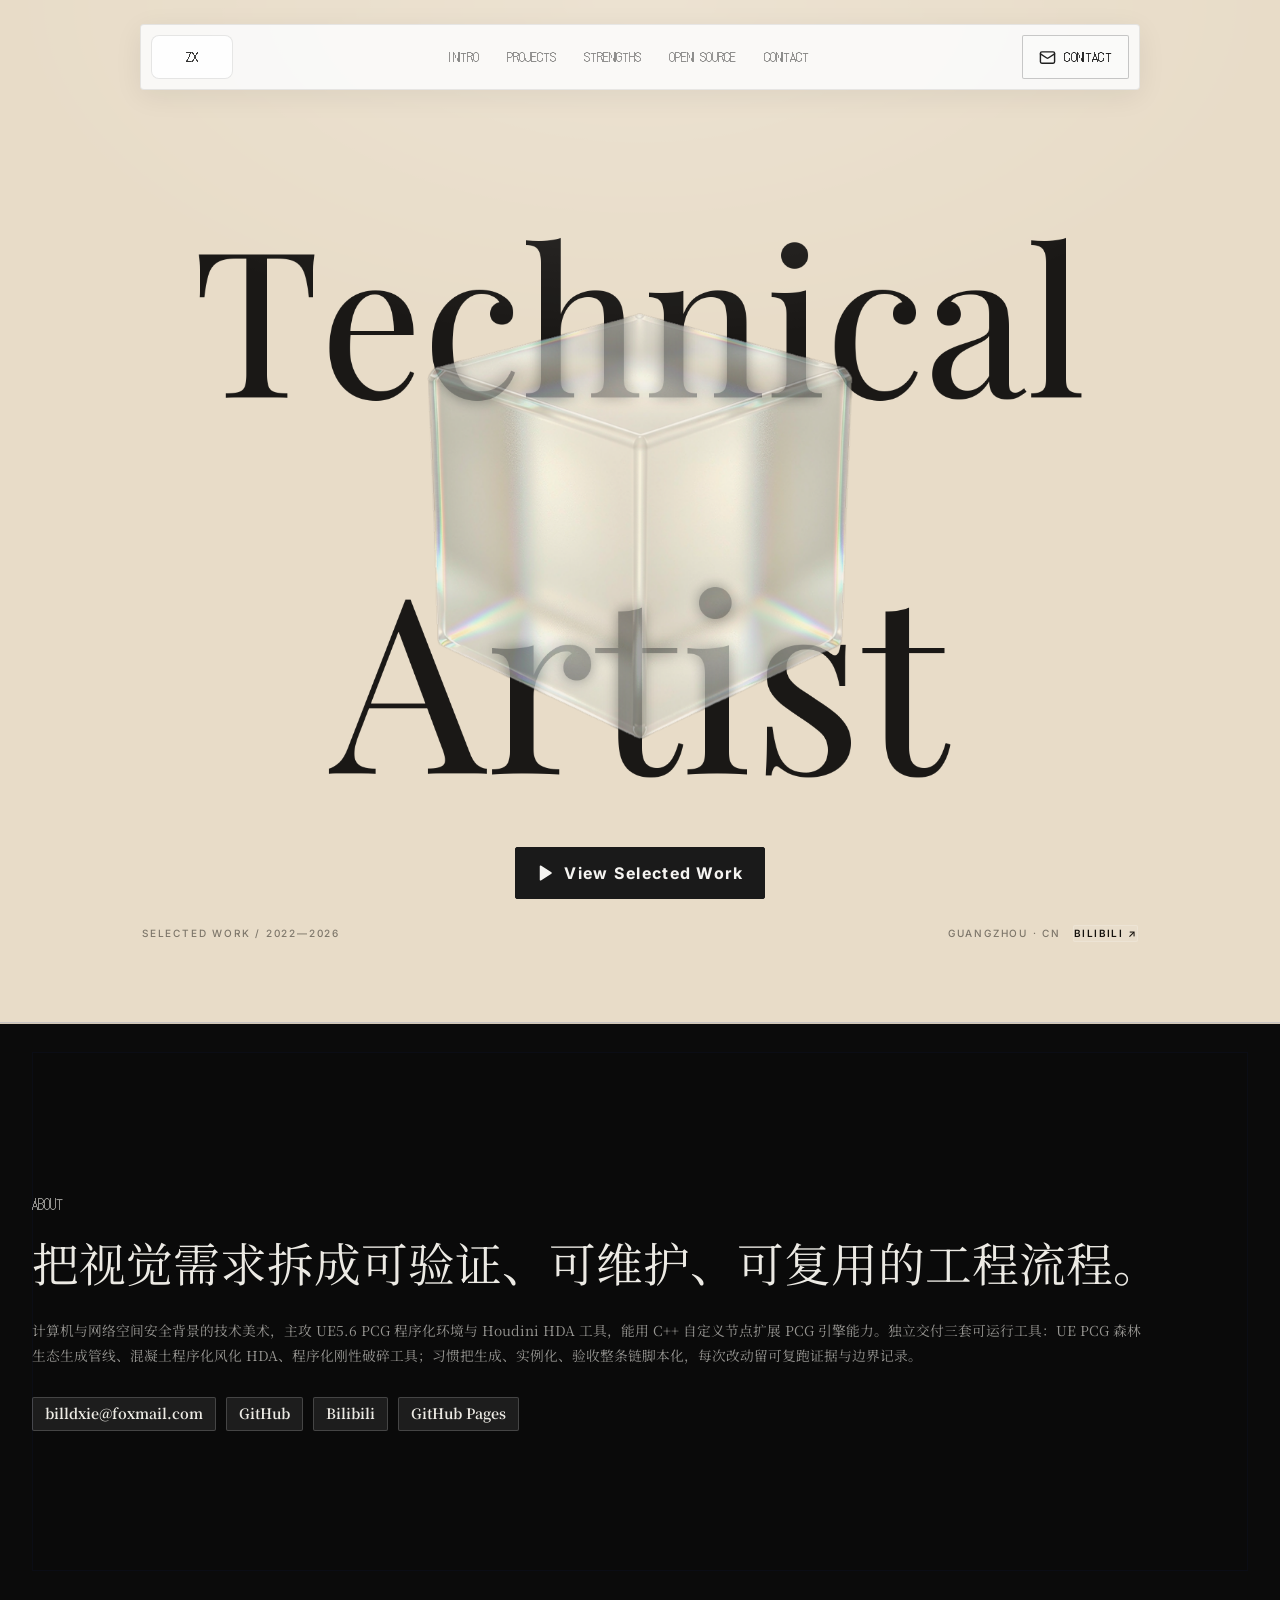
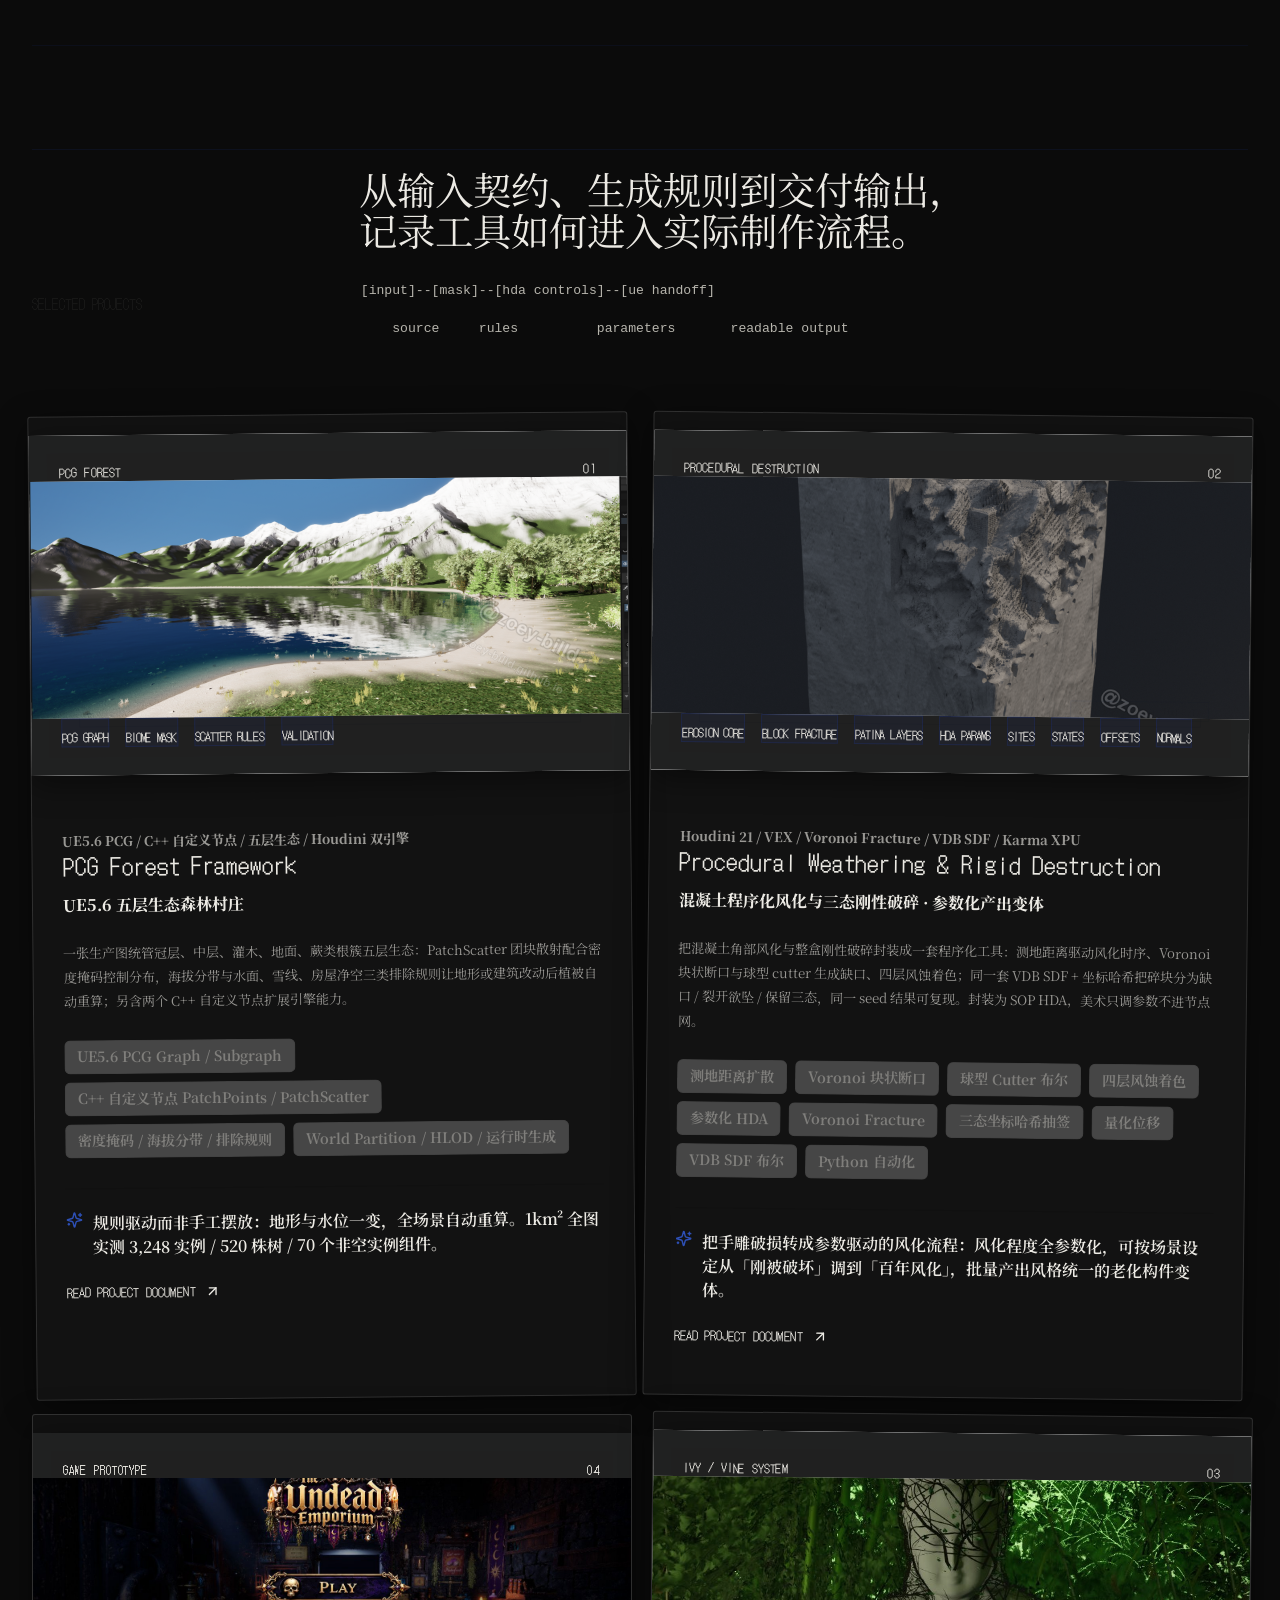
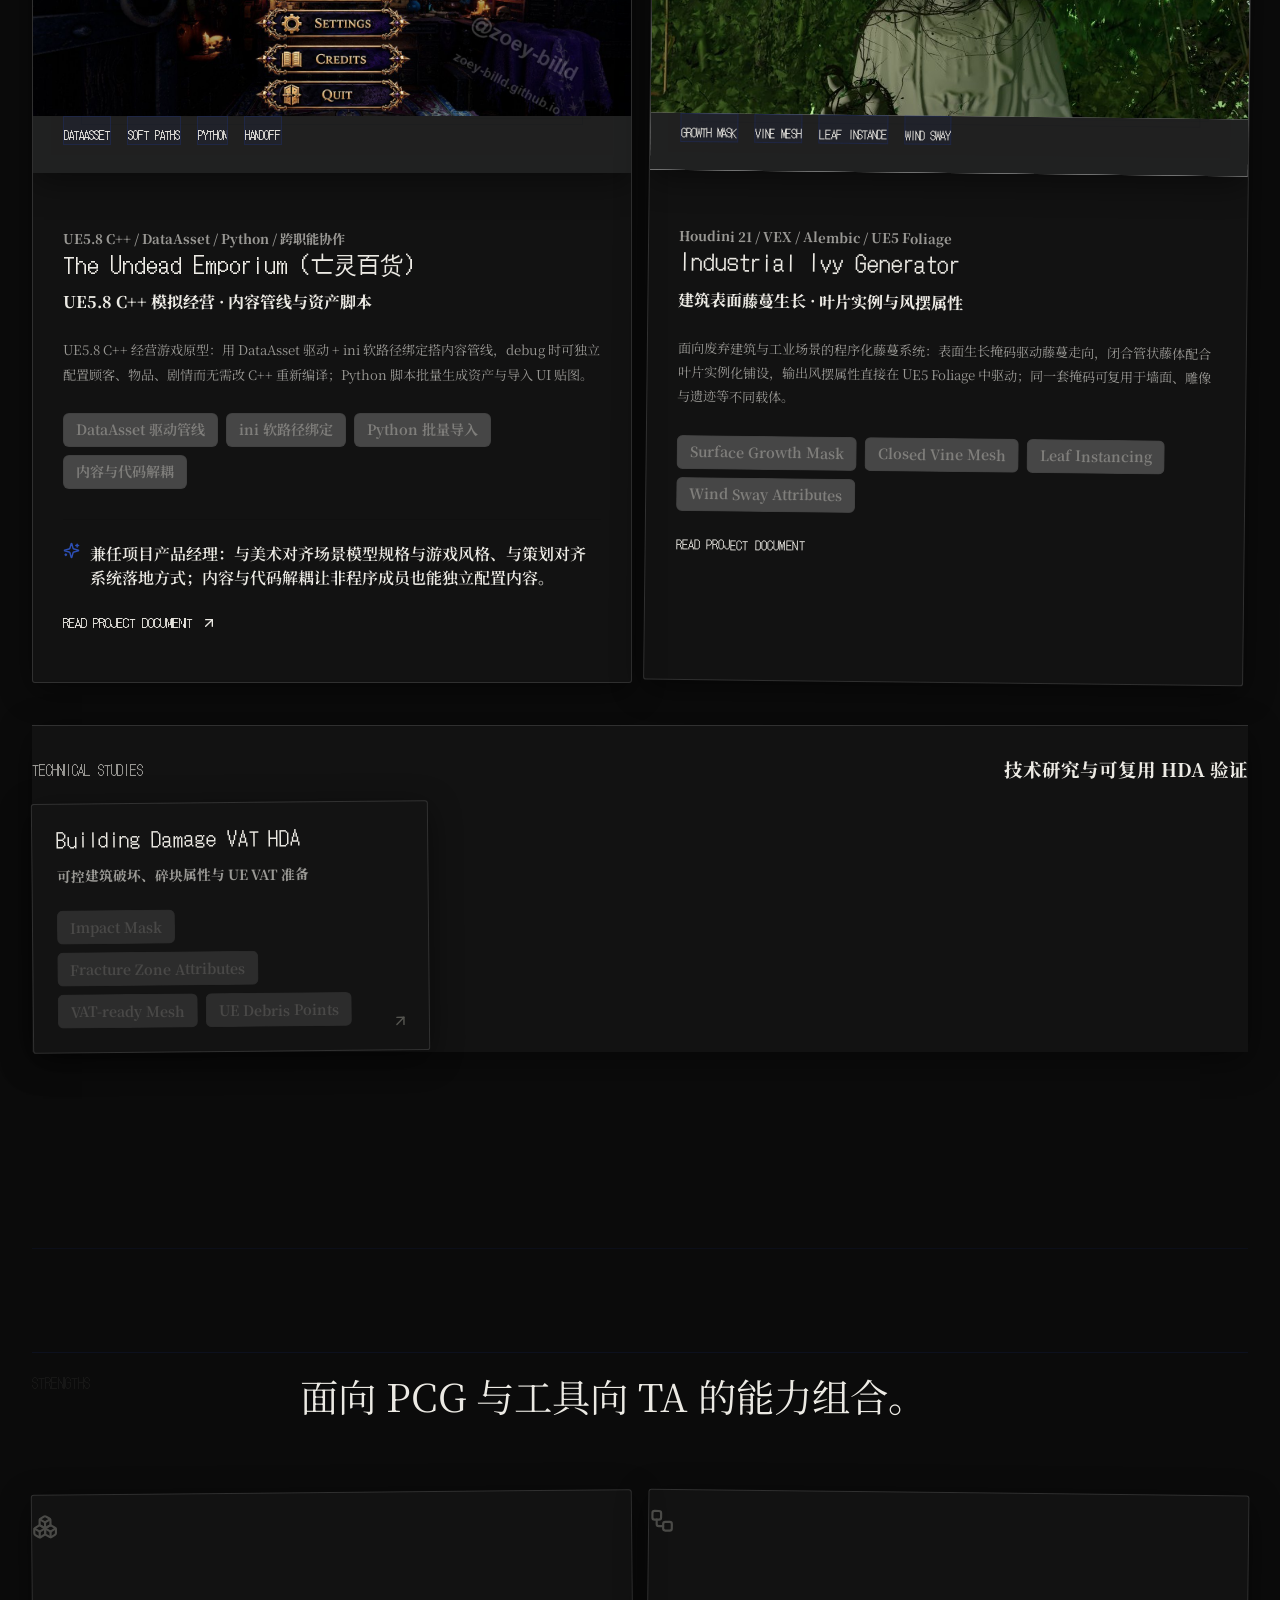
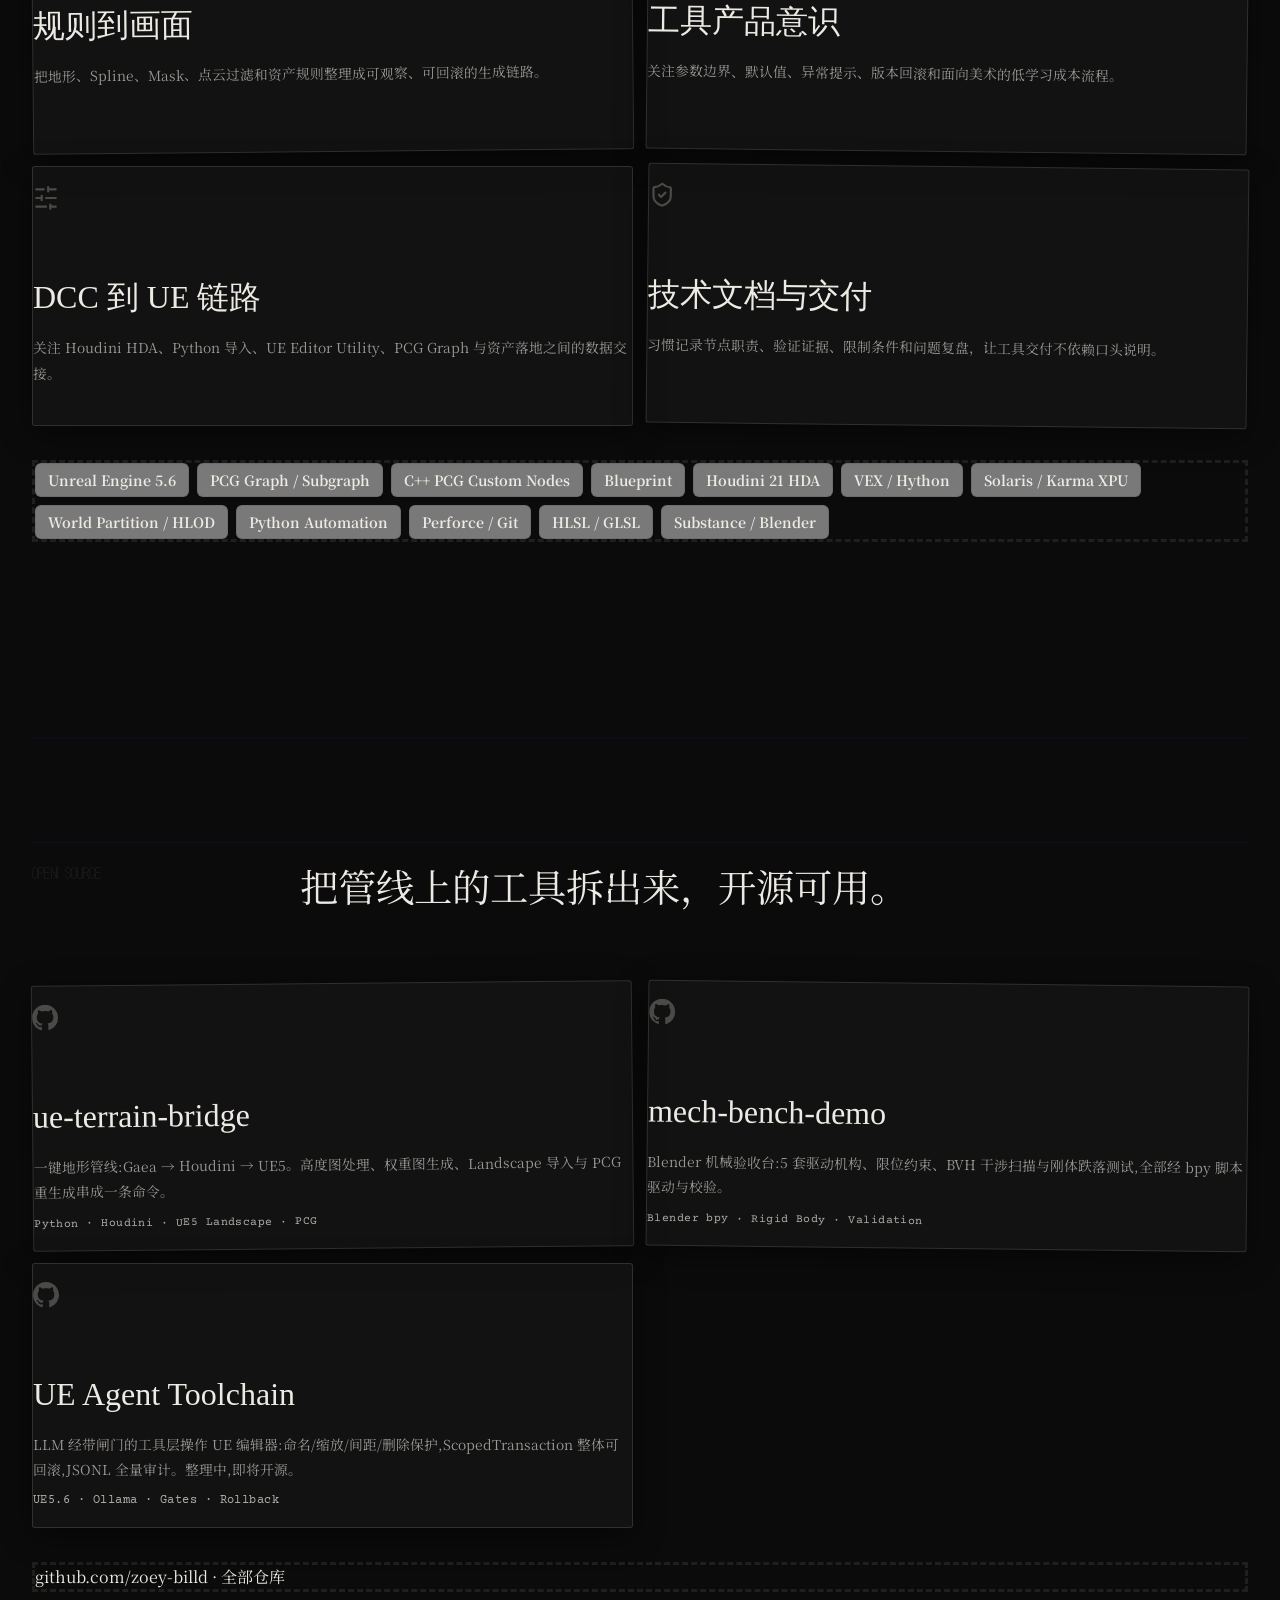
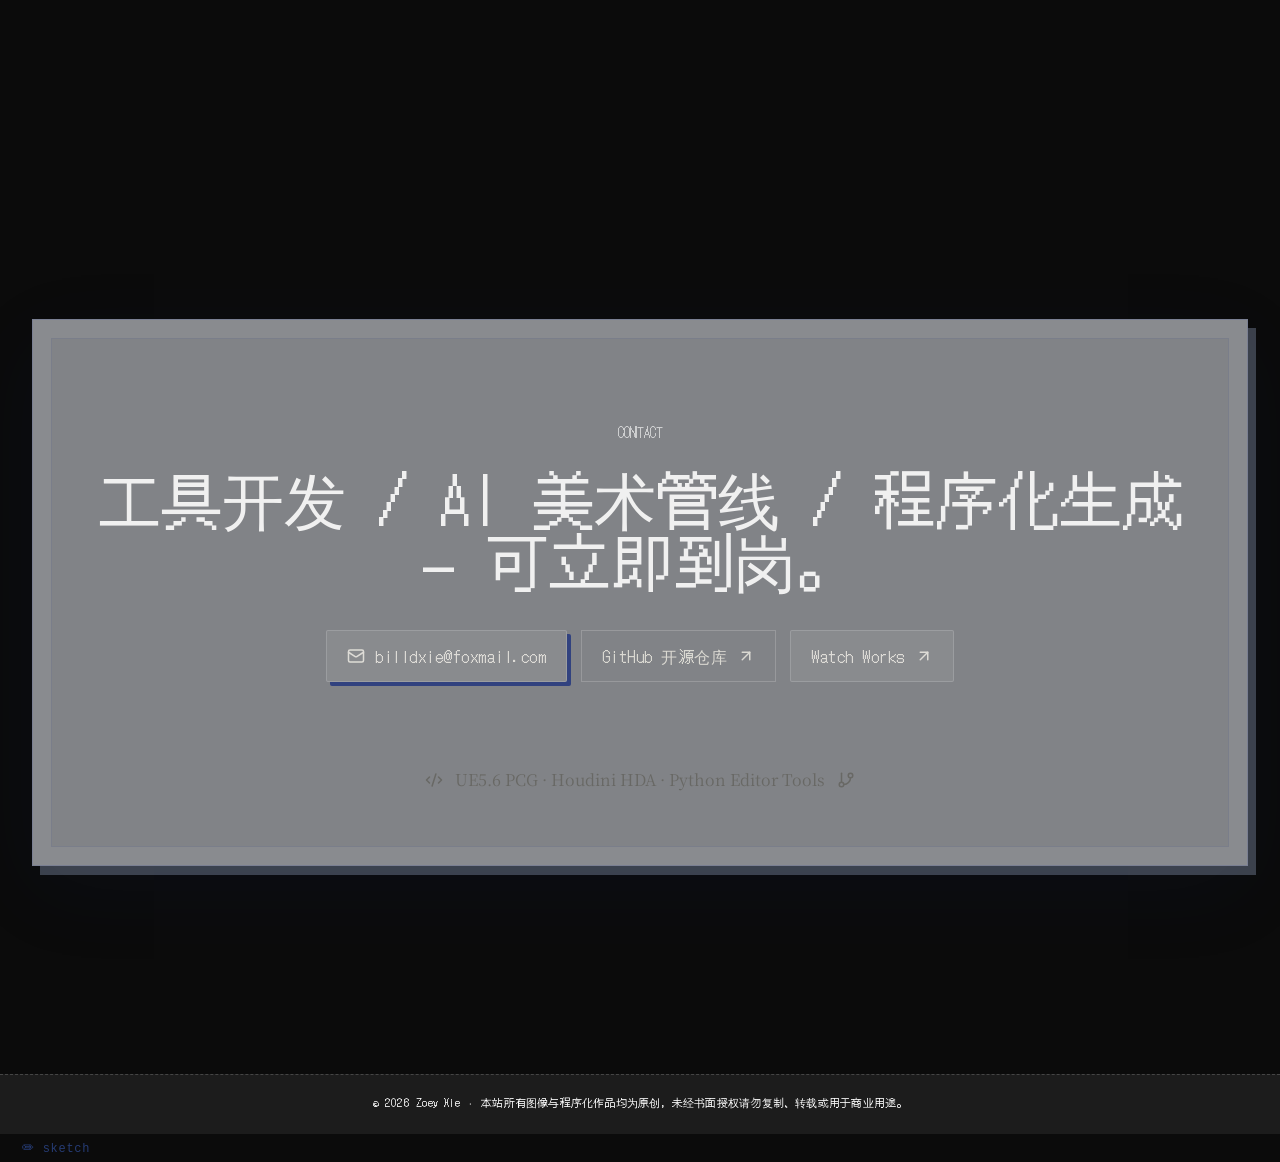
==== commit 705b3b54: "style: v31 black fill bg, black cursor, glass float, nav no-shadow, star removal, contact cn title w" ====
--- a/index.html
+++ b/index.html
@@ -36,7 +36,7 @@
 
     <link rel="stylesheet" crossorigin href="./assets/index-DCW7S8X4.css?v=15">
 
-    <link rel="stylesheet" href="./assets/refresh.css?v=30">
+    <link rel="stylesheet" href="./assets/refresh.css?v=31">
 
   </head>
 
@@ -44,7 +44,7 @@
 
     <div id="root"></div>
 
-    <script src="./assets/refresh.js?v=30"></script>
+    <script src="./assets/refresh.js?v=31"></script>
 
   </body>
 
--- a/assets/refresh.css
+++ b/assets/refresh.css
@@ -1873,3 +1873,108 @@
 .scribble,
 .ascii-watermark,
 .cmyk-bar { display: none !important; }
+
+/* ============================================================
+   v31 标注修改（2026-11-20）
+   ============================================================ */
+/* 1) 导航 Contact 按钮：去掉蓝色硬阴影 + icon/字体改黑 */
+.nav-contact,
+.nav-contact:focus,
+.nav-contact:hover,
+body .nav-contact {
+  box-shadow: none !important;
+  -webkit-box-shadow: none !important;
+  text-shadow: none !important;
+  color: #111 !important;
+  background: #fafaf9 !important;
+  border: 1px solid rgba(0,0,0,.22) !important;
+}
+.nav-contact svg,
+.nav-contact svg * {
+  color: #111 !important;
+  stroke: #111 !important;
+  fill: none !important;
+}
+.nav-contact svg path[fill]:not([fill="none"]) { fill: #111 !important; }
+
+/* 2) 光标：蓝色四角星 -> 黑色像素鼠标箭头（CSS 光标，隐藏原跟随星） */
+.cinnamon-cursor,
+.cursor-dot,
+.cursor-ring,
+.snowflake-burst { display: none !important; }
+html, body, a, button, [role="button"] {
+  cursor: url("data:image/svg+xml;utf8,%3Csvg xmlns='http://www.w3.org/2000/svg' width='24' height='24' viewBox='0 0 24 24'%3E%3Cpath d='M2 1 L2 19 L7 14 L11 22 L14 20 L10 13 L18 12 Z' fill='%23111' stroke='%23fff' stroke-width='1.2'/%3E%3C/svg%3E") 2 1, auto !important;
+}
+
+/* 3) 冰块轻微动效：缓慢上下浮动 + 微旋转（不影响字层对齐） */
+@keyframes edGlassFloat {
+  0%, 100% { transform: translateY(0px) rotate(0deg); }
+  50%      { transform: translateY(-7px) rotate(0.4deg); }
+}
+.ed-hero-on .ed-hero-glass {
+  animation: edGlassFloat 7s ease-in-out infinite !important;
+  will-change: transform;
+}
+
+/* 4) 内容区背景：去掉平铺点阵图，改纯黑填充 */
+body {
+  background-color: #0b0b0b !important;
+  background-image: none !important;
+}
+
+/* 5) 深蓝星星装饰彻底隐藏（wc-star / collage 等） */
+.wc-star, .wc-frag, .webcore-decor, .collage-star, .collage-deco,
+[class*="star-deco"], [class*="Star"], [class*="deco-star"] { display: none !important; }
+
+/* 6) 联系区字体改纯白：eyebrow / 大标题 / 版权行 */
+body .contact-inner .eyebrow,
+body .contact-inner h2,
+body .contact-inner h2 *,
+.contact-inner h2 span,
+.zc-copyright-inner,
+.zc-copyright-inner span {
+  color: #ffffff !important;
+  text-shadow: none !important;
+}
+.zc-copyright { border-top-color: rgba(255,255,255,.18) !important; }
+
+/* —— 深蓝星星真身：cinnamon-watermark(550px固定水印) + snowflake-layer —— */
+.cinnamon-watermark,
+.cinnamon-watermark::before,
+.cinnamon-watermark::after,
+.snowflake-layer,
+.snowflake-layer * { display: none !important; visibility: hidden !important; }
+
+/* —— 详情页文字适配纯黑底（背景改黑的配套）：深色标题 -> 浅色 —— */
+.article-wrap,
+.article-hero h1,
+.article-hero h2,
+.article-body h3,
+.article-media-heading h3,
+.article-media-heading .eyebrow,
+.article-summary-panel h3,
+.back-link {
+  color: #eceae4 !important;
+  text-shadow: none !important;
+}
+.article-hero h2,
+.back-link { color: #b7b5ad !important; }
+/* 图库容器 + summary 面板 -> 深色卡片（黑底配套） */
+.article-media-gallery,
+.media-gallery-grid,
+.article-summary-panel,
+.media-gallery-item,
+.media-gallery-item .media-asset {
+  background: #141414 !important;
+  color: #eceae4 !important;
+  border-color: rgba(255,255,255,.12) !important;
+}
+.media-gallery-item figcaption,
+.article-media-heading p { color: #b7b5ad !important; }
+
+/* —— 详情页 hero 描述段落：兜底改浅（之前探测是浅色但截图偏深，提高优先级）—— */
+.article-title-block > p,
+.article-hero .article-title-block p {
+  color: #c8c6bf !important;
+  text-shadow: none !important;
+}
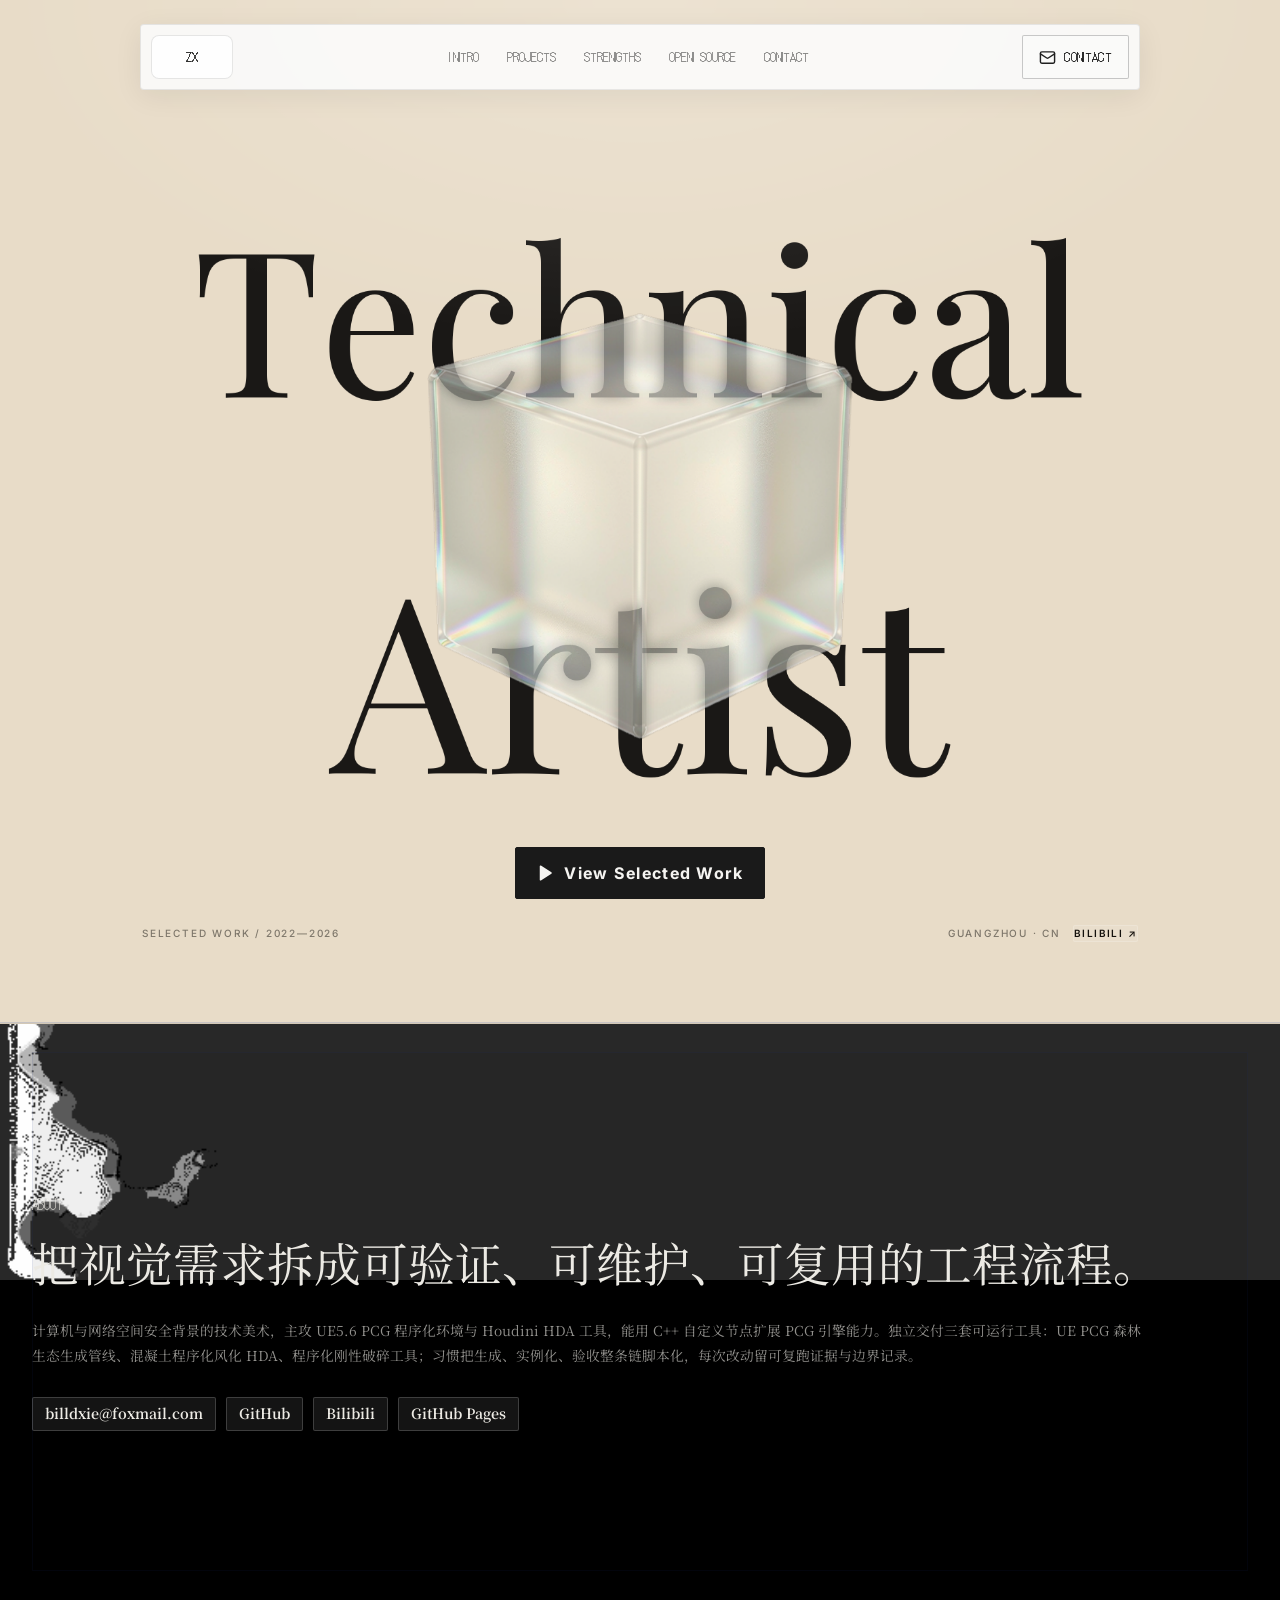
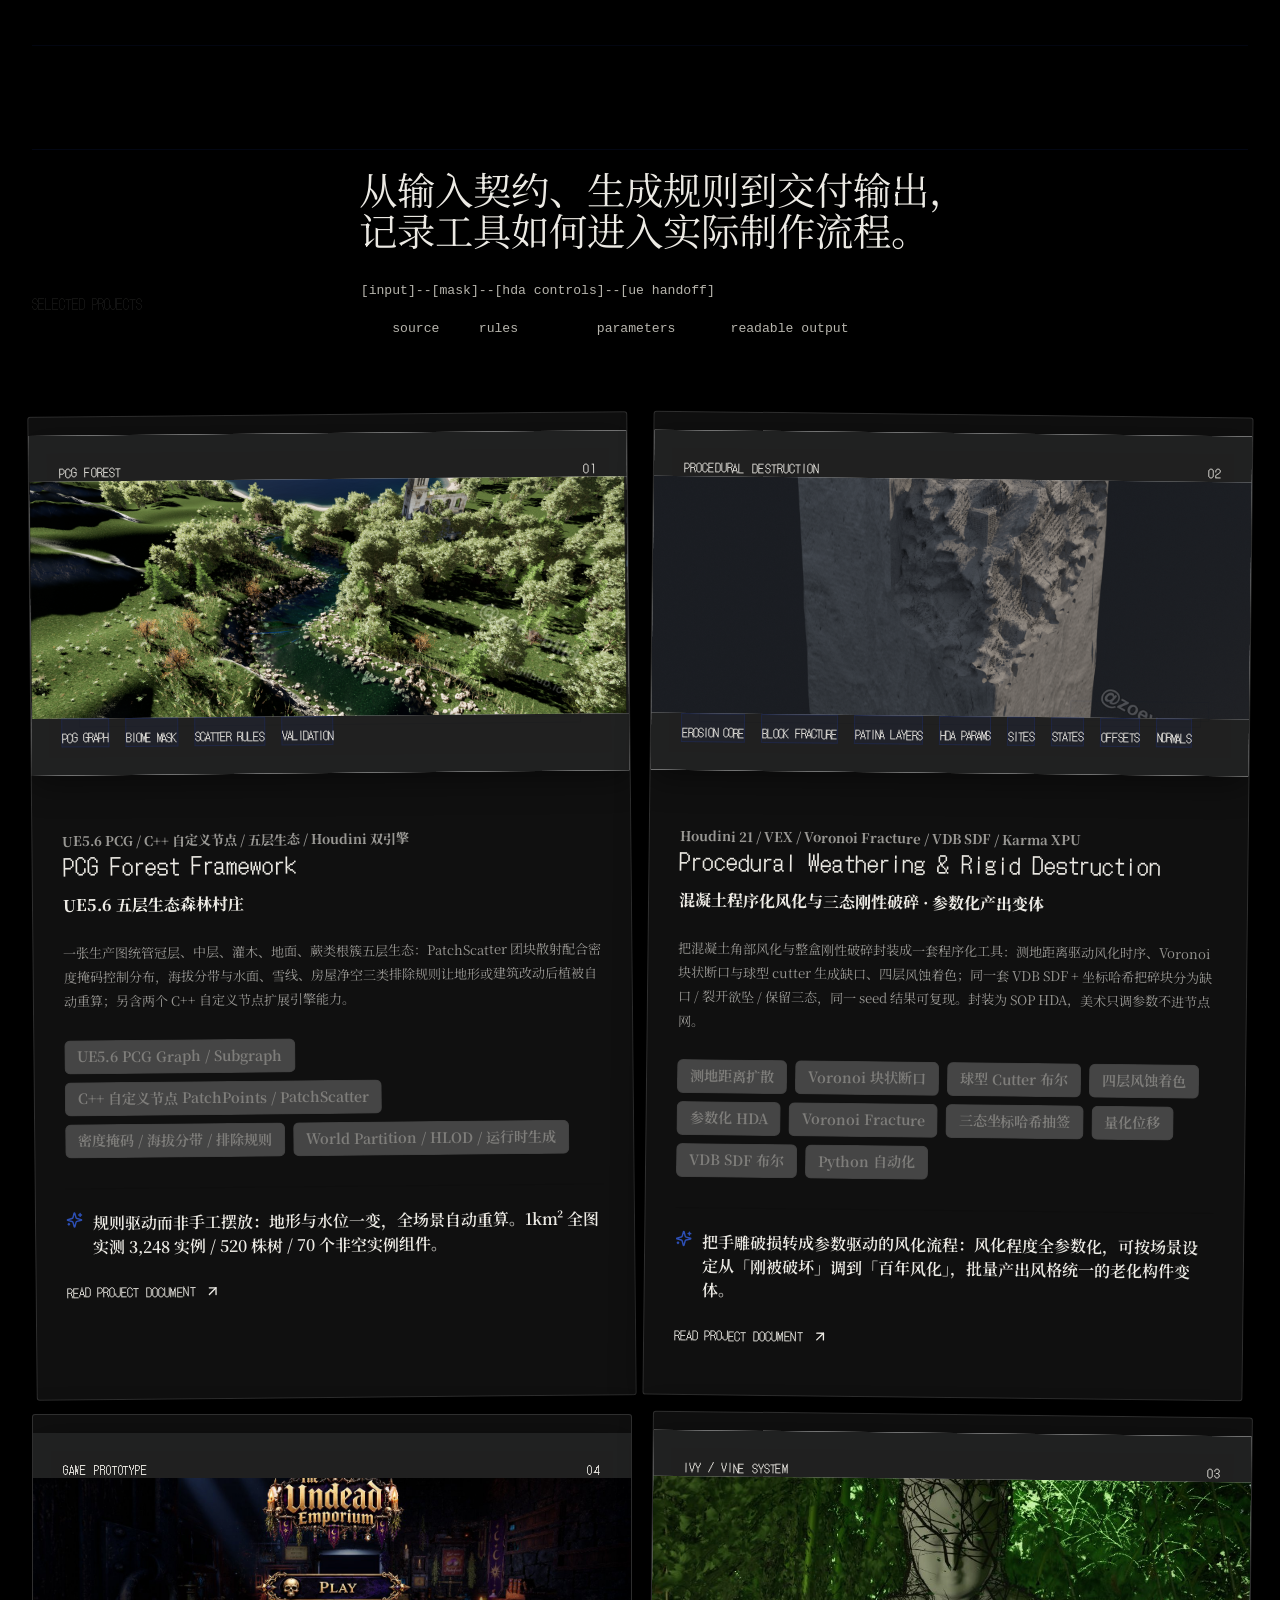
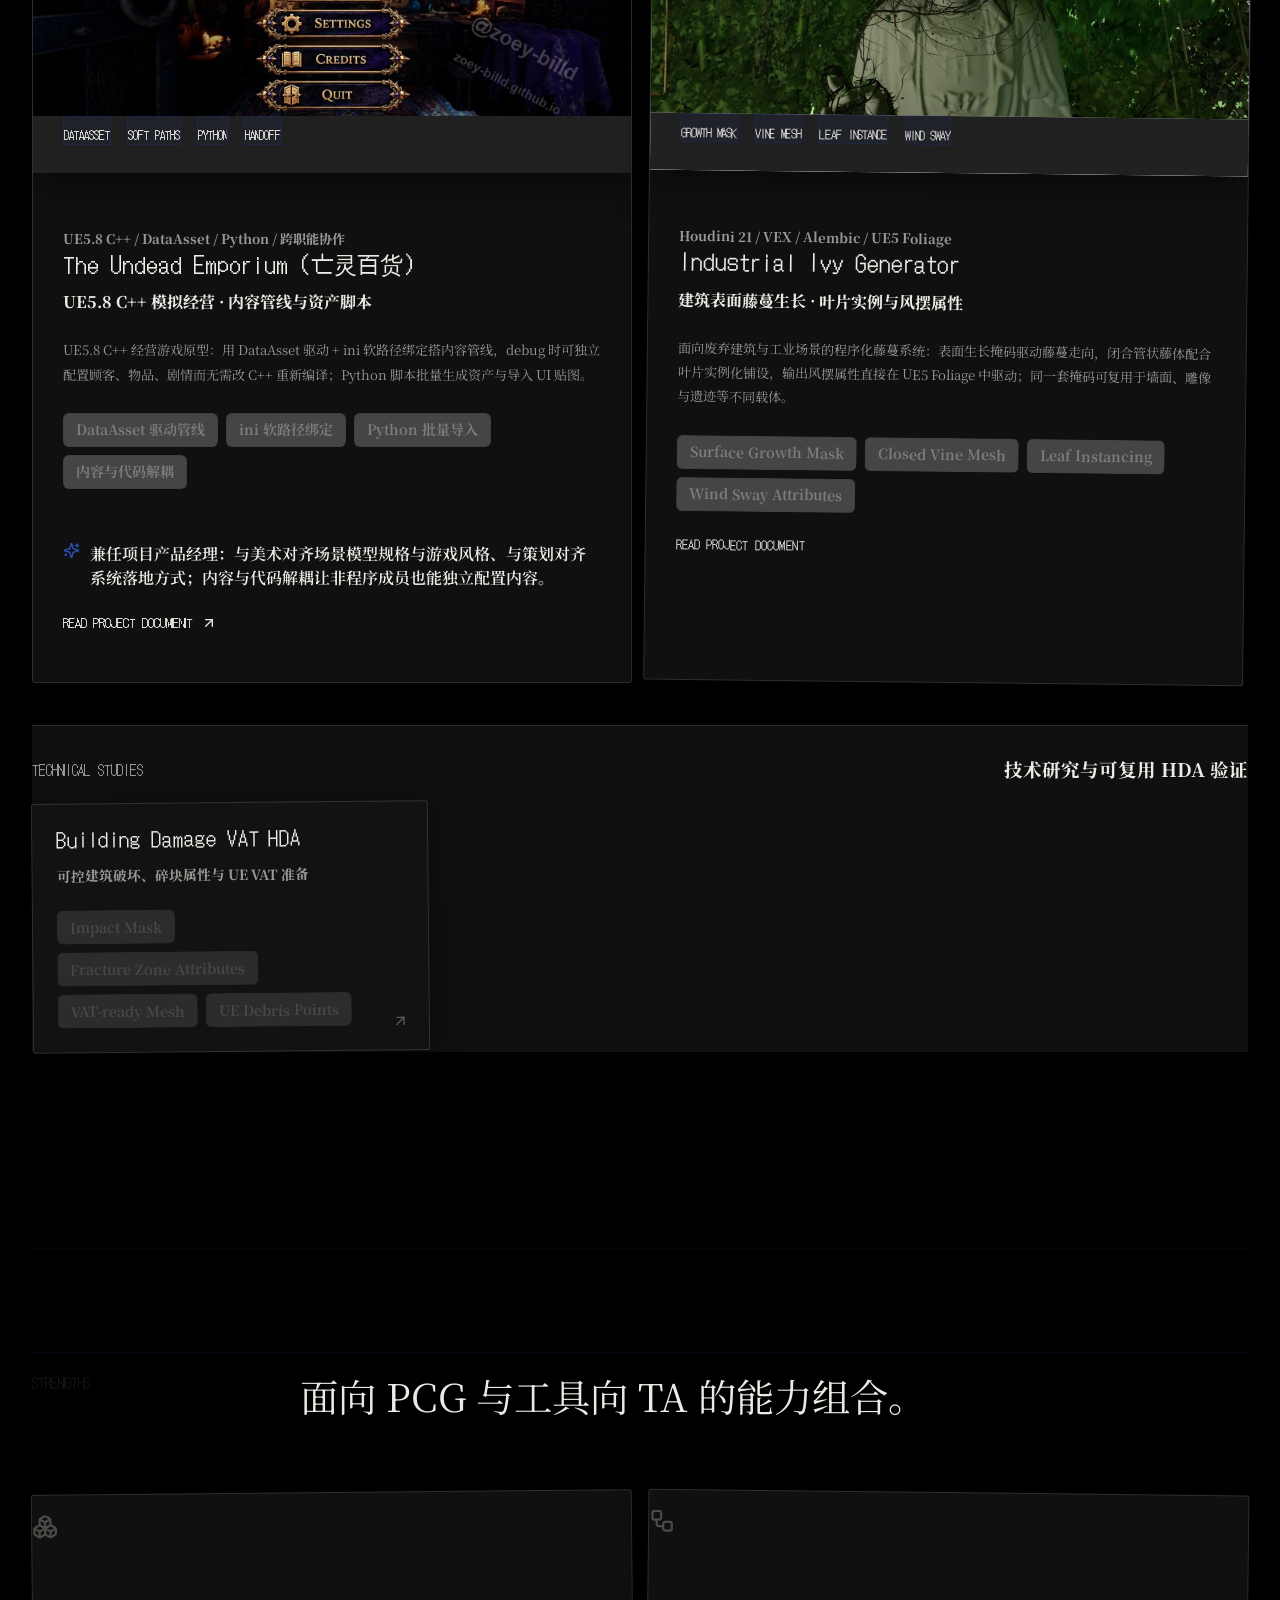
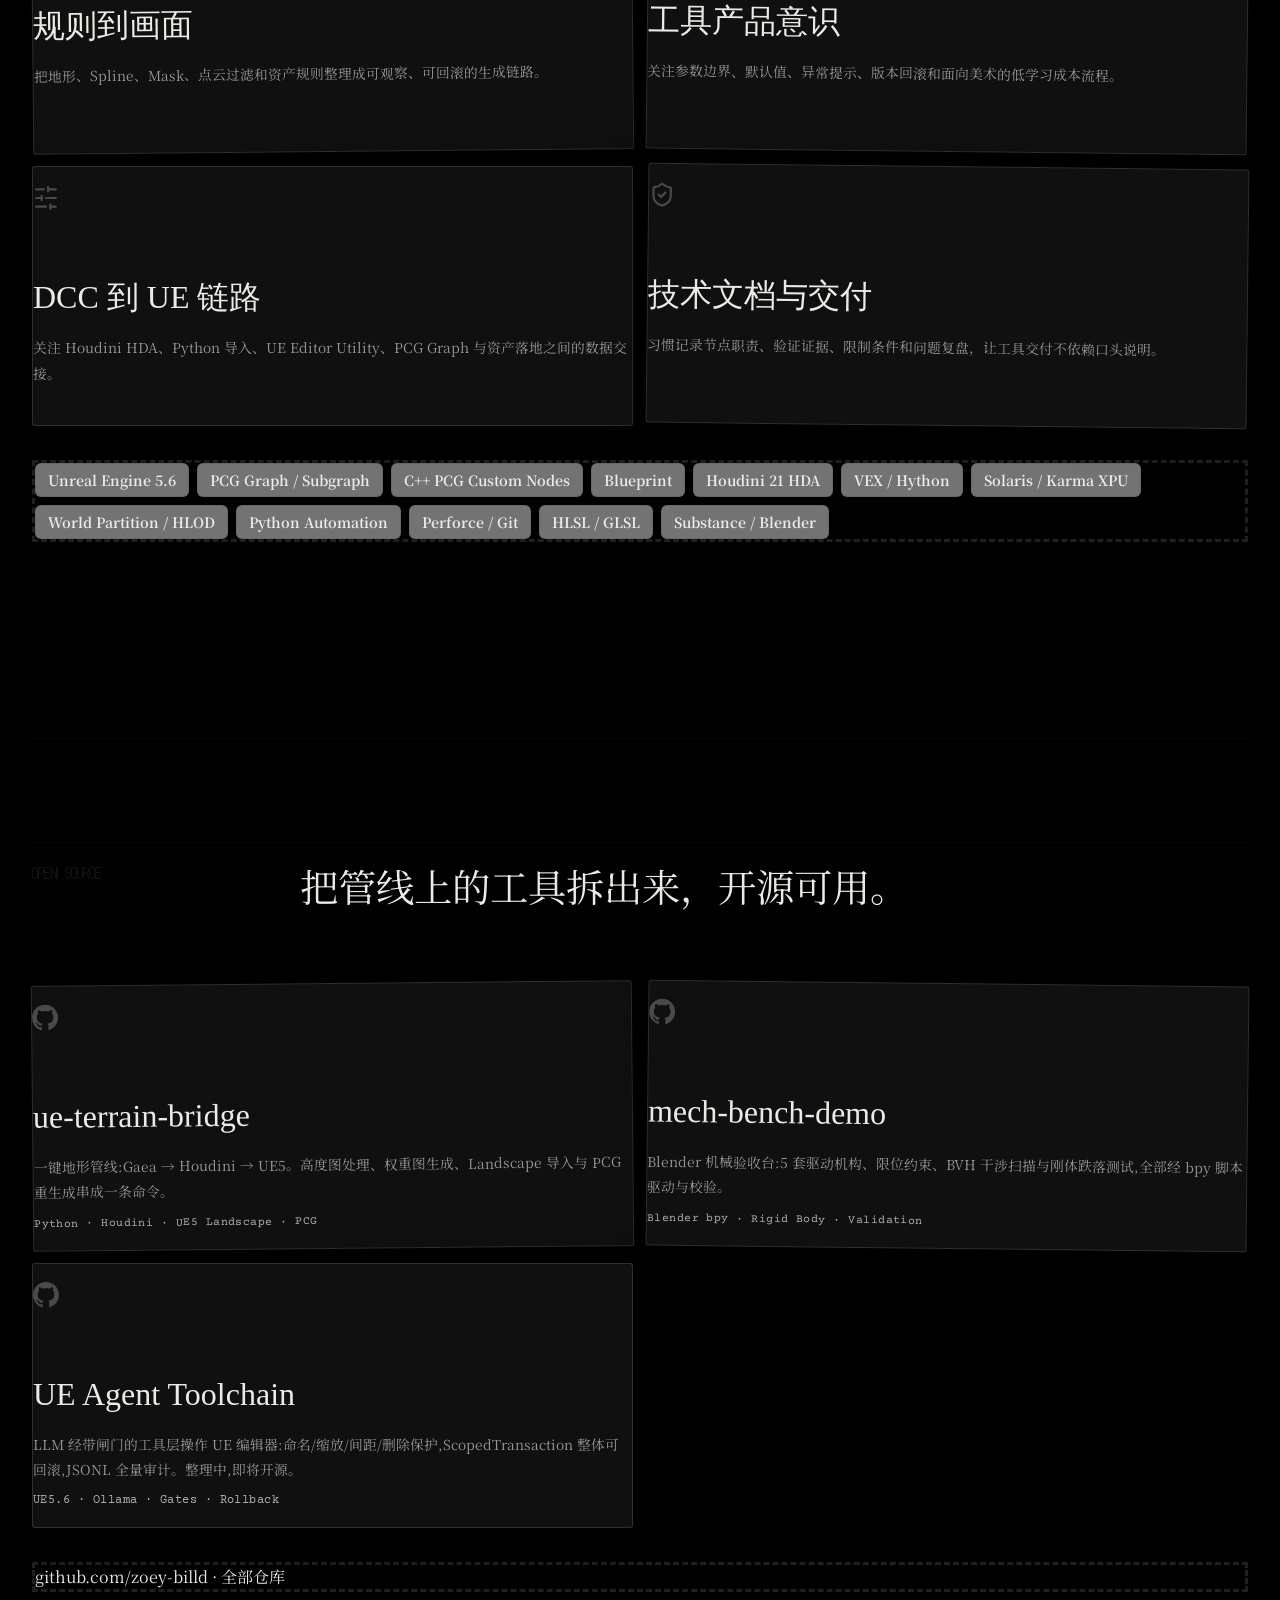
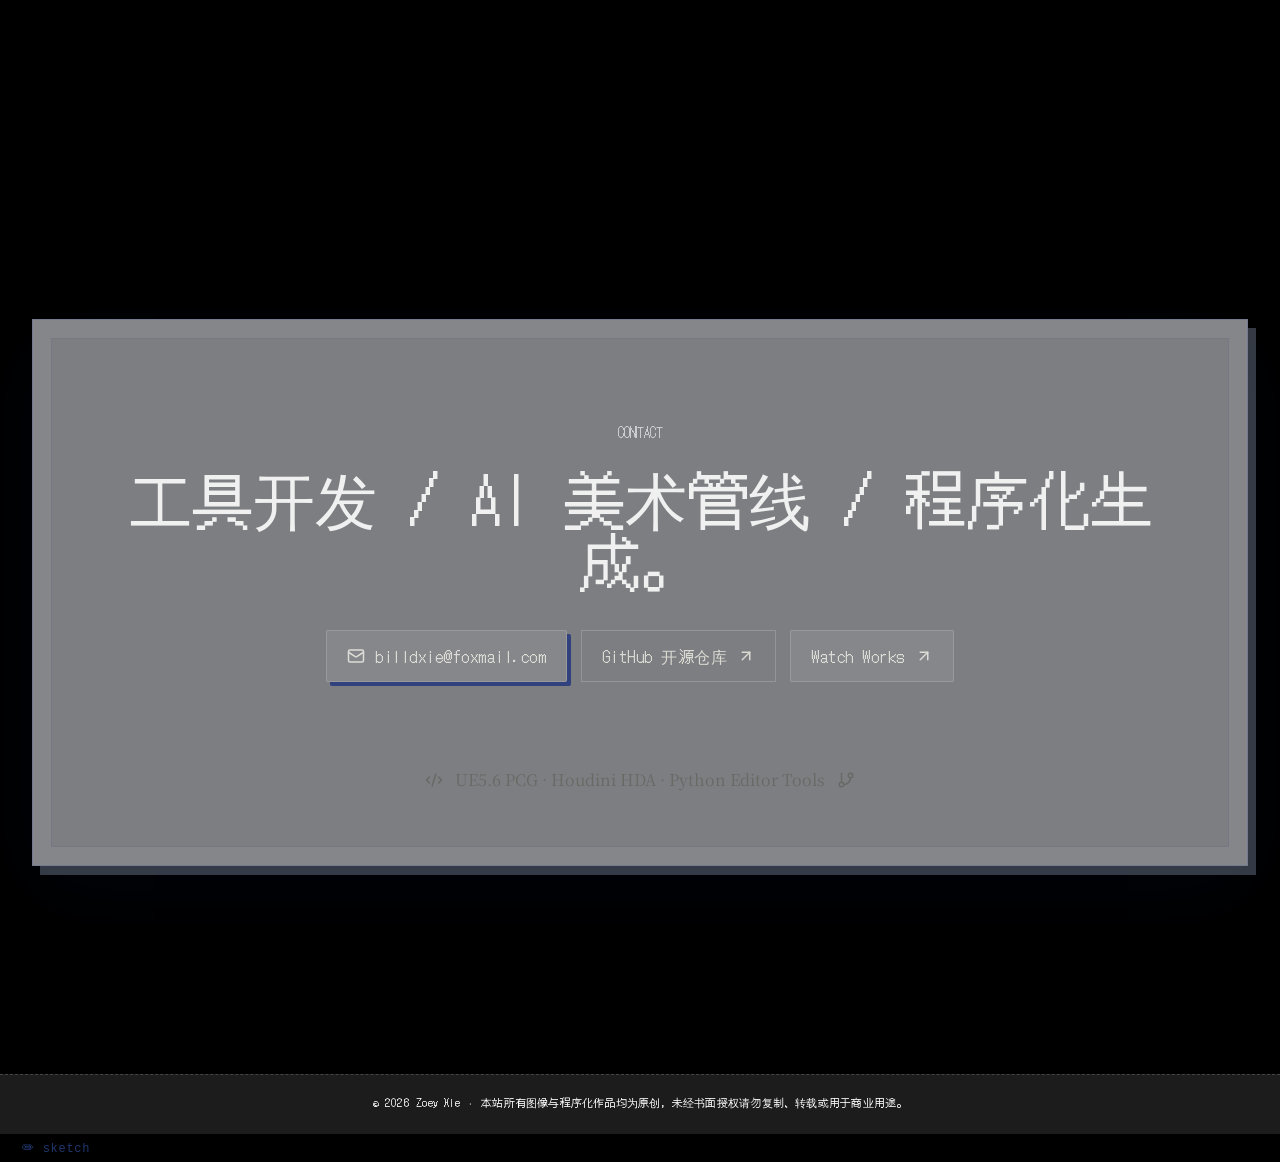
==== commit 17bde57b: "style: ivy reveal fix, pcg card cover swap, glass mouse parallax, trim title, map bg stretch" ====
--- a/index.html
+++ b/index.html
@@ -36,7 +36,7 @@
 
     <link rel="stylesheet" crossorigin href="./assets/index-DCW7S8X4.css?v=15">
 
-    <link rel="stylesheet" href="./assets/refresh.css?v=31">
+    <link rel="stylesheet" href="./assets/refresh.css?v=32">
 
   </head>
 
@@ -44,7 +44,7 @@
 
     <div id="root"></div>
 
-    <script src="./assets/refresh.js?v=31"></script>
+    <script src="./assets/refresh.js?v=32"></script>
 
   </body>
 
--- a/assets/refresh.css
+++ b/assets/refresh.css
@@ -1978,3 +1978,32 @@
   color: #c8c6bf !important;
   text-shadow: none !important;
 }
+
+/* ============================================================
+   v32 标注修正（2026-11-20 第二轮）
+   ============================================================ */
+/* 1) 冰块交互：去掉自动浮动，改为鼠标视差（JS 控制 transform）+ hover 提亮 */
+.ed-hero-on .ed-hero-glass {
+  animation: none !important;
+  transition: filter .4s ease, transform .25s ease-out !important;
+  will-change: transform;
+}
+.ed-hero-on .ed-hero-glass:hover { filter: brightness(1.07) !important; }
+
+/* 2) 藤蔓卡可见性兜底：注入卡拿不到 bundle 的 is-revealed 时机也会显示 */
+.project-card-ivy {
+  opacity: 1 !important;
+  transform: none !important;
+  transition: none !important;
+}
+
+/* 3) 背景改回点阵地图图：宽度 100% 自适应拉伸、顶部对齐、不重复，
+      页面比图长时用黑色延伸（body 底色黑） */
+body {
+  background-color: #000 !important;
+  background-image: url("./bg/map-dot-matrix.png") !important;
+  background-repeat: no-repeat !important;
+  background-size: 100% auto !important;
+  background-position: top center !important;
+  background-attachment: scroll !important;
+}
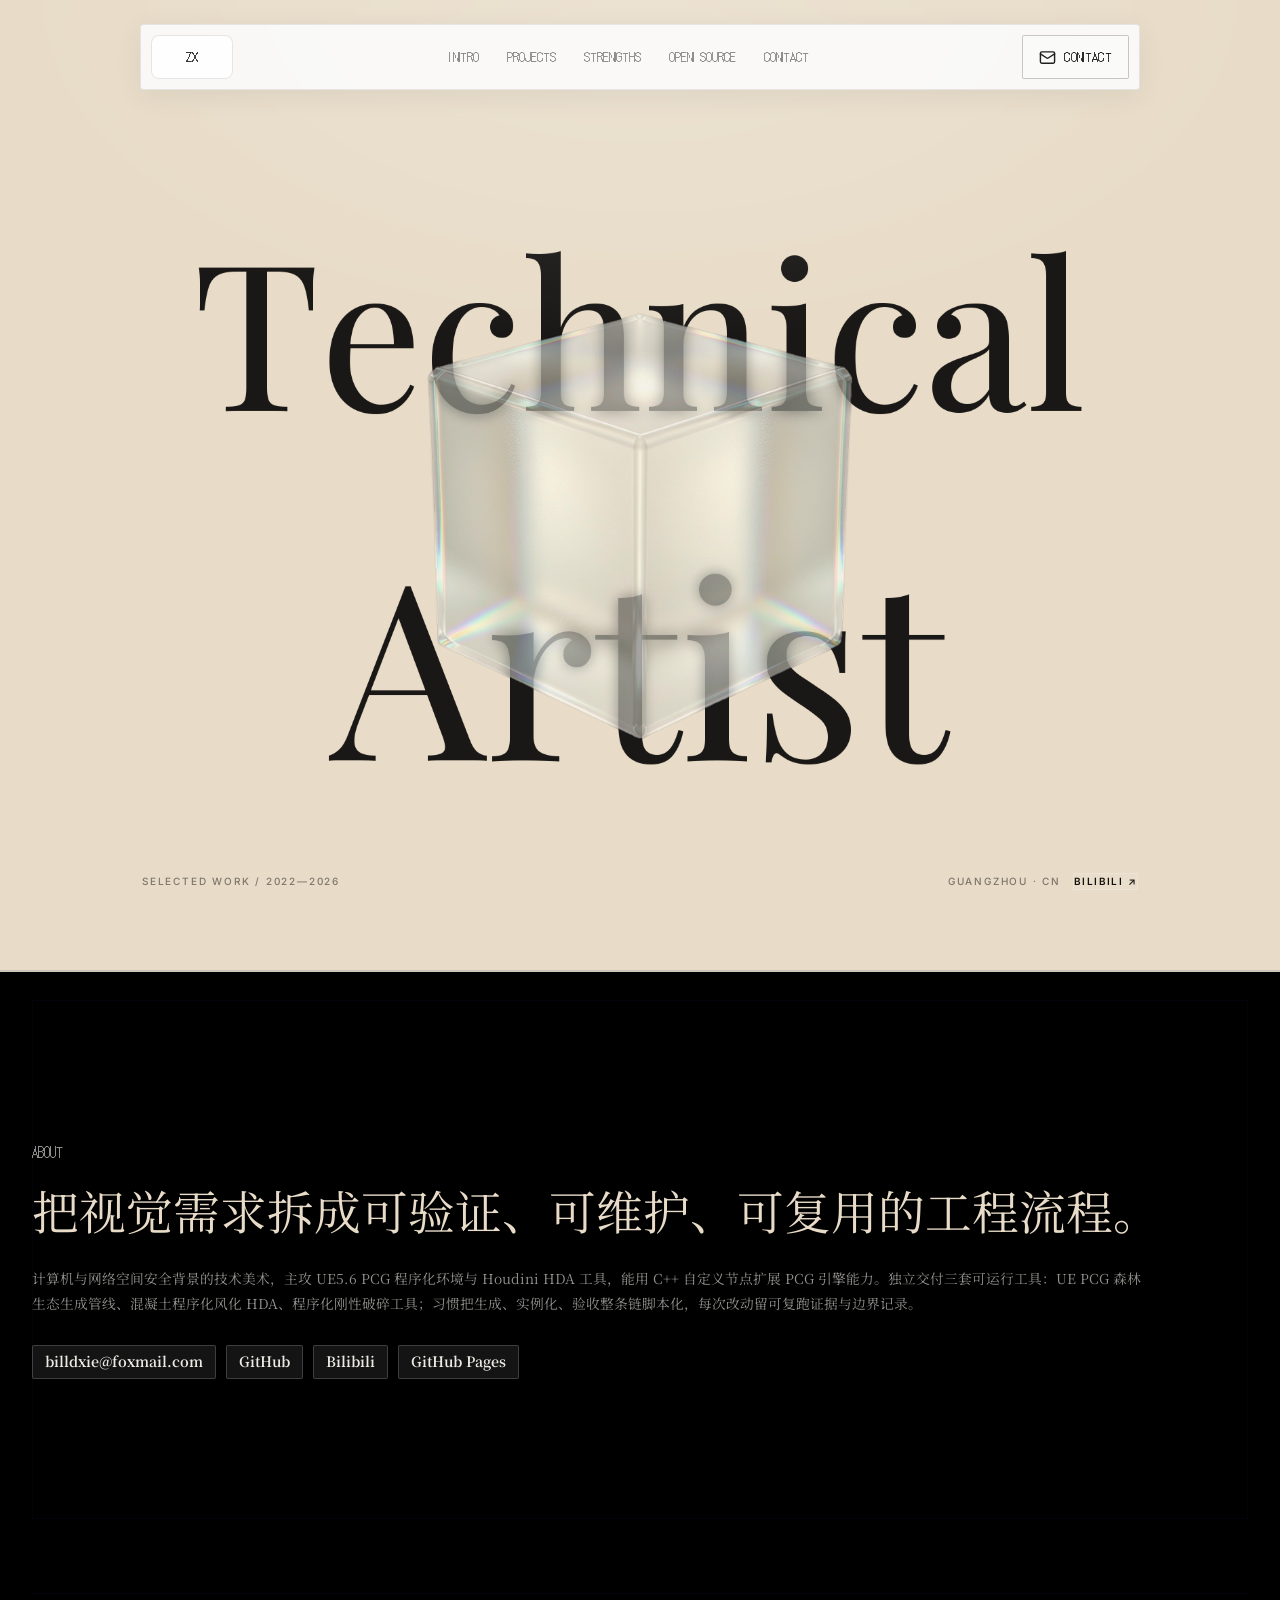
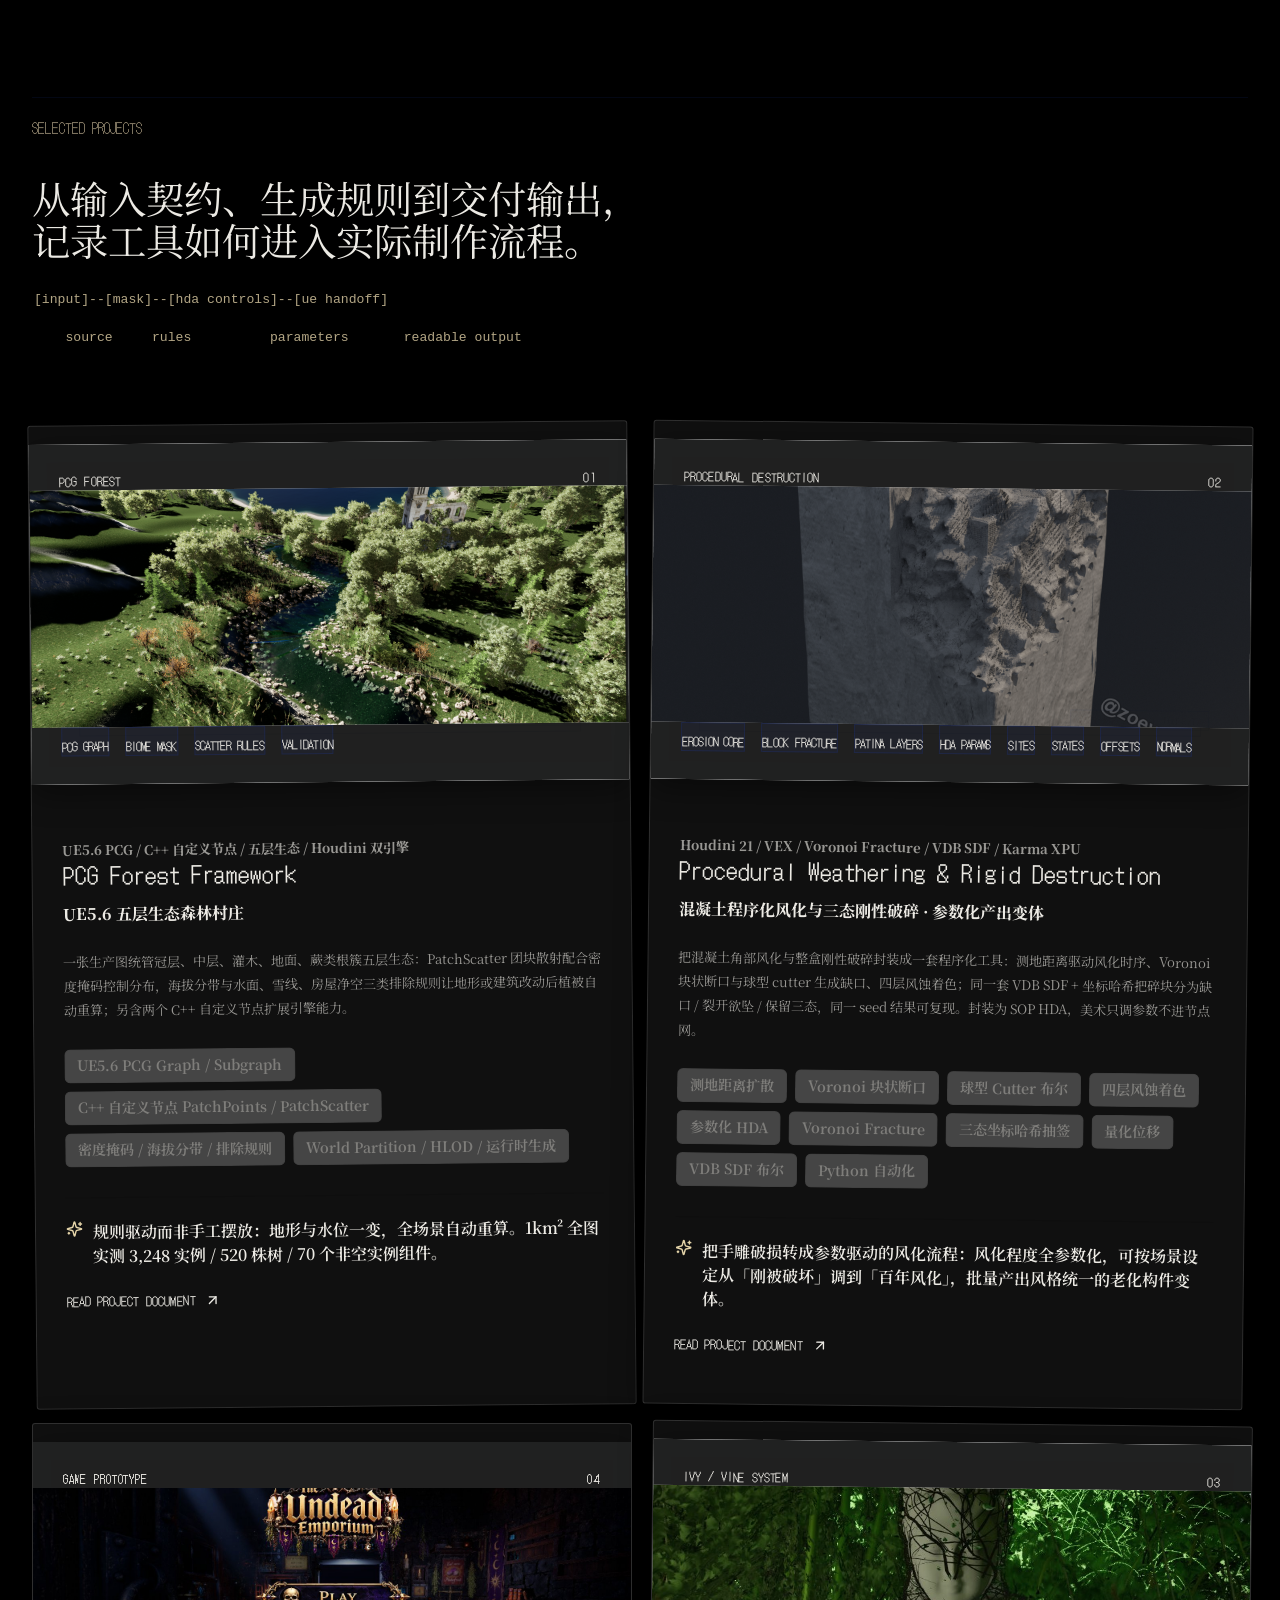
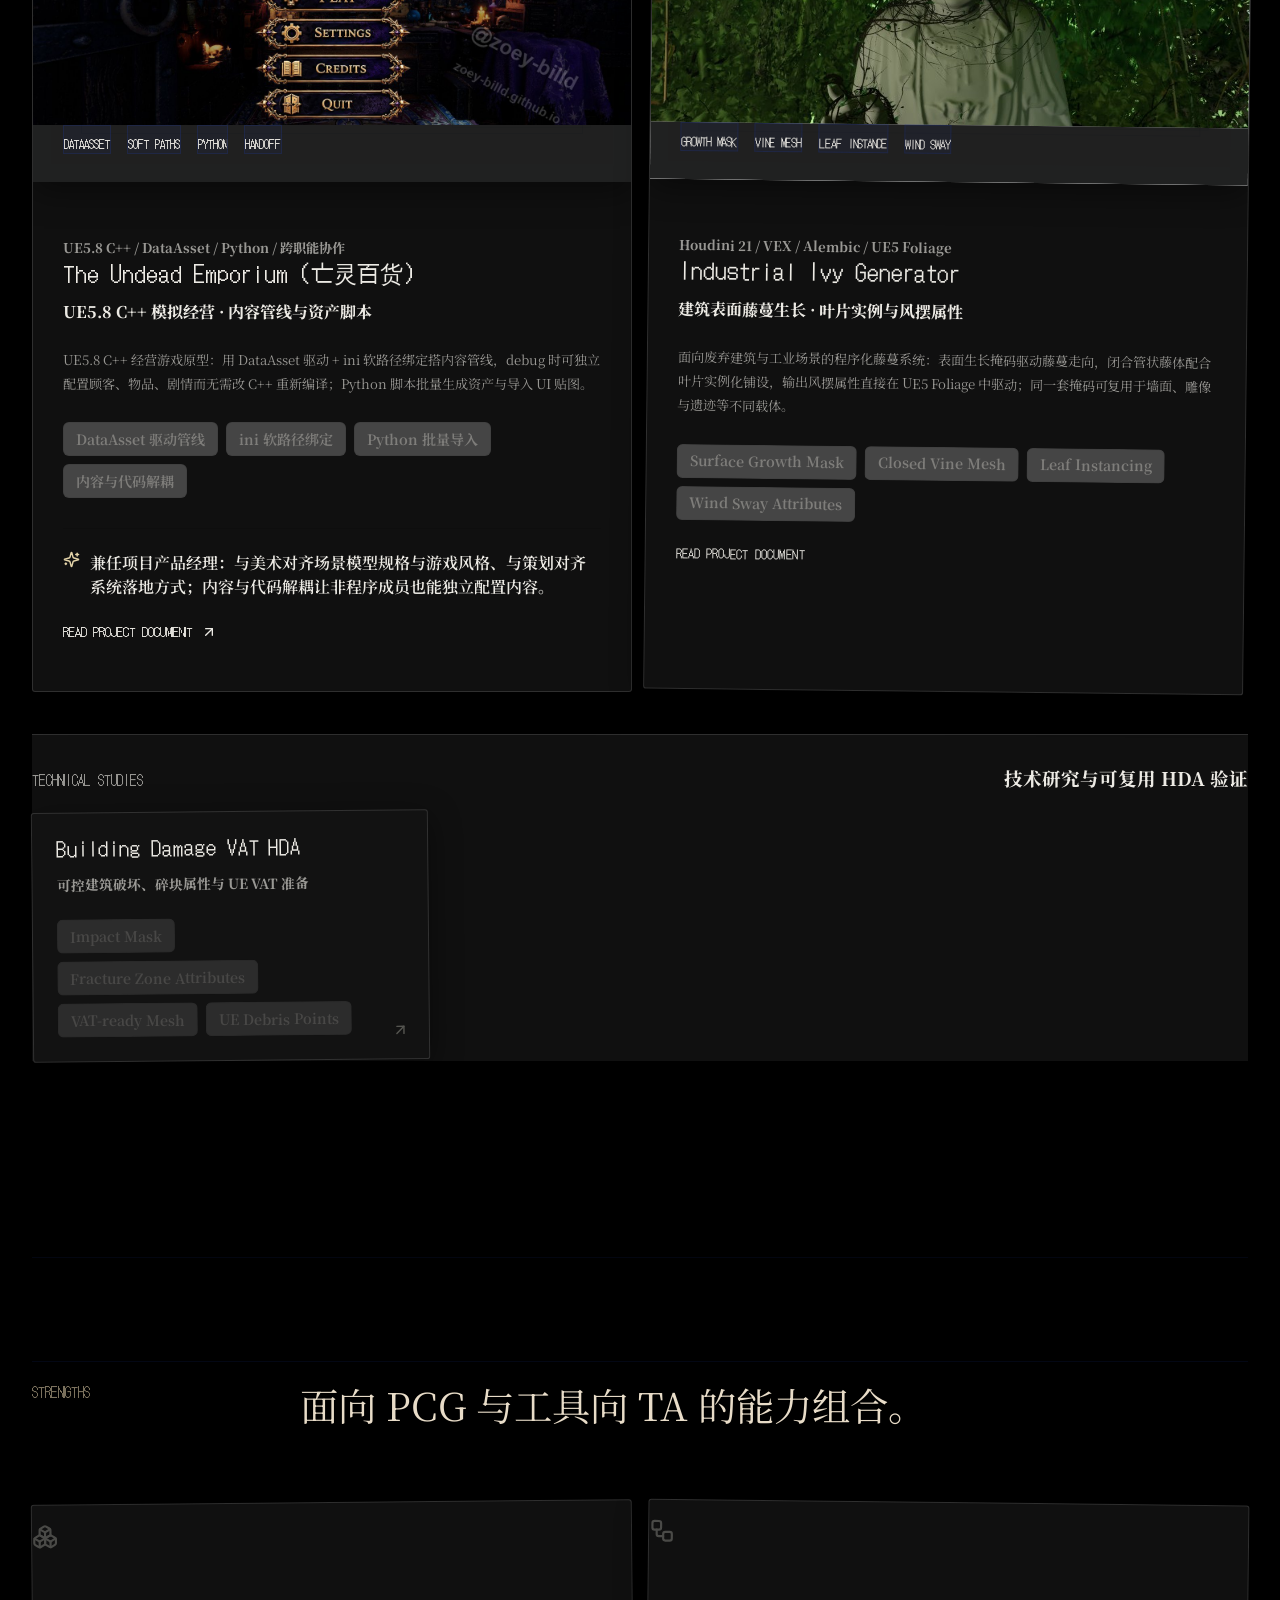
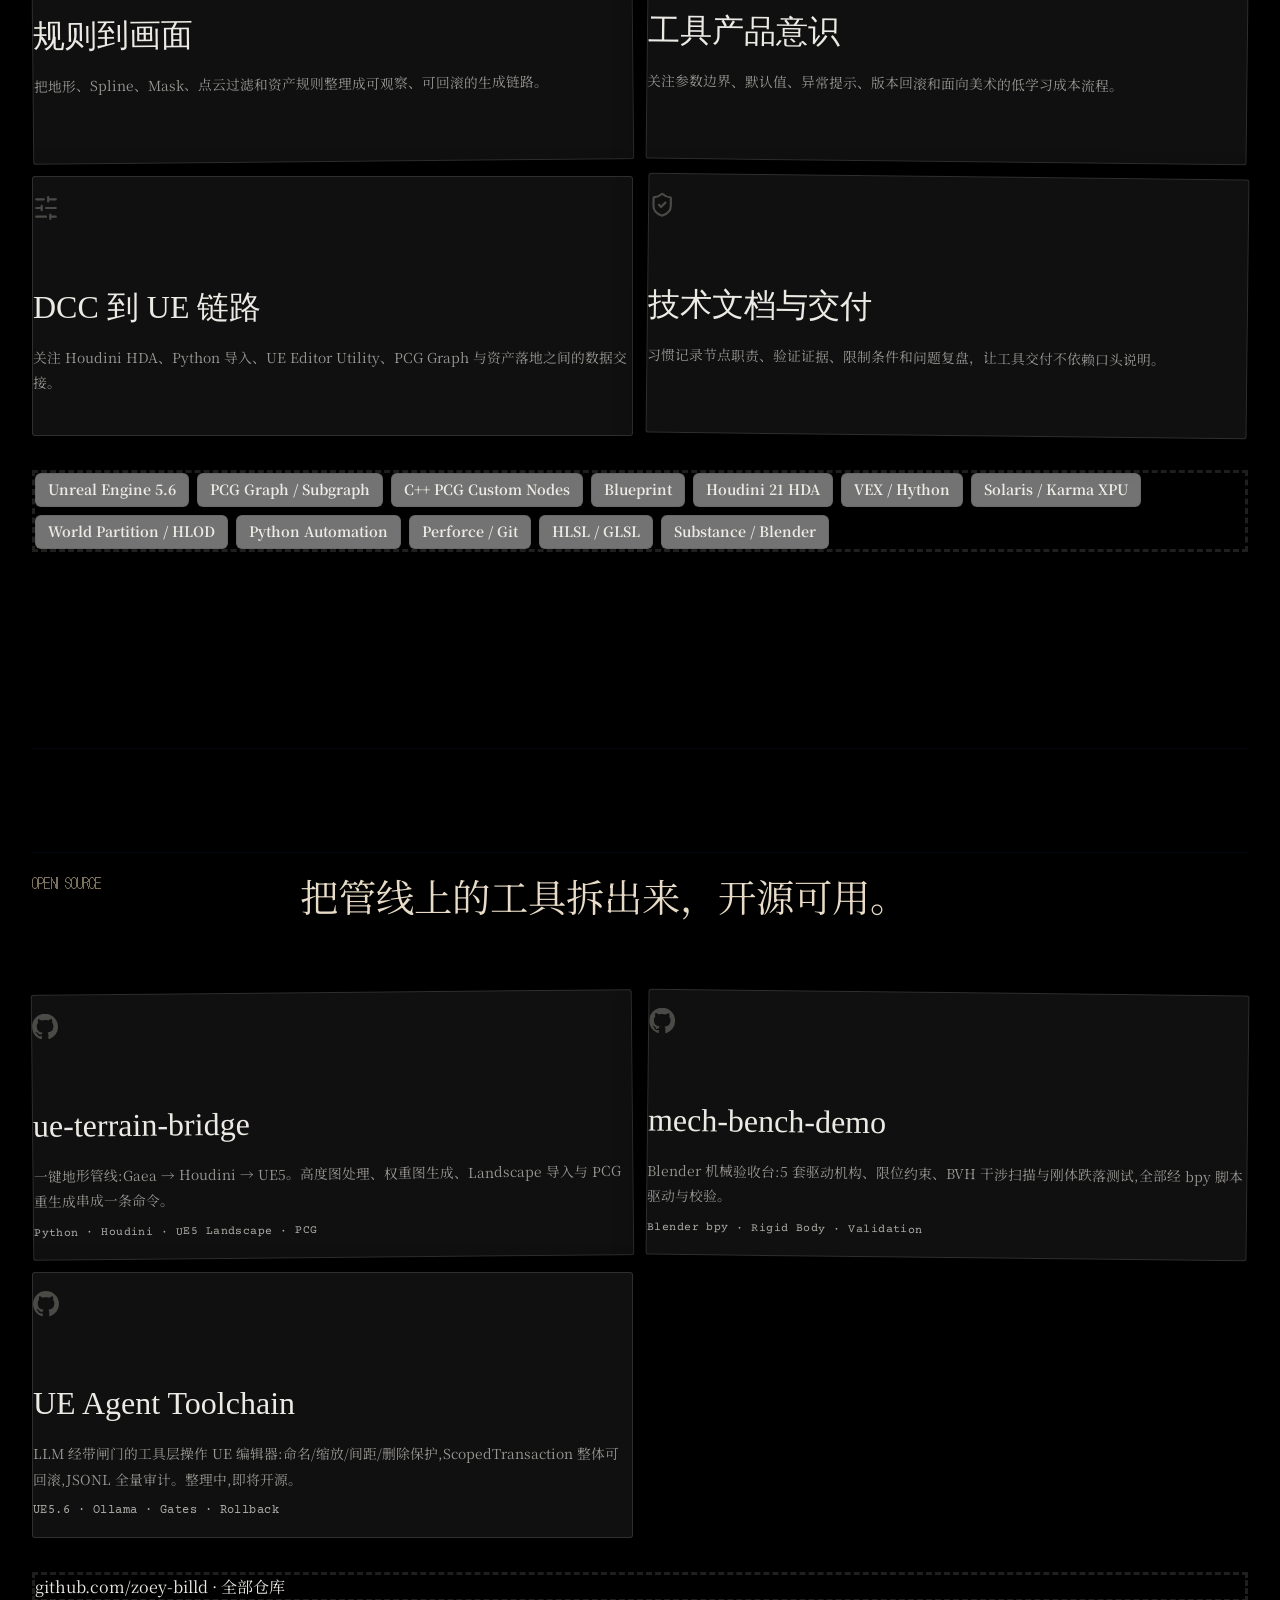
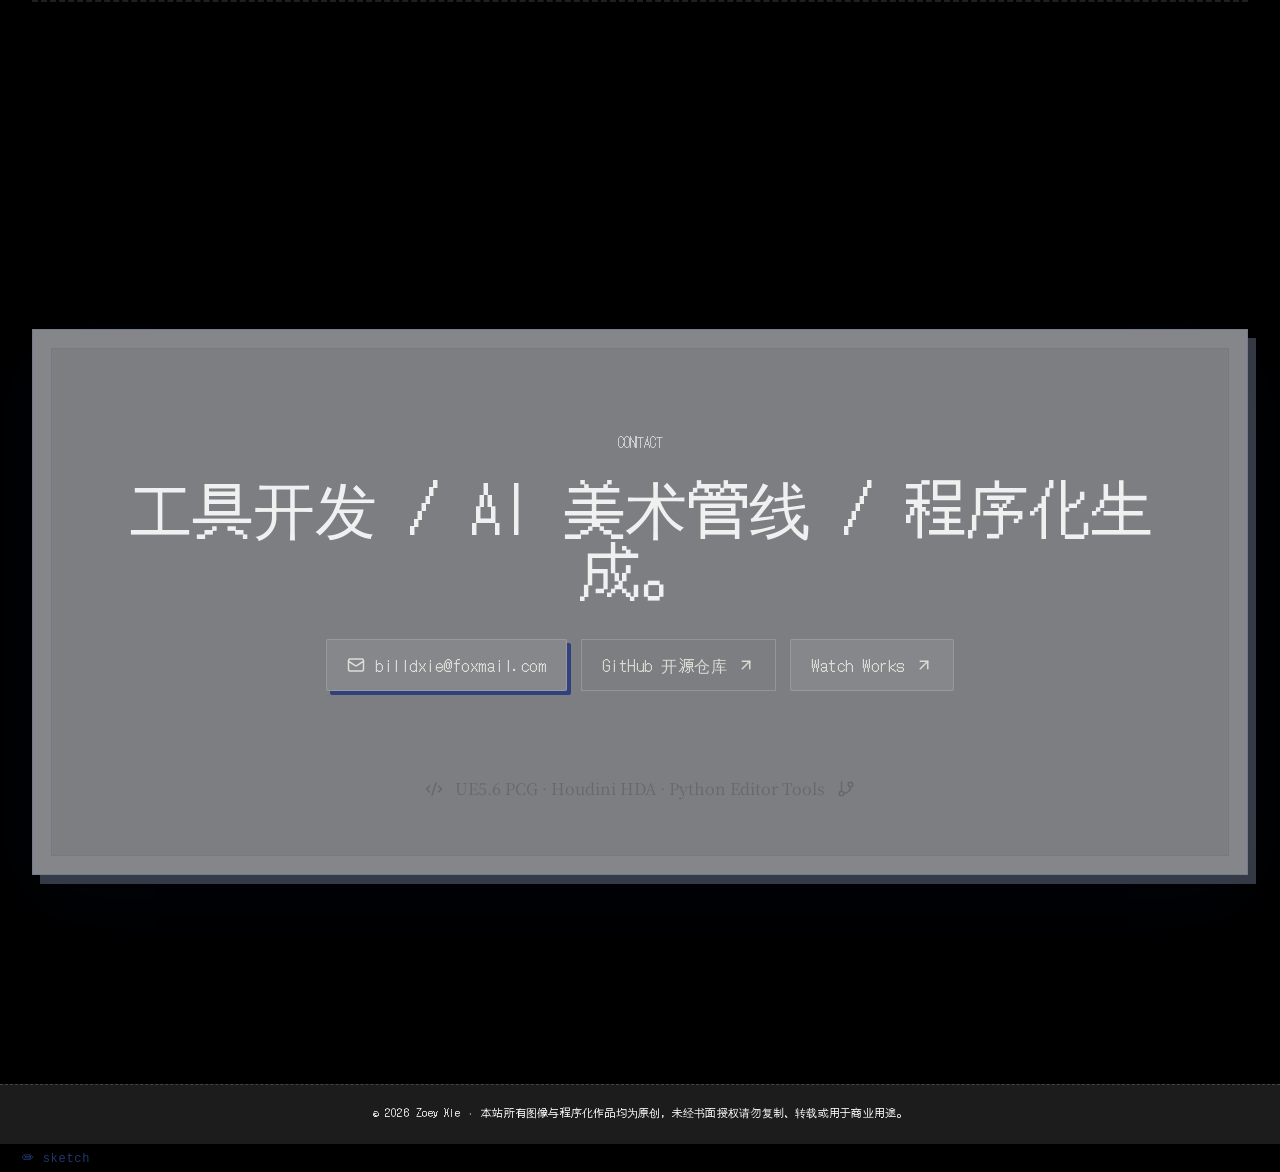
==== commit e83fe9e1: "style v33: remove hero cta, pure black content bg, beige accents, left-align projects heading, fix d" ====
--- a/index.html
+++ b/index.html
@@ -36,7 +36,7 @@
 
     <link rel="stylesheet" crossorigin href="./assets/index-DCW7S8X4.css?v=15">
 
-    <link rel="stylesheet" href="./assets/refresh.css?v=32">
+    <link rel="stylesheet" href="./assets/refresh.css?v=33">
 
   </head>
 
@@ -44,7 +44,7 @@
 
     <div id="root"></div>
 
-    <script src="./assets/refresh.js?v=32"></script>
+    <script src="./assets/refresh.js?v=33"></script>
 
   </body>
 
--- a/assets/refresh.css
+++ b/assets/refresh.css
@@ -2007,3 +2007,53 @@
   background-position: top center !important;
   background-attachment: scroll !important;
 }
+
+/* ============================================================
+   v33 标注修正（2026-11-20 第三轮）
+   ============================================================ */
+/* 1) 首屏「View Selected Work」按钮删除 */
+.ed-hero-on .hero-actions .primary-action,
+.ed-hero-on .hero-actions .secondary-action { display: none !important; }
+
+/* 2) 内容区改回全黑背景（放弃点阵图，hero 首屏保持米黄） */
+body {
+  background-color: #000 !important;
+  background-image: none !important;
+  background-size: auto !important;
+  background-position: top left !important;
+}
+
+/* 3) Selected Projects 标题块向左对齐：取消 eyebrow 右侧列，标题+ASCII 落到容器左侧 */
+.projects-section .section-heading {
+  grid-template-columns: 1fr !important;
+  gap: 16px !important;
+}
+
+/* 4) 米黄呼应：内容区大标题 / eyebrow / ASCII / 亮点行 用首屏米黄色系 */
+section.section h2,
+.section-heading h2,
+.intro-section h2,
+.strengths-section h2 {
+  color: #e8dcc8 !important;
+}
+/* 联系区大标题保持 v31 的纯白 */
+body .contact-inner h2 { color: #ffffff !important; }
+body .eyebrow,
+body .section-heading .eyebrow { color: #c9b998 !important; }
+.section-ascii { color: #b3a685 !important; }
+/* 卡片底部亮点行 + 详情页亮点行：蓝色 -> 米黄（icon 与文字同色继承） */
+.project-impact,
+.article-impact,
+.project-impact span,
+.article-impact span,
+.project-impact svg,
+.project-impact svg *,
+.article-impact svg,
+.article-impact svg * {
+  color: #e3d3a8 !important;
+  stroke: #e3d3a8 !important;
+}
+.project-impact svg path[fill]:not([fill="none"]),
+.article-impact svg path[fill]:not([fill="none"]) { fill: #e3d3a8 !important; }
+/* 详情页 hero eyebrow 也呼应米黄 */
+.article-hero .eyebrow { color: #c9b998 !important; }
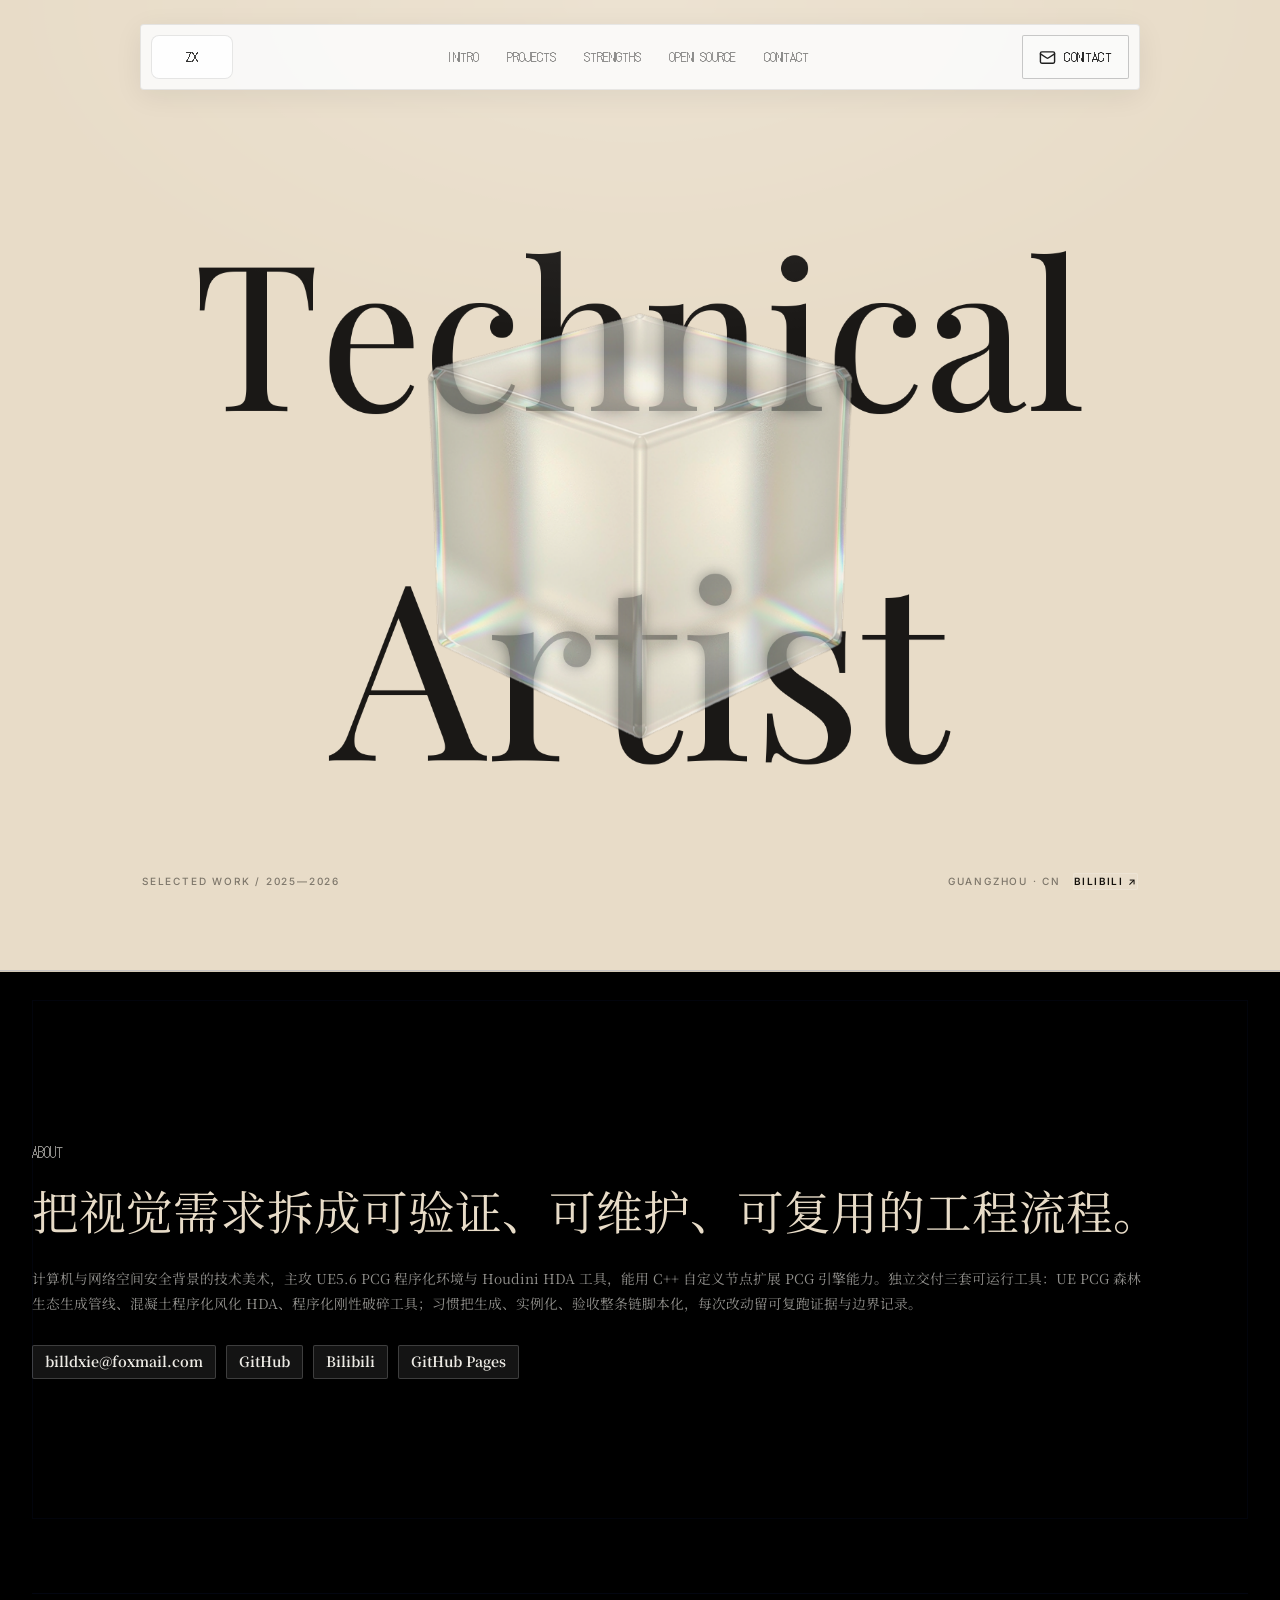
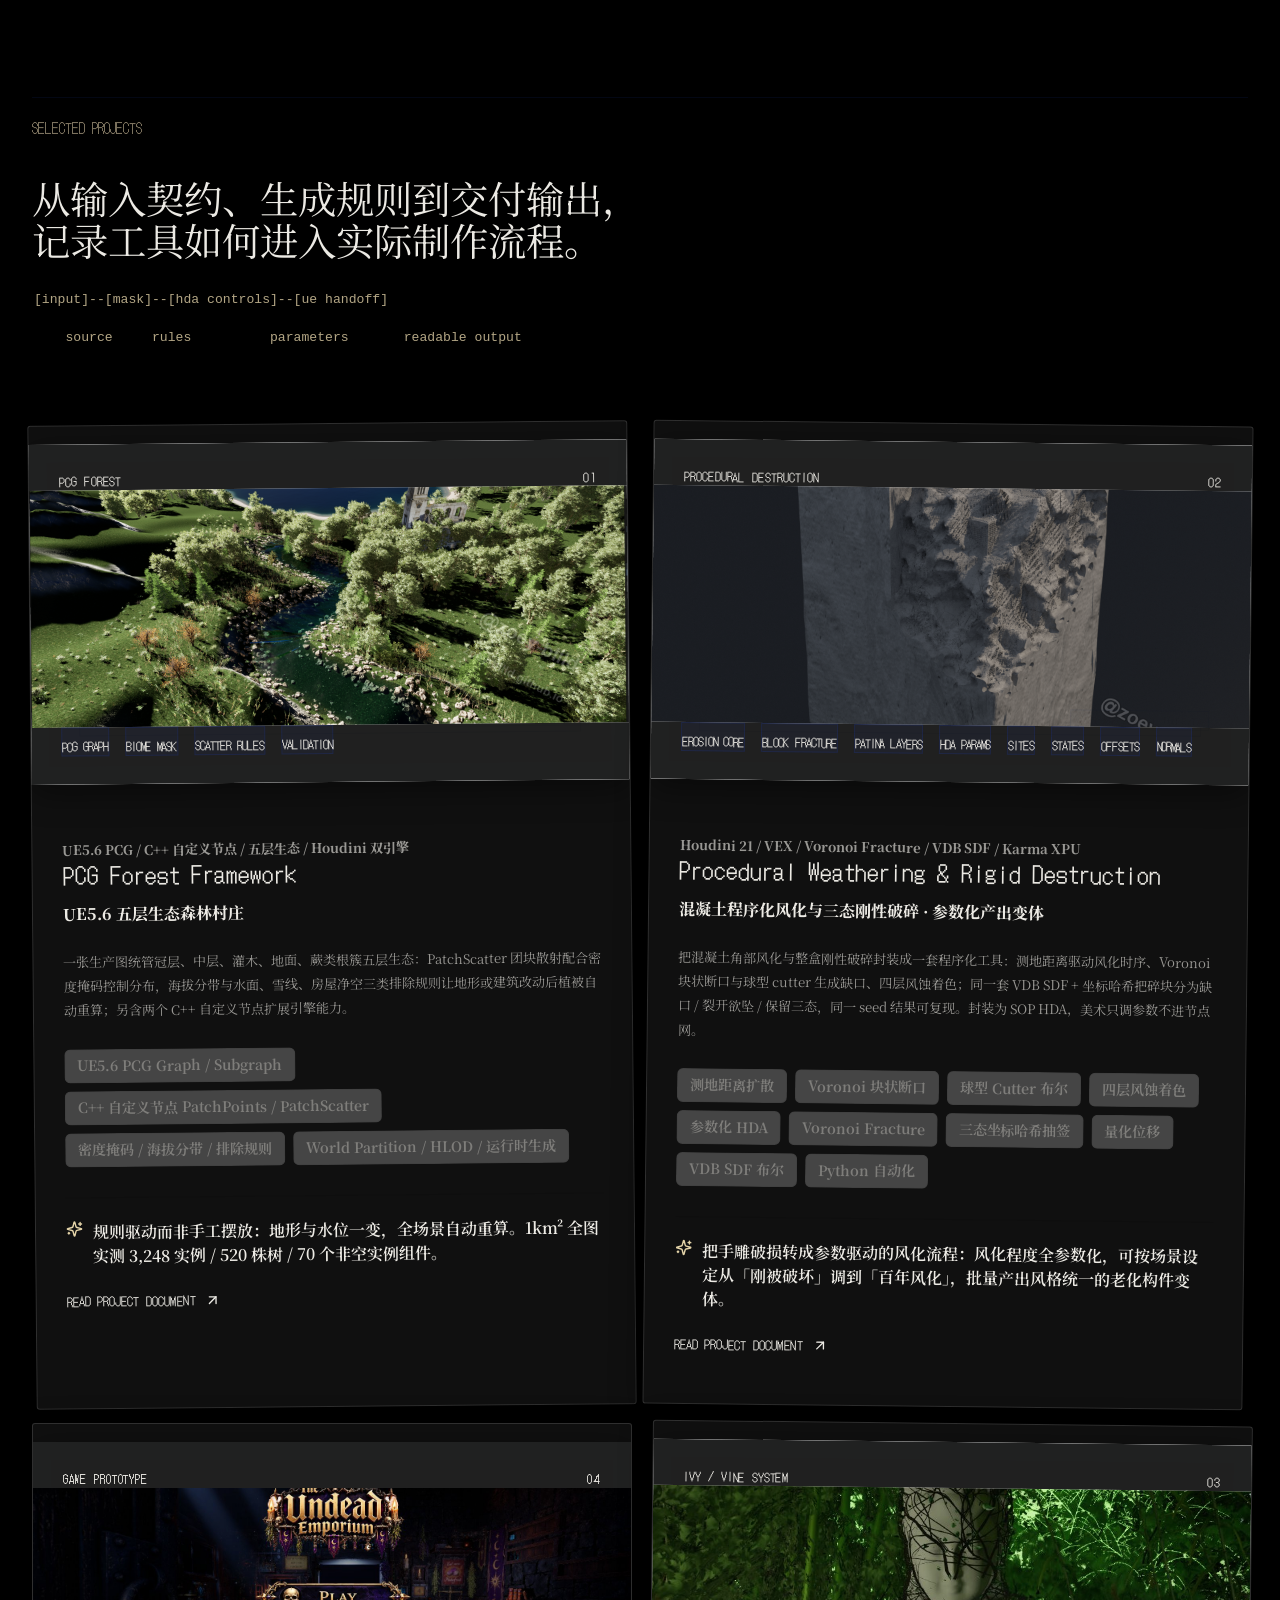
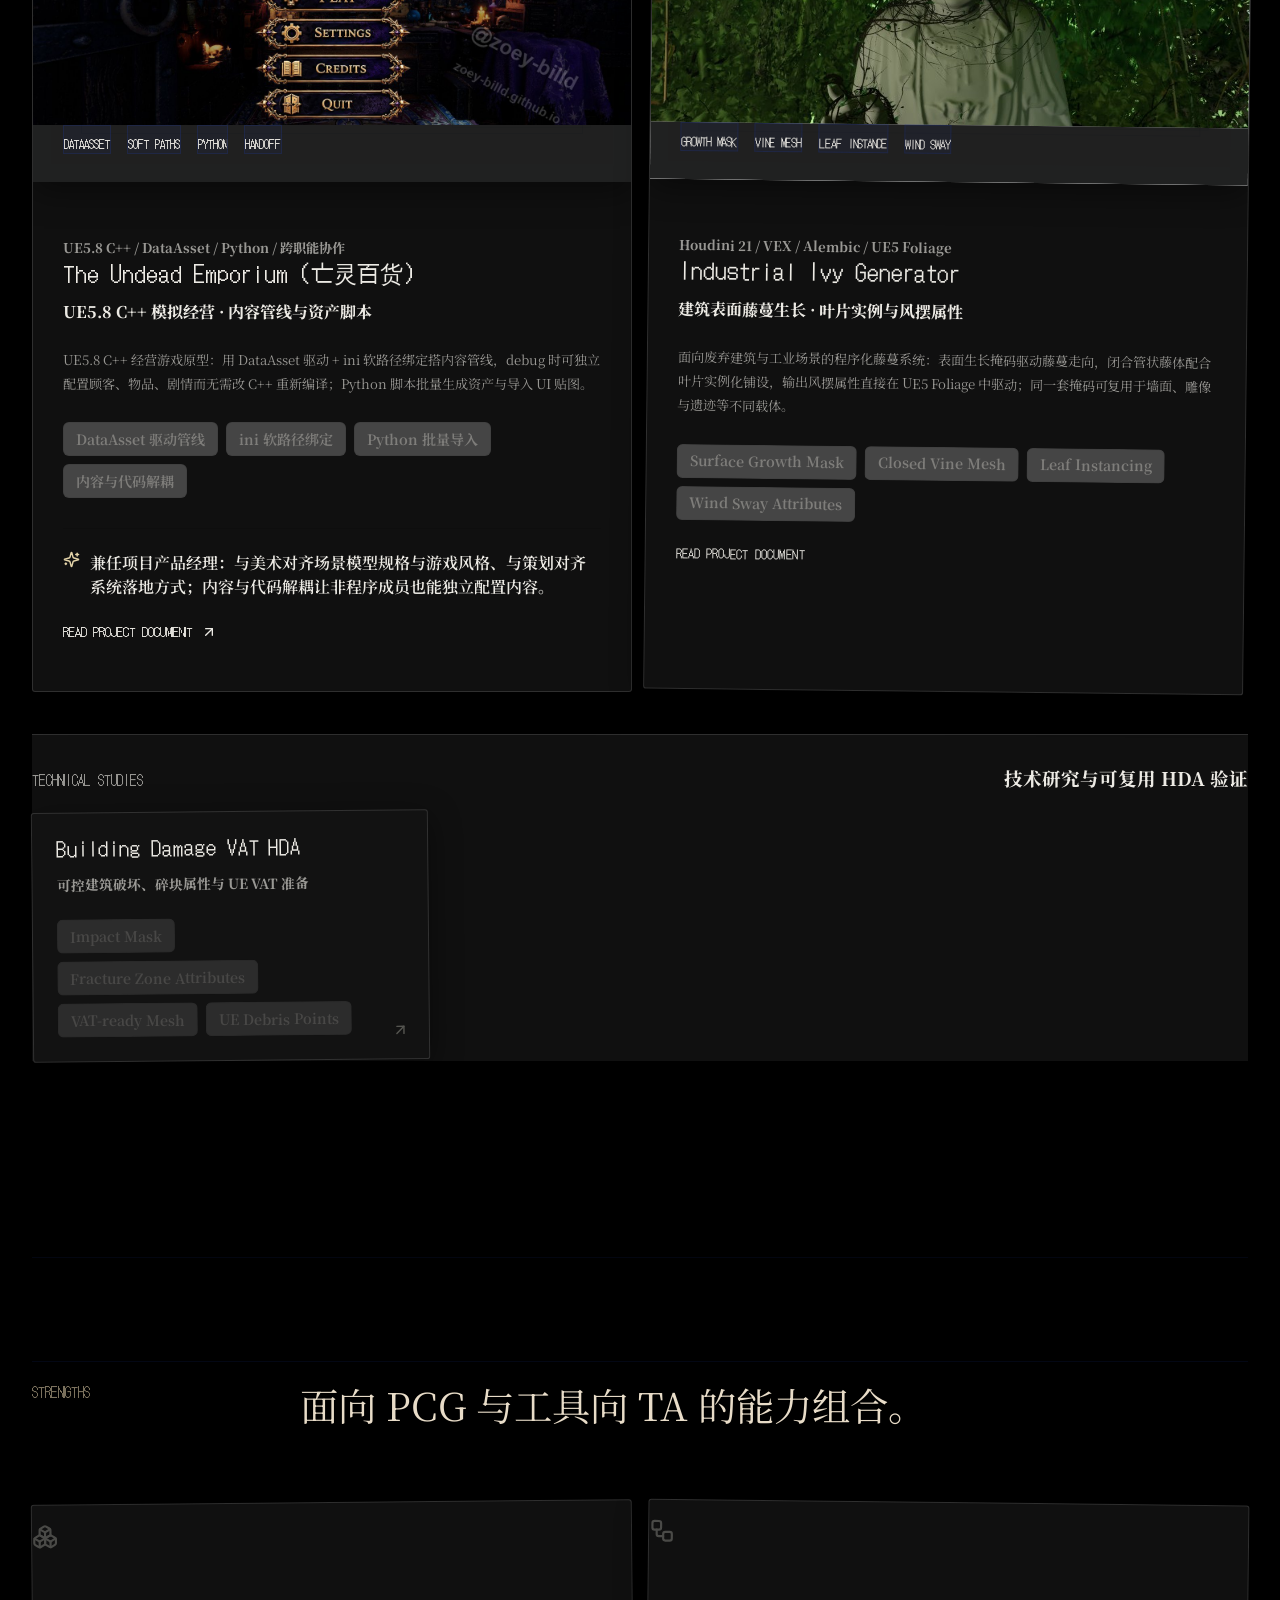
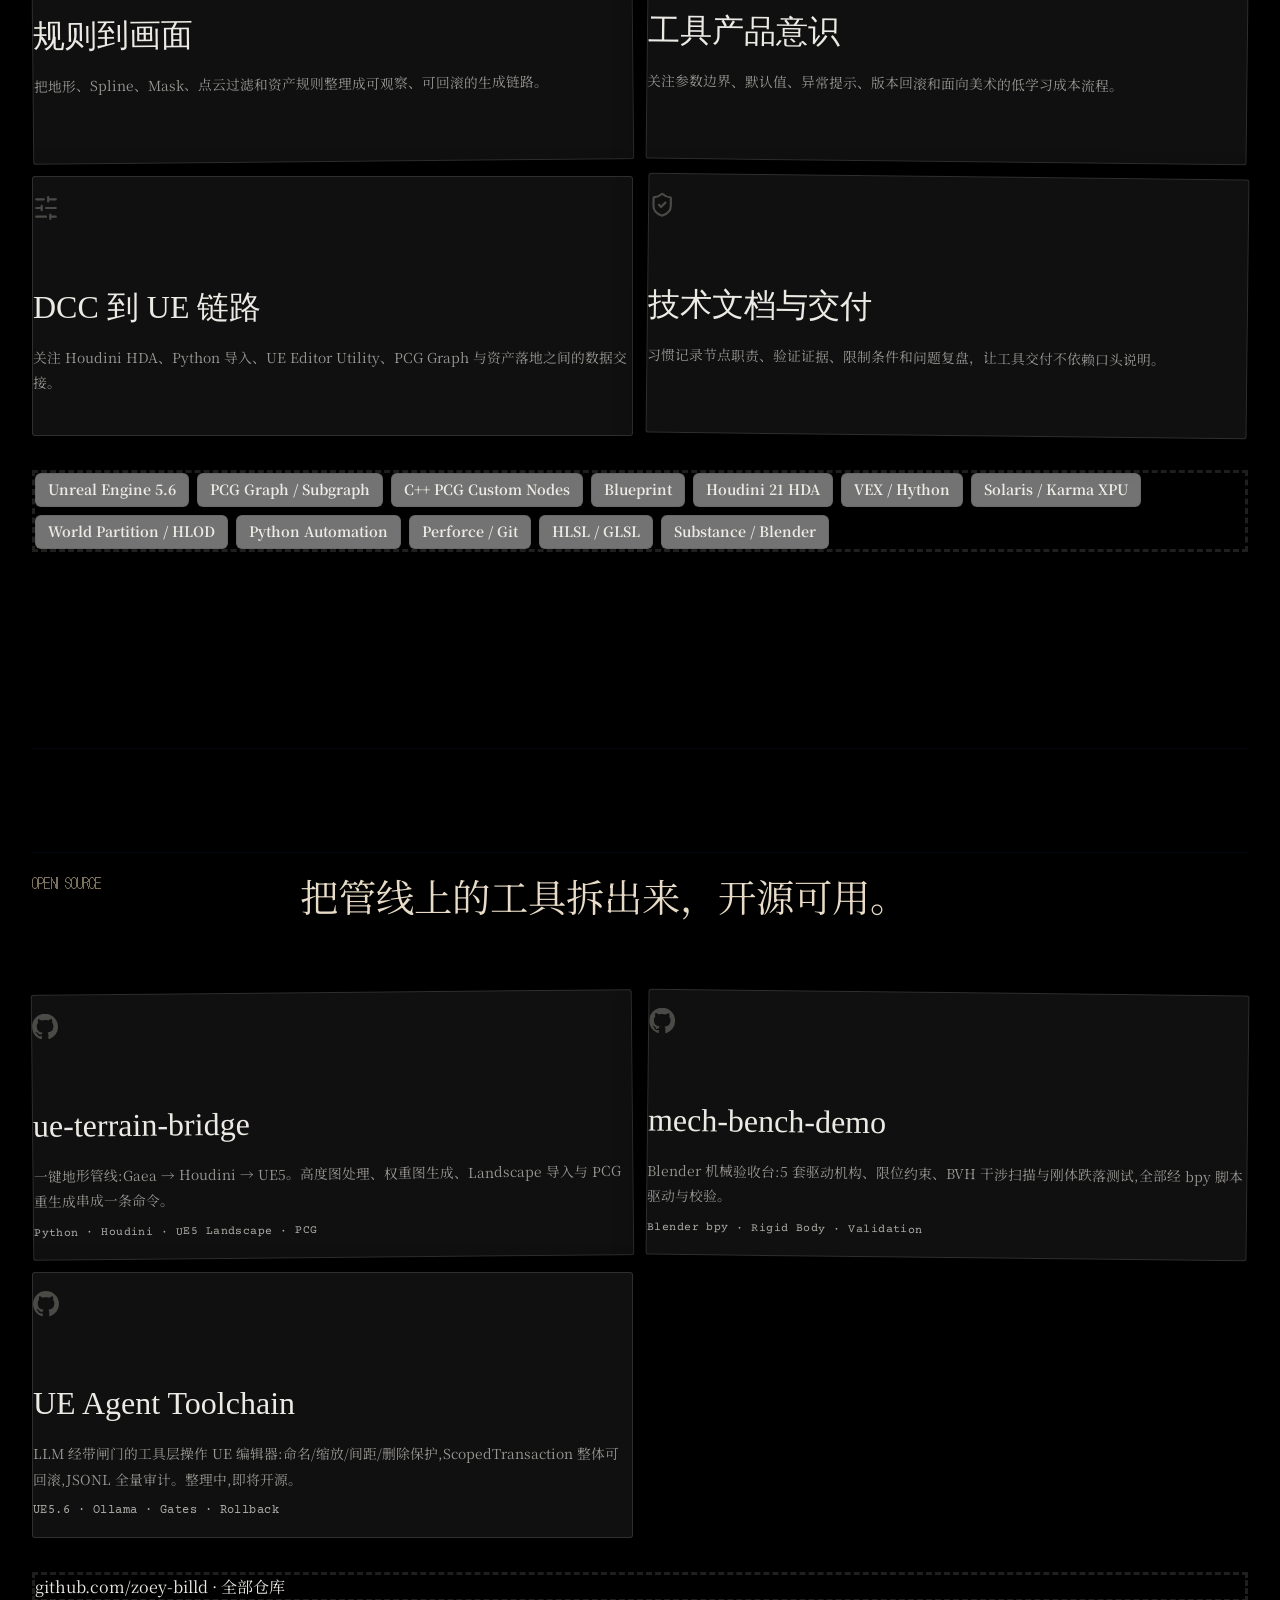
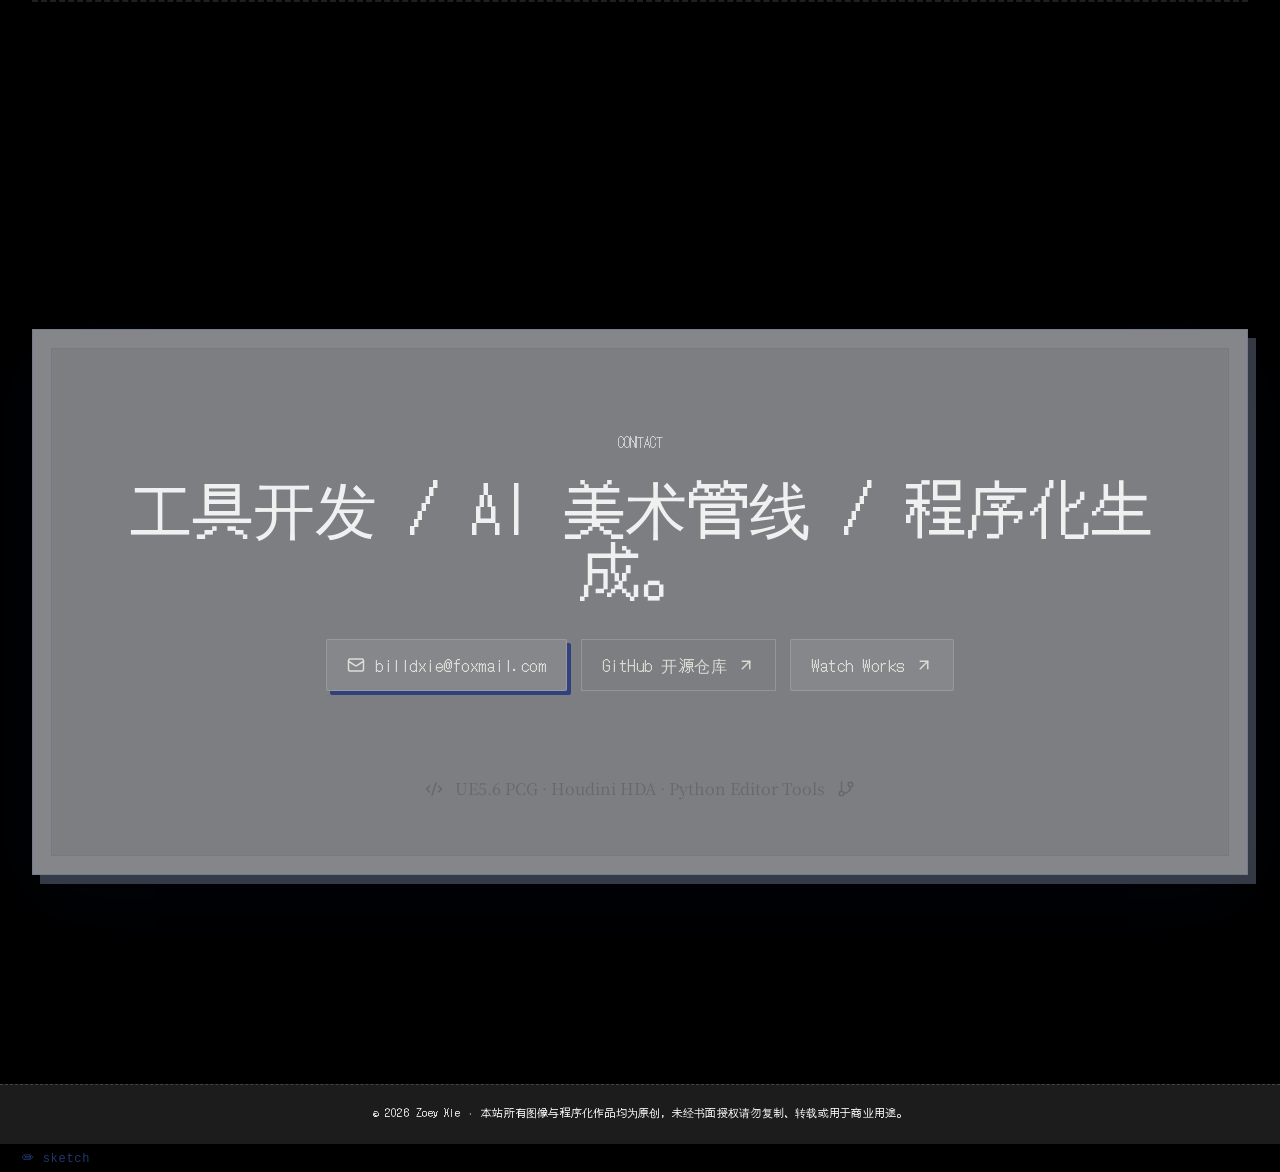
==== commit f0142c89: "style v34: hero selected work years 2025-2026" ====
--- a/index.html
+++ b/index.html
@@ -36,7 +36,7 @@
 
     <link rel="stylesheet" crossorigin href="./assets/index-DCW7S8X4.css?v=15">
 
-    <link rel="stylesheet" href="./assets/refresh.css?v=33">
+    <link rel="stylesheet" href="./assets/refresh.css?v=34">
 
   </head>
 
@@ -44,7 +44,7 @@
 
     <div id="root"></div>
 
-    <script src="./assets/refresh.js?v=33"></script>
+    <script src="./assets/refresh.js?v=34"></script>
 
   </body>
 
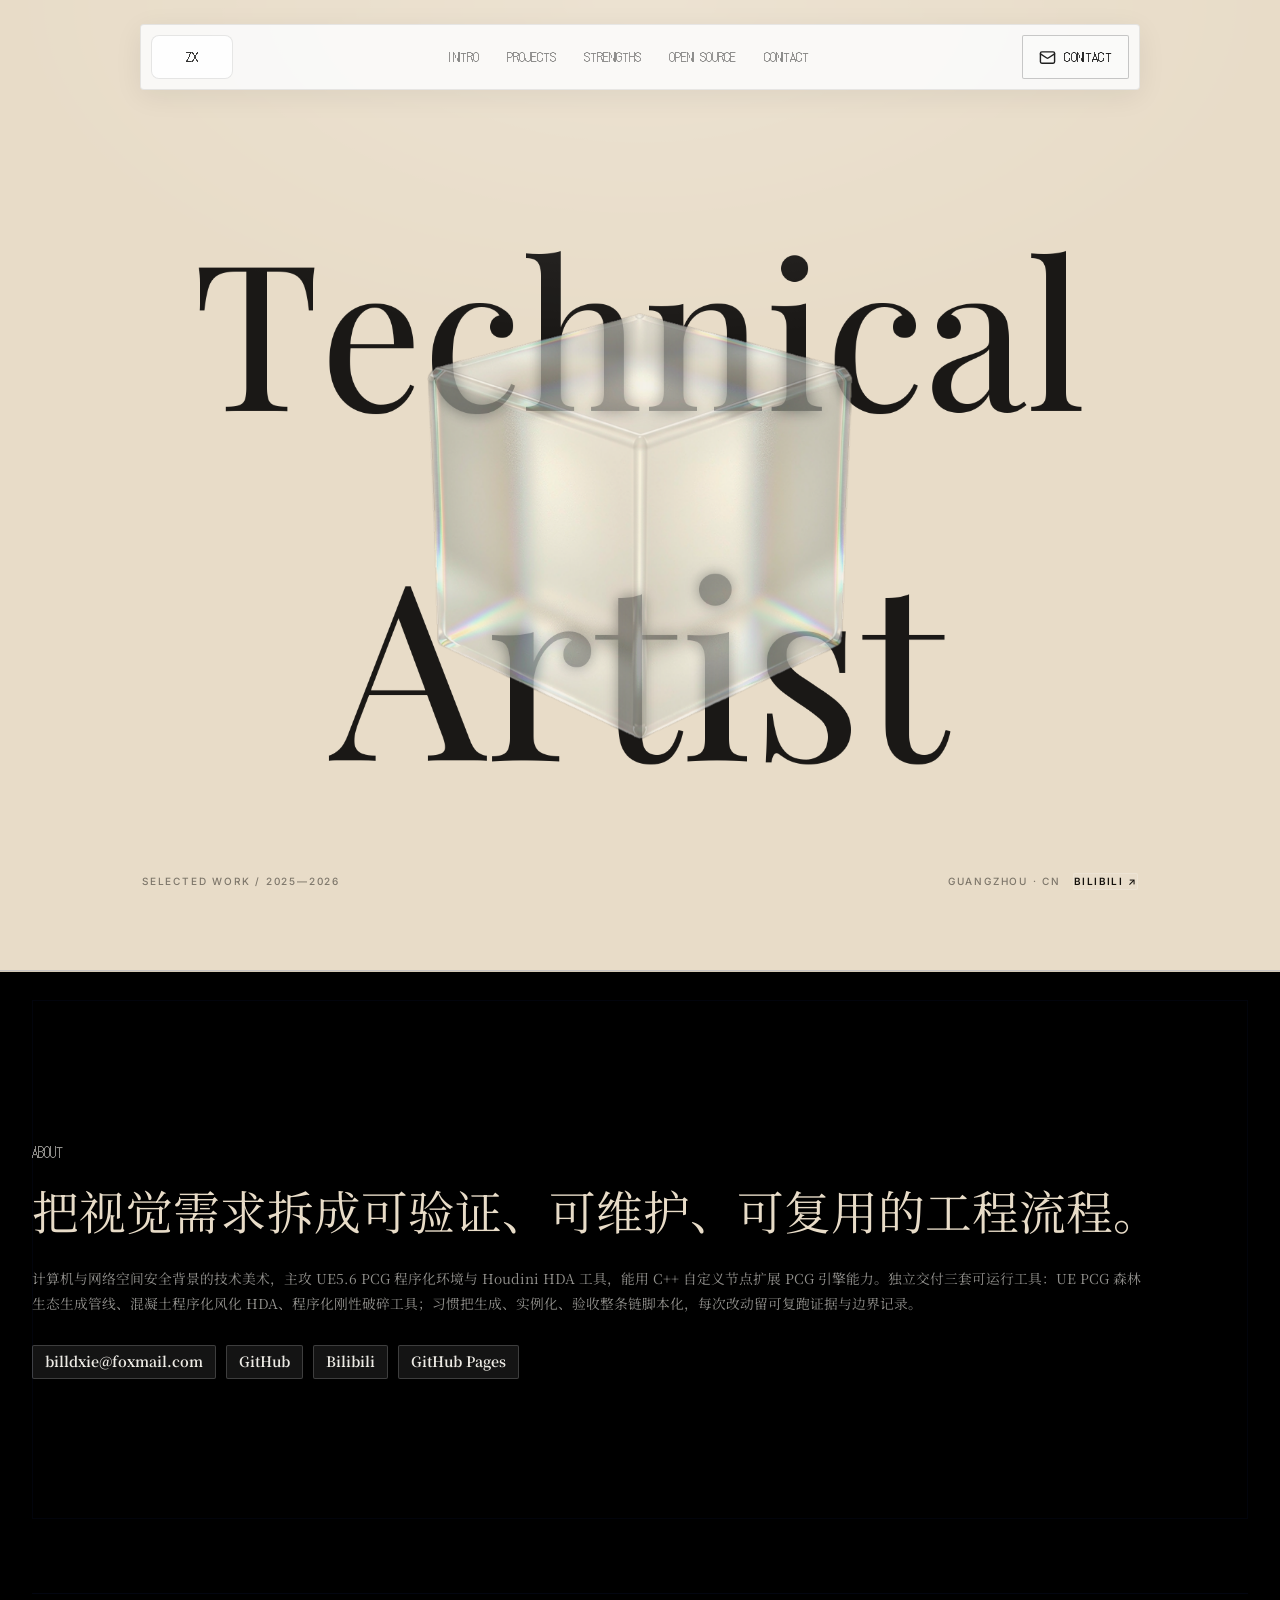
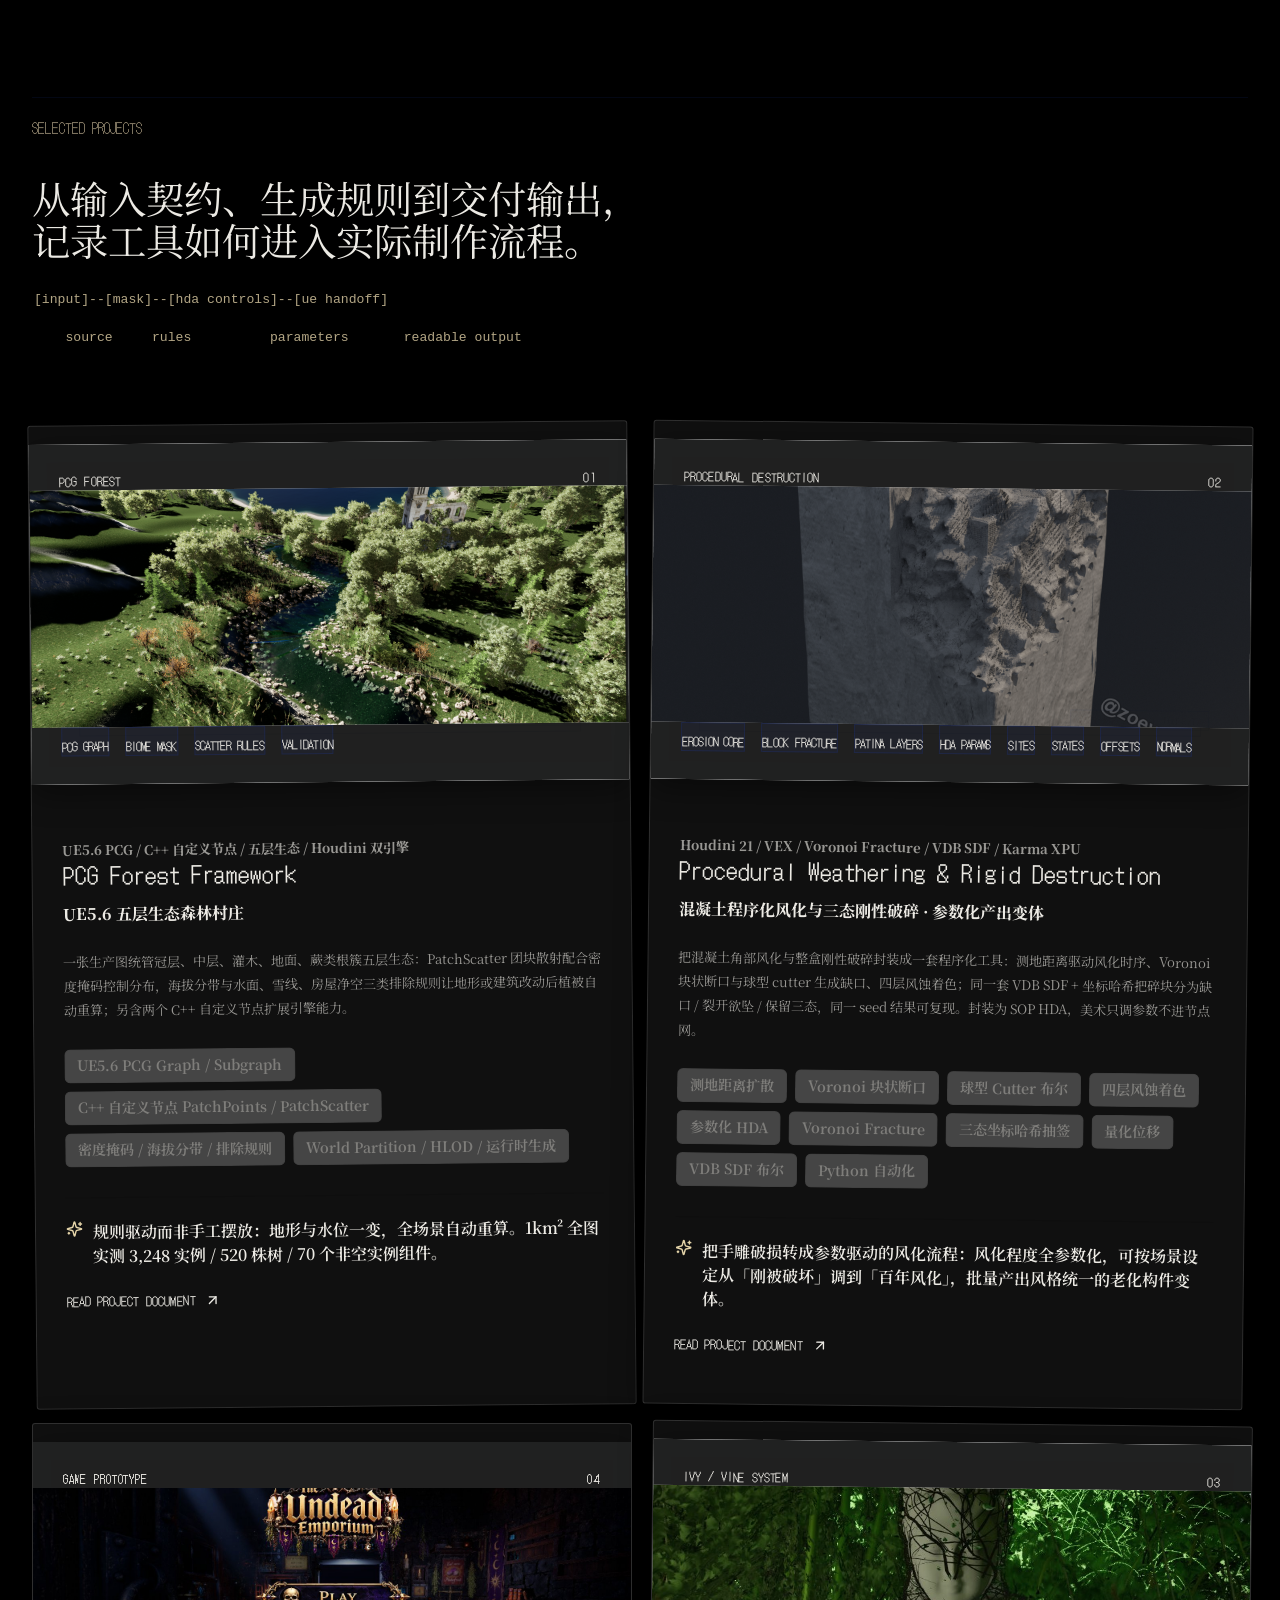
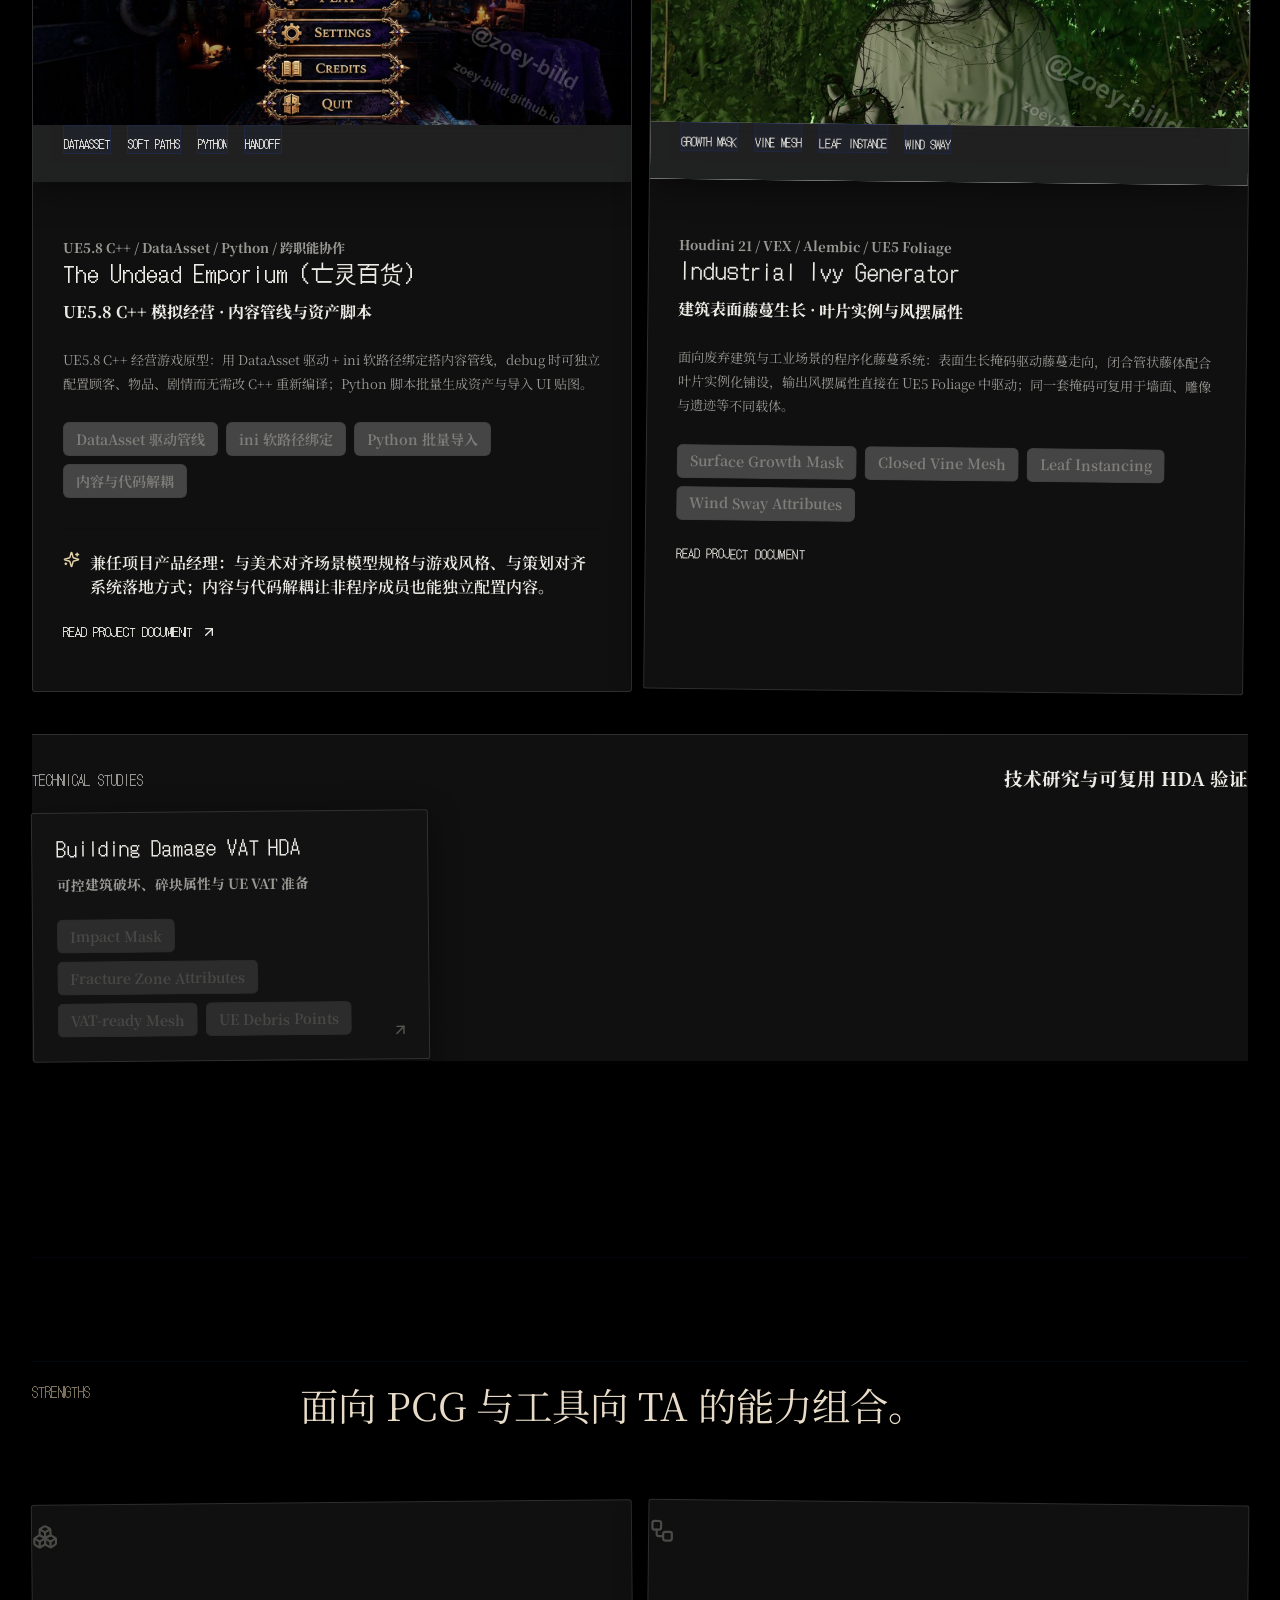
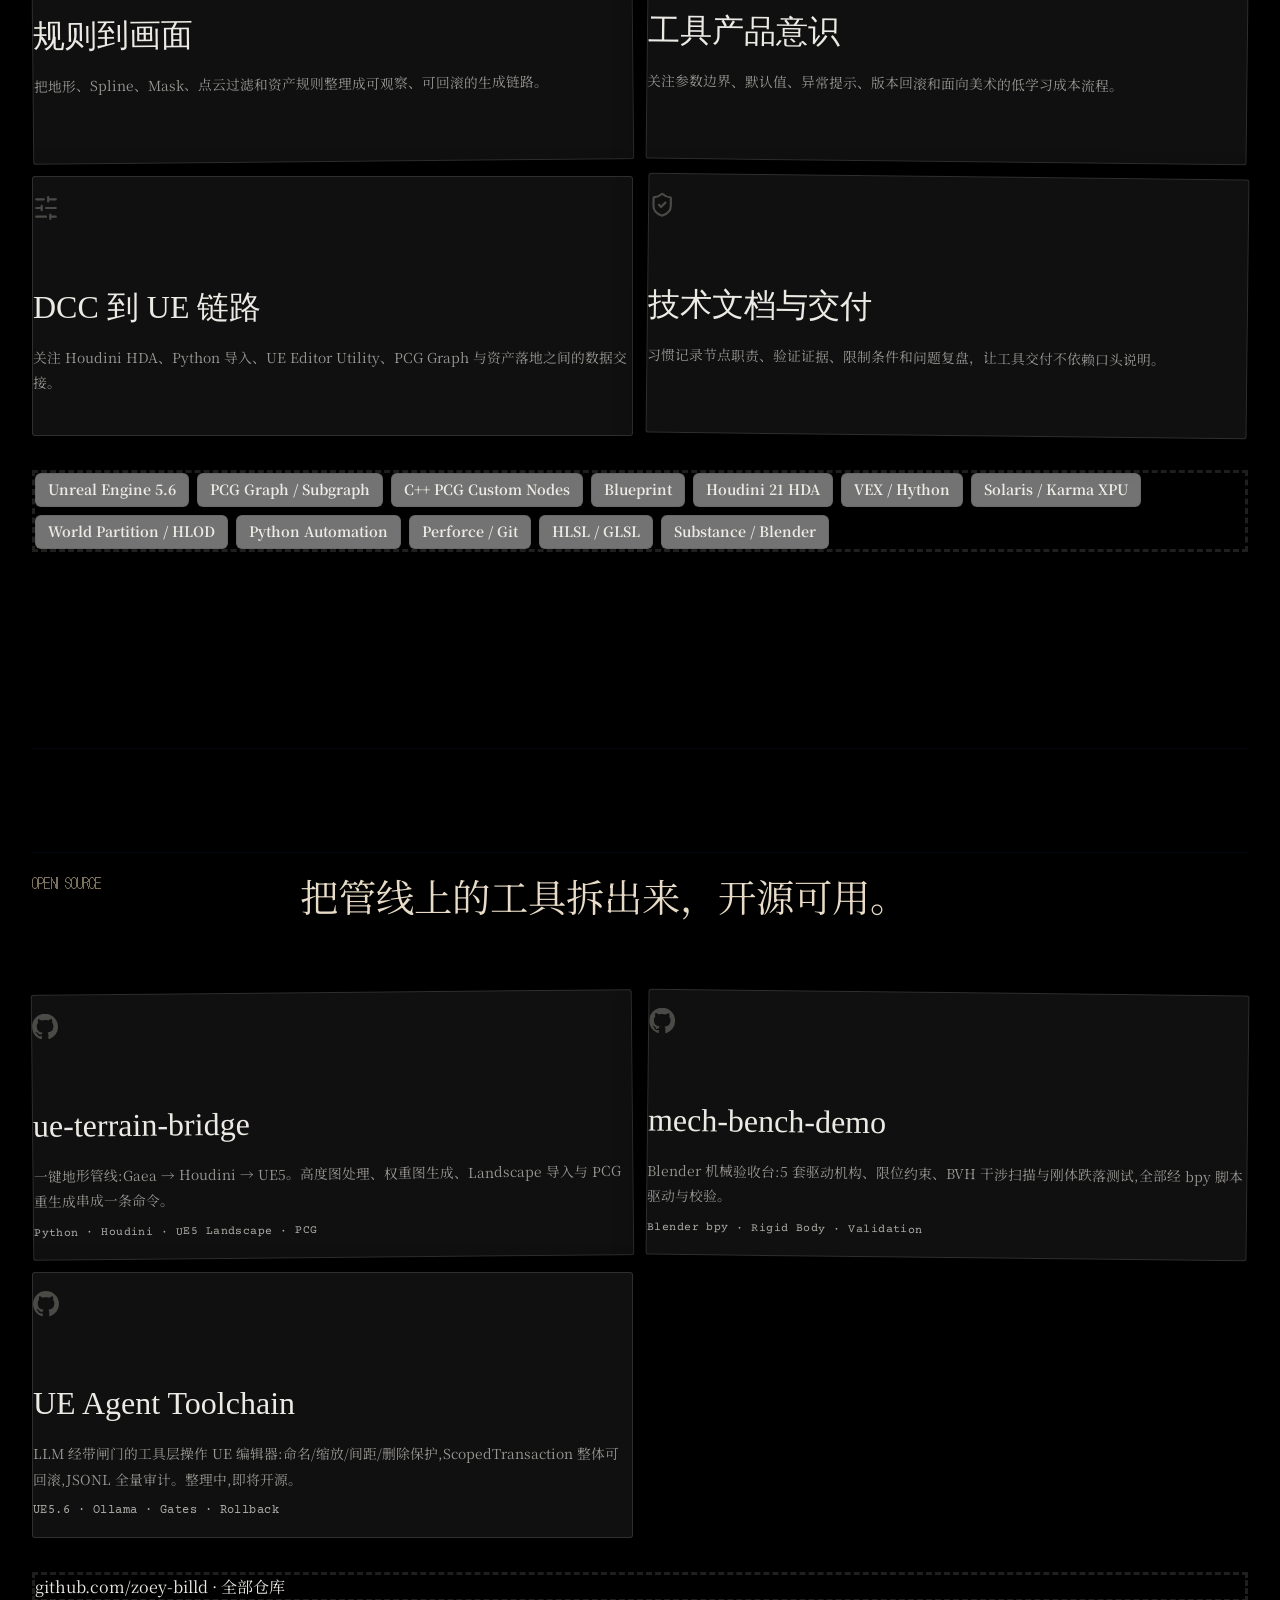
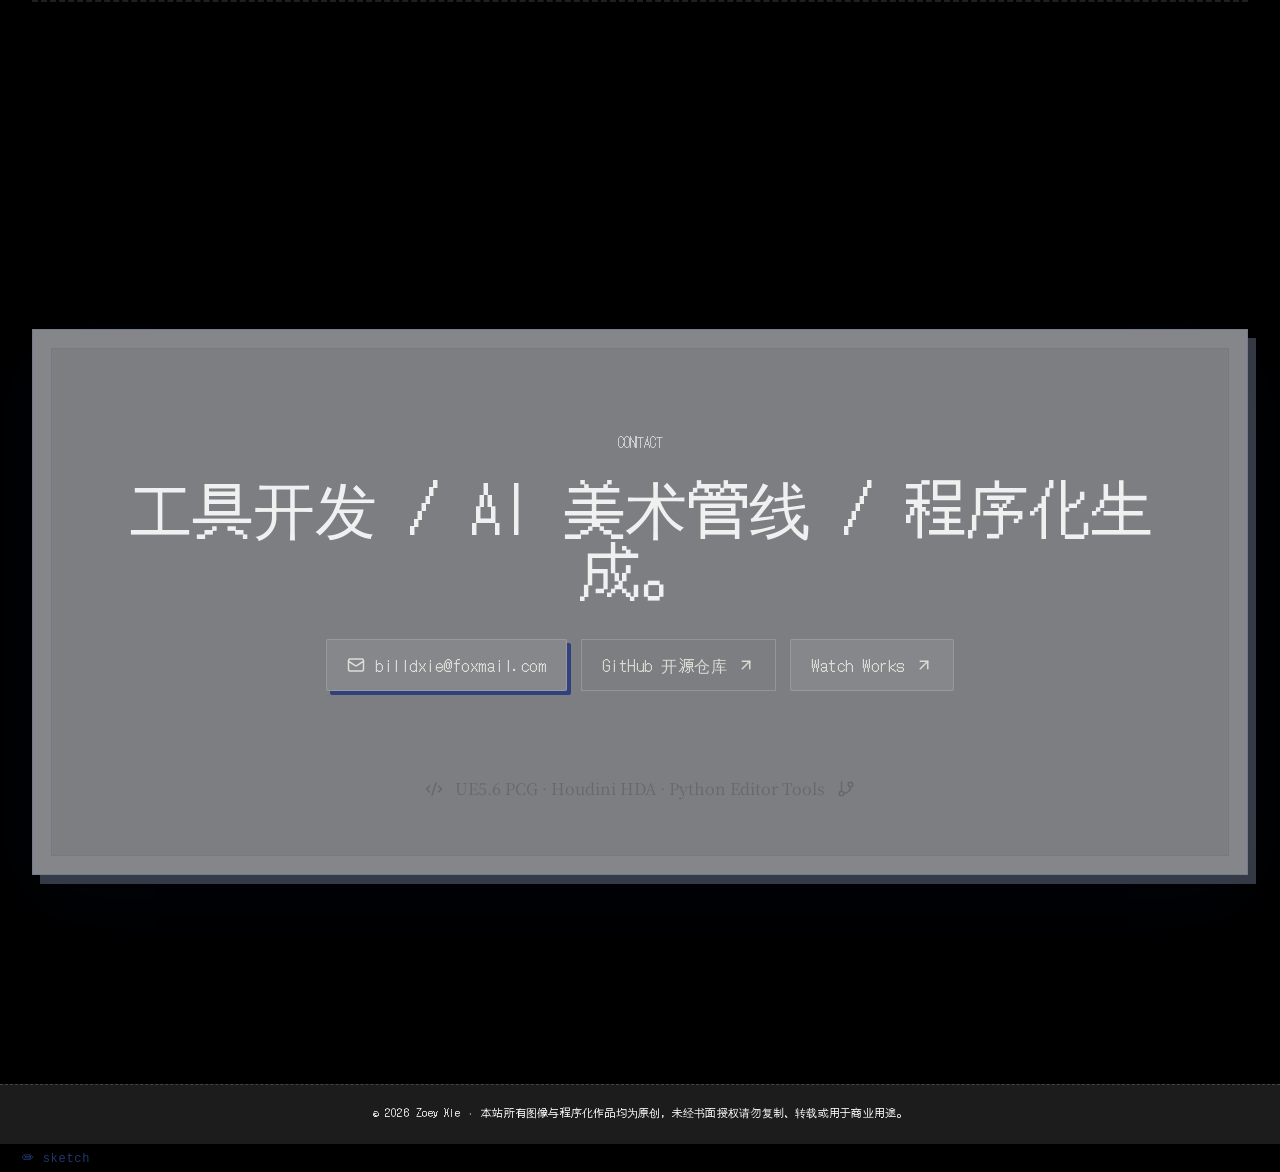
==== commit 42764c2e: "style v35: watermark ivy image, black article-section text, remove tripothon exploration gallery ima" ====
--- a/index.html
+++ b/index.html
@@ -36,7 +36,7 @@
 
     <link rel="stylesheet" crossorigin href="./assets/index-DCW7S8X4.css?v=15">
 
-    <link rel="stylesheet" href="./assets/refresh.css?v=34">
+    <link rel="stylesheet" href="./assets/refresh.css?v=35">
 
   </head>
 
@@ -44,7 +44,7 @@
 
     <div id="root"></div>
 
-    <script src="./assets/refresh.js?v=34"></script>
+    <script src="./assets/refresh.js?v=35"></script>
 
   </body>
 
--- a/assets/refresh.css
+++ b/assets/refresh.css
@@ -2057,3 +2057,17 @@
 .article-impact svg path[fill]:not([fill="none"]) { fill: #e3d3a8 !important; }
 /* 详情页 hero eyebrow 也呼应米黄 */
 .article-hero .eyebrow { color: #c9b998 !important; }
+
+/* ============================================================
+   v35 修正（2026-11-20）
+   ============================================================ */
+/* 详情页 article-section 浅灰卡片里的蓝色列表字 -> 黑色 */
+.article-section li,
+.article-section li span,
+.article-section li a,
+.article-section p,
+.article-sections li,
+.article-sections li span {
+  color: #111 !important;
+}
+/* Tripothon 探索层两张图由 JS 移除（见 refresh.js removeTripothonGalleryImages） */
